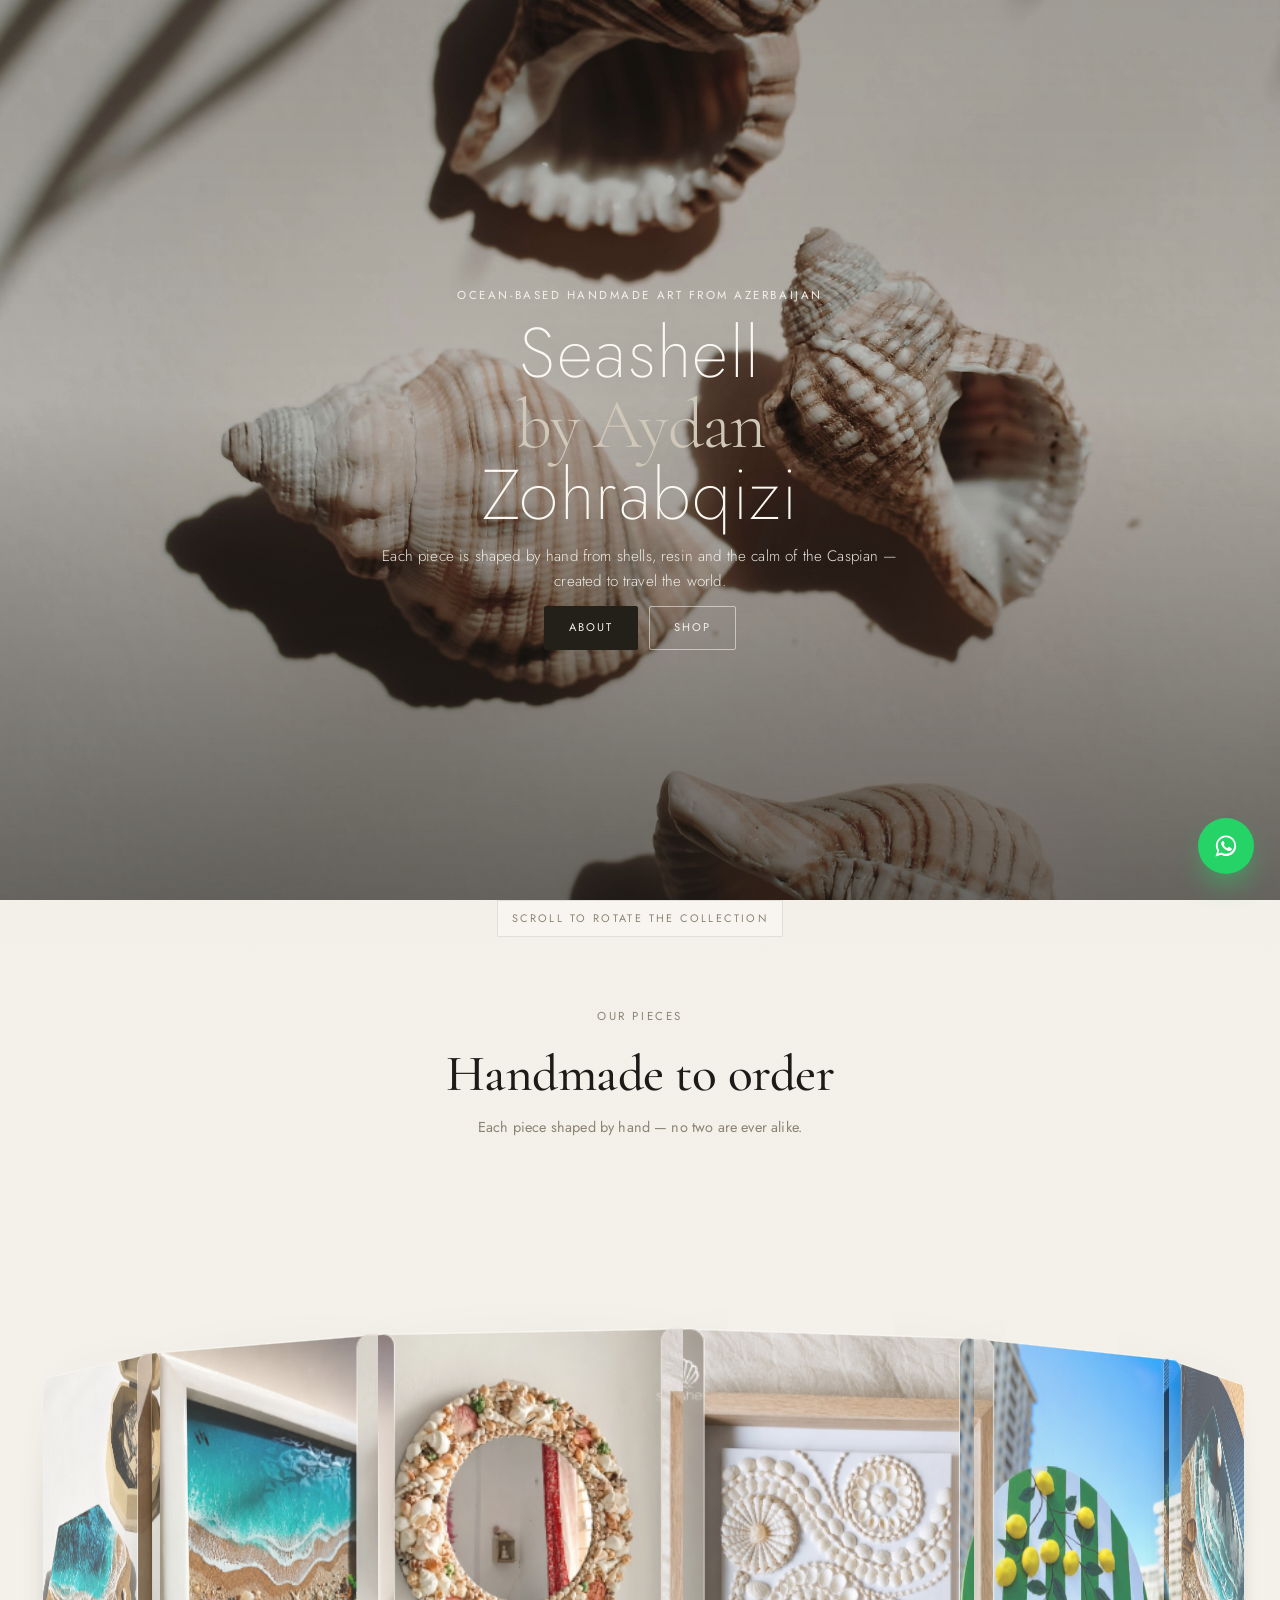
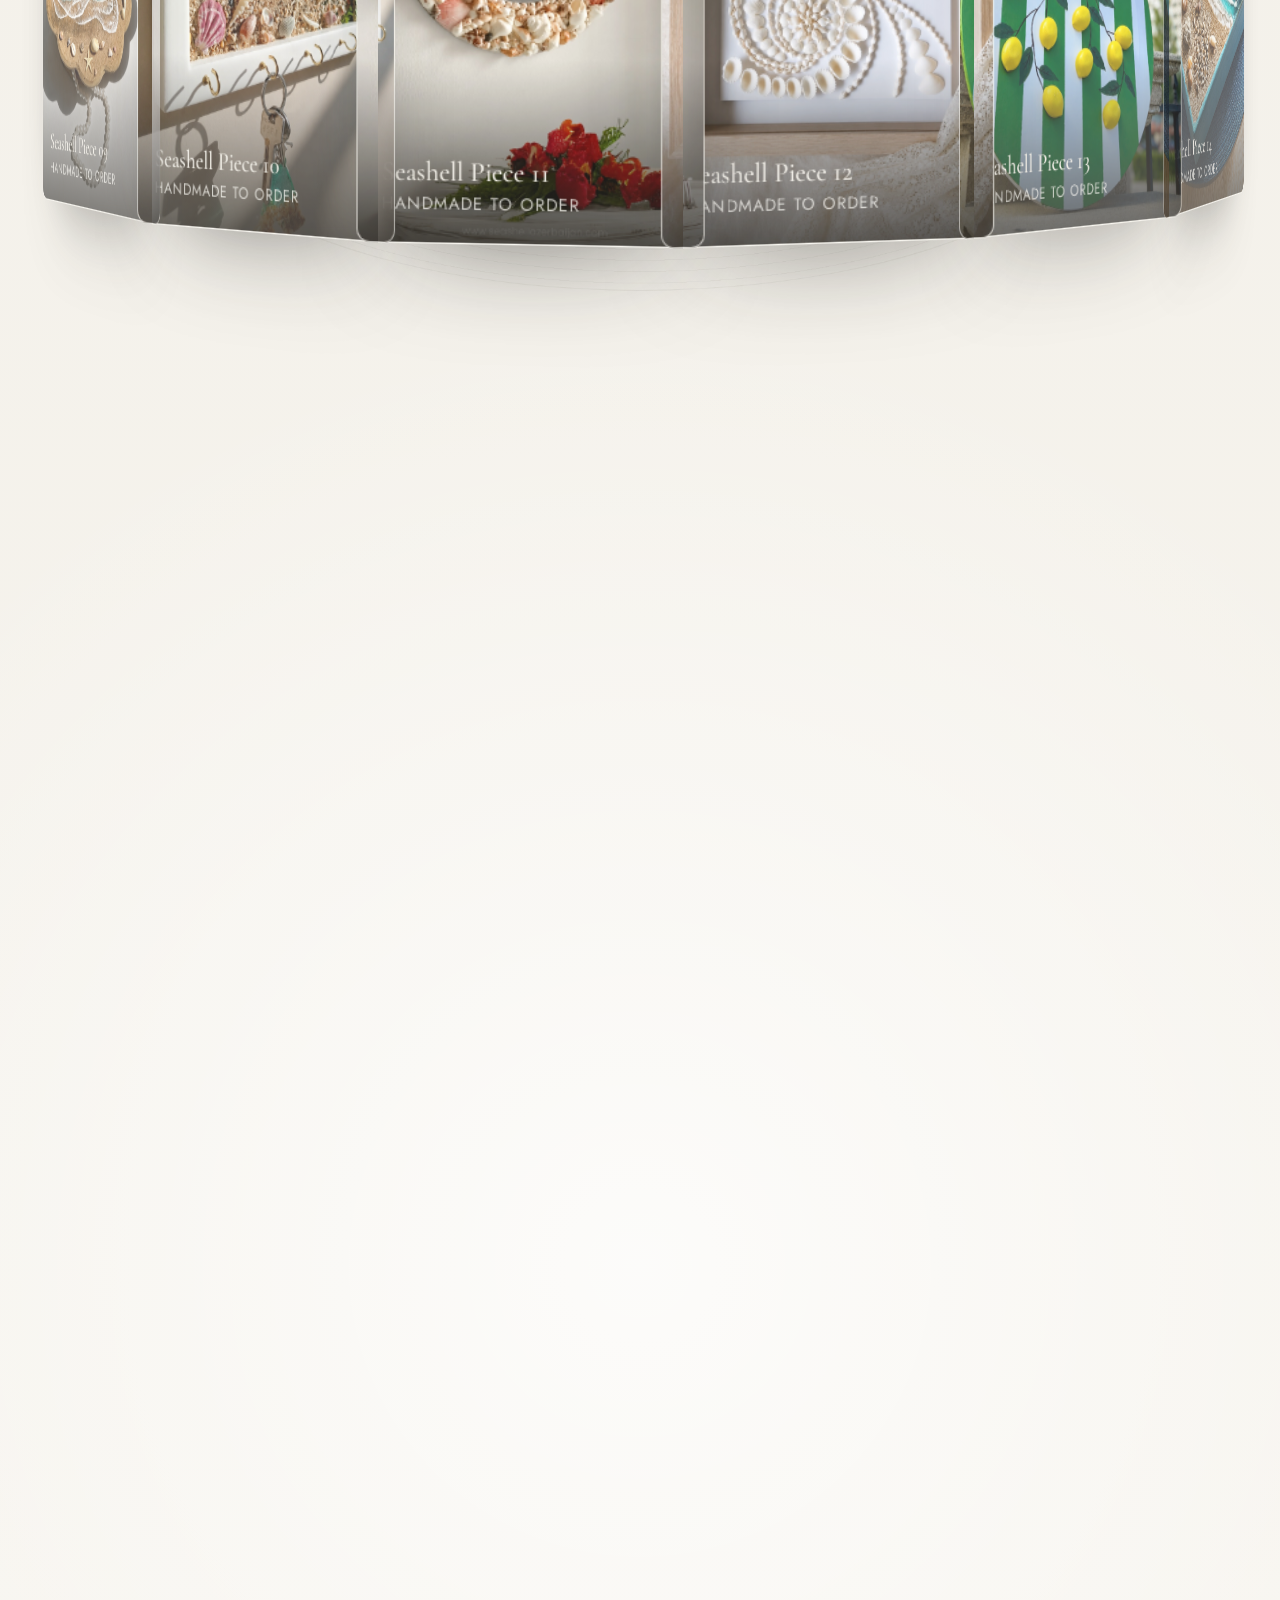
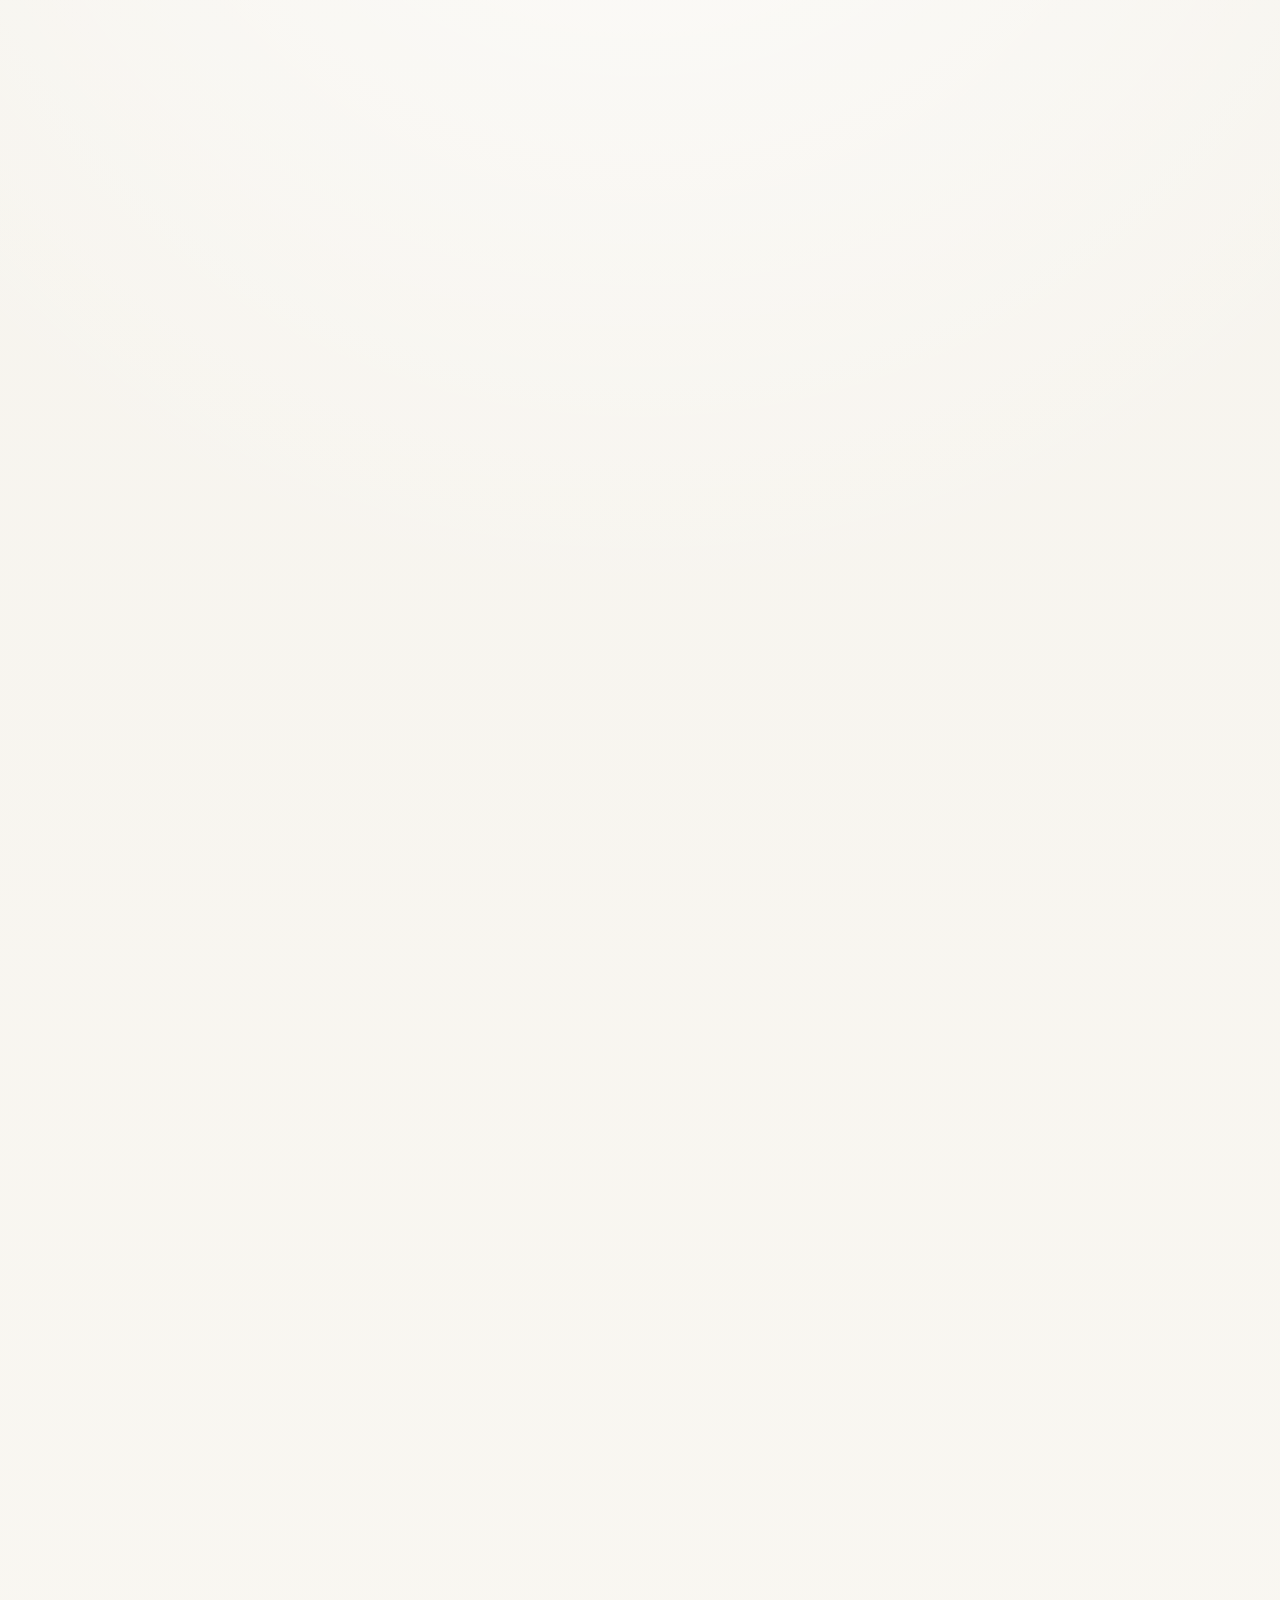
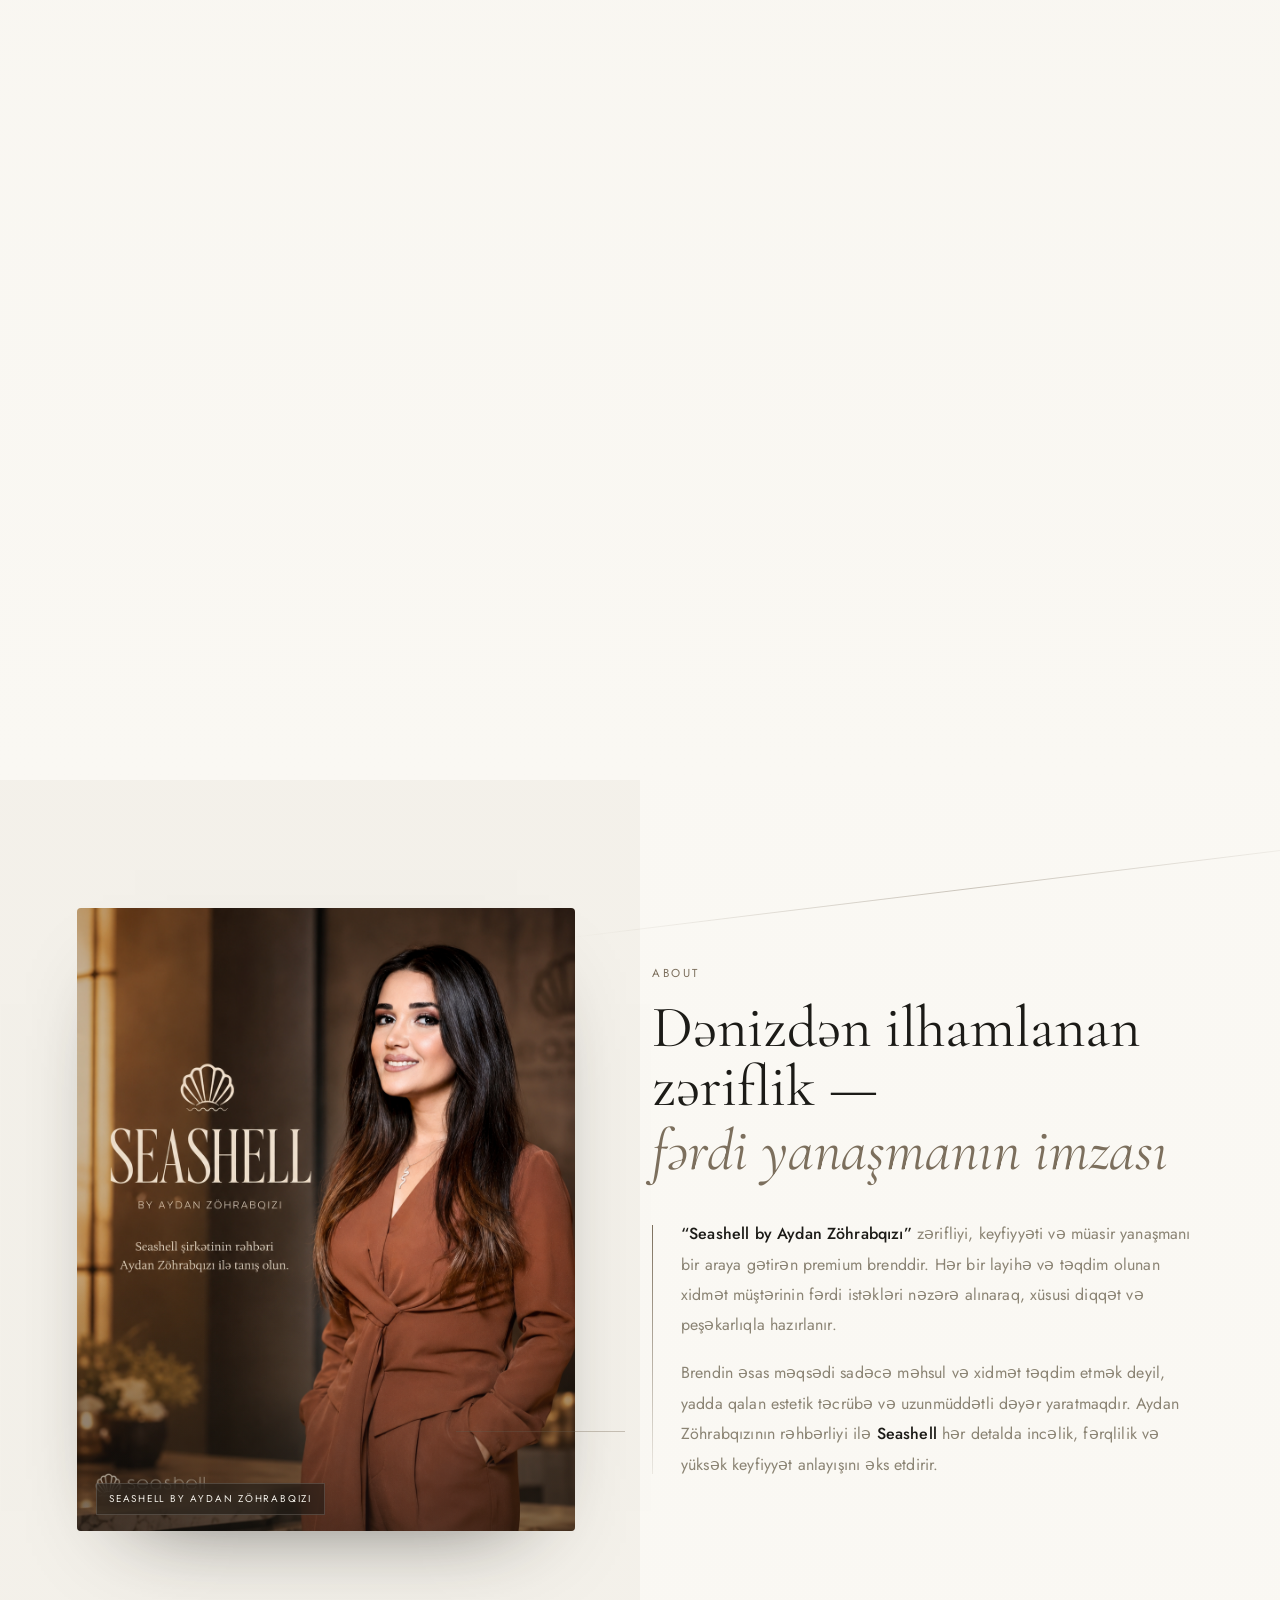
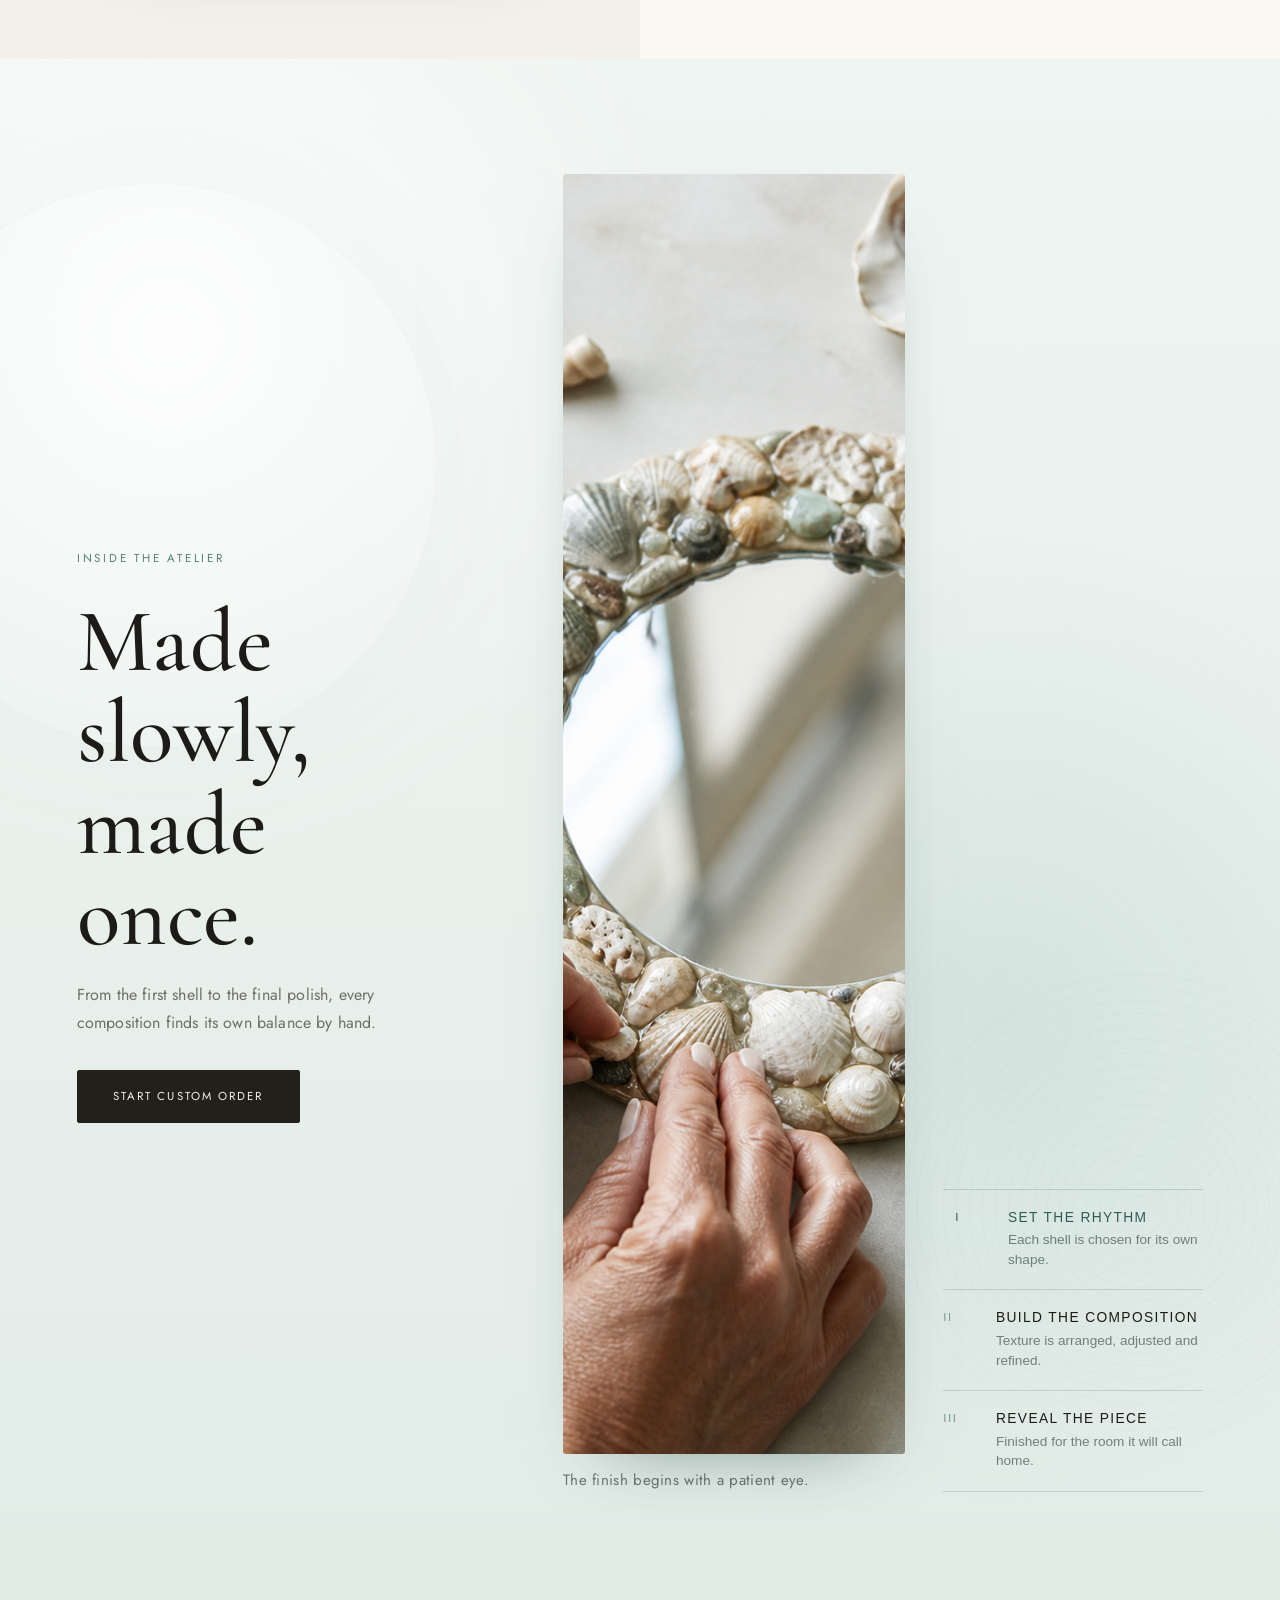
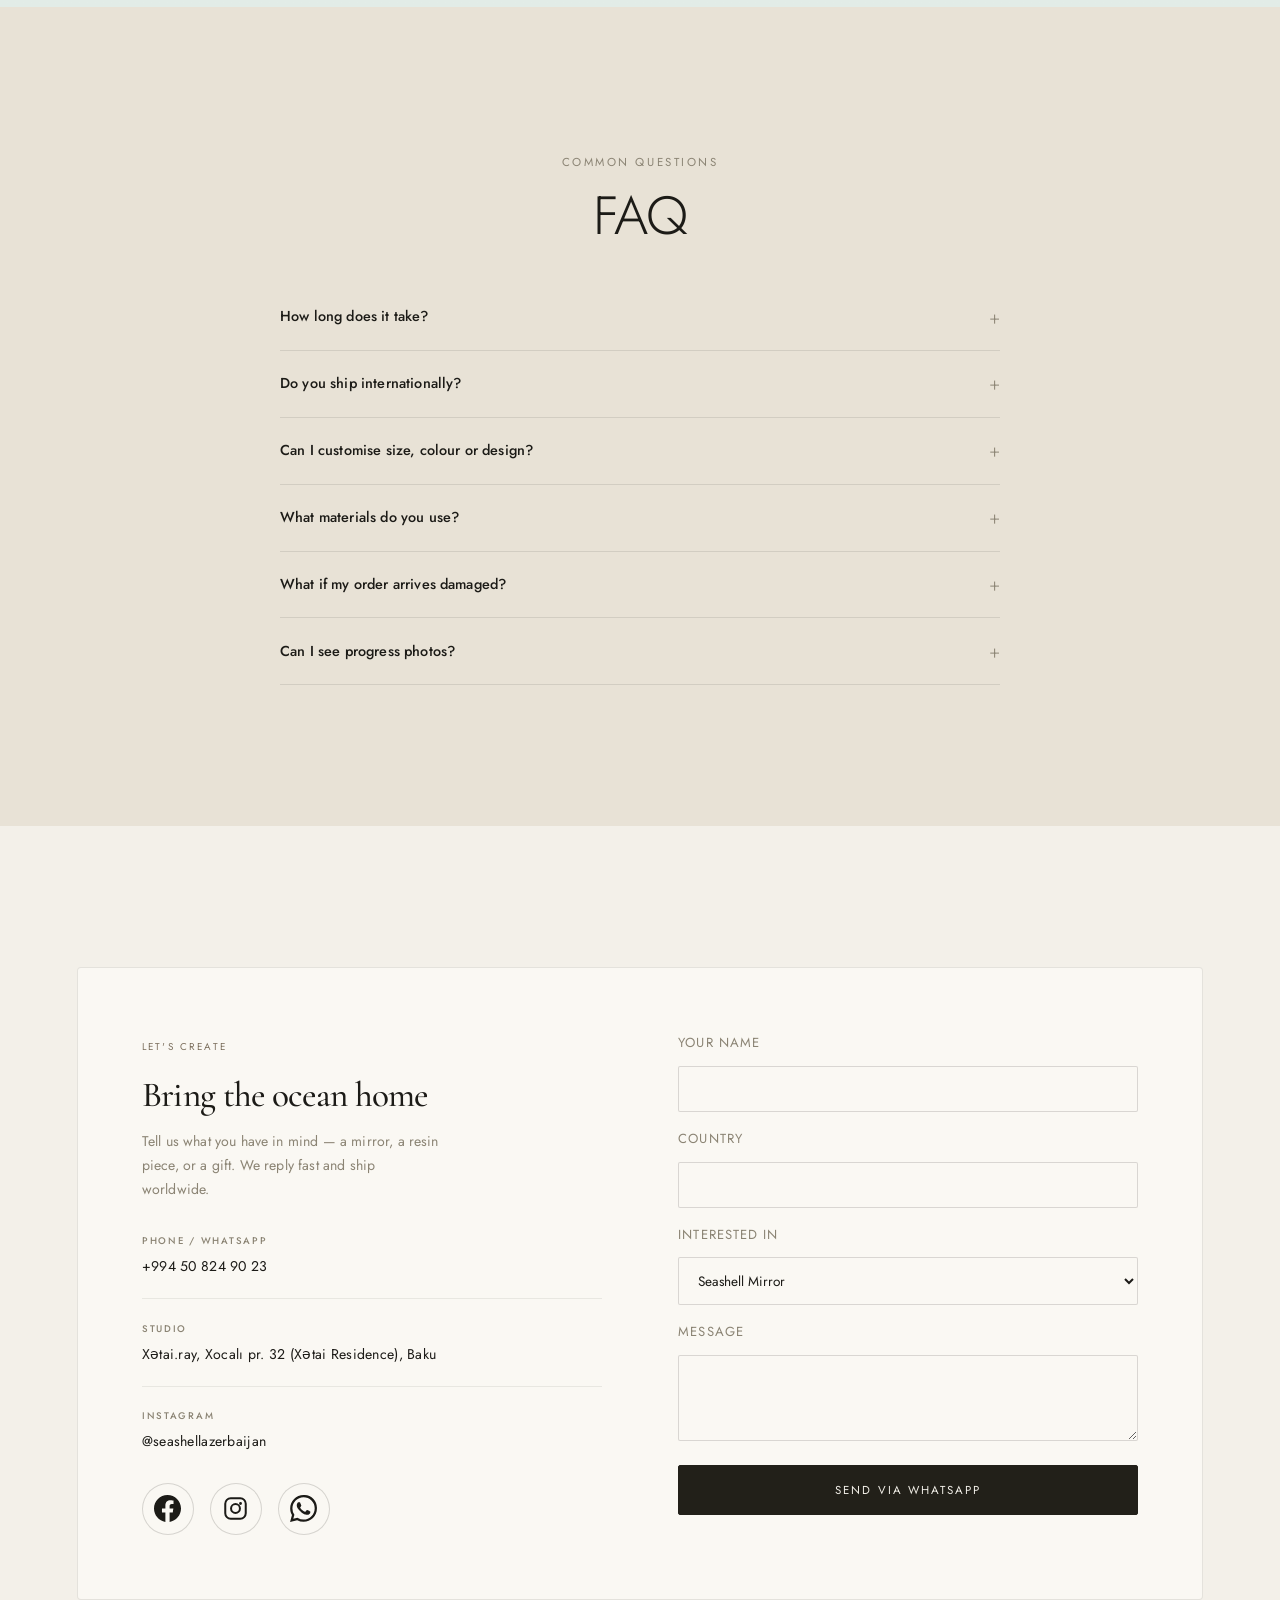
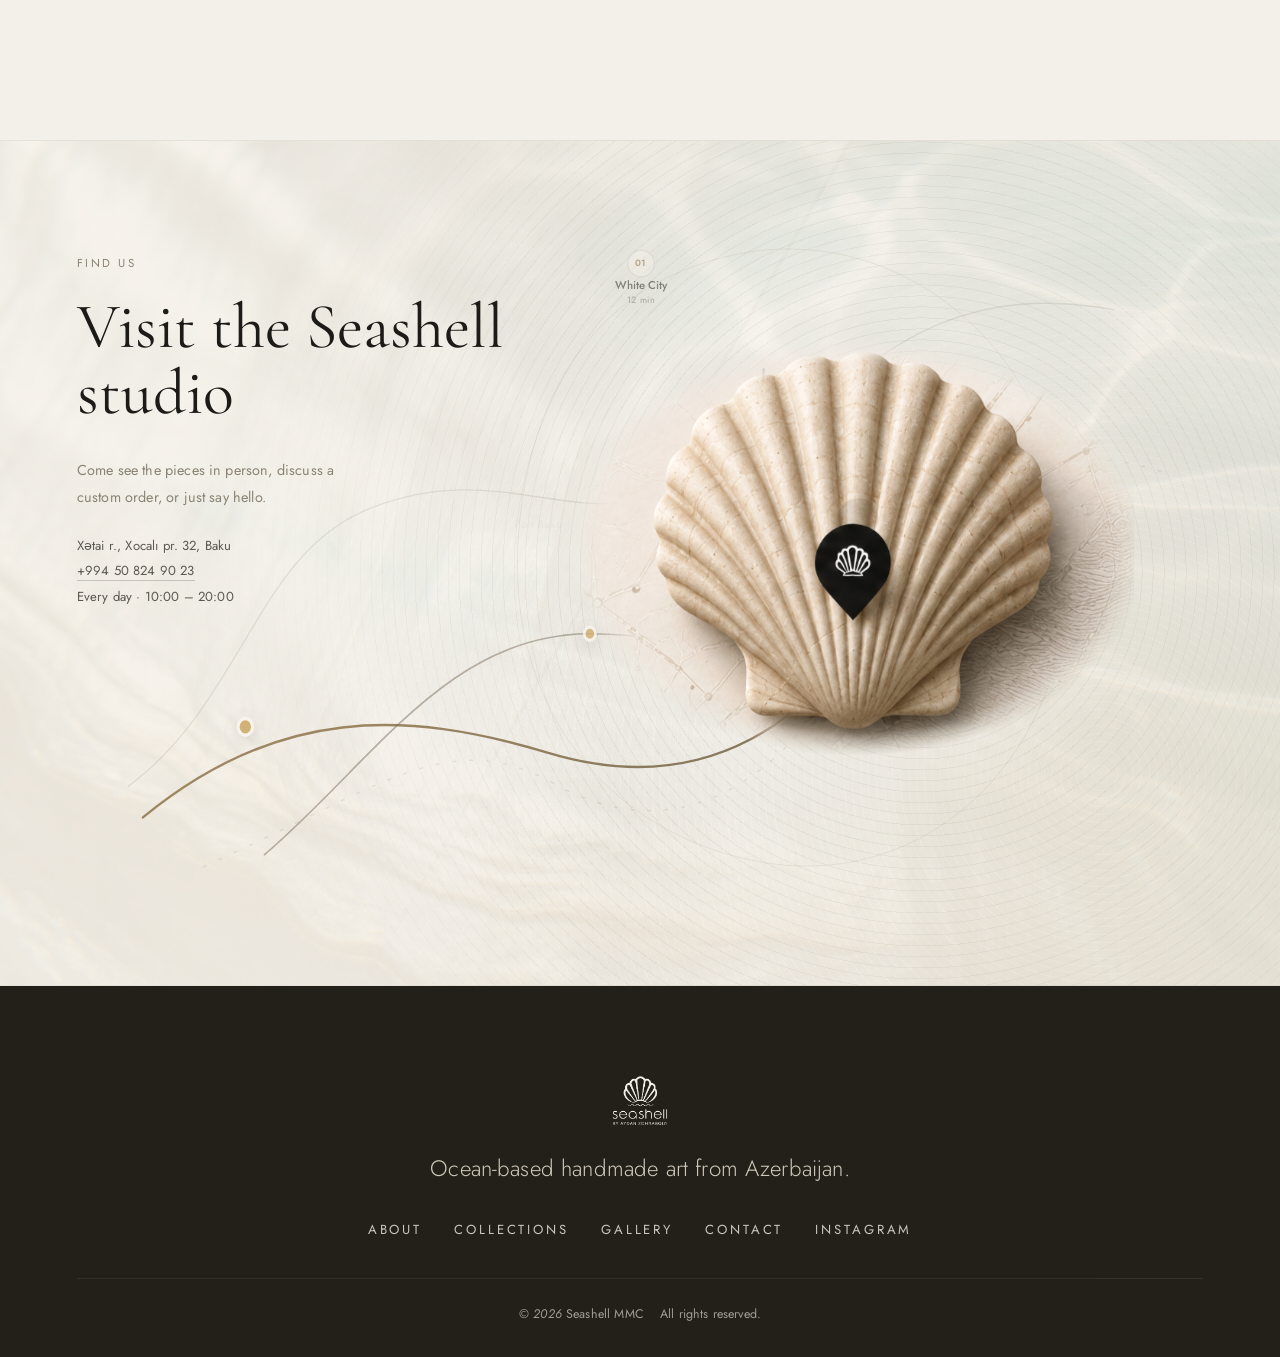
==== index.html @ 09c5eca4 "Add dedicated mobile.css — full phone-specific redesign - About/Founder: full-width cinematic image," ====
﻿<!DOCTYPE html>
<html lang="en" data-lang="en">
<head>
  <meta charset="UTF-8" />
  <meta name="viewport" content="width=device-width, initial-scale=1.0" />
  <title>Seashell — Handmade Mirrors, Resin Art & Gifts from Azerbaijan | From $35</title>
  <meta name="description" content="Premium handmade mirrors, resin ocean art, shell mosaics & gift trays. Every piece made to order in Baku. Worldwide shipping from $35." />
  <link rel="icon" href="assets/logo-main.png" />
  <link rel="preconnect" href="https://fonts.googleapis.com" />
  <link rel="preconnect" href="https://fonts.gstatic.com" crossorigin />
  <link href="https://fonts.googleapis.com/css2?family=Cormorant+Garamond:ital,wght@0,400;0,500;0,600;1,400;1,500&family=Fraunces:ital,opsz,wght@0,9..144,300;0,9..144,400;0,9..144,500;0,9..144,600;1,9..144,400;1,9..144,500&family=Jost:wght@300;400;500;600&display=swap" rel="stylesheet" />
  <link rel="stylesheet" href="css/style.css?v=5" />
  <link rel="stylesheet" href="css/mobile.css?v=1" />
</head>
<body>

  <!-- ===== PRELOADER ===== -->
  <div class="preloader" id="preloader">
    <div class="preloader__inner">
      <svg class="preloader__shell" viewBox="0 0 100 100" aria-hidden="true">
        <path d="M50 8 C30 8 14 22 14 44 C14 66 34 92 50 92 C66 92 86 66 86 44 C86 22 70 8 50 8 Z"
              fill="none" stroke="currentColor" stroke-width="2.5"/>
        <path d="M50 12 L50 90 M38 15 L26 82 M62 15 L74 82 M28 24 L16 70 M72 24 L84 70"
              fill="none" stroke="currentColor" stroke-width="1.5" opacity="0.8"/>
      </svg>
      <span class="preloader__word">seashell</span>
      <span class="preloader__count"><i id="loadCount">0</i>%</span>
    </div>
  </div>

  <!-- ===== CURSOR ===== -->
  <div class="cursor" id="cursor"></div>

  <!-- ===== PROGRESS BAR ===== -->
  <div class="scroll-progress" id="scrollProgress"></div>

  <!-- ===== HEADER ===== -->
  <header class="header" id="header">
    <div class="header__left">
      <a href="#home" class="brand" data-cursor="hover" aria-label="Seashell — by Aydan Zohrabqizi">
        <img src="assets/logo-main.png" alt="Seashell — by Aydan Zohrabqizi" class="brand__logo" />
      </a>
    </div>

    <nav class="nav" id="nav">
      <button class="nav__close" id="navClose" aria-label="Close menu">
        <svg viewBox="0 0 24 24" width="20" height="20"><path d="M18 6L6 18M6 6l12 12" stroke="currentColor" stroke-width="2" fill="none"/></svg>
        <span>Close</span>
      </button>
      <a href="#about" class="nav__link" data-i18n="nav.about">About</a>
      <a href="shop.html" class="nav__link">Shop</a>
      <a href="#location" class="nav__link" data-i18n="nav.location">Location</a>
      <a href="#contact" class="nav__link" data-i18n="nav.contact">Contact</a>
    </nav>

    <div class="header__right">
      <div class="lang" id="lang">
        <button class="lang__current" id="langBtn" data-cursor="hover">
          <span id="langLabel">EN</span>
          <svg viewBox="0 0 24 24" width="14" height="14"><path d="M6 9l6 6 6-6" fill="none" stroke="currentColor" stroke-width="2"/></svg>
        </button>
        <ul class="lang__menu" id="langMenu">
          <li data-lang="en">English</li>
          <li data-lang="az">Azərbaycan</li>
          <li data-lang="ru">Русский</li>
        </ul>
      </div>
      <button class="burger" id="burger" aria-label="Menu"><span></span><span></span><span></span></button>
    </div>
  </header>

  <!-- ===== HERO ===== -->
  <section class="hero" id="home">
    <div class="hero__bg" aria-hidden="true"></div>
    <div class="hero__overlay" aria-hidden="true"></div>
    <div class="hero__bubbles" id="bubbles"></div>

    <div class="hero__content">
      <span class="hero__eyebrow" data-i18n="hero.eyebrow">Handmade · Baku, Azerbaijan · Ships Worldwide</span>
      <h1 class="hero__title">
        <span class="line"><span data-i18n="hero.title1">Seashell</span></span>
        <span class="line"><span class="italic" data-i18n="hero.title2">by Aydan</span></span>
        <span class="line"><span data-i18n="hero.title3">Zohrabqizi</span></span>
      </h1>
      <p class="hero__sub reveal" data-i18n="hero.sub">Each piece is shaped by hand from shells, resin and the calm of the Caspian — created to travel the world.</p>
      <div class="hero__actions reveal">
        <a href="#about" class="btn" data-i18n="hero.cta1" data-cursor="hover">About</a>
        <a href="shop.html" class="btn btn--ghost btn--ghost-light" data-i18n="hero.cta2" data-cursor="hover">Shop</a>
      </div>
    </div>

    <!-- animated waves -->
    <div class="waves" aria-hidden="true">
      <svg class="waves__svg" viewBox="0 24 150 28" preserveAspectRatio="none">
        <defs>
          <path id="wave" d="M-160 44c30 0 58-18 88-18s 58 18 88 18 58-18 88-18 58 18 88 18 v44h-352z" />
        </defs>
        <g>
          <use href="#wave" x="48" y="0" fill="rgba(111,192,208,0.30)"/>
          <use href="#wave" x="48" y="3" fill="rgba(111,192,208,0.45)"/>
          <use href="#wave" x="48" y="5" fill="rgba(61,143,166,0.55)"/>
          <use href="#wave" x="48" y="7" fill="#17324c"/>
        </g>
      </svg>
    </div>
  </section>

  <!-- ===== MARQUEE ===== -->
  <div class="marquee">
    <div class="marquee__track">
      <span data-i18n="marquee.item1">Seashell Mirrors</span><i>✦</i>
      <span data-i18n="marquee.item2">Ocean Resin Art</span><i>✦</i>
      <span data-i18n="marquee.item3">Shell Mosaics</span><i>✦</i>
      <span data-i18n="marquee.item4">Artisan Gift Trays</span><i>✦</i>
      <span data-i18n="marquee.item5">Worldwide Shipping</span><i>✦</i>
      <span data-i18n="marquee.item1">Seashell Mirrors</span><i>✦</i>
      <span data-i18n="marquee.item2">Ocean Resin Art</span><i>✦</i>
      <span data-i18n="marquee.item3">Shell Mosaics</span><i>✦</i>
      <span data-i18n="marquee.item4">Artisan Gift Trays</span><i>✦</i>
      <span data-i18n="marquee.item5">Worldwide Shipping</span><i>✦</i>
    </div>
  </div>

  <!-- ===== COLLECTIONS ===== -->
  <section class="collections" id="collections">
    <div class="section-head">
      <span class="eyebrow reveal" data-i18n="collections.eyebrow">What we create</span>
      <h2 class="reveal" data-i18n="collections.title">Collections</h2>
    </div>
    <div class="coll-grid">
      <article class="coll reveal" data-cursor="view">
        <div class="coll__img"><img src="assets/handmade7.webp" alt="Seashell mirror" /></div>
        <div class="coll__body">
          <span class="coll__no">01</span>
          <h3 data-i18n="coll.1.t">Seashell Mirrors</h3>
          <p data-i18n="coll.1.d">Statement mirrors framed with real shells and coastal rope.</p>
        </div>
      </article>
      <article class="coll reveal" data-cursor="view">
        <div class="coll__img"><img src="assets/handmade6.webp" alt="Ocean resin art" /></div>
        <div class="coll__body">
          <span class="coll__no">02</span>
          <h3 data-i18n="coll.2.t">Ocean Resin Art</h3>
          <p data-i18n="coll.2.d">Epoxy waves on live-edge wood — the sea, frozen in motion.</p>
        </div>
      </article>
      <article class="coll reveal" data-cursor="view">
        <div class="coll__img"><img src="assets/handmade9.webp" alt="Shell mosaic" /></div>
        <div class="coll__body">
          <span class="coll__no">03</span>
          <h3 data-i18n="coll.3.t">Shell Mosaics</h3>
          <p data-i18n="coll.3.d">Framed wall art composed entirely from natural shells.</p>
        </div>
      </article>
      <article class="coll reveal" data-cursor="view">
        <div class="coll__img"><img src="assets/handmade1.webp" alt="Gift trays" /></div>
        <div class="coll__body">
          <span class="coll__no">04</span>
          <h3 data-i18n="coll.4.t">Artisan Gift Trays</h3>
          <p data-i18n="coll.4.d">Decorated trays & boxes for dried fruit, sweets and gifting.</p>
        </div>
      </article>
    </div>
  </section>

  <!-- ===== PRODUCT PREVIEW ===== -->
  <section class="circular-section" id="shop">
    <div class="circular-section__head">
      <span class="eyebrow reveal">Our pieces</span>
      <h2 class="reveal">Handmade to order</h2>
      <p class="reveal">Each piece shaped by hand — no two are ever alike.</p>
    </div>
    <div class="circular-gallery" id="circularGallery" role="region" aria-label="Seashell circular product gallery">
      <div class="circular-gallery__scene" id="circularGalleryScene">
        <article class="circular-card" aria-label="Seashell piece 01">
          <img src="assets/circular-gallery/01.jpg" alt="Seashell handmade piece 01" />
          <div class="circular-card__caption"><h3>Seashell Piece 01</h3><em>Handmade to order</em></div>
        </article>
        <article class="circular-card" aria-label="Seashell piece 02">
          <img src="assets/circular-gallery/02.jpg" alt="Seashell handmade piece 02" loading="lazy" />
          <div class="circular-card__caption"><h3>Seashell Piece 02</h3><em>Handmade to order</em></div>
        </article>
        <article class="circular-card" aria-label="Seashell piece 03">
          <img src="assets/circular-gallery/03.jpg" alt="Seashell handmade piece 03" loading="lazy" />
          <div class="circular-card__caption"><h3>Seashell Piece 03</h3><em>Handmade to order</em></div>
        </article>
        <article class="circular-card" aria-label="Seashell piece 04">
          <img src="assets/circular-gallery/04.jpg" alt="Seashell handmade piece 04" loading="lazy" />
          <div class="circular-card__caption"><h3>Seashell Piece 04</h3><em>Handmade to order</em></div>
        </article>
        <article class="circular-card" aria-label="Seashell piece 05">
          <img src="assets/circular-gallery/05.jpg" alt="Seashell handmade piece 05" loading="lazy" />
          <div class="circular-card__caption"><h3>Seashell Piece 05</h3><em>Handmade to order</em></div>
        </article>
        <article class="circular-card" aria-label="Seashell piece 06">
          <img src="assets/circular-gallery/06.jpg" alt="Seashell handmade piece 06" loading="lazy" />
          <div class="circular-card__caption"><h3>Seashell Piece 06</h3><em>Handmade to order</em></div>
        </article>
        <article class="circular-card" aria-label="Seashell piece 07">
          <img src="assets/circular-gallery/07.jpg" alt="Seashell handmade piece 07" loading="lazy" />
          <div class="circular-card__caption"><h3>Seashell Piece 07</h3><em>Handmade to order</em></div>
        </article>
        <article class="circular-card" aria-label="Seashell piece 08">
          <img src="assets/circular-gallery/08.jpg" alt="Seashell handmade piece 08" loading="lazy" />
          <div class="circular-card__caption"><h3>Seashell Piece 08</h3><em>Handmade to order</em></div>
        </article>
        <article class="circular-card" aria-label="Seashell piece 09">
          <img src="assets/circular-gallery/09.jpg" alt="Seashell handmade piece 09" loading="lazy" />
          <div class="circular-card__caption"><h3>Seashell Piece 09</h3><em>Handmade to order</em></div>
        </article>
        <article class="circular-card" aria-label="Seashell piece 10">
          <img src="assets/circular-gallery/10.jpg" alt="Seashell handmade piece 10" loading="lazy" />
          <div class="circular-card__caption"><h3>Seashell Piece 10</h3><em>Handmade to order</em></div>
        </article>
        <article class="circular-card" aria-label="Seashell piece 11">
          <img src="assets/circular-gallery/11.jpg" alt="Seashell handmade piece 11" loading="lazy" />
          <div class="circular-card__caption"><h3>Seashell Piece 11</h3><em>Handmade to order</em></div>
        </article>
        <article class="circular-card" aria-label="Seashell piece 12">
          <img src="assets/circular-gallery/12.jpg" alt="Seashell handmade piece 12" loading="lazy" />
          <div class="circular-card__caption"><h3>Seashell Piece 12</h3><em>Handmade to order</em></div>
        </article>
        <article class="circular-card" aria-label="Seashell piece 13">
          <img src="assets/circular-gallery/13.jpg" alt="Seashell handmade piece 13" loading="lazy" />
          <div class="circular-card__caption"><h3>Seashell Piece 13</h3><em>Handmade to order</em></div>
        </article>
        <article class="circular-card" aria-label="Seashell piece 14">
          <img src="assets/circular-gallery/14.jpg" alt="Seashell handmade piece 14" loading="lazy" />
          <div class="circular-card__caption"><h3>Seashell Piece 14</h3><em>Handmade to order</em></div>
        </article>
        <article class="circular-card" aria-label="Seashell piece 15">
          <img src="assets/circular-gallery/15.jpg" alt="Seashell handmade piece 15" loading="lazy" />
          <div class="circular-card__caption"><h3>Seashell Piece 15</h3><em>Handmade to order</em></div>
        </article>
        <article class="circular-card" aria-label="Seashell piece 16">
          <img src="assets/circular-gallery/16.jpg" alt="Seashell handmade piece 16" loading="lazy" />
          <div class="circular-card__caption"><h3>Seashell Piece 16</h3><em>Handmade to order</em></div>
        </article>
      </div>
    </div>
    <div class="circular-section__hint reveal">Scroll to rotate the collection</div>
  </section>

  <!-- ===== ABOUT / FOUNDER ===== -->
  <section class="founder-about" id="about" aria-labelledby="aboutTitle">
    <div class="founder-about__media reveal">
      <figure class="founder-about__frame" data-cursor="view">
        <img src="assets/about-aydan.png" alt="Seashell by Aydan Zöhrabqızı təqdimat fotosu" loading="lazy" />
        <figcaption>Seashell by Aydan Zöhrabqızı</figcaption>
      </figure>
    </div>
    <div class="founder-about__copy" lang="az">
      <span class="eyebrow founder-about__eyebrow reveal">About</span>
      <h2 class="founder-about__title reveal" id="aboutTitle">
        <span>Dənizdən ilhamlanan zəriflik —</span>
        <em>fərdi yanaşmanın imzası</em>
      </h2>
      <div class="founder-about__text reveal">
        <p><strong>“Seashell by Aydan Zöhrabqızı”</strong> zərifliyi, keyfiyyəti və müasir yanaşmanı bir araya gətirən premium brenddir. Hər bir layihə və təqdim olunan xidmət müştərinin fərdi istəkləri nəzərə alınaraq, xüsusi diqqət və peşəkarlıqla hazırlanır.</p>
        <p>Brendin əsas məqsədi sadəcə məhsul və xidmət təqdim etmək deyil, yadda qalan estetik təcrübə və uzunmüddətli dəyər yaratmaqdır. Aydan Zöhrabqızının rəhbərliyi ilə <strong>Seashell</strong> hər detalda incəlik, fərqlilik və yüksək keyfiyyət anlayışını əks etdirir.</p>
      </div>
    </div>
  </section>

  <!-- ===== REVIEWS  <!-- ===== GALLERY ===== -->
  <section class="gallery" id="gallery">
    <div class="section-head">
      <span class="eyebrow reveal" data-i18n="gallery.eyebrow">Selected works</span>
      <h2 class="reveal" data-i18n="gallery.title">Gallery</h2>
    </div>

    <div class="filters reveal" id="filters">
      <button class="filter is-active" data-filter="all" data-i18n="gallery.all">All</button>
      <button class="filter" data-filter="mirror" data-i18n="gallery.f1">Mirrors</button>
      <button class="filter" data-filter="resin" data-i18n="gallery.f2">Resin</button>
      <button class="filter" data-filter="mosaic" data-i18n="gallery.f3">Mosaics</button>
      <button class="filter" data-filter="gift" data-i18n="gallery.f4">Gifts</button>
    </div>

    <div class="grid" id="grid">
      <figure class="card" data-cat="mirror"><img src="assets/handmade7.webp" alt="Shell mirror" /></figure>
      <figure class="card" data-cat="resin"><img src="assets/handmade6.webp" alt="Resin art" /></figure>
      <figure class="card" data-cat="gift"><img src="assets/handmade1.webp" alt="Gift tray" /></figure>
      <figure class="card" data-cat="mirror"><img src="assets/handmade14.webp" alt="Shell mirror" /></figure>
      <figure class="card" data-cat="mosaic"><img src="assets/handmade9.webp" alt="Shell mosaic" /></figure>
      <figure class="card" data-cat="gift"><img src="assets/handmade2.webp" alt="Gift box" /></figure>
      <figure class="card" data-cat="mirror"><img src="assets/sculpt-mirror.jpeg" alt="Sculptural mirror" /></figure>
      <figure class="card" data-cat="resin"><img src="assets/handmade4.webp" alt="Framed art" /></figure>
      <figure class="card" data-cat="mosaic"><img src="assets/woven-wall.jpeg" alt="Woven wall art" /></figure>
      <figure class="card" data-cat="gift"><img src="assets/handmade3.webp" alt="Shell ring dish" /></figure>
      <figure class="card" data-cat="resin"><img src="assets/handmade15.webp" alt="Beach frame" /></figure>
      <figure class="card" data-cat="resin"><img src="assets/resin-mirror-round.webp" alt="Round resin ocean mirror" /></figure>
      <figure class="card" data-cat="resin"><img src="assets/resin-mirror-gold.webp" alt="Gold resin ocean mirror" /></figure>
      <figure class="card" data-cat="resin"><img src="assets/resin-clock.webp" alt="Resin ocean clock" /></figure>
      <figure class="card" data-cat="mirror"><img src="assets/mirror-silhouette.webp" alt="Shell silhouette mirror" /></figure>
      <figure class="card" data-cat="gift"><img src="assets/gift-tray-2.webp" alt="Decorated gift tray" /></figure>
    </div>
  </section>

  <!-- ===== ATELIER EXPERIENCE ===== -->
  <section class="reels reels--atelier" id="reels">
    <div class="reels__layout">
      <div class="reels__copy">
        <span class="eyebrow reveal">Inside the atelier</span>
        <h2 class="reveal">Made slowly, made once.</h2>
        <p class="reveal reels__intro">From the first shell to the final polish, every composition finds its own balance by hand.</p>
        <div class="reels__actions reveal">
          <a class="btn" href="https://wa.me/994508249023?text=Salam%2C%20Seashell%20%C3%BC%C3%A7%C3%BCn%20f%C9%99rdi%20sifari%C5%9F%20verm%C9%99k%20ist%C9%99yir%C9%99m." target="_blank" rel="noopener" data-i18n="reels.order" data-cursor="hover">Start custom order</a>
        </div>
      </div>

      <div class="atelier reveal" data-atelier>
        <figure class="atelier__frame">
          <img id="atelierImage" src="assets/atelier-process-v2.png" alt="Hands finishing a seashell mirror by hand" width="1024" height="1280" />
          <figcaption id="atelierCaption" class="atelier__caption">The finish begins with a patient eye.</figcaption>
        </figure>
        <div class="atelier__switches" role="tablist" aria-label="Making stages">
          <button class="atelier__switch is-active" type="button" role="tab" aria-selected="true" data-atelier-image="assets/atelier-process-v2.png" data-atelier-alt="Hands finishing a seashell mirror by hand" data-atelier-caption="The finish begins with a patient eye.">
            <span class="atelier__switch-index">I</span><span><b>Set the rhythm</b><small>Each shell is chosen for its own shape.</small></span>
          </button>
          <button class="atelier__switch" type="button" role="tab" aria-selected="false" data-atelier-image="assets/handmade9.webp" data-atelier-alt="White shell mosaic artwork" data-atelier-caption="A composition grows one gesture at a time.">
            <span class="atelier__switch-index">II</span><span><b>Build the composition</b><small>Texture is arranged, adjusted and refined.</small></span>
          </button>
          <button class="atelier__switch" type="button" role="tab" aria-selected="false" data-atelier-image="assets/sculpt-mirror.jpeg" data-atelier-alt="Finished sculptural seashell mirror" data-atelier-caption="The final piece carries the calm of the coast.">
            <span class="atelier__switch-index">III</span><span><b>Reveal the piece</b><small>Finished for the room it will call home.</small></span>
          </button>
        </div>
      </div>
    </div>
  </section>

  <!-- ===== FAQ ===== -->
  <section class="faq" id="faq">
    <div class="section-head">
      <span class="eyebrow reveal">Common questions</span>
      <h2 class="reveal">FAQ</h2>
    </div>
    <div class="faq__list reveal">
      <details class="faq__item"><summary>How long does it take?</summary><p>Gift trays 3–5 days, mirrors & clocks 7–10 days, resin art 10–14 days, silhouette mirror 14–21 days.</p></details>
      <details class="faq__item"><summary>Do you ship internationally?</summary><p>Yes — we ship to 15+ countries. Shipping cost confirmed on WhatsApp before payment.</p></details>
      <details class="faq__item"><summary>Can I customise size, colour or design?</summary><p>Absolutely — custom orders are our speciality. Tell us your vision on WhatsApp.</p></details>
      <details class="faq__item"><summary>What materials do you use?</summary><p>Real sea shells, high-grade epoxy resin, live-edge natural wood and quartz mechanisms. No artificial fillers.</p></details>
      <details class="faq__item"><summary>What if my order arrives damaged?</summary><p>Send us photos on WhatsApp within 48 hours and we will replace or refund — no questions asked.</p></details>
      <details class="faq__item"><summary>Can I see progress photos?</summary><p>Yes — we send WhatsApp photos at key production stages for custom and larger orders.</p></details>
    </div>
  </section>
  <!-- ===== CTA / CONTACT ===== -->
  <section class="contact" id="contact">
    <div class="contact__grid">
      <div class="contact__info">
        <span class="eyebrow reveal" data-i18n="contact.eyebrow">Let's create</span>
        <h2 class="reveal" data-i18n="contact.title">Bring the ocean home</h2>
        <p class="reveal" data-i18n="contact.sub">Tell us what you have in mind — a mirror, a resin piece, or a gift. We reply fast and ship worldwide.</p>
        <ul class="contact__list reveal">
          <li>
            <span data-i18n="contact.phoneLbl">Phone / WhatsApp</span>
            <a href="tel:+994508249023">+994 50 824 90 23</a>
          </li>
          <li>
            <span data-i18n="contact.addrLbl">Studio</span>
            <a href="https://maps.google.com/?q=Xetai+Residence+Xocali+pr+32+Baku" target="_blank" rel="noopener">Xətai.ray, Xocalı pr. 32 (Xətai Residence), Baku</a>
          </li>
          <li>
            <span data-i18n="contact.socialLbl">Instagram</span>
            <a href="https://www.instagram.com/seashellazerbaijan/" target="_blank" rel="noopener">@seashellazerbaijan</a>
          </li>
        </ul>
        <ul class="social-tooltip reveal" aria-label="Seashell social media links">
          <li class="social-tooltip__item" style="--brand:#1877f2">
            <a class="social-tooltip__link" href="https://www.facebook.com/seashellazerbaijan/" target="_blank" rel="noopener" aria-label="Facebook" data-cursor="hover">
              <span class="social-tooltip__fill"></span>
              <svg class="social-tooltip__icon" viewBox="0 0 24 24" aria-hidden="true" focusable="false">
                <path fill="currentColor" d="M24 12.073C24 5.446 18.627.073 12 .073S0 5.446 0 12.073c0 5.99 4.388 10.954 10.125 11.854v-8.385H7.078v-3.47h3.047V9.43c0-3.007 1.792-4.669 4.533-4.669 1.312 0 2.686.235 2.686.235v2.953H15.83c-1.491 0-1.956.925-1.956 1.874v2.25h3.328l-.532 3.47h-2.796v8.385C19.612 23.027 24 18.063 24 12.073Z" />
              </svg>
            </a>
            <span class="social-tooltip__tip">Facebook</span>
          </li>
          <li class="social-tooltip__item" style="--brand:#e4405f">
            <a class="social-tooltip__link" href="https://www.instagram.com/seashellazerbaijan/" target="_blank" rel="noopener" aria-label="Instagram" data-cursor="hover">
              <span class="social-tooltip__fill"></span>
              <svg class="social-tooltip__icon" viewBox="0 0 24 24" aria-hidden="true" focusable="false">
                <path fill="currentColor" fill-rule="evenodd" clip-rule="evenodd" d="M7.75 2h8.5A5.756 5.756 0 0 1 22 7.75v8.5A5.756 5.756 0 0 1 16.25 22h-8.5A5.756 5.756 0 0 1 2 16.25v-8.5A5.756 5.756 0 0 1 7.75 2Zm0 1.8A3.95 3.95 0 0 0 3.8 7.75v8.5a3.95 3.95 0 0 0 3.95 3.95h8.5a3.95 3.95 0 0 0 3.95-3.95v-8.5a3.95 3.95 0 0 0-3.95-3.95h-8.5Zm8.72 2.45a1.28 1.28 0 1 1 0 2.56 1.28 1.28 0 0 1 0-2.56ZM12 7.15a4.85 4.85 0 1 1 0 9.7 4.85 4.85 0 0 1 0-9.7Zm0 1.8a3.05 3.05 0 1 0 0 6.1 3.05 3.05 0 0 0 0-6.1Z" />
              </svg>
            </a>
            <span class="social-tooltip__tip">Instagram</span>
          </li>
          <li class="social-tooltip__item" style="--brand:#25d366">
            <a class="social-tooltip__link" href="https://wa.me/994508249023" target="_blank" rel="noopener" aria-label="WhatsApp" data-cursor="hover">
              <span class="social-tooltip__fill"></span>
              <svg class="social-tooltip__icon" viewBox="0 0 24 24" aria-hidden="true" focusable="false">
                <path fill="currentColor" d="M20.885 3.488A11.815 11.815 0 0 0 12.05 0C5.495 0 .16 5.335.157 11.892c0 2.096.547 4.142 1.588 5.946L.057 24l6.305-1.654a11.882 11.882 0 0 0 5.683 1.448h.005c6.554 0 11.89-5.335 11.893-11.893a11.821 11.821 0 0 0-3.058-8.413Zm-8.834 18.297h-.004a9.87 9.87 0 0 1-5.031-1.378l-.361-.214-3.741.982.998-3.648-.235-.374a9.86 9.86 0 0 1-1.51-5.26c.001-5.45 4.436-9.884 9.888-9.884 2.64 0 5.122 1.03 6.988 2.898a9.825 9.825 0 0 1 2.893 6.994c-.003 5.45-4.437 9.884-9.885 9.884Zm5.421-7.403c-.297-.149-1.758-.867-2.03-.967-.273-.099-.471-.148-.67.15-.197.297-.767.966-.94 1.164-.173.199-.347.223-.644.075-.297-.15-1.255-.463-2.39-1.475-.883-.788-1.48-1.761-1.653-2.059-.173-.297-.018-.458.13-.606.134-.133.298-.347.446-.52.149-.174.198-.298.298-.497.099-.198.05-.371-.025-.52-.075-.149-.669-1.612-.916-2.207-.242-.579-.487-.5-.669-.51-.173-.008-.371-.01-.57-.01-.198 0-.52.074-.792.372-.272.297-1.04 1.016-1.04 2.479 0 1.462 1.065 2.875 1.213 3.074.149.198 2.095 3.2 5.076 4.487.709.306 1.262.489 1.694.625.712.227 1.36.195 1.872.118.571-.085 1.758-.719 2.006-1.413.248-.694.248-1.289.173-1.413-.074-.124-.272-.198-.57-.347Z" />
              </svg>
            </a>
            <span class="social-tooltip__tip">WhatsApp</span>
          </li>
        </ul>
      </div>

      <form class="contact__form reveal" id="orderForm">
        <label>
          <span data-i18n="form.name">Your name</span>
          <input type="text" name="name" required />
        </label>
        <label>
          <span data-i18n="form.country">Country</span>
          <input type="text" name="country" />
        </label>
        <label>
          <span data-i18n="form.interest">Interested in</span>
          <select name="interest">
            <option data-i18n="form.opt1">Seashell Mirror</option>
            <option data-i18n="form.opt2">Ocean Resin Art</option>
            <option data-i18n="form.opt3">Shell Mosaic</option>
            <option data-i18n="form.opt4">Gift Tray / Box</option>
            <option data-i18n="form.opt5">Custom piece</option>
          </select>
        </label>
        <label>
          <span data-i18n="form.msg">Message</span>
          <textarea name="message" rows="3"></textarea>
        </label>
        <button type="submit" class="btn btn--full" data-i18n="form.send" data-cursor="hover">Send via WhatsApp</button>
      </form>
    </div>
  </section>

  <!-- ===== LOCATION / ÜNVAN ===== -->
  <section class="loc-section" id="location">
    <div class="loc-roadmap" id="locRoadmap" aria-labelledby="locationTitle">
      <div class="loc-copy">
        <span class="eyebrow">Find us</span>
        <h2 id="locationTitle">Visit the Seashell studio</h2>
        <p>Come see the pieces in person, discuss a custom order, or just say hello.</p>
        <ul class="loc-contact-lines">
          <li>Xətai r., Xocalı pr. 32, Baku</li>
          <li><a href="tel:+994508249023">+994 50 824 90 23</a></li>
          <li>Every day · 10:00 – 20:00</li>
        </ul>

      </div>

      <div class="loc-map-field">
        <svg class="loc-map-svg" viewBox="0 0 1200 680" preserveAspectRatio="none" aria-hidden="true">
          <defs>
            <linearGradient id="locRouteGold" x1="0" x2="1" y1="0" y2="1">
              <stop offset="0%" stop-color="#c9a66b"/>
              <stop offset="100%" stop-color="#6f6657"/>
            </linearGradient>
          </defs>
          <path class="loc-contour" d="M120 520 C230 450 240 330 350 295 C485 250 555 335 690 260 C805 197 865 108 1045 136" />
          <path class="loc-contour loc-contour--soft" d="M190 585 C360 520 420 470 520 518 C640 576 745 510 808 400 C880 278 990 232 1100 270" />
          <path class="loc-contour loc-contour--ring" d="M715 88 C858 76 986 173 1001 312 C1019 481 880 606 714 581 C575 560 474 461 486 318 C498 177 587 101 715 88Z" />
          <path class="loc-route loc-route--main" d="M134 545 C260 456 380 458 514 493 C657 530 771 473 832 354 C885 252 958 197 1078 174" />
          <path class="loc-route loc-route--dashed" d="M248 575 C350 500 420 398 551 397 C680 396 759 456 910 418 C1010 392 1050 320 1092 235" />
          <path class="loc-route loc-route--drop" d="M716 184 C710 270 701 345 676 432 C651 520 614 588 594 640" />
          <circle class="loc-node loc-node--one" cx="230" cy="472" r="7" />
          <circle class="loc-node loc-node--two" cx="553" cy="397" r="6" />
          <circle class="loc-node loc-node--three" cx="856" cy="344" r="6" />
          <circle class="loc-node loc-node--four" cx="1054" cy="204" r="6" />
        </svg>

        <div class="loc-shell" aria-hidden="true">
          <div class="loc-shell__inner">
            <img class="loc-shell__art" src="assets/location-shell-center.png" alt="" loading="lazy" />
          </div>
        </div>

        <div class="loc-info-card" aria-label="Studio actions">
          <div class="loc-info-card__btns">
            <a href="https://www.google.com/maps/search/?api=1&query=X%C9%99tai%20Residence%20Xocal%C4%B1%20prospekti%2032%20Baku" target="_blank" rel="noopener" class="btn btn--sm">Get directions</a>
            <a href="https://wa.me/994508249023" target="_blank" rel="noopener" class="btn btn--sm btn--ghost">WhatsApp</a>
          </div>
        </div>

        <div class="loc-pin" aria-hidden="true">
          <span class="loc-pin__pulse"></span>
        </div>

        <div class="loc-map-label loc-map-label--white">
          <span class="loc-map-label__icon">01</span>
          <b>White City</b>
          <small>12 min</small>
        </div>
        <div class="loc-map-label loc-map-label--port">
          <span class="loc-map-label__icon">02</span>
          <b>Port Baku</b>
          <small>8 min</small>
        </div>
        <div class="loc-map-label loc-map-label--seaside">
          <span class="loc-map-label__icon">03</span>
          <b>Seaside Blvd</b>
          <small>5 min</small>
        </div>
        <div class="loc-map-label loc-map-label--heydar">
          <span class="loc-map-label__icon">04</span>
          <b>Heydar Aliyev Center</b>
          <small>15 min</small>
        </div>
        <div class="loc-map-label loc-map-label--sea">
          <span class="loc-map-label__icon">05</span>
          <b>Caspian Sea</b>
          <small>2 min</small>
        </div>
      </div>

    </div>
  </section>
  <!-- ===== FOOTER ===== -->
  <footer class="footer">
    <div class="footer__top">
      <img src="assets/logo-white.png" alt="Seashell — by Aydan Zohrabqizi" class="footer__logo-img" />
      <p class="footer__tag" data-i18n="footer.tag">Handmade · Baku, Azerbaijan · Ships Worldwide.</p>
    </div>
    <div class="footer__links">
      <a href="#about" data-i18n="nav.about">About</a>
      <a href="#collections" data-i18n="nav.collections">Collections</a>
      <a href="#gallery" data-i18n="nav.gallery">Gallery</a>
      <a href="#contact" data-i18n="nav.contact">Contact</a>
      <a href="https://www.instagram.com/seashellazerbaijan/" target="_blank" rel="noopener">Instagram</a>
    </div>
    <div class="footer__bottom">
      <span>© <i id="year"></i> Seashell MMC</span>
      <span data-i18n="footer.rights">All rights reserved.</span>
    </div>
  </footer>

  <!-- ===== LIGHTBOX ===== -->
  <div class="lightbox" id="lightbox">
    <button class="lightbox__close" id="lbClose" aria-label="Close">✕</button>
    <button class="lightbox__nav lightbox__prev" id="lbPrev" aria-label="Prev">‹</button>
    <img id="lbImg" src="" alt="" />
    <button class="lightbox__nav lightbox__next" id="lbNext" aria-label="Next">›</button>
  </div>

  <a class="wa-float" href="https://wa.me/994508249023" target="_blank" rel="noopener" aria-label="WhatsApp" data-cursor="hover">
    <svg viewBox="0 0 32 32" width="26" height="26"><path fill="currentColor" d="M16 3C9 3 3.5 8.5 3.5 15.5c0 2.4.7 4.6 1.8 6.5L3 29l7.2-2.2c1.8 1 3.9 1.6 5.8 1.6 7 0 12.5-5.5 12.5-12.5S23 3 16 3zm0 22.6c-1.8 0-3.5-.5-5-1.4l-.4-.2-4.2 1.3 1.3-4.1-.3-.4a10 10 0 01-1.6-5.3c0-5.6 4.6-10.2 10.2-10.2S26.2 9.9 26.2 15.5 21.6 25.6 16 25.6zm5.7-7.6c-.3-.2-1.8-.9-2.1-1s-.5-.2-.7.2-.8 1-.9 1.2-.3.2-.6.1a8.2 8.2 0 01-2.4-1.5 9 9 0 01-1.7-2.1c-.2-.3 0-.5.1-.6l.5-.6c.2-.2.2-.3.3-.5s0-.4 0-.6l-.9-2.2c-.2-.6-.5-.5-.7-.5h-.6c-.2 0-.5.1-.8.4a3.7 3.7 0 00-1.1 2.7c0 1.6 1.1 3.1 1.3 3.4s2.3 3.5 5.6 4.9c2.7 1.2 3.3 1 3.9.9.6-.1 1.8-.7 2-1.5s.3-1.4.2-1.5-.3-.2-.6-.4z"/></svg>
  </a>

  <script src="https://cdnjs.cloudflare.com/ajax/libs/gsap/3.12.5/gsap.min.js"></script>
  <script src="https://cdnjs.cloudflare.com/ajax/libs/gsap/3.12.5/ScrollTrigger.min.js"></script>
  <script src="js/i18n.js"></script>
  <script src="js/main.js"></script>
</body>
</html>
---- css/style.css ----
/* ===================================================================
   SEASHELL — ocean-based handmade art
   =================================================================== */
:root{
  /* Kochut-inspired minimal artisan palette */
  --navy:#222019;        /* near-black warm — dark text / dark sections / buttons */
  --navy-2:#3a352d;
  --teal:#7c6f5d;        /* muted stone accent (was ocean teal) */
  --aqua:#9c8f7b;
  --aqua-lt:#cfc7b8;
  --sand:#e8e2d6;
  --cream:#f3f0e9;       /* main background — warm bone */
  --foam:#faf8f3;        /* cards */
  --ink:#1c1b17;         /* near-black ink */
  --muted:#8b8474;       /* warm grey */
  --serif:'Cormorant Garamond', serif;
  --sans:'Jost', sans-serif;
  --ease:cubic-bezier(.16,1,.3,1);
  --gutter:clamp(1.4rem,6vw,8rem);
}

*{margin:0;padding:0;box-sizing:border-box}
html{scroll-behavior:smooth}
body{
  font-family:var(--sans);
  background:var(--cream);
  color:var(--ink);
  overflow-x:hidden;
  line-height:1.6;
  -webkit-font-smoothing:antialiased;
}
img{display:block;max-width:100%}
a{color:inherit;text-decoration:none}
h1,h2,h3,h4{font-family:var(--sans);font-weight:300;line-height:1.08;letter-spacing:-.01em}
section{position:relative}
::selection{background:var(--aqua);color:var(--navy)}

/* ---------- buttons ---------- */
.btn{
  --c:var(--navy);
  display:inline-flex;align-items:center;gap:.6rem;
  padding:.95rem 1.9rem;
  font-family:var(--sans);font-size:.82rem;font-weight:500;
  letter-spacing:.14em;text-transform:uppercase;
  background:var(--navy);color:var(--cream);
  border:1px solid var(--navy);border-radius:100px;cursor:pointer;
  position:relative;overflow:hidden;transition:color .5s var(--ease);
}
.btn::before{
  content:"";position:absolute;inset:0;background:var(--teal);
  transform:translateY(101%);transition:transform .55s var(--ease);z-index:-0;
}
.btn span,.btn{z-index:1}
.btn:hover::before{transform:translateY(0)}
.btn:hover{color:var(--foam);border-color:var(--teal)}
.btn--ghost{background:transparent;color:var(--navy)}
.btn--ghost::before{background:var(--navy)}
.btn--ghost:hover{color:var(--cream)}
.btn--ghost-light{color:var(--cream);border-color:rgba(247,242,233,.6)}
.btn--ghost-light::before{background:var(--cream)}
.btn--ghost-light:hover{color:var(--navy);border-color:var(--cream)}
.btn--sm{padding:.6rem 1.2rem;font-size:.72rem}
.btn--full{width:100%;justify-content:center;margin-top:.5rem}
.btn > *{position:relative;z-index:1}

/* ---------- preloader ---------- */
.preloader{
  position:fixed;inset:0;z-index:2000;background:var(--navy);
  display:flex;align-items:center;justify-content:center;color:var(--aqua-lt);
  transition:opacity .6s ease,visibility .6s ease;
}
.preloader.done{opacity:0;visibility:hidden}
.preloader__inner{display:flex;flex-direction:column;align-items:center;gap:1rem}
.preloader__shell{width:74px;height:74px;animation:shellPulse 2s var(--ease) infinite}
.preloader__word{font-family:var(--sans);font-weight:300;font-size:1.7rem;letter-spacing:.5em;text-indent:.5em;color:var(--cream)}
.preloader__count{font-size:.8rem;letter-spacing:.3em;opacity:.7}
@keyframes shellPulse{0%,100%{transform:scale(1);opacity:.6}50%{transform:scale(1.08);opacity:1}}

/* ---------- cursor ---------- */
.cursor{
  position:fixed;top:0;left:0;width:34px;height:34px;border-radius:50%;
  border:1px solid var(--teal);pointer-events:none;z-index:1500;
  transform:translate(-50%,-50%);transition:width .3s var(--ease),height .3s var(--ease),background .3s;
  mix-blend-mode:difference;display:none;
}
.cursor.hover{width:60px;height:60px;background:rgba(111,192,208,.25);border-color:transparent}
.cursor.view{width:74px;height:74px;background:var(--navy);border-color:transparent}
.cursor.view::after{content:"VIEW";color:var(--cream);font-size:.55rem;letter-spacing:.15em;display:grid;place-items:center;height:100%}
@media(hover:hover) and (pointer:fine){.cursor{display:block}}

/* ---------- scroll progress ---------- */
.scroll-progress{position:fixed;top:0;left:0;height:3px;width:0;background:var(--teal);z-index:1200}

/* ---------- header ---------- */
.header{
  position:fixed;top:0;left:0;width:100%;z-index:1000;
  display:flex;align-items:center;justify-content:space-between;
  padding:1rem var(--gutter);
  transition:background .4s ease,padding .4s ease,box-shadow .4s,opacity .5s ease,transform .5s ease;
  opacity:0;transform:translateY(-16px);pointer-events:none;
}
.header.scrolled{
  background:rgba(247,242,233,.88);backdrop-filter:blur(14px);
  padding:.55rem var(--gutter);box-shadow:0 10px 40px -30px rgba(23,50,76,.8);
  opacity:1;transform:translateY(0);pointer-events:all;
}
.brand__logo{height:52px;width:auto;transition:height .4s ease}
.header.scrolled .brand__logo{height:42px}
.nav{display:flex;gap:2.2rem}
.nav__link{position:relative;font-size:.82rem;letter-spacing:.06em;text-transform:uppercase;color:var(--navy);padding:.2rem 0}
.nav__link::after{content:"";position:absolute;left:0;bottom:-2px;width:0;height:1px;background:var(--teal);transition:width .4s var(--ease)}
.nav__link:hover::after,.nav__link.active::after{width:100%}
.header__right{display:flex;align-items:center;gap:1rem}

/* language */
.lang{position:relative}
.lang__current{display:flex;align-items:center;gap:.35rem;background:none;border:1px solid rgba(23,50,76,.25);border-radius:100px;padding:.4rem .8rem;font-family:var(--sans);font-size:.78rem;color:var(--navy);cursor:pointer;transition:.3s}
.lang__current:hover{border-color:var(--teal);color:var(--teal)}
.lang__menu{position:absolute;top:120%;right:0;background:var(--foam);border-radius:14px;box-shadow:0 20px 50px -20px rgba(23,50,76,.4);padding:.4rem;list-style:none;min-width:150px;opacity:0;visibility:hidden;transform:translateY(8px);transition:.35s var(--ease)}
.lang.open .lang__menu{opacity:1;visibility:visible;transform:translateY(0)}
.lang__menu li{padding:.55rem .8rem;font-size:.85rem;border-radius:9px;cursor:pointer;transition:.2s;color:var(--navy)}
.lang__menu li:hover,.lang__menu li.active{background:var(--sand);color:var(--teal)}

.burger{display:none;flex-direction:column;gap:5px;background:none;border:none;cursor:pointer;padding:6px}
.burger span{width:24px;height:2px;background:var(--navy);transition:.3s}
.burger.open span:nth-child(1){transform:translateY(7px) rotate(45deg)}
.burger.open span:nth-child(2){opacity:0}
.burger.open span:nth-child(3){transform:translateY(-7px) rotate(-45deg)}

/* ---------- hero ---------- */
.hero{
  min-height:100vh;display:flex;flex-direction:column;align-items:center;justify-content:center;
  text-align:center;padding:8rem var(--gutter) 0;position:relative;overflow:hidden;
  background:var(--navy);
}
/* fixed handmade background image */
.hero__bg{position:absolute;inset:0;z-index:0;background:url("../assets/hero-bg.jpeg") center 30%/contain no-repeat;background-attachment:fixed;background-color:var(--navy)}
@keyframes heroZoom{to{transform:scale(1.03)}}
.hero__overlay{position:absolute;inset:0;z-index:1;background:linear-gradient(180deg,rgba(23,50,76,.55) 0%,rgba(23,50,76,.35) 40%,rgba(23,50,76,.78) 100%)}
@media(max-width:900px){.hero__bg{background-attachment:scroll}}
.hero__bubbles{position:absolute;inset:0;pointer-events:none;z-index:1}
.bubble{position:absolute;bottom:-40px;border-radius:50%;background:radial-gradient(circle at 30% 30%,rgba(255,255,255,.9),rgba(111,192,208,.25));animation:rise linear infinite}
@keyframes rise{to{transform:translateY(-120vh) translateX(var(--drift,0)) scale(1.1);opacity:0}}
.hero__content{position:relative;z-index:2;max-width:1000px}
.hero__eyebrow{
  display:inline-block;font-size:.82rem;letter-spacing:.3em;
  color:var(--aqua-lt);margin-bottom:1.8rem;text-transform:uppercase;
  opacity:0;transform:translateY(18px);
  transition:opacity 1s var(--ease) 1s,transform 1s var(--ease) 1s;
}
.hero.in .hero__eyebrow{opacity:1;transform:none}
.hero__title{font-size:clamp(2.8rem,8vw,7rem);color:var(--cream);letter-spacing:-1px;text-shadow:0 8px 40px rgba(0,0,0,.35)}
.hero__title .line{display:block;overflow:hidden}
.hero__title .line > span{display:inline-block;transform:translateY(110%);transition:transform 1s var(--ease)}
.hero.in .hero__title .line > span{transform:translateY(0)}
.hero__title .line:nth-child(1) > span{transition-delay:1.4s}
.hero__title .line:nth-child(2) > span{transition-delay:1.6s}
.hero__title .line:nth-child(3) > span{transition-delay:1.8s}
.hero__title .italic{font-style:italic;color:var(--aqua)}
.hero__sub{
  max-width:560px;margin:1.8rem auto 2.4rem;color:rgba(247,242,233,.86);font-size:1.05rem;
  opacity:0;transform:translateY(18px);
  transition:opacity .9s var(--ease) 2.2s,transform .9s var(--ease) 2.2s;
}
.hero.in .hero__sub{opacity:1;transform:none}
.hero__actions{
  display:flex;gap:1rem;justify-content:center;flex-wrap:wrap;
  opacity:0;transform:translateY(18px);
  transition:opacity .9s var(--ease) 2.5s,transform .9s var(--ease) 2.5s;
}
.hero.in .hero__actions{opacity:1;transform:none}
.hero__scroll{position:absolute;bottom:8.5rem;left:50%;transform:translateX(-50%);z-index:2;display:flex;flex-direction:column;align-items:center;gap:.6rem;font-size:.7rem;letter-spacing:.25em;text-transform:uppercase;color:var(--navy)}
.hero__scroll-line{width:1px;height:44px;background:var(--navy);position:relative;overflow:hidden}
.hero__scroll-line::after{content:"";position:absolute;top:-100%;left:0;width:100%;height:100%;background:var(--teal);animation:scrolldown 1.8s var(--ease) infinite}
@keyframes scrolldown{0%{top:-100%}60%,100%{top:100%}}

/* waves */
.waves{position:absolute;bottom:-1px;left:0;width:100%;height:20vh;min-height:110px;z-index:1}
.waves__svg{width:100%;height:100%}
.waves__svg g > use{animation:waveMove 12s cubic-bezier(.55,.5,.45,.5) infinite}
.waves__svg use:nth-child(1){animation-delay:-2s;animation-duration:9s}
.waves__svg use:nth-child(2){animation-delay:-3s;animation-duration:12s}
.waves__svg use:nth-child(3){animation-delay:-4s;animation-duration:8s}
.waves__svg use:nth-child(4){animation-delay:-5s;animation-duration:15s}
@keyframes waveMove{0%{transform:translateX(-90px)}100%{transform:translateX(85px)}}

/* ---------- hero: product-led ocean scene ---------- */
.preloader{display:none}
.hero{
  min-height:max(100svh,700px);align-items:center;justify-content:center;text-align:center;
  padding:8rem var(--gutter) 5rem;
}
.hero__bg{
  /* Photo by Content Pixie on Unsplash: unsplash.com/photos/fux8kqgayp0 */
  background:url("../assets/hero-shells-unsplash.jpg") center/cover no-repeat var(--navy);
  background-attachment:scroll;
}
.hero__overlay{
  background:rgba(0,0,0,.36);
}
.hero__bubbles{display:none}
.hero__content{max-width:900px}
.hero__eyebrow,.hero .reveal,.hero__title .line > span,.hero__sub,.hero__actions{opacity:1;transform:none;transition:none}
.hero__title{font-family:"Cormorant Garamond",serif;font-size:clamp(3.5rem,7.6vw,7.4rem);font-weight:600;letter-spacing:-.045em;line-height:.84}
.hero__title .italic{font-family:"Cormorant Garamond",serif;font-weight:500;letter-spacing:-.025em}
.hero__title .line{overflow:visible}
.hero__sub{max-width:650px;margin-left:auto;margin-right:auto;color:rgba(247,242,233,.94)}
.hero__actions{justify-content:center}

/* The only motion in the hero: a slow, low-contrast sea-surface drift. */
.waves{display:none}
.waves__svg{display:none}
.waves::before,.waves::after{content:"";position:absolute;left:-15%;width:130%;height:72%;border-radius:46% 54% 0 0 / 28% 32% 0 0;background:radial-gradient(ellipse at 50% 100%,rgba(196,235,235,.38),rgba(90,175,191,.2) 38%,transparent 69%);filter:blur(4px);opacity:.72;animation:tide-drift 16s ease-in-out infinite alternate}
.waves::before{bottom:12%;animation-duration:20s}
.waves::after{bottom:-14%;opacity:.9;animation-direction:alternate-reverse}
@keyframes tide-drift{from{transform:translateX(-5%) translateY(0) scaleX(1.05)}to{transform:translateX(5%) translateY(-10px) scaleX(.95)}}

/* One order catalogue replaces the separate collection and gallery showcases. */
.collections,.gallery{display:none}
.shop{padding-top:clamp(5rem,10vw,9rem)}
.shop .section-head{max-width:780px}
@media(max-width:700px){
  .hero{align-items:center;text-align:center;padding:8rem var(--gutter) 4rem}
  .hero__bg{background-position:center;background-size:cover}
  .hero__overlay{background:linear-gradient(180deg,rgba(9,28,45,.56),rgba(9,28,45,.8) 72%,rgba(9,28,45,.92)),linear-gradient(90deg,rgba(9,28,45,.3),rgba(9,28,45,.3))}
  .hero__sub{margin-left:auto;margin-right:auto}
  .hero__actions{justify-content:center}
  .waves{height:24%}
}

/* ---------- marquee ---------- */
.marquee{background:var(--navy);color:var(--cream);padding:1.3rem 0;overflow:hidden;white-space:nowrap}
.marquee__track{display:inline-flex;align-items:center;gap:2rem;animation:marq 28s linear infinite}
.marquee__track span{font-family:var(--serif);font-size:1.7rem;font-style:italic}
.marquee__track i{color:var(--aqua);font-style:normal;font-size:.8rem}
@keyframes marq{to{transform:translateX(-50%)}}

/* ---------- shared section heads ---------- */
.section-head{text-align:center;max-width:700px;margin:0 auto clamp(2.5rem,5vw,4rem)}
.eyebrow{display:inline-block;font-size:.72rem;letter-spacing:.34em;text-transform:uppercase;color:var(--teal);margin-bottom:.9rem}
.section-head h2,.story h2,.process h2,.contact h2{font-size:clamp(2.2rem,5vw,4rem);color:var(--navy)}

/* ---------- story ---------- */
.story{display:grid;grid-template-columns:1fr 1.1fr 1fr;gap:clamp(1.5rem,4vw,4rem);align-items:center;padding:clamp(4rem,10vw,9rem) var(--gutter)}
.story__media{position:relative;border-radius:24px;overflow:hidden;aspect-ratio:4/5}
.story__media img{width:100%;height:100%;object-fit:cover;object-position:center 28%;transition:transform 1.2s var(--ease)}
.story__media:hover img{transform:scale(1.06)}
.story__media--right{aspect-ratio:3/4;transform:translateY(38px)}
.story__media--right img{object-position:center center}
.story__media.reveal{opacity:0;transform:translateY(38px);transition:opacity .9s var(--ease),transform .9s var(--ease)}
.story__media.reveal.in{opacity:1;transform:none}
.story__mia{
  position:absolute;bottom:1rem;left:50%;transform:translateX(-50%);
  font-family:var(--sans);font-size:.62rem;font-weight:500;
  letter-spacing:.28em;text-transform:uppercase;white-space:nowrap;
  color:var(--cream);background:rgba(23,50,76,.52);backdrop-filter:blur(6px);
  padding:.38rem 1rem;border-radius:100px;
  border:1px solid rgba(255,255,255,.18);
}
.story__text h2{margin:.4rem 0 1.4rem}
.story__text p{color:var(--muted);margin-bottom:1rem;max-width:46ch}
.stats{display:flex;gap:2.2rem;margin-top:2.2rem;flex-wrap:wrap}
.stat b{display:block;font-family:var(--serif);font-size:2.6rem;color:var(--teal);line-height:1}
.stat span{font-size:.78rem;letter-spacing:.05em;color:var(--muted);text-transform:uppercase}

/* ---------- collections ---------- */
.collections{padding:clamp(4rem,9vw,8rem) var(--gutter);background:linear-gradient(180deg,transparent,rgba(169,219,228,.25))}
.coll-grid{display:grid;grid-template-columns:repeat(4,1fr);gap:1.3rem}
.coll{background:var(--foam);border-radius:20px;overflow:hidden;box-shadow:0 30px 60px -45px rgba(23,50,76,.6);transition:transform .6s var(--ease),box-shadow .6s}
.coll:hover{transform:translateY(-10px);box-shadow:0 40px 70px -40px rgba(23,50,76,.7)}
.coll__img{aspect-ratio:3/4;overflow:hidden}
.coll__img img{width:100%;height:100%;object-fit:cover;transition:transform 1s var(--ease)}
.coll:hover .coll__img img{transform:scale(1.08)}
.coll__body{padding:1.4rem}
.coll__no{font-family:var(--serif);font-style:italic;color:var(--aqua);font-size:1.1rem}
.coll__body h3{font-size:1.4rem;color:var(--navy);margin:.2rem 0 .5rem}
.coll__body p{font-size:.85rem;color:var(--muted)}

/* ---------- gallery ---------- */
.gallery{padding:clamp(4rem,9vw,8rem) var(--gutter)}
.filters{display:flex;gap:.7rem;justify-content:center;flex-wrap:wrap;margin-bottom:2.4rem}
.filter{background:none;border:1px solid rgba(23,50,76,.2);border-radius:100px;padding:.55rem 1.3rem;font-family:var(--sans);font-size:.78rem;letter-spacing:.08em;text-transform:uppercase;color:var(--navy);cursor:pointer;transition:.3s}
.filter:hover{border-color:var(--teal);color:var(--teal)}
.filter.is-active{background:var(--navy);color:var(--cream);border-color:var(--navy)}
.grid{columns:3;column-gap:1.2rem}
.card{position:relative;break-inside:avoid;margin-bottom:1.2rem;border-radius:16px;overflow:hidden;cursor:pointer;transition:opacity .5s,transform .5s var(--ease)}
.card img{width:100%;transition:transform 1s var(--ease),filter .5s}
.card::after{content:"";position:absolute;inset:0;background:linear-gradient(180deg,transparent 55%,rgba(23,50,76,.55));opacity:0;transition:.5s}
.card:hover img{transform:scale(1.07)}
.card:hover::after{opacity:1}
.card.hide{display:none}

/* ---------- process ---------- */
.process{display:grid;grid-template-columns:1fr 1.1fr;gap:clamp(2rem,6vw,5rem);align-items:center;padding:clamp(4rem,10vw,9rem) var(--gutter);background:var(--navy);color:var(--cream)}
.process__media{border-radius:24px;overflow:hidden;aspect-ratio:4/5}
.process__media img{width:100%;height:100%;object-fit:cover}
.process .eyebrow{color:var(--aqua)}
.process h2{color:var(--cream);margin:.4rem 0 2rem}
.steps{list-style:none;display:flex;flex-direction:column;gap:1.5rem}
.steps li{display:flex;gap:1.3rem;align-items:flex-start;padding-bottom:1.5rem;border-bottom:1px solid rgba(255,255,255,.12)}
.steps li:last-child{border:none}
.steps b{font-family:var(--serif);font-size:1.6rem;font-style:italic;color:var(--aqua);min-width:2.4rem}
.steps h4{font-size:1.3rem;color:var(--cream);margin-bottom:.3rem}
.steps p{color:rgba(247,242,233,.72);font-size:.9rem;max-width:52ch}

/* ---------- features ---------- */
.features{display:grid;grid-template-columns:repeat(4,1fr);gap:1.3rem;padding:clamp(4rem,8vw,7rem) var(--gutter)}
.feat{text-align:center;padding:2.2rem 1.4rem;border-radius:20px;background:var(--foam);box-shadow:0 30px 60px -50px rgba(23,50,76,.6);transition:transform .5s var(--ease)}
.feat:hover{transform:translateY(-8px)}
.feat svg{width:42px;height:42px;color:var(--teal);margin:0 auto 1.1rem}
.feat h4{font-size:1.25rem;color:var(--navy);margin-bottom:.5rem}
.feat p{font-size:.85rem;color:var(--muted)}

/* ---------- contact ---------- */
.contact{padding:clamp(4rem,9vw,8rem) var(--gutter)}
.contact__grid{display:grid;grid-template-columns:1fr 1fr;gap:clamp(2rem,6vw,5rem);background:linear-gradient(160deg,var(--foam),#eaf6f7);border-radius:28px;padding:clamp(2rem,5vw,4rem);box-shadow:0 40px 80px -55px rgba(23,50,76,.6)}
.contact h2{margin:.4rem 0 1rem}
.contact__sub,.contact__info p{color:var(--muted);margin-bottom:2rem}
.contact__list{list-style:none;display:flex;flex-direction:column;gap:1.3rem}
.contact__list li{display:flex;flex-direction:column;gap:.2rem}
.contact__list span{font-size:.7rem;letter-spacing:.2em;text-transform:uppercase;color:var(--teal)}
.contact__list a{font-family:var(--serif);font-size:1.35rem;color:var(--navy);transition:color .3s}
.contact__list a:hover{color:var(--teal)}
.contact__form{display:flex;flex-direction:column;gap:1rem}
.contact__form label{display:flex;flex-direction:column;gap:.4rem;font-size:.72rem;letter-spacing:.14em;text-transform:uppercase;color:var(--muted)}
.contact__form input,.contact__form select,.contact__form textarea{
  font-family:var(--sans);font-size:.95rem;padding:.85rem 1rem;border:1px solid rgba(23,50,76,.18);
  border-radius:12px;background:var(--cream);color:var(--ink);transition:.3s;resize:vertical;
}
.contact__form input:focus,.contact__form select:focus,.contact__form textarea:focus{outline:none;border-color:var(--teal);background:var(--foam)}

/* ---------- footer ---------- */
.footer{background:var(--navy);color:var(--cream);padding:clamp(3rem,6vw,5rem) var(--gutter) 2rem;text-align:center}
.footer__logo{height:66px;margin:0 auto 1rem;filter:brightness(0) invert(1);opacity:.92}
.footer__tag{font-family:var(--serif);font-style:italic;font-size:1.4rem;color:var(--aqua-lt);margin-bottom:2rem}
.footer__links{display:flex;gap:2rem;justify-content:center;flex-wrap:wrap;margin-bottom:2.4rem}
.footer__links a{font-size:.82rem;letter-spacing:.1em;text-transform:uppercase;opacity:.8;transition:.3s}
.footer__links a:hover{opacity:1;color:var(--aqua)}
.footer__bottom{display:flex;gap:1rem;justify-content:center;flex-wrap:wrap;font-size:.78rem;opacity:.6;border-top:1px solid rgba(255,255,255,.12);padding-top:1.6rem}

/* ---------- lightbox ---------- */
.lightbox{position:fixed;inset:0;z-index:1600;background:rgba(18,34,47,.94);display:none;align-items:center;justify-content:center;padding:2rem}
.lightbox.open{display:flex}
.lightbox img{max-width:88vw;max-height:86vh;border-radius:10px;box-shadow:0 30px 80px rgba(0,0,0,.5)}
.lightbox__close{position:absolute;top:1.4rem;right:1.8rem;background:none;border:none;color:var(--cream);font-size:1.6rem;cursor:pointer}
.lightbox__nav{position:absolute;top:50%;transform:translateY(-50%);background:rgba(255,255,255,.08);border:none;color:var(--cream);width:52px;height:52px;border-radius:50%;font-size:2rem;cursor:pointer;transition:.3s}
.lightbox__nav:hover{background:var(--teal)}
.lightbox__prev{left:1.5rem}.lightbox__next{right:1.5rem}

/* ---------- whatsapp float ---------- */
.wa-float{position:fixed;bottom:1.6rem;right:1.6rem;z-index:1100;width:56px;height:56px;border-radius:50%;background:#25d366;color:#fff;display:grid;place-items:center;box-shadow:0 14px 30px -8px rgba(37,211,102,.7);transition:transform .35s var(--ease)}
.wa-float:hover{transform:scale(1.1) rotate(6deg)}

/* ---------- reveal animations ---------- */
.reveal{opacity:0;transform:translateY(38px);transition:opacity .9s var(--ease),transform .9s var(--ease)}
.reveal.in{opacity:1;transform:none}
.reveal-img{clip-path:inset(0 0 100% 0);transition:clip-path 1.1s var(--ease)}
.reveal-img.in{clip-path:inset(0 0 0 0)}

/* ---------- hero title font ---------- */
.hero__title{font-family:var(--sans);font-weight:200;letter-spacing:.02em}
.hero__title .italic{font-style:normal;font-weight:300;color:var(--aqua-lt)}

/* ---------- reels / instagram ---------- */
.reels{padding:clamp(4rem,9vw,8rem) var(--gutter);background:linear-gradient(180deg,var(--cream),#eaf6f7)}
.reels__intro{color:var(--muted);margin-top:.8rem}
.reels__grid{display:grid;grid-template-columns:repeat(auto-fit,minmax(260px,1fr));gap:1.6rem;max-width:1120px;margin:0 auto;align-items:start;justify-items:center}
.reel{width:100%;max-width:360px}
.reel .instagram-media{margin:0 auto!important;min-width:auto!important;width:100%!important;border-radius:16px!important;box-shadow:0 30px 60px -40px rgba(23,50,76,.6)!important}
.reels__cta{text-align:center;margin-top:2.6rem}
@media(max-width:640px){.reels__grid{grid-template-columns:1fr}}

/* ---------- process featured reel ---------- */
.process__media--reel{aspect-ratio:auto;background:none;display:flex;align-items:center;justify-content:center;overflow:visible}
.reel-feature{position:relative;display:flex;align-items:center;justify-content:center;padding:1.5rem}
.reel-feature__ring{position:absolute;width:112%;height:104%;border:1.5px solid var(--aqua);border-radius:30px;opacity:.35;animation:ringPulse 3.4s var(--ease) infinite}
.reel-feature__ring--2{width:122%;height:112%;border-color:var(--teal);opacity:.2;animation-delay:1.2s}
@keyframes ringPulse{0%,100%{transform:scale(.98);opacity:.12}50%{transform:scale(1.02);opacity:.4}}
.reel-feature__frame{position:relative;z-index:1;border-radius:22px;overflow:hidden;box-shadow:0 40px 80px -30px rgba(0,0,0,.55);animation:floatY 5s ease-in-out infinite;background:#fff}
.reel-feature__frame .instagram-media{margin:0!important;min-width:auto!important;width:300px!important;max-width:82vw!important;border:none!important;border-radius:22px!important;box-shadow:none!important}
.reel-feature__frame video{display:block;width:300px;max-width:82vw;aspect-ratio:9/16;object-fit:cover;border-radius:22px}
@keyframes floatY{0%,100%{transform:translateY(-8px)}50%{transform:translateY(8px)}}
.reel-feature__badge{position:absolute;bottom:-.6rem;left:50%;transform:translateX(-50%);z-index:3;background:var(--aqua);color:var(--navy);font-size:.72rem;font-weight:600;letter-spacing:.08em;padding:.5rem 1rem;border-radius:100px;white-space:nowrap;box-shadow:0 10px 24px -8px rgba(0,0,0,.5)}

/* ---------- shop / products ---------- */
.shop{position:relative;padding:clamp(4rem,9vw,8rem) var(--gutter);overflow:hidden}
.shop__waves{position:absolute;inset:0;pointer-events:none;opacity:.5;
  background:
    radial-gradient(60% 40% at 15% 10%,rgba(111,192,208,.18),transparent 60%),
    radial-gradient(50% 40% at 90% 80%,rgba(61,143,166,.15),transparent 60%);}
.shop .section-head,.shop__grid,.shop__note{position:relative;z-index:1}
.shop__grid{display:grid;grid-template-columns:repeat(3,1fr);gap:1.5rem}
.product{background:var(--foam);border-radius:20px;overflow:hidden;box-shadow:0 30px 60px -48px rgba(23,50,76,.7);display:flex;flex-direction:column;transition:transform .55s var(--ease),box-shadow .55s}
.product:hover{transform:translateY(-8px);box-shadow:0 44px 74px -42px rgba(23,50,76,.75)}
.product__img{position:relative;aspect-ratio:1/1;overflow:hidden}
.product__img img{width:100%;height:100%;object-fit:cover;transition:transform 1s var(--ease)}
.product:hover .product__img img{transform:scale(1.07)}
.product__cat{position:absolute;top:.8rem;left:.8rem;background:rgba(23,50,76,.85);color:var(--cream);font-size:.62rem;letter-spacing:.16em;text-transform:uppercase;padding:.32rem .7rem;border-radius:100px;backdrop-filter:blur(4px)}
.product__body{padding:1.2rem 1.3rem 1.4rem;display:flex;flex-direction:column;gap:.4rem;flex:1}
.product__body h3{font-size:1.28rem;color:var(--navy)}
.product__body p{font-size:.82rem;color:var(--muted);flex:1}
.product__foot{display:flex;align-items:center;justify-content:space-between;margin-top:.6rem}
.product__price{font-family:var(--serif);font-size:1.35rem;color:var(--teal)}
.product__price i{font-style:normal;font-size:.7rem;color:var(--muted);letter-spacing:.08em;text-transform:uppercase;margin-right:.2rem}
.add-btn{display:inline-flex;align-items:center;gap:.4rem;background:var(--navy);color:var(--cream);border:none;border-radius:100px;padding:.55rem 1.15rem;font-family:var(--sans);font-size:.75rem;letter-spacing:.1em;text-transform:uppercase;cursor:pointer;transition:.35s var(--ease);position:relative;overflow:hidden}
.add-btn::before{content:"";position:absolute;inset:0;background:var(--teal);transform:translateY(101%);transition:transform .4s var(--ease)}
.add-btn span{position:relative;z-index:1}
.add-btn:hover::before{transform:translateY(0)}
.add-btn.added{background:var(--teal)}
.add-btn.added span::after{content:" ✓"}
.shop__note{text-align:center;margin-top:2rem;font-size:.8rem;color:var(--muted);font-style:italic}
@media(max-width:900px){.shop__grid{grid-template-columns:repeat(2,1fr)}}
@media(max-width:560px){.shop__grid{grid-template-columns:1fr}}

/* fly-to-cart dot */
.fly-dot{position:fixed;z-index:1300;width:16px;height:16px;border-radius:50%;background:var(--teal);pointer-events:none;box-shadow:0 0 0 4px rgba(61,143,166,.25);transition:transform .8s cubic-bezier(.5,-.3,.4,1.3),opacity .8s ease}

/* ---------- cart ---------- */
.cart-fab{position:fixed;bottom:1.6rem;left:1.6rem;z-index:1100;width:56px;height:56px;border-radius:50%;background:var(--navy);color:var(--cream);border:none;display:grid;place-items:center;cursor:pointer;box-shadow:0 14px 30px -10px rgba(23,50,76,.8);transition:transform .35s var(--ease)}
.cart-fab:hover{transform:scale(1.08)}
.cart-fab.bump{animation:bump .5s var(--ease)}
@keyframes bump{0%,100%{transform:scale(1)}40%{transform:scale(1.22)}}
.cart-fab__count{position:absolute;top:-4px;right:-4px;min-width:20px;height:20px;padding:0 5px;border-radius:100px;background:var(--teal);color:#fff;font-size:.7rem;font-weight:600;display:grid;place-items:center;transform:scale(0);transition:transform .3s var(--ease)}
.cart-fab__count.show{transform:scale(1)}
.cart-overlay{position:fixed;inset:0;background:rgba(18,34,47,.5);backdrop-filter:blur(3px);opacity:0;visibility:hidden;transition:.4s;z-index:1190}
.cart-overlay.open{opacity:1;visibility:visible}
.cart-panel{position:fixed;top:0;right:0;height:100%;width:min(92vw,400px);background:var(--cream);z-index:1200;display:flex;flex-direction:column;transform:translateX(100%);transition:transform .5s var(--ease);box-shadow:-20px 0 60px -30px rgba(23,50,76,.6)}
.cart-panel.open{transform:translateX(0)}
.cart-panel__head{display:flex;align-items:center;justify-content:space-between;padding:1.5rem;border-bottom:1px solid rgba(23,50,76,.12)}
.cart-panel__head h3{font-size:1.6rem;color:var(--navy)}
.cart-panel__close{background:none;border:none;font-size:1.3rem;cursor:pointer;color:var(--navy)}
.cart-panel__items{flex:1;overflow-y:auto;padding:1rem 1.5rem;display:flex;flex-direction:column;gap:1rem}
.cart-item{display:flex;gap:.9rem;align-items:center}
.cart-item img{width:60px;height:60px;object-fit:cover;border-radius:10px}
.cart-item__info{flex:1;min-width:0}
.cart-item__info h4{font-family:var(--sans);font-size:.9rem;font-weight:500;color:var(--navy);white-space:nowrap;overflow:hidden;text-overflow:ellipsis}
.cart-item__info span{font-size:.8rem;color:var(--teal)}
.cart-qty{display:flex;align-items:center;gap:.5rem}
.cart-qty button{width:24px;height:24px;border-radius:50%;border:1px solid rgba(23,50,76,.25);background:none;color:var(--navy);cursor:pointer;font-size:.9rem;line-height:1;display:grid;place-items:center}
.cart-qty b{min-width:18px;text-align:center;font-size:.85rem}
.cart-panel__empty{padding:2rem 1.5rem;color:var(--muted);text-align:center;font-size:.9rem}
.cart-panel__foot{padding:1.4rem 1.5rem;border-top:1px solid rgba(23,50,76,.12);display:flex;flex-direction:column;gap:.8rem}
.cart-panel__total{display:flex;justify-content:space-between;align-items:baseline}
.cart-panel__total span{font-size:.8rem;letter-spacing:.1em;text-transform:uppercase;color:var(--muted)}
.cart-panel__total b{font-family:var(--serif);font-size:1.7rem;color:var(--navy)}
.cart-panel__hint{font-size:.72rem;color:var(--muted);text-align:center}

/* ---------- location ---------- */
.location{padding:clamp(4rem,9vw,8rem) var(--gutter) 0}
.location__inner{display:grid;grid-template-columns:1fr 1fr;gap:clamp(2rem,6vw,5rem);align-items:center;max-width:1300px;margin:0 auto}
.location__media{position:relative;border-radius:24px;overflow:hidden;aspect-ratio:4/5}
.location__media img{width:100%;height:100%;object-fit:cover;object-position:center 30%}
.location__tag{position:absolute;top:1rem;left:1rem;background:var(--navy);color:var(--cream);font-size:.68rem;letter-spacing:.16em;text-transform:uppercase;padding:.4rem .9rem;border-radius:100px}
.location__text h2{margin:.4rem 0 1rem}
.location__text > p{color:var(--muted);max-width:46ch;margin-bottom:1.8rem}
.location__list{list-style:none;display:flex;flex-direction:column;gap:1.2rem;margin-bottom:2rem}
.location__list li{display:flex;gap:1rem;align-items:flex-start}
.location__list svg{width:26px;height:26px;color:var(--teal);flex-shrink:0;margin-top:2px}
.location__list span{display:block;font-size:.68rem;letter-spacing:.16em;text-transform:uppercase;color:var(--teal);margin-bottom:.15rem}
.location__list b{font-family:var(--serif);font-size:1.2rem;font-weight:500;color:var(--navy);line-height:1.3}
.location__list b a:hover{color:var(--teal)}
.location__actions{display:flex;gap:.9rem;flex-wrap:wrap}
.location__media--video{aspect-ratio:9/16;max-height:620px}
.location__media--video video{width:100%;height:100%;object-fit:cover;border-radius:24px}
.location__map{margin-top:clamp(2.5rem,6vw,4.5rem);height:min(46vh,420px)}
.location__map iframe{width:100%;height:100%;border:0;filter:grayscale(.2) contrast(1.05)}
@media(max-width:768px){.location__inner{grid-template-columns:1fr}.location__media{order:-1;max-height:60vh}}

/* ---------- media / copy balance ---------- */
.story{max-width:1440px;margin:0 auto;grid-template-columns:minmax(220px,.82fr) minmax(330px,1.12fr) minmax(220px,.82fr);gap:clamp(1.5rem,3.5vw,3.5rem)}
.story__text{align-self:center;padding-block:1.5rem}
.story__media{max-height:590px}
.story__media--right{align-self:end}

.process{grid-template-columns:minmax(260px,.82fr) minmax(360px,1.18fr);max-width:1440px;margin:0 auto}
.process__text{max-width:650px}
.reel-feature{padding:1rem}
.reel-feature__ring{display:none}
.reel-feature__frame{animation:none}
.reel-feature__frame video{width:clamp(240px,24vw,290px)}

.reels__grid{align-items:stretch}
.reel{display:flex;align-items:stretch}
.reel .instagram-media{align-self:stretch}

.location__inner{grid-template-columns:minmax(280px,.82fr) minmax(360px,1.18fr)}
.location__media--video{width:min(100%,420px);justify-self:center;aspect-ratio:4/5;max-height:540px}
.location__text{max-width:620px;padding-block:1.5rem}

@media(max-width:1024px){
  .story{grid-template-columns:minmax(260px,.9fr) minmax(320px,1.1fr)}
  .story__media--right{display:none}
  .process,.location__inner{grid-template-columns:minmax(250px,.9fr) minmax(320px,1.1fr)}
}
@media(max-width:768px){
  .story,.process,.location__inner{grid-template-columns:1fr}
  .story__text,.location__text{padding-block:0}
  .process__text,.location__text{max-width:none}
  .location__media--video{width:min(100%,380px)}
}

/* ---------- responsive ---------- */
@media(max-width:1024px){
  .coll-grid{grid-template-columns:repeat(2,1fr)}
  .features{grid-template-columns:repeat(2,1fr)}
  .grid{columns:2}
  .story{grid-template-columns:1fr 1.2fr}
  .story__media--right{display:none}
}
@media(max-width:768px){
  .nav{position:fixed;inset:0 0 0 auto;width:min(78vw,340px);background:var(--navy);flex-direction:column;justify-content:center;gap:1.8rem;padding:2rem;transform:translateX(100%);transition:transform .5s var(--ease);z-index:999}
  .nav.open{transform:translateX(0)}
  .nav__link{color:var(--cream);font-size:1.1rem}
  .burger{display:flex;z-index:1001}
  .header__cta{display:none}
  .story{grid-template-columns:1fr}
  .story__media--right{display:none}
  .process,.contact__grid{grid-template-columns:1fr}
  .process__media{order:-1}
  .hero__scroll{display:none}
}
@media(max-width:540px){
  .coll-grid,.features{grid-template-columns:1fr}
  .grid{columns:1}
  .stats{gap:1.4rem}
}
@media(prefers-reduced-motion:reduce){
  *{animation-duration:.001ms!important;transition-duration:.001ms!important}
  .reveal,.reveal-img{opacity:1;transform:none;clip-path:none}
}

/* ==================================================================
   KOCHUT-INSPIRED MINIMAL RESTYLE  (loaded last — wins)
   Minimal artisan luxury: quiet palette, huge whitespace,
   clean light sans typography, imagery-first, few decorations.
   ================================================================== */

/* 1 — remove the "busy" decorations */
.marquee{display:none}
.waves{display:none}
.hero__bubbles{display:none}
.cursor{display:none!important}
body{cursor:auto}

/* 2 — quiet base */
body{background:var(--cream);color:var(--ink);letter-spacing:.01em}
::selection{background:var(--navy);color:var(--cream)}

/* 3 — typography: clean, light, editorial */
h1,h2,h3,h4{font-family:var(--sans);font-weight:300}
.section-head h2,.story h2,.process h2,.contact h2,.location h2,.reels h2,.shop h2,.collections h2,.gallery h2{
  font-size:clamp(2rem,4.2vw,3.6rem);font-weight:300;letter-spacing:-.015em;color:var(--ink)
}
.eyebrow,.hero__eyebrow,.contact__list span,.location__list span,.product__cat,.filter,.nav__link,.footer__links a,.lang__current{
  font-weight:400;letter-spacing:.22em
}
.eyebrow{color:var(--muted)}
.section-head{max-width:760px;margin-inline:auto;margin-bottom:clamp(3rem,6vw,5.5rem)}
.reels__intro,.shop__sub{color:var(--muted)}

/* 4 — hero: imagery-forward, quiet text */
.hero__overlay{background:linear-gradient(180deg,rgba(28,26,22,.30) 0%,rgba(28,26,22,.20) 45%,rgba(28,26,22,.60) 100%)}
.hero__eyebrow{color:var(--cream);opacity:.9}
.hero__title{color:var(--foam);text-shadow:0 10px 50px rgba(0,0,0,.30);font-weight:200}
.hero__title .italic{color:var(--aqua-lt)}
.hero__sub{color:rgba(250,248,243,.9);font-weight:300}

/* 5 — buttons: understated */
.btn{
  background:var(--navy);color:var(--cream);border:1px solid var(--navy);
  border-radius:2px;padding:1rem 2.2rem;font-weight:400;letter-spacing:.18em;font-size:.72rem
}
.btn::before{background:var(--ink)}
.btn--ghost,.btn--ghost-light{background:transparent;border-radius:2px}
.btn--ghost{color:var(--ink);border-color:rgba(34,32,25,.35)}
.btn--ghost::before{background:var(--navy)}
.btn--ghost-light{color:var(--cream);border-color:rgba(250,248,243,.55)}

/* 6 — flatten cards: thin, quiet, sharp-ish */
.coll,.feat,.product,.story__media,.story__media--right,.process__media,.location__media,
.card,.reel .instagram-media,.reel-feature__frame,.location__media--video video{
  border-radius:3px
}
.coll,.product,.feat{box-shadow:none;border:1px solid rgba(34,32,25,.10);background:var(--foam)}
.coll:hover,.product:hover,.feat:hover{box-shadow:0 30px 60px -50px rgba(34,32,25,.5);transform:translateY(-6px)}
.coll__no{color:var(--muted)}
.product__cat{background:rgba(28,26,22,.72)}
.product__price{font-family:var(--sans);font-weight:300;color:var(--ink)}
.add-btn{border-radius:2px;background:var(--navy)}
.add-btn::before{background:var(--ink)}

/* collections/features/shop tint away from the aqua wash */
.collections{background:var(--sand)}
.shop__waves{display:none}
.reels{background:var(--foam)}
.process{background:var(--navy)}
.process h2,.process .eyebrow{color:var(--cream)}
.process .eyebrow{color:var(--aqua-lt)}

/* 7 — more air between sections (cinematic chapters) */
.story,.collections,.shop,.gallery,.reels,.process,.features,.contact,.location{
  padding-top:clamp(5rem,11vw,11rem);padding-bottom:clamp(5rem,11vw,11rem)
}

/* 8 — filters & lang: minimal */
.filter{border-radius:2px;border-color:rgba(34,32,25,.2)}
.filter.is-active{background:var(--navy);border-color:var(--navy)}
.lang__current{border-radius:2px}
.lang__menu{border-radius:4px}

/* 9 — contact & footer quiet */
.contact__grid{background:var(--foam);border:1px solid rgba(34,32,25,.1);box-shadow:none;border-radius:4px}
.contact__form input,.contact__form select,.contact__form textarea{border-radius:2px;background:var(--cream)}
.footer{background:var(--navy)}
.footer__tag{font-family:var(--sans);font-style:normal;font-weight:300;color:var(--aqua-lt)}

/* 10 — badges/tags minimal */
.story__mia,.location__tag{border-radius:2px;background:rgba(28,26,22,.6);letter-spacing:.2em;font-weight:400}

/* 11 — floating buttons quieter */
.wa-float{border-radius:3px}
.cart-fab{border-radius:3px;background:var(--navy)}

/* ====================================================
   HOME PAGE ADDITIONS
   ==================================================== */

/* Header left wrapper */
.header__left{display:flex;align-items:center;gap:1.2rem}

/* Hero additions */
.hero__price{font-size:.78rem;letter-spacing:.14em;text-transform:uppercase;color:rgba(250,248,243,.75);margin-bottom:1.2rem}
.hero__price b{color:var(--cream);font-weight:500}
.btn--wa{background:#25D366!important;color:#fff!important;border-color:#25D366!important;display:inline-flex;align-items:center;gap:.5rem}
.btn--wa::before{background:#1ebe5d!important}

/* Hero fit */
.hero{min-height:100svh;padding:clamp(5rem,10vh,7rem) var(--gutter) clamp(3rem,6vh,5rem);justify-content:center;overflow:visible}
.hero__content{display:flex;flex-direction:column;align-items:center;gap:clamp(.6rem,1.5vh,.9rem);max-width:820px}
.hero__eyebrow{margin-bottom:0;font-size:.72rem}
.hero__title{font-size:clamp(2.2rem,5.5vw,5rem)!important;line-height:1!important;margin:0}
.hero__sub{font-size:clamp(.8rem,1.6vw,.95rem);max-width:520px;margin:0 auto}
.hero__actions{margin:0;gap:.7rem}
.hero__actions .btn{padding:.75rem 1.5rem;font-size:.7rem}

/* CIRCULAR 3D GALLERY */
.circular-section{
  min-height:520vh;
  background:
    radial-gradient(circle at 50% 42%,rgba(255,255,255,.72),rgba(255,255,255,0) 34%),
    linear-gradient(180deg,var(--cream),var(--foam));
  position:relative;
}
.circular-section__head{
  position:sticky;
  top:clamp(5.5rem,12vh,7.5rem);
  z-index:4;
  max-width:560px;
  margin:0 auto;
  padding-top:clamp(4rem,8vw,7rem);
  text-align:center;
  pointer-events:none;
}
.circular-section__head h2{
  font-family:'Cormorant Garamond',serif;
  font-size:clamp(2.2rem,4vw,3.8rem);
  font-weight:500;
  color:var(--ink);
  margin:.45rem 0 .75rem;
}
.circular-section__head p{
  font-size:.9rem;
  color:var(--muted);
  line-height:1.7;
}
.circular-gallery{
  position:sticky;
  top:0;
  height:100vh;
  display:flex;
  align-items:center;
  justify-content:center;
  overflow:hidden;
  perspective:2000px;
  transform-style:preserve-3d;
}
.circular-gallery::before{
  content:"";
  position:absolute;
  width:min(72vw,980px);
  aspect-ratio:1;
  border-radius:50%;
  border:1px solid rgba(34,32,25,.07);
  background:
    radial-gradient(circle,rgba(201,166,107,.06),transparent 48%),
    repeating-radial-gradient(circle,rgba(34,32,25,.05) 0 1px,transparent 1px 18px);
  opacity:.72;
  transform:translateY(4rem) rotateX(68deg);
  pointer-events:none;
}
.circular-gallery__scene{
  position:relative;
  width:min(86vw,1120px);
  height:min(72vh,660px);
  transform-style:preserve-3d;
  will-change:transform;
}
.circular-card{
  position:absolute;
  left:50%;
  top:50%;
  width:clamp(170px,20vw,300px);
  height:clamp(245px,29vw,400px);
  margin-left:calc(clamp(170px,20vw,300px) / -2);
  margin-top:calc(clamp(245px,29vw,400px) / -2);
  border-radius:10px;
  overflow:hidden;
  border:1px solid rgba(250,248,243,.42);
  background:rgba(250,248,243,.42);
  box-shadow:0 34px 80px -42px rgba(28,26,22,.72);
  backdrop-filter:blur(10px);
  transform-style:preserve-3d;
  backface-visibility:hidden;
  will-change:transform,opacity;
}
.circular-card img{
  width:100%;
  height:100%;
  object-fit:cover;
  display:block;
}
.circular-card__caption{
  position:absolute;
  left:0;
  right:0;
  bottom:0;
  padding:4.5rem 1.1rem 1.1rem;
  color:var(--cream);
  background:linear-gradient(180deg,transparent,rgba(28,26,22,.78));
}
.circular-card__caption h3{
  font-family:var(--serif);
  font-size:1.25rem;
  font-weight:500;
  letter-spacing:0;
}
.circular-card__caption em{
  display:block;
  margin-top:.15rem;
  color:rgba(250,248,243,.78);
  font-size:.78rem;
  letter-spacing:.08em;
  text-transform:uppercase;
  font-style:normal;
}
.circular-section__hint{
  position:sticky;
  bottom:2rem;
  z-index:4;
  width:max-content;
  margin:0 auto;
  padding:.55rem .9rem;
  border:1px solid rgba(34,32,25,.1);
  background:rgba(250,248,243,.66);
  backdrop-filter:blur(10px);
  color:var(--muted);
  font-size:.68rem;
  letter-spacing:.22em;
  text-transform:uppercase;
}
.fly-dot{position:fixed;z-index:1300;width:12px;height:12px;border-radius:50%;background:var(--navy);pointer-events:none;transition:transform .8s cubic-bezier(.5,-.3,.4,1.3),opacity .8s ease}
@media(max-width:900px){
  .circular-section{min-height:460vh}
  .circular-gallery__scene{width:100vw;height:68vh}
  .circular-card{width:clamp(150px,42vw,230px);height:clamp(220px,58vw,320px);margin-left:calc(clamp(150px,42vw,230px) / -2);margin-top:calc(clamp(220px,58vw,320px) / -2)}
}
@media(max-width:560px){
  .circular-section__head{top:5rem;padding-inline:1rem}
  .circular-section__head h2{font-size:clamp(1.9rem,10vw,2.6rem)}
  .circular-gallery::before{width:118vw}
  .circular-section__hint{font-size:.56rem;letter-spacing:.16em}
}

/* ABOUT / FOUNDER */
.founder-about{
  display:grid;
  grid-template-columns:minmax(280px,.95fr) minmax(340px,1.05fr);
  gap:clamp(2rem,6vw,6rem);
  align-items:center;
  padding:clamp(5rem,10vw,9rem) var(--gutter);
  background:
    linear-gradient(90deg,rgba(243,240,233,.96) 0 50%,rgba(250,248,243,.98) 50% 100%);
  overflow:hidden;
  isolation:isolate;
}
.founder-about::before{
  content:"";
  position:absolute;
  left:44%;
  right:-8%;
  top:18%;
  height:1px;
  background:linear-gradient(90deg,rgba(124,111,93,0),rgba(124,111,93,.38),rgba(124,111,93,0));
  transform:rotate(-7deg);
  transform-origin:left center;
  pointer-events:none;
  z-index:0;
}
.founder-about__media,
.founder-about__copy{position:relative;z-index:1}
.founder-about__media::after{
  content:"";
  position:absolute;
  width:34%;
  height:1px;
  right:-10%;
  bottom:16%;
  background:rgba(124,111,93,.38);
}
.founder-about__frame{
  position:relative;
  aspect-ratio:4/5;
  overflow:hidden;
  border-radius:4px;
  background:var(--sand);
  box-shadow:0 38px 90px -58px rgba(28,26,22,.78);
}
.founder-about__frame::before{
  content:"";
  position:absolute;
  inset:0;
  z-index:2;
  background:linear-gradient(110deg,transparent 18%,rgba(255,255,255,.22) 42%,transparent 64%);
  transform:translateX(-130%) skewX(-10deg);
  animation:founderSheen 7s ease-in-out infinite;
  pointer-events:none;
  mix-blend-mode:screen;
}
.founder-about__frame::after{
  content:"";
  position:absolute;
  inset:0;
  z-index:1;
  background:linear-gradient(180deg,transparent 58%,rgba(28,26,22,.44));
  pointer-events:none;
}
.founder-about__frame img{
  width:100%;
  height:100%;
  object-fit:cover;
  object-position:center top;
  transition:transform 1s var(--ease),filter 1s var(--ease);
}
.founder-about__frame:hover img{
  transform:scale(1.035);
  filter:saturate(1.03) contrast(1.02);
}
.founder-about__frame figcaption{
  position:absolute;
  left:1.2rem;
  bottom:1rem;
  z-index:3;
  color:var(--cream);
  font-size:.62rem;
  letter-spacing:.18em;
  text-transform:uppercase;
  background:rgba(28,26,22,.55);
  backdrop-filter:blur(8px);
  padding:.45rem .75rem;
  border:1px solid rgba(250,248,243,.16);
}
.founder-about__copy{
  max-width:680px;
  padding-block:clamp(1rem,3vw,2.5rem);
}
.founder-about__eyebrow{
  color:var(--teal);
  margin-bottom:1rem;
}
.founder-about__title{
  font-family:var(--serif);
  font-size:clamp(2.05rem,4.6vw,4.8rem);
  font-weight:400;
  line-height:1;
  letter-spacing:0;
  color:var(--ink);
}
.founder-about__title span,
.founder-about__title em{display:block}
.founder-about__title em{
  font-weight:400;
  color:var(--teal);
  margin-top:.35rem;
}
.founder-about__text{
  position:relative;
  display:flex;
  flex-direction:column;
  gap:1.1rem;
  margin-top:clamp(1.6rem,3vw,2.5rem);
  padding-left:clamp(1.1rem,2.5vw,1.8rem);
}
.founder-about__text::before{
  content:"";
  position:absolute;
  left:0;
  top:.35rem;
  bottom:.35rem;
  width:1px;
  background:linear-gradient(180deg,var(--teal),rgba(124,111,93,.12));
}
.founder-about__text p{
  color:var(--muted);
  font-size:clamp(.9rem,1.25vw,1.04rem);
  line-height:1.9;
  max-width:62ch;
}
.founder-about__text strong{
  color:var(--ink);
  font-weight:500;
}
@keyframes founderSheen{
  0%,46%{transform:translateX(-130%) skewX(-10deg)}
  62%,100%{transform:translateX(130%) skewX(-10deg)}
}
@media(max-width:900px){
  .founder-about{
    grid-template-columns:1fr;
    background:var(--foam);
    padding:clamp(4rem,12vw,6rem) var(--gutter);
  }
  .founder-about::before{left:-10%;right:-10%;top:42%}
  .founder-about__media{
    max-width:min(100%,520px);
    margin-inline:auto;
  }
  .founder-about__media::after{display:none}
  .founder-about__copy{
    max-width:720px;
    margin-inline:auto;
    padding-block:0;
  }
}
@media(max-width:560px){
  .founder-about__frame{aspect-ratio:3/4}
  .founder-about__frame figcaption{
    left:.8rem;
    right:.8rem;
    bottom:.8rem;
    text-align:center;
    font-size:.56rem;
  }
  .founder-about__text{
    padding-left:0;
  }
  .founder-about__text::before{
    position:static;
    display:block;
    width:74px;
    height:1px;
    margin-bottom:.1rem;
  }
}

/* REVIEWS */
.reviews{background:var(--foam);padding:clamp(5rem,11vw,10rem) var(--gutter)}
.reviews__grid{display:grid;grid-template-columns:repeat(2,1fr);gap:1.5rem;max-width:900px;margin-inline:auto}
.review{background:var(--cream);border:1px solid rgba(28,26,22,.09);border-radius:3px;padding:1.8rem;display:flex;flex-direction:column;gap:.9rem}
.review__stars{color:#c9a84c;font-size:1rem;letter-spacing:.1em}
.review__text{font-size:.83rem;color:var(--muted);line-height:1.7;font-style:italic;flex:1}
.review__author{display:flex;align-items:center;gap:.75rem}
.review__avatar{width:36px;height:36px;border-radius:100px;background:var(--navy);color:var(--cream);font-size:.8rem;font-weight:500;display:grid;place-items:center;flex-shrink:0}
.review__author b{display:block;font-size:.8rem;font-weight:500;color:var(--ink)}
.review__author span{font-size:.7rem;color:var(--muted)}
@media(max-width:600px){.reviews__grid{grid-template-columns:1fr}}

/* TRUST */
.trust{padding:clamp(4rem,8vw,7rem) var(--gutter);background:var(--cream)}
.trust__grid{display:grid;grid-template-columns:repeat(4,1fr);gap:2rem;max-width:1100px;margin-inline:auto}
.trust__item{text-align:center;display:flex;flex-direction:column;align-items:center;gap:.8rem}
.trust__item svg{color:var(--teal)}
.trust__item h4{font-family:var(--sans);font-size:.88rem;font-weight:500;letter-spacing:.04em;color:var(--ink)}
.trust__item p{font-size:.76rem;color:var(--muted);line-height:1.65;max-width:20ch;margin:0 auto}
@media(max-width:800px){.trust__grid{grid-template-columns:repeat(2,1fr)}}

/* FAQ */
.faq{padding:clamp(5rem,11vw,10rem) var(--gutter);background:var(--sand)}
.faq .section-head{margin-bottom:2.5rem}
.faq__list{max-width:720px;margin-inline:auto}
.faq__item{border-bottom:1px solid rgba(28,26,22,.1)}
.faq__item summary{list-style:none;cursor:pointer;padding:1.1rem 0;font-size:.9rem;font-weight:500;color:var(--ink);display:flex;justify-content:space-between;align-items:center;gap:1rem;transition:color .2s;user-select:none}
.faq__item summary::-webkit-details-marker{display:none}
.faq__item summary::after{content:"+";font-size:1.2rem;font-weight:300;color:var(--muted);flex-shrink:0;transition:transform .3s var(--ease)}
.faq__item[open] summary::after{transform:rotate(45deg)}
.faq__item[open] summary{color:var(--teal)}
.faq__item p{padding-bottom:1.2rem;font-size:.82rem;color:var(--muted);line-height:1.75;max-width:600px}

/* PRODUCT MODAL */
.pmodal{position:fixed;inset:0;z-index:2100;display:flex;align-items:center;justify-content:center;opacity:0;visibility:hidden;transition:opacity .35s,visibility .35s}
.pmodal.open{opacity:1;visibility:visible}
.pmodal__overlay{position:absolute;inset:0;background:rgba(28,26,22,.55);backdrop-filter:blur(6px)}
.pmodal__panel{position:relative;z-index:1;background:var(--cream);display:grid;grid-template-columns:1fr 1fr;max-width:min(96vw,900px);width:100%;max-height:92vh;border-radius:3px;overflow:hidden;transform:translateY(16px) scale(.98);transition:transform .4s var(--ease)}
.pmodal.open .pmodal__panel{transform:none}
.pmodal__close{position:absolute;top:1rem;right:1rem;z-index:10;background:rgba(243,240,233,.9);border:none;border-radius:100px;width:36px;height:36px;display:grid;place-items:center;cursor:pointer;color:var(--ink);transition:background .2s}
.pmodal__close:hover{background:var(--sand)}
.pmodal__img-col{position:relative;background:var(--sand)}
.pmodal__img-wrap{width:100%;height:100%;min-height:300px}
.pmodal__img-wrap img{width:100%;height:100%;object-fit:cover}
.pmodal__info-col{padding:2.2rem;overflow-y:auto;display:flex;flex-direction:column;gap:1rem}
.pmodal__cat{margin-bottom:.2rem}
.pmodal__name{font-family:var(--serif);font-size:clamp(1.3rem,2.5vw,1.7rem);font-weight:500;line-height:1.1;color:var(--ink)}
.pmodal__price{font-size:.78rem;letter-spacing:.1em;text-transform:uppercase;color:var(--muted)}
.pmodal__price b{font-family:var(--serif);font-size:1.3rem;color:var(--ink);font-weight:400;font-style:normal;text-transform:none;letter-spacing:0}
.pmodal__desc{font-size:.82rem;color:var(--muted);line-height:1.7}
.pmodal__meta{display:flex;flex-direction:column;gap:.7rem;padding:.9rem 0;border-top:1px solid rgba(28,26,22,.1);border-bottom:1px solid rgba(28,26,22,.1)}
.pmodal__meta-row{display:flex;gap:.75rem;align-items:baseline}
.pmodal__meta-row span{font-size:.62rem;letter-spacing:.14em;text-transform:uppercase;color:var(--muted);min-width:90px;flex-shrink:0}
.pmodal__meta-row b{font-size:.78rem;color:var(--ink);font-weight:400}
.pmodal__actions{display:flex;flex-direction:column;gap:.6rem;margin-top:auto}
.pmodal__wa{display:flex;align-items:center;justify-content:center;gap:.6rem;padding:.95rem;background:#25D366;color:#fff;border:none;border-radius:2px;font-family:var(--sans);font-size:.75rem;letter-spacing:.12em;text-transform:uppercase;cursor:pointer;transition:background .2s}
.pmodal__wa:hover{background:#1ebe5d}
.pmodal__add{padding:.8rem;background:none;border:1px solid rgba(28,26,22,.22);border-radius:2px;font-family:var(--sans);font-size:.72rem;letter-spacing:.12em;text-transform:uppercase;cursor:pointer;color:var(--ink);transition:background .2s,border-color .2s}
.pmodal__add:hover{background:var(--navy);color:var(--cream);border-color:var(--navy)}
@media(max-width:640px){.pmodal__panel{grid-template-columns:1fr}.pmodal__img-wrap{min-height:220px;max-height:260px}.pmodal__info-col{padding:1.4rem}}

/* STICKY BAR */
.sticky-bar{position:fixed;bottom:0;left:0;right:0;z-index:1050;background:var(--navy);color:var(--cream);display:flex;align-items:center;justify-content:space-between;padding:.9rem var(--gutter);transform:translateY(100%);transition:transform .4s var(--ease)}
.sticky-bar.visible{transform:translateY(0)}
.sticky-bar__left b{display:block;font-size:.78rem;font-weight:500;letter-spacing:.04em}
.sticky-bar__left span{font-size:.65rem;letter-spacing:.1em;opacity:.65;text-transform:uppercase}
.sticky-bar__btn{display:flex;align-items:center;gap:.5rem;background:#25D366;color:#fff;padding:.65rem 1.3rem;border-radius:100px;font-family:var(--sans);font-size:.72rem;font-weight:500;letter-spacing:.1em;text-transform:uppercase;transition:background .2s;white-space:nowrap}
.sticky-bar__btn:hover{background:#1ebe5d}
@media(min-width:768px){.sticky-bar{display:none}}

/* CART */
.cart-fab{position:fixed;bottom:1.8rem;left:1.8rem;z-index:1100;display:inline-flex;align-items:center;gap:.55rem;padding:.7rem 1.2rem .7rem 1rem;background:var(--navy);color:var(--cream);border:none;border-radius:100px;cursor:pointer;box-shadow:0 8px 32px -8px rgba(28,26,22,.5);transition:transform .3s var(--ease),box-shadow .3s;font-family:var(--sans);font-size:.72rem;letter-spacing:.12em;text-transform:uppercase}
.cart-fab:hover{transform:translateY(-2px);box-shadow:0 14px 40px -10px rgba(28,26,22,.6)}
.cart-fab.bump{animation:bump .5s var(--ease)}
@keyframes bump{0%,100%{transform:scale(1)}50%{transform:scale(1.12)}}
.cart-fab__label{display:inline}
.cart-fab__count{min-width:18px;height:18px;padding:0 4px;border-radius:100px;background:var(--teal);color:#fff;font-size:.62rem;font-weight:700;display:grid;place-items:center;transform:scale(0);transition:transform .3s var(--ease)}
.cart-fab__count.show{transform:scale(1)}
.cart-overlay{position:fixed;inset:0;background:rgba(28,26,22,.4);backdrop-filter:blur(4px);opacity:0;visibility:hidden;transition:.35s;z-index:1190}
.cart-overlay.open{opacity:1;visibility:visible}
.cart-panel{position:fixed;top:0;right:0;height:100%;width:min(94vw,460px);background:var(--cream);z-index:1200;display:flex;flex-direction:column;transform:translateX(100%);transition:transform .5s var(--ease);border-left:1px solid rgba(28,26,22,.08)}
.cart-panel.open{transform:translateX(0)}
.cart-panel__head{display:flex;align-items:flex-start;justify-content:space-between;padding:1.8rem 1.6rem 1.4rem;border-bottom:1px solid rgba(28,26,22,.1);flex-shrink:0}
.cart-panel__head h3{font-family:var(--serif);font-size:1.4rem;font-weight:500;color:var(--ink);line-height:1}
.cart-panel__sub{display:block;font-size:.68rem;letter-spacing:.14em;text-transform:uppercase;color:var(--muted);margin-top:.35rem}
.cart-panel__close{background:none;border:1px solid rgba(28,26,22,.15);border-radius:100px;width:34px;height:34px;cursor:pointer;color:var(--ink);display:grid;place-items:center;flex-shrink:0;transition:background .2s}
.cart-panel__close:hover{background:var(--sand)}
.cart-panel__scroll{flex:1;overflow-y:auto;padding:1.2rem 1.6rem}
.cart-panel__items{display:flex;flex-direction:column;gap:.1rem}
.cart-item{display:grid;grid-template-columns:68px 1fr auto;gap:1rem;align-items:center;padding:.9rem 0;border-bottom:1px solid rgba(28,26,22,.07)}
.cart-item:last-child{border-bottom:none}
.cart-item img{width:68px;height:68px;object-fit:cover;border-radius:2px}
.cart-item__info{min-width:0}
.cart-item__name{font-family:var(--serif);font-size:.88rem;font-weight:500;color:var(--ink);line-height:1.3}
.cart-item__price{font-size:.72rem;letter-spacing:.06em;color:var(--muted);margin-top:.2rem}
.cart-item__sub{font-size:.8rem;color:var(--ink);font-weight:500;margin-top:.1rem}
.cart-qty{display:flex;align-items:center;gap:.4rem;flex-shrink:0}
.cart-qty button{width:26px;height:26px;border-radius:100px;border:1px solid rgba(28,26,22,.2);background:none;color:var(--ink);cursor:pointer;font-size:.9rem;display:grid;place-items:center;transition:background .2s}
.cart-qty button:hover{background:var(--navy);color:var(--cream);border-color:var(--navy)}
.cart-qty b{min-width:20px;text-align:center;font-size:.82rem;font-family:var(--sans);font-weight:500}
.cart-panel__empty{padding:2.5rem 0;color:var(--muted);font-size:.84rem;line-height:1.7;text-align:center}
.cart-panel__foot{padding:1.2rem 1.6rem 1.6rem;border-top:1px solid rgba(28,26,22,.1);display:flex;flex-direction:column;gap:.9rem;flex-shrink:0}
.cart-panel__total{display:flex;justify-content:space-between;align-items:baseline;padding-bottom:.6rem}
.cart-panel__total span{font-size:.68rem;letter-spacing:.14em;text-transform:uppercase;color:var(--muted)}
.cart-panel__total b{font-family:var(--serif);font-size:1.5rem;font-weight:400;color:var(--ink)}
.cart-note-wrap{display:flex;flex-direction:column;gap:.35rem}
.cart-note-label{font-size:.65rem;letter-spacing:.14em;text-transform:uppercase;color:var(--muted)}
.cart-note-label span{text-transform:none;letter-spacing:0;font-size:.7rem}
.cart-note{width:100%;resize:none;background:var(--foam);border:1px solid rgba(28,26,22,.12);border-radius:2px;padding:.65rem .75rem;font-family:var(--sans);font-size:.78rem;color:var(--ink);transition:border-color .2s;outline:none}
.cart-note:focus{border-color:rgba(28,26,22,.35)}
.cart-order-btn{display:flex;align-items:center;justify-content:center;gap:.6rem;width:100%;padding:1rem;background:#25D366;color:#fff;border:none;border-radius:2px;font-family:var(--sans);font-size:.78rem;font-weight:500;letter-spacing:.1em;text-transform:uppercase;cursor:pointer;transition:background .25s}
.cart-order-btn:hover{background:#1ebe5d}
.cart-panel__hint{font-size:.68rem;color:var(--muted);text-align:center;line-height:1.55}
.card-qty{display:flex;align-items:center;gap:.4rem}
.card-qty__btn{width:26px;height:26px;border-radius:100px;border:1px solid rgba(28,26,22,.2);background:none;color:var(--ink);cursor:pointer;font-size:.9rem;display:grid;place-items:center;transition:background .2s}
.card-qty__btn:hover{background:var(--navy);color:var(--cream);border-color:var(--navy)}
.card-qty__val{min-width:22px;text-align:center;font-family:var(--sans);font-size:.8rem;font-weight:500;color:var(--ink)}
.wa-float{position:fixed;bottom:1.6rem;right:1.6rem;z-index:1100;width:56px;height:56px;border-radius:50%;background:#25d366;color:#fff;display:grid;place-items:center;box-shadow:0 14px 30px -8px rgba(37,211,102,.7);transition:transform .35s var(--ease)}
.wa-float:hover{transform:scale(1.1) rotate(6deg)}

/* Contact + Location section typography fixes */
.contact__form label span, .contact__list span{font-size:.82rem!important;letter-spacing:.08em!important}
.location__list li div h4, .location__list li div p{font-size:.9rem!important}
.contact__info h2, .location__text h2{font-size:clamp(1.6rem,3vw,2.2rem)!important}
.contact__info p, .location__sub{font-size:.88rem!important;line-height:1.7!important}

/* -- Location animated map pin -- */
.location__map-pin {
  display: inline-flex;
  align-items: center;
  gap: .9rem;
  position: relative;
  margin-bottom: 1.6rem;
  text-decoration: none;
  color: var(--ink);
}
.location__map-pin span {
  font-size: .75rem;
  letter-spacing: .14em;
  text-transform: uppercase;
  color: var(--muted);
  border-bottom: 1px solid rgba(28,26,22,.15);
  padding-bottom: .1rem;
  transition: color .2s, border-color .2s;
}
.location__map-pin:hover span {
  color: var(--ink);
  border-color: var(--ink);
}
.location__pin-dot {
  position: relative;
  z-index: 2;
  width: 42px;
  height: 42px;
  border-radius: 50%;
  background: var(--navy);
  color: var(--cream);
  display: grid;
  place-items: center;
  flex-shrink: 0;
  transition: transform .3s var(--ease);
}
.location__map-pin:hover .location__pin-dot {
  transform: translateY(-4px);
}
.location__pin-ring {
  position: absolute;
  left: 0;
  border-radius: 50%;
  background: rgba(28,26,22,.08);
  width: 42px;
  height: 42px;
  animation: pinPulse 2.4s ease-out infinite;
}
.location__pin-ring--2 {
  animation-delay: .8s;
  background: rgba(28,26,22,.05);
}
@keyframes pinPulse {
  0%   { transform: scale(1);   opacity: .7 }
  70%  { transform: scale(2.2); opacity: 0  }
  100% { transform: scale(2.2); opacity: 0  }
}

/* ===== LOCATION REDESIGN ===== */
.loc-layout {
  display: grid;
  grid-template-columns: 1fr 1fr;
  min-height: 560px;
  max-width: 1300px;
  margin: 0 auto;
}

/* Map */
.loc-map-wrap {
  position: relative;
  overflow: hidden;
}
.loc-map-wrap iframe {
  width: 100%;
  height: 100%;
  min-height: 480px;
  border: none;
  display: block;
  filter: grayscale(20%) contrast(1.05);
}

/* Animated marker */
.loc-marker {
  position: absolute;
  top: 50%;
  left: 50%;
  transform: translate(-50%, -70%);
  display: flex;
  flex-direction: column;
  align-items: center;
  pointer-events: none;
  z-index: 10;
}
.loc-marker__rings {
  position: absolute;
  top: 0; left: 50%;
  transform: translateX(-50%);
}
.loc-marker__ring {
  position: absolute;
  top: 50%; left: 50%;
  transform: translate(-50%,-50%);
  width: 48px; height: 48px;
  border-radius: 50%;
  background: rgba(28,26,22,.12);
  animation: locPulse 2.4s ease-out infinite;
}
.loc-marker__ring--2 {
  animation-delay: .9s;
  background: rgba(28,26,22,.07);
}
@keyframes locPulse {
  0%   { transform: translate(-50%,-50%) scale(1);   opacity:.8 }
  80%  { transform: translate(-50%,-50%) scale(2.8); opacity:0  }
  100% { transform: translate(-50%,-50%) scale(2.8); opacity:0  }
}
.loc-marker__pin {
  position: relative;
  z-index: 2;
  width: 48px; height: 48px;
  border-radius: 50% 50% 50% 0;
  transform: rotate(-45deg);
  background: var(--navy);
  color: var(--cream);
  display: grid;
  place-items: center;
  box-shadow: 0 8px 24px -6px rgba(28,26,22,.5);
  animation: pinBob 3s ease-in-out infinite;
}
.loc-marker__pin svg {
  transform: rotate(45deg);
}
@keyframes pinBob {
  0%,100% { transform: rotate(-45deg) translateY(0)   }
  50%      { transform: rotate(-45deg) translateY(-6px) }
}
.loc-marker__label {
  margin-top: 14px;
  background: var(--cream);
  border-radius: 100px;
  padding: .4rem .9rem .4rem .6rem;
  display: flex;
  align-items: center;
  gap: .5rem;
  box-shadow: 0 8px 28px -8px rgba(28,26,22,.3);
  white-space: nowrap;
}
.loc-marker__label img {
  height: 22px;
  width: auto;
}
.loc-marker__label span {
  font-size: .7rem;
  font-weight: 500;
  letter-spacing: .06em;
  color: var(--ink);
  font-family: var(--sans);
}

/* Info side */
.loc-info {
  padding: clamp(3rem,6vw,5rem) clamp(2rem,4vw,4rem);
  display: flex;
  flex-direction: column;
  justify-content: center;
  gap: 1.2rem;
  background: var(--foam);
}
.loc-info h2 {
  font-family: var(--serif);
  font-size: clamp(1.6rem,3vw,2.4rem);
  font-weight: 500;
  color: var(--ink);
  line-height: 1.15;
  letter-spacing: -.02em;
}
.loc-info p {
  font-size: .85rem;
  color: var(--muted);
  line-height: 1.75;
  max-width: 38ch;
}
.loc-list {
  list-style: none;
  display: flex;
  flex-direction: column;
  gap: 1.1rem;
  padding: 1.2rem 0;
  border-top: 1px solid rgba(28,26,22,.1);
  border-bottom: 1px solid rgba(28,26,22,.1);
}
.loc-list li {
  display: flex;
  align-items: flex-start;
  gap: .9rem;
}
.loc-list__icon {
  width: 36px; height: 36px;
  border-radius: 10px;
  background: rgba(28,26,22,.06);
  display: grid;
  place-items: center;
  flex-shrink: 0;
  color: var(--teal);
}
.loc-list li span {
  display: block;
  font-size: .6rem;
  letter-spacing: .16em;
  text-transform: uppercase;
  color: var(--muted);
  margin-bottom: .2rem;
}
.loc-list li b {
  font-size: .82rem;
  font-weight: 400;
  color: var(--ink);
  line-height: 1.5;
}
.loc-list li b a {
  color: inherit;
  text-decoration: none;
  border-bottom: 1px solid rgba(28,26,22,.15);
}
.loc-list li b a:hover { border-color: var(--ink) }
.loc-actions {
  display: flex;
  gap: .75rem;
  flex-wrap: wrap;
}

/* Responsive */
@media(max-width: 860px) {
  .loc-layout { grid-template-columns: 1fr }
  .loc-map-wrap iframe { min-height: 320px }
  .loc-info { padding: 2.5rem 1.5rem }
}

/* loc-map-wrap: image version */
.loc-map-img-wrap {
  position: relative;
  width: 100%;
  height: 100%;
  min-height: 480px;
  background: #f5ede0;
  display: flex;
  align-items: center;
  justify-content: center;
  overflow: hidden;
}
.loc-map-img {
  width: 90%;
  max-width: 520px;
  height: auto;
  object-fit: contain;
  filter: drop-shadow(0 24px 48px rgba(44,32,16,.25));
  animation: mapFloat 5s ease-in-out infinite;
}
@keyframes mapFloat {
  0%,100% { transform: translateY(0) rotate(-1deg)  }
  50%      { transform: translateY(-12px) rotate(1deg) }
}
/* Override iframe styles - not needed anymore */
.loc-map-wrap iframe { display: none }

/* ===== LOCATION ROADMAP STYLE ===== */
.loc-section {
  padding: clamp(4rem,8vw,7rem) var(--gutter);
  background: var(--cream);
}
.loc-section__head {
  text-align: center;
  max-width: 560px;
  margin: 0 auto 3rem;
}
.loc-section__head h2 {
  font-family: var(--serif);
  font-size: clamp(1.6rem,3vw,2.4rem);
  font-weight: 500;
  color: var(--ink);
  margin: .5rem 0 .8rem;
  letter-spacing: -.02em;
}
.loc-section__head p {
  font-size: .84rem;
  color: var(--muted);
  line-height: 1.7;
}

/* Roadmap container */
.loc-roadmap {
  position: relative;
  max-width: 900px;
  margin: 0 auto;
  min-height: 420px;
}

/* 3D map image */
.loc-roadmap__bg {
  position: relative;
  z-index: 1;
  display: flex;
  align-items: center;
  justify-content: center;
}
.loc-roadmap__bg img {
  width: 100%;
  max-width: 680px;
  height: auto;
  object-fit: contain;
  filter: drop-shadow(0 30px 60px rgba(44,32,16,.2));
  animation: mapFloat 5s ease-in-out infinite;
  display: block;
  margin: 0 auto;
}
@keyframes mapFloat {
  0%,100% { transform: translateY(0) rotate(-1deg) }
  50%      { transform: translateY(-10px) rotate(.8deg) }
}

/* SVG path overlay */
.loc-roadmap__svg {
  position: absolute;
  inset: 0;
  width: 100%;
  height: 100%;
  z-index: 2;
  pointer-events: none;
}
#locPath {
  stroke-dashoffset: 1000;
  animation: drawPath 2s ease-out forwards;
  animation-play-state: paused;
}
.loc-roadmap.in-view #locPath {
  animation-play-state: running;
}
@keyframes drawPath {
  to { stroke-dashoffset: 0 }
}

/* Milestone marker */
.loc-milestone {
  position: absolute;
  z-index: 3;
  display: flex;
  flex-direction: column;
  align-items: center;
  gap: 8px;
  animation: milestoneIn .5s ease-out both;
  animation-delay: 1.2s;
  animation-play-state: paused;
}
.loc-roadmap.in-view .loc-milestone {
  animation-play-state: running;
}
@keyframes milestoneIn {
  from { opacity: 0; transform: scale(.4) }
  to   { opacity: 1; transform: scale(1)  }
}
.loc-milestone__dot {
  position: relative;
  width: 40px;
  height: 40px;
  display: flex;
  align-items: center;
  justify-content: center;
}
.loc-milestone__ring {
  position: absolute;
  inset: 0;
  border-radius: 50%;
  background: rgba(28,26,22,.1);
  animation: locPulse2 2.4s ease-out infinite;
}
.loc-milestone__ring--2 {
  animation-delay: .9s;
  background: rgba(28,26,22,.06);
}
@keyframes locPulse2 {
  0%  { transform: scale(1);   opacity: .8 }
  80% { transform: scale(2.6); opacity: 0  }
  100%{ transform: scale(2.6); opacity: 0  }
}
.loc-milestone__core {
  position: relative;
  z-index: 2;
  width: 36px; height: 36px;
  border-radius: 50% 50% 50% 0;
  transform: rotate(-45deg);
  background: var(--navy);
  color: var(--cream);
  display: grid;
  place-items: center;
  box-shadow: 0 8px 20px -4px rgba(28,26,22,.45);
  animation: pinBob2 3s ease-in-out infinite;
}
.loc-milestone__core svg { transform: rotate(45deg) }
@keyframes pinBob2 {
  0%,100% { transform: rotate(-45deg) translateY(0)   }
  50%     { transform: rotate(-45deg) translateY(-5px) }
}
.loc-milestone__card {
  background: rgba(243,240,233,.95);
  backdrop-filter: blur(8px);
  border-radius: 100px;
  padding: .35rem .85rem .35rem .5rem;
  display: flex;
  align-items: center;
  gap: .45rem;
  box-shadow: 0 6px 20px -6px rgba(28,26,22,.25);
  white-space: nowrap;
}
.loc-milestone__card img { height: 18px; width: auto }
.loc-milestone__card span {
  font-size: .68rem;
  font-weight: 500;
  letter-spacing: .06em;
  color: var(--ink);
  font-family: var(--sans);
}

/* Info card */
.loc-info-card {
  position: absolute;
  bottom: 0;
  left: 0;
  z-index: 4;
  background: rgba(243,240,233,.96);
  backdrop-filter: blur(12px);
  border: 1px solid rgba(28,26,22,.1);
  border-radius: 14px;
  padding: 1.2rem 1.4rem;
  min-width: 240px;
  box-shadow: 0 16px 40px -12px rgba(28,26,22,.2);
  animation: cardIn .6s ease-out both;
  animation-delay: 1.5s;
  animation-play-state: paused;
}
.loc-roadmap.in-view .loc-info-card {
  animation-play-state: running;
}
@keyframes cardIn {
  from { opacity: 0; transform: translateY(16px) }
  to   { opacity: 1; transform: translateY(0) }
}
.loc-info-card__list {
  list-style: none;
  display: flex;
  flex-direction: column;
  gap: .65rem;
  margin-bottom: 1rem;
}
.loc-info-card__list li {
  display: flex;
  align-items: center;
  gap: .55rem;
  font-size: .75rem;
  color: var(--ink);
}
.loc-info-card__list li svg { color: var(--teal); flex-shrink: 0 }
.loc-info-card__list li a { color: inherit; text-decoration: none; border-bottom: 1px solid rgba(28,26,22,.15) }
.loc-info-card__btns {
  display: flex;
  gap: .5rem;
  flex-wrap: wrap;
}

@media(max-width: 640px) {
  .loc-roadmap { min-height: 320px }
  .loc-info-card { position: static; margin-top: 1.5rem }
  .loc-milestone { top: 18% !important; left: 68% !important }
}

/* ===== ANIMATED ROADMAP (Process Section) ===== */
.anim-roadmap {
  padding: clamp(5rem,10vw,9rem) var(--gutter);
  background: #fbf7f1;
  overflow: hidden;
}
.anim-roadmap__head {
  text-align: center;
  max-width: 520px;
  margin: 0 auto 3.5rem;
}
.anim-roadmap__head h2 {
  font-family: var(--serif);
  font-size: clamp(1.7rem,3.5vw,2.6rem);
  font-weight: 500;
  color: var(--ink);
  letter-spacing: -.025em;
  line-height: 1.15;
  margin-top: .5rem;
}

/* Stage */
.anim-roadmap__stage {
  position: relative;
  max-width: 860px;
  margin: 0 auto;
  min-height: 420px;
}

/* Map image */
.anim-roadmap__bg {
  position: relative;
  z-index: 1;
  text-align: center;
}
.anim-roadmap__map {
  width: 100%;
  max-width: 640px;
  height: auto;
  object-fit: contain;
  filter: drop-shadow(0 28px 56px rgba(44,36,16,.18));
  animation: roadmapFloat 6s ease-in-out infinite;
}
@keyframes roadmapFloat {
  0%,100% { transform: translateY(0)     rotate(-.8deg) }
  50%      { transform: translateY(-9px) rotate(.6deg)  }
}

/* SVG path */
.anim-roadmap__svg {
  position: absolute;
  inset: 0;
  width: 100%;
  height: 100%;
  z-index: 2;
  pointer-events: none;
}
.anim-roadmap__path {
  stroke-dashoffset: 1200;
  transition: stroke-dashoffset 0s;
}
.anim-roadmap__path.animated {
  transition: stroke-dashoffset 1.8s cubic-bezier(.4,0,.2,1);
  stroke-dashoffset: 0;
}

/* Milestone */
.anim-milestone {
  position: absolute;
  z-index: 3;
  display: flex;
  flex-direction: column;
  align-items: center;
  gap: 7px;
  opacity: 0;
  transform: scale(.5);
  transition: opacity .5s ease, transform .5s cubic-bezier(.34,1.56,.64,1);
}
.anim-milestone.visible {
  opacity: 1;
  transform: scale(1);
}

/* Dot */
.anim-milestone__dot {
  position: relative;
  width: 16px;
  height: 16px;
  border-radius: 50%;
  display: flex;
  align-items: center;
  justify-content: center;
}
.anim-milestone__dot--complete { background: #7d8960; border: 2px solid #5e6847 }
.anim-milestone__dot--active   { background: #ef8c4b; border: 2px solid #c96e31 }
.anim-milestone__dot--pending  { background: #d8dcc1; border: 2px solid #b5baa0 }

.anim-milestone__pulse {
  position: absolute;
  inset: -4px;
  border-radius: 50%;
  background: currentColor;
  opacity: .2;
}
.anim-milestone__dot--active .anim-milestone__pulse {
  background: #ef8c4b;
  animation: milePulse 2s ease-out infinite;
}
@keyframes milePulse {
  0%   { transform: scale(1);   opacity: .3 }
  70%  { transform: scale(2.4); opacity: 0  }
  100% { transform: scale(2.4); opacity: 0  }
}

/* Label */
.anim-milestone__label {
  display: flex;
  flex-direction: column;
  align-items: center;
  gap: 1px;
  background: rgba(251,247,241,.9);
  backdrop-filter: blur(6px);
  border-radius: 100px;
  padding: .28rem .7rem;
  box-shadow: 0 4px 16px -4px rgba(44,36,16,.15);
  white-space: nowrap;
}
.anim-milestone__num {
  font-size: .52rem;
  letter-spacing: .18em;
  color: #89916b;
  font-family: var(--sans);
  font-weight: 500;
}
.anim-milestone__name {
  font-size: .68rem;
  font-weight: 500;
  letter-spacing: .05em;
  color: var(--ink);
  font-family: var(--sans);
}

@media(max-width: 600px) {
  .anim-roadmap__stage { min-height: 280px }
  .anim-milestone__label { padding: .22rem .5rem }
  .anim-milestone__name  { font-size: .58rem }
}

/* Header layout — desktop only (mobile keeps burger drawer) */
.header{display:flex;align-items:center;justify-content:space-between}
.header__left{flex-shrink:0}
.header__right{flex-shrink:0;display:flex;align-items:center;gap:1rem}
@media(min-width:769px){
  .header .nav{position:static;transform:none;flex-direction:row;background:none;padding:0;width:auto;gap:2rem;margin:0 auto}
}

/* Contact section typography */
.contact__info h2{font-family:"Cormorant Garamond",serif;font-size:clamp(2rem,4vw,3rem);font-weight:500;letter-spacing:-.02em;line-height:1.1;color:var(--ink)}
.contact__info .eyebrow{font-size:.62rem;letter-spacing:.22em;color:var(--teal)}
.contact__info p{font-size:.88rem;line-height:1.75;color:var(--muted);max-width:38ch}
.contact__list li span{font-size:.6rem;letter-spacing:.18em;text-transform:uppercase;color:var(--muted);display:block;margin-bottom:.2rem}
.contact__list li a,.contact__list li b{font-size:.9rem;font-weight:400;color:var(--ink)}
.contact__form label span{font-size:.62rem;letter-spacing:.16em;text-transform:uppercase;color:var(--muted);display:block;margin-bottom:.4rem}
.contact__form input,.contact__form select,.contact__form textarea{font-size:.85rem;font-family:"Jost",sans-serif;color:var(--ink);padding:.75rem .9rem;border:1px solid rgba(28,26,22,.15);background:var(--foam);border-radius:2px;width:100%;outline:none;transition:border-color .2s}
.contact__form input:focus,.contact__form select:focus,.contact__form textarea:focus{border-color:rgba(28,26,22,.4)}
.contact .section-head h2{font-family:"Cormorant Garamond",serif;font-size:clamp(1.6rem,3vw,2.4rem);font-weight:500;letter-spacing:-.02em}

/* Logo � remove background, show text only */
.brand__logo{mix-blend-mode:multiply;background:transparent}
.header.scrolled .brand__logo{mix-blend-mode:multiply}

/* Contact list � professional typography */
.contact__list{list-style:none;display:flex;flex-direction:column;gap:1.4rem}
.contact__list li{display:flex;flex-direction:column;gap:.3rem;padding-bottom:1.4rem;border-bottom:1px solid rgba(28,26,22,.08)}
.contact__list li:last-child{border-bottom:none;padding-bottom:0}
.contact__list li span{font-family:"Jost",sans-serif;font-size:.58rem;letter-spacing:.22em;text-transform:uppercase;color:#89916b;font-weight:500}
.contact__list li a, .contact__list li b{font-family:"Cormorant Garamond",serif;font-size:1.15rem;font-weight:400;color:var(--ink);letter-spacing:-.01em;text-decoration:none;line-height:1.3;transition:color .2s}
.contact__list li a:hover{color:var(--teal)}

/* Logo � transparent background (PNG already processed) */
.brand__logo{mix-blend-mode:normal!important}

/* Contact list � unified font */
.contact__list li span,
.contact__list li a,
.contact__list li b{
  font-family:"Jost",sans-serif!important;
  font-size:.88rem!important;
  letter-spacing:.02em!important;
  text-transform:none!important;
  font-weight:400!important;
}
.contact__list li span{
  font-size:.6rem!important;
  letter-spacing:.18em!important;
  text-transform:uppercase!important;
  color:var(--muted)!important;
  font-weight:500!important;
}

/* Social tooltip buttons */
.social-tooltip{
  display:flex;
  align-items:center;
  justify-content:flex-start;
  flex-wrap:wrap;
  gap:1rem;
  list-style:none;
  margin:2rem 0 0;
  padding:0;
}
.social-tooltip__item{
  position:relative;
  display:grid;
  place-items:center;
}
.social-tooltip__link{
  position:relative;
  display:grid;
  place-items:center;
  width:52px;
  height:52px;
  overflow:hidden;
  border-radius:50%;
  border:1px solid rgba(28,26,22,.16);
  background:rgba(250,248,243,.78);
  color:var(--ink);
  box-shadow:0 16px 36px -26px rgba(28,26,22,.55);
  transition:border-color .3s var(--ease), box-shadow .3s var(--ease), transform .3s var(--ease), color .3s var(--ease);
}
.social-tooltip__fill{
  position:absolute;
  inset:auto 0 0;
  height:0;
  background:var(--brand);
  transition:height .32s var(--ease);
}
.social-tooltip__icon{
  position:relative;
  z-index:1;
  display:block;
  width:27px;
  height:27px;
  color:currentColor;
  flex:0 0 auto;
  transition:color .3s var(--ease), transform .3s var(--ease);
}
.social-tooltip__link:hover,
.social-tooltip__link:focus-visible{
  color:#fff;
  border-color:transparent;
  transform:translateY(-4px);
  box-shadow:0 18px 38px -20px color-mix(in srgb, var(--brand) 62%, transparent);
}
.social-tooltip__link:hover .social-tooltip__fill,
.social-tooltip__link:focus-visible .social-tooltip__fill{
  height:100%;
}
.social-tooltip__link:hover .social-tooltip__icon,
.social-tooltip__link:focus-visible .social-tooltip__icon{
  transform:scale(1.04);
}
.social-tooltip__link:focus-visible{
  outline:2px solid color-mix(in srgb, var(--brand) 58%, #fff);
  outline-offset:4px;
}
.social-tooltip__tip{
  position:absolute;
  top:calc(100% + .7rem);
  left:50%;
  z-index:4;
  padding:.45rem .7rem;
  border-radius:8px;
  background:var(--brand);
  color:#fff;
  font-family:"Jost",sans-serif;
  font-size:.72rem;
  line-height:1;
  letter-spacing:.08em;
  text-transform:uppercase;
  white-space:nowrap;
  opacity:0;
  visibility:hidden;
  transform:translate(-50%,-6px);
  box-shadow:0 16px 30px -18px rgba(28,26,22,.7);
  transition:opacity .28s var(--ease), visibility .28s var(--ease), transform .28s var(--ease);
}
.social-tooltip__tip::before{
  content:"";
  position:absolute;
  left:50%;
  bottom:100%;
  width:9px;
  height:9px;
  background:inherit;
  transform:translate(-50%,55%) rotate(45deg);
}
.social-tooltip__item:hover .social-tooltip__tip,
.social-tooltip__item:focus-within .social-tooltip__tip{
  opacity:1;
  visibility:visible;
  transform:translate(-50%,0);
}
@media(max-width:560px){
  .social-tooltip{
    gap:.75rem;
    margin-top:1.55rem;
  }
  .social-tooltip__link{
    width:48px;
    height:48px;
  }
  .social-tooltip__icon{
    width:24px;
    height:24px;
  }
  .social-tooltip__tip{
    top:calc(100% + .55rem);
    font-size:.64rem;
    letter-spacing:.06em;
    padding:.38rem .55rem;
  }
}

/* ===== LOCATION ANIMATION FIX ===== */
/* Start hidden */
.loc-milestone,
.loc-info-card {
  opacity: 0;
  transform: translateY(20px) scale(.95);
  transition: opacity .6s ease, transform .6s cubic-bezier(.16,1,.3,1);
}
/* Triggered when in-view class added by JS */
.loc-roadmap.in-view .loc-milestone {
  opacity: 1;
  transform: translateY(0) scale(1);
  transition-delay: .8s;
}
.loc-roadmap.in-view .loc-info-card {
  opacity: 1;
  transform: translateY(0) scale(1);
  transition-delay: 1.2s;
}
/* Keep pulse ring animation on active dot */
.loc-milestone__ring {
  animation: locPulse2 2.4s ease-out infinite !important;
}
.loc-milestone__ring--2 {
  animation-delay: .9s !important;
}

/* ===== MOBILE HEADER + FONT FIXES ===== */
@media(max-width:768px){
  /* Header always visible on mobile so burger is reachable at top.
     NOTE: no backdrop-filter/transform here — they would make .header a
     containing block and break the position:fixed nav drawer. */
  .header{opacity:1;transform:none;pointer-events:auto;background:#f6f2ea;padding:.6rem var(--gutter)}
  .header__right{gap:.6rem}
  .brand__logo{height:40px}
  /* Hero — smaller, tighter on phones */
  .hero__title{font-size:clamp(2rem,10vw,2.8rem)!important;line-height:1.02!important}
  .hero__eyebrow{font-size:.6rem}
  .hero__sub{font-size:.82rem}
  .hero__price{font-size:.66rem}
  /* Section headings scale down */
  .circular-section__head h2,.loc-section__head h2,.reviews .section-head h2,.faq .section-head h2,.contact__info h2{font-size:clamp(1.5rem,6.5vw,2rem)!important}
}
@media(max-width:420px){
  .hero__title{font-size:2rem!important}
  .hero__actions{flex-direction:column;width:100%;gap:.5rem}
  .hero__actions .btn{width:100%;justify-content:center}
}

/* ===== TEXT WORDMARK LOGO (crisp at all sizes) ===== */
.brand--text{display:inline-flex;align-items:center;gap:.6rem;text-decoration:none}
.brand__icon{width:34px;height:34px;color:var(--navy);flex-shrink:0;transition:width .35s ease,height .35s ease}
.brand__wordmark{display:flex;flex-direction:column;line-height:1}
.brand__name{font-family:'Cormorant Garamond',serif;font-size:1.5rem;font-weight:600;letter-spacing:.02em;color:var(--navy);line-height:1}
.brand__tag{font-family:'Jost',sans-serif;font-size:.5rem;letter-spacing:.28em;text-transform:uppercase;color:var(--muted);margin-top:2px}
.header.scrolled .brand__icon{width:30px;height:30px}
.header.scrolled .brand__name{font-size:1.35rem}

/* ===== SCROLL PROGRESS — thin, on-brand ===== */
.scroll-progress{height:2px;background:var(--teal);opacity:.55}

/* ===== MOBILE HEADER — solid & clear ===== */
@media(max-width:768px){
  .header,.header.scrolled{background:#f6f2ea;box-shadow:0 1px 0 rgba(28,26,22,.08);opacity:1;transform:none;pointer-events:auto}
  .brand__name{font-size:1.3rem}
  .brand__tag{font-size:.46rem;letter-spacing:.22em}
  .brand__icon{width:30px;height:30px}
  /* Prominent burger */
  .burger{display:flex;padding:8px;border:1px solid rgba(28,26,22,.15);border-radius:8px}
  .burger span{width:22px;height:2px;background:var(--navy)}
  .scroll-progress{height:2px}
}
@media(max-width:400px){
  .brand__tag{display:block;font-size:.42rem;letter-spacing:.18em}
  .brand__name{font-size:1.15rem}
  .brand__icon{width:26px;height:26px}
}

/* ===== FOOTER TEXT WORDMARK (white on navy) ===== */
.footer__brand{display:inline-flex;align-items:center;gap:.6rem;justify-content:center}
.footer__brand-icon{width:34px;height:34px;color:var(--cream)}
.footer__brand-name{font-family:'Cormorant Garamond',serif;font-size:1.6rem;font-weight:600;letter-spacing:.02em;color:var(--cream)}

/* ===== REAL LOGO IMAGE (stacked shell + wordmark) ===== */
.brand__logo{height:60px;width:auto;transition:height .35s ease;display:block}
.header.scrolled .brand__logo{height:50px}
@media(max-width:768px){
  .brand__logo{height:48px}
}
@media(max-width:400px){
  .brand__logo{height:42px}
}

/* ===== LOGO SIZE BUMP (header bigger) ===== */
.brand__logo{height:74px}
.header.scrolled .brand__logo{height:60px}
@media(max-width:768px){ .brand__logo{height:56px} }
@media(max-width:400px){ .brand__logo{height:50px} }

/* ===== FOOTER real logo (white version) ===== */
.footer__brand{display:none}
.footer__logo-img{height:88px;width:auto;display:block;margin:0 auto}

/* ===== PREMIUM LOCATION EXPERIENCE ===== */
.loc-section{
  padding:0;
  background:
    radial-gradient(circle at 61% 45%,rgba(255,255,255,.94),rgba(255,255,255,0) 38%),
    radial-gradient(circle at 84% 74%,rgba(201,166,107,.12),rgba(201,166,107,0) 34%),
    linear-gradient(180deg,#f7f2ea 0%,#eee8dd 100%);
  overflow:hidden;
}
.loc-roadmap{
  position:relative;
  min-height:min(900px,94vh);
  width:100%;
  max-width:none;
  margin:0 auto;
  border-block:1px solid rgba(34,32,25,.08);
  border-radius:0;
  background:
    linear-gradient(90deg,rgba(247,242,234,.98) 0 28%,rgba(247,242,234,.62) 42%,rgba(247,242,234,.2) 100%),
    radial-gradient(circle at 67% 50%,rgba(255,255,255,.82),rgba(244,238,228,.34) 28%,rgba(214,202,184,.18) 57%,rgba(255,255,255,0) 74%);
  box-shadow:none;
  overflow:hidden;
  isolation:isolate;
}
.loc-roadmap::before{
  content:"";
  position:absolute;
  inset:0;
  opacity:.42;
  background:
    repeating-radial-gradient(circle at 72% 51%,rgba(34,32,25,.15) 0 1px,transparent 1px 11px),
    repeating-radial-gradient(circle at 86% 75%,rgba(255,255,255,.62) 0 1px,transparent 1px 8px),
    linear-gradient(120deg,transparent 0 48%,rgba(124,111,93,.11) 48% 48.25%,transparent 48.25% 100%);
  mask-image:radial-gradient(circle at 69% 52%,#000 0 51%,transparent 76%);
  pointer-events:none;
  z-index:0;
}
.loc-roadmap::after{
  content:"";
  position:absolute;
  inset:0;
  border-radius:0;
  background:
    linear-gradient(90deg,rgba(247,242,234,.94),rgba(247,242,234,.4) 29%,rgba(247,242,234,0) 49%),
    radial-gradient(circle at 58% 51%,rgba(255,255,255,0),rgba(238,232,221,.45) 76%);
  pointer-events:none;
  z-index:1;
}
.loc-copy{
  position:absolute;
  z-index:5;
  top:clamp(4.8rem,12vh,7rem);
  left:var(--gutter);
  width:min(39vw,560px);
}
.loc-copy .eyebrow{
  margin-bottom:1.35rem;
  color:var(--muted);
}
.loc-copy h2{
  font-family:var(--serif);
  font-size:clamp(3rem,5vw,5.8rem);
  font-weight:400;
  line-height:1.02;
  letter-spacing:0;
  color:var(--ink);
  margin-bottom:2rem;
}
.loc-copy p{
  max-width:32ch;
  color:var(--muted);
  font-size:clamp(.9rem,1vw,1.05rem);
  line-height:1.9;
}
.loc-map-field{
  position:absolute;
  inset:0;
  z-index:2;
}
.loc-map-svg{
  position:absolute;
  inset:0;
  width:100%;
  height:100%;
  pointer-events:none;
}
.loc-contour,
.loc-route{
  fill:none;
  vector-effect:non-scaling-stroke;
}
.loc-contour{
  stroke:rgba(34,32,25,.09);
  stroke-width:1.35;
}
.loc-contour--soft{
  stroke:rgba(124,111,93,.14);
  stroke-dasharray:4 13;
}
.loc-contour--ring{
  stroke:rgba(124,111,93,.1);
  stroke-width:1;
}
.loc-route{
  stroke:var(--navy);
  stroke-width:2.2;
  stroke-linecap:round;
  stroke-linejoin:round;
}
.loc-route--main{
  stroke:url(#locRouteGold);
  stroke-width:2.4;
}
.loc-route--dashed{
  stroke:rgba(124,111,93,.5);
  stroke-width:1.7;
  stroke-dasharray:7 12;
}
.loc-route--drop{
  stroke:rgba(34,32,25,.58);
  stroke-width:2;
}
.loc-node{
  fill:#d0ae70;
  stroke:#f7f2ea;
  stroke-width:3;
  filter:drop-shadow(0 4px 8px rgba(34,32,25,.18));
}
.loc-shell{
  position:absolute;
  z-index:4;
  left:67%;
  top:49%;
  width:clamp(420px,43vw,760px);
  aspect-ratio:1448/1086;
  transform:translate(-50%,-50%);
  perspective:800px;
}
.loc-shell::before{
  content:"";
  position:absolute;
  left:15%;
  right:15%;
  bottom:5%;
  height:20%;
  border-radius:50%;
  background:radial-gradient(ellipse,rgba(34,32,25,.24),rgba(34,32,25,0) 72%);
  filter:blur(12px);
  transform:rotateX(62deg);
  z-index:0;
}
.loc-shell__inner{
  position:relative;
  z-index:1;
  width:100%;
  height:100%;
  display:grid;
  place-items:center;
  transform-style:preserve-3d;
  animation:locShellFloat 5.8s ease-in-out infinite;
}
.loc-shell__art{
  width:100%;
  height:auto;
  display:block;
  mix-blend-mode:normal;
  filter:contrast(1.06) saturate(1.03) drop-shadow(0 26px 26px rgba(34,32,25,.17));
  mask-image:radial-gradient(ellipse 54% 52% at 50% 49%,#000 0 79%,rgba(0,0,0,.88) 86%,transparent 97%);
}
@keyframes locShellFloat{
  0%,100%{transform:translateY(0) rotateX(4deg) rotateY(-5deg)}
  50%{transform:translateY(-12px) rotateX(7deg) rotateY(5deg)}
}
.loc-pin{
  position:absolute;
  z-index:6;
  left:67%;
  top:48.5%;
  width:62px;
  height:74px;
  transform:translate(-50%,-96%);
  display:grid;
  place-items:center;
  pointer-events:none;
}
.loc-pin__pulse{
  position:absolute;
  left:50%;
  bottom:6px;
  width:48px;
  height:48px;
  border-radius:50%;
  background:rgba(34,32,25,.12);
  transform:translateX(-50%);
  animation:locPinPulse 2.6s ease-out infinite;
}
@keyframes locPinPulse{
  0%{transform:translateX(-50%) scale(.55);opacity:.72}
  75%,100%{transform:translateX(-50%) scale(1.8);opacity:0}
}
.loc-map-label{
  position:absolute;
  z-index:5;
  display:flex;
  flex-direction:column;
  align-items:center;
  gap:.12rem;
  min-width:104px;
  padding:0;
  border:0;
  border-radius:0;
  background:transparent;
  backdrop-filter:none;
  box-shadow:none;
  color:var(--ink);
  text-align:center;
}
.loc-map-label__icon{
  width:28px;
  height:28px;
  border-radius:50%;
  display:grid;
  place-items:center;
  background:rgba(247,242,234,.55);
  border:1px solid rgba(34,32,25,.12);
  color:#9a8460;
  font-size:.58rem;
  letter-spacing:.06em;
  font-weight:600;
  box-shadow:0 8px 20px -16px rgba(34,32,25,.5);
}
.loc-map-label b{
  font-family:var(--sans);
  font-size:.72rem;
  font-weight:500;
  line-height:1.1;
  color:rgba(34,32,25,.78);
}
.loc-map-label small{
  color:var(--muted);
  font-size:.58rem;
  letter-spacing:.06em;
}
.loc-map-label--white{top:12%;left:46%}
.loc-map-label--port{top:39%;left:38%}
.loc-map-label--seaside{top:43%;right:4%}
.loc-map-label--heydar{top:12%;right:11%}
.loc-map-label--sea{right:14%;bottom:12%}
.loc-info-card{
  position:relative;
  z-index:7;
  left:auto;
  bottom:auto;
  width:min(100%,560px);
  min-width:0;
  margin-top:clamp(1.9rem,3.6vw,3rem);
  padding:1.9rem 2.15rem 2.05rem;
  border-radius:18px;
  border:1px solid rgba(167,151,124,.24);
  background:linear-gradient(135deg,rgba(250,248,243,.82),rgba(250,248,243,.54));
  backdrop-filter:blur(22px) saturate(1.15);
  box-shadow:0 28px 74px -48px rgba(34,32,25,.72);
}
.loc-info-card__list{
  gap:1.05rem;
  margin-bottom:1.75rem;
}
.loc-info-card__list li{
  gap:1.15rem;
  font-size:1rem;
  line-height:1.35;
}
.loc-info-card__list li svg{
  color:rgba(34,32,25,.82);
  width:18px;
  height:18px;
  margin-top:1px;
}
.loc-info-card__list li a,
.loc-info-card__list li span{
  color:var(--ink);
  font-size:1rem;
  letter-spacing:.01em;
}
.loc-info-card__btns{
  display:grid;
  grid-template-columns:1fr 1fr;
  gap:.85rem;
}
.loc-info-card__btns .btn{
  justify-content:center;
  white-space:nowrap;
  min-height:68px;
  padding:1rem 1.3rem;
  font-size:.82rem;
  letter-spacing:.22em;
}
.loc-info-card__btns .btn--ghost{
  background:rgba(250,248,243,.3);
  border-color:rgba(34,32,25,.28);
}
.loc-info-card__btns .btn--ghost:hover{
  color:var(--cream);
}
.loc-roadmap.in-view .loc-route{
  transition:stroke-dashoffset 1.7s cubic-bezier(.16,1,.3,1);
}
@media(max-width:980px){
  .loc-roadmap{
    min-height:auto;
    padding:2rem;
  }
  .loc-roadmap::after{
    background:linear-gradient(180deg,rgba(247,242,234,.84),rgba(247,242,234,0) 48%);
  }
  .loc-copy{
    position:relative;
    top:auto;
    left:auto;
    width:auto;
    max-width:520px;
    margin-bottom:1.5rem;
  }
  .loc-copy h2{
    font-size:clamp(2rem,7vw,3.2rem);
  }
  .loc-map-field{
    position:relative;
    height:clamp(390px,68vw,560px);
    margin-inline:-1rem;
  }
  .loc-shell,
  .loc-pin{
    left:53%;
  }
  .loc-info-card{
    position:relative;
    left:auto;
    bottom:auto;
    width:100%;
    max-width:520px;
    margin-top:2.4rem;
  }
}
@media(max-width:680px){
  .loc-section{
    padding:clamp(4rem,12vw,5.5rem) var(--gutter);
  }
  .loc-roadmap{
    padding:1.3rem;
    border-radius:6px;
  }
  .loc-map-field{
    height:430px;
    margin-inline:-.7rem;
  }
  .loc-shell{
    width:clamp(310px,92vw,520px);
    top:47%;
  }
  .loc-pin{
    top:50%;
    transform:translate(-50%,-98%) scale(.86);
  }
  .loc-map-label{
    min-width:0;
    padding:.48rem .6rem;
    column-gap:.48rem;
    transform:scale(.84);
    transform-origin:center;
  }
  .loc-map-label__icon{
    width:24px;
    height:24px;
    font-size:.54rem;
  }
  .loc-map-label b{font-size:.8rem}
  .loc-map-label small{font-size:.55rem}
  .loc-map-label--white{top:7%;left:5%}
  .loc-map-label--port{top:31%;left:3%}
  .loc-map-label--seaside{top:39%;right:1%}
  .loc-map-label--heydar{top:8%;right:0}
  .loc-map-label--sea{right:3%;bottom:8%}
  .loc-info-card{
    padding:1.35rem;
  }
  .loc-info-card__btns{
    grid-template-columns:1fr;
  }
  .loc-info-card__btns .btn{
    width:100%;
  }
}
@media(max-width:420px){
  .loc-map-field{
    height:390px;
  }
  .loc-map-label--port,
  .loc-map-label--sea{
    display:none;
  }
}
@media(prefers-reduced-motion:reduce){
  .loc-shell__inner,
  .loc-pin__pulse{
    animation:none!important;
  }
}

/* Location details sit on the shell after the map pin reaches the studio. */
.loc-map-field::before{
  content:"";
  position:absolute;
  inset:0;
  z-index:0;
  pointer-events:none;
  background:url("../assets/location-nacre-water.png") center/cover no-repeat;
  opacity:.16;
  mix-blend-mode:soft-light;
}
.loc-map-svg{z-index:1}
.loc-contact-lines{
  display:grid;
  gap:.42rem;
  margin-top:1.5rem;
  color:rgba(34,32,25,.72);
  font-size:.82rem;
  line-height:1.45;
  list-style:none;
}
.loc-contact-lines a{color:inherit;text-decoration:none;border-bottom:1px solid rgba(34,32,25,.2)}
.loc-contact-lines a:hover{color:#315b55;border-color:#315b55}
.loc-info-card{
  position:absolute;
  z-index:7;
  left:67%;
  top:63%;
  width:min(31vw,358px);
  min-width:0;
  margin:0;
  padding:.58rem;
  border:1px solid rgba(62,101,94,.24);
  border-radius:999px;
  overflow:hidden;
  background:linear-gradient(145deg,rgba(239,248,244,.92),rgba(212,232,225,.8));
  box-shadow:inset 0 1px 0 rgba(255,255,255,.8),0 24px 46px -28px rgba(24,54,51,.7);
  backdrop-filter:blur(18px) saturate(1.08);
  -webkit-backdrop-filter:blur(18px) saturate(1.08);
  transform:translate(-50%,-50%);
  animation:none;
  transition:none;
}
.loc-info-card::before{
  content:"";
  position:absolute;
  inset:-75% 28% auto -28%;
  aspect-ratio:1;
  border-radius:50%;
  background:radial-gradient(circle,rgba(255,255,255,.88),rgba(255,255,255,0) 68%);
  pointer-events:none;
}
.loc-info-card__btns{position:relative;z-index:1;display:flex;grid-template-columns:none;gap:.48rem}
.loc-info-card__btns .btn{flex:1;width:auto;min-height:52px;padding:.62rem .85rem;font-size:.65rem;letter-spacing:.12em}
.loc-info-card__btns .btn--ghost{background:rgba(255,255,255,.5)}
.loc-info-card__btns .btn:hover{transform:translateY(-2px)}
@media(max-width:980px){
  .loc-info-card{left:53%;top:63%;width:min(58vw,358px)}
}
@media(max-width:680px){
  .loc-contact-lines{margin-top:1.15rem;font-size:.77rem}
  .loc-info-card{left:53%;top:63%;width:min(78vw,330px);min-width:0;padding:.5rem}
  .loc-info-card__btns{display:flex;grid-template-columns:none;gap:.4rem}
  .loc-info-card__btns .btn{width:auto;min-height:48px;padding:.54rem .68rem;font-size:.61rem;letter-spacing:.09em}
}
@media(prefers-reduced-motion:reduce){
  .loc-map-field::before{opacity:.11}
}

/* ===== ATELIER REELS SECTION ===== */
.reels--atelier{
  position:relative;
  overflow:hidden;
  padding:clamp(5rem,9vw,8.5rem) var(--gutter);
  background:
    radial-gradient(circle at 18% 18%,rgba(255,255,255,.82),rgba(255,255,255,0) 33%),
    radial-gradient(circle at 78% 62%,rgba(209,177,123,.16),rgba(209,177,123,0) 34%),
    linear-gradient(180deg,#faf7f0 0%,#f2eee5 100%);
}
.reels--atelier::before,
.reels--atelier::after{
  content:"";
  position:absolute;
  pointer-events:none;
  opacity:.34;
}
.reels--atelier::before{
  inset:8% auto auto -10%;
  width:44vw;
  max-width:660px;
  aspect-ratio:1;
  border:1px solid rgba(34,32,25,.09);
  border-radius:50%;
  box-shadow:
    0 0 0 26px rgba(34,32,25,.018),
    0 0 0 54px rgba(34,32,25,.014),
    0 0 0 86px rgba(34,32,25,.01);
}
.reels--atelier::after{
  right:-8%;
  bottom:10%;
  width:38vw;
  max-width:560px;
  aspect-ratio:1;
  border-radius:50%;
  background:repeating-radial-gradient(circle,rgba(34,32,25,.06) 0 1px,transparent 1px 13px);
}
.reels__layout{
  position:relative;
  z-index:1;
  display:grid;
  grid-template-columns:minmax(270px,.78fr) minmax(0,1.22fr);
  gap:clamp(2rem,6vw,6rem);
  align-items:center;
  max-width:1320px;
  margin:0 auto;
}
.reels__copy{
  max-width:470px;
}
.reels__copy .eyebrow{
  color:#9b8868;
  letter-spacing:.24em;
}
.reels__copy h2{
  margin:.9rem 0 1.2rem;
  font-family:"Cormorant Garamond",serif;
  font-size:clamp(3.2rem,7vw,6.8rem);
  font-weight:500;
  line-height:.9;
  letter-spacing:0;
  color:var(--ink);
}
.reels__intro{
  max-width:36ch;
  color:rgba(34,32,25,.62);
  font-size:1rem;
  line-height:1.8;
}
.reels__actions{
  display:flex;
  align-items:center;
  flex-wrap:wrap;
  gap:.85rem;
  margin-top:2rem;
}
.reels__studio{
  display:grid;
  grid-template-columns:minmax(280px,.88fr) minmax(230px,.64fr);
  gap:1.1rem;
  align-items:end;
}
.reels__minis{
  display:grid;
  gap:1.1rem;
}
.reels--atelier .reel{
  position:relative;
  display:block;
  width:100%;
  max-width:none;
  padding:.78rem;
  border:1px solid rgba(34,32,25,.1);
  border-radius:16px;
  background:linear-gradient(145deg,rgba(255,252,247,.78),rgba(255,252,247,.44));
  box-shadow:0 32px 74px -50px rgba(34,32,25,.74);
  backdrop-filter:blur(18px);
  transform:translateZ(0);
}
.reels--atelier .reel--feature{
  align-self:center;
}
.reel__meta{
  display:flex;
  align-items:center;
  justify-content:space-between;
  gap:1rem;
  padding:.1rem .2rem .72rem;
  color:rgba(34,32,25,.72);
  font-family:"Jost",sans-serif;
}
.reel__meta span{
  display:grid;
  place-items:center;
  width:32px;
  height:32px;
  border-radius:50%;
  border:1px solid rgba(155,136,104,.32);
  color:#9b8868;
  font-size:.68rem;
  letter-spacing:.08em;
}
.reel__meta b{
  font-size:.72rem;
  font-weight:500;
  letter-spacing:.16em;
  text-transform:uppercase;
}
.reel__embed{
  position:relative;
  overflow:hidden;
  display:grid;
  place-items:center;
  width:100%;
  min-height:460px;
  border-radius:12px;
  background:
    linear-gradient(135deg,rgba(34,32,25,.05),rgba(255,255,255,.5)),
    #f7f2ea;
}
.reel__embed::before{
  content:"";
  position:absolute;
  inset:0;
  background:
    radial-gradient(circle at 50% 34%,rgba(255,255,255,.9),rgba(255,255,255,0) 42%),
    repeating-radial-gradient(circle at 50% 44%,rgba(155,136,104,.13) 0 1px,transparent 1px 14px);
  opacity:.42;
}
.reel--feature .reel__embed{
  min-height:620px;
}
.reel--mini .reel__embed{
  min-height:290px;
}
.reel__iframe{
  position:absolute;
  inset:0;
  z-index:2;
  height:100%!important;
  width:100%!important;
  min-width:0!important;
  max-width:100%!important;
  margin:0!important;
  border:0!important;
  border-radius:12px!important;
  box-shadow:none!important;
  background:#fff;
}
.reel__fallback{
  position:absolute;
  right:1rem;
  bottom:1rem;
  z-index:3;
  display:inline-flex;
  align-items:center;
  justify-content:center;
  min-height:48px;
  padding:.8rem 1.1rem;
  border:1px solid rgba(34,32,25,.18);
  border-radius:100px;
  color:var(--ink);
  background:rgba(250,248,243,.72);
  font-family:"Jost",sans-serif;
  font-size:.68rem;
  letter-spacing:.16em;
  text-transform:uppercase;
  box-shadow:0 18px 34px -28px rgba(34,32,25,.64);
}
.reels__steps{
  position:relative;
  z-index:1;
  display:grid;
  grid-template-columns:repeat(3,1fr);
  gap:1rem;
  max-width:1120px;
  margin:clamp(3rem,6vw,5rem) auto 0;
  padding-top:1.2rem;
  border-top:1px solid rgba(34,32,25,.14);
}
.reels__steps span{
  position:relative;
  display:flex;
  align-items:center;
  gap:.7rem;
  min-width:0;
  color:rgba(34,32,25,.72);
}
.reels__steps span:not(:last-child)::after{
  content:"";
  position:absolute;
  top:50%;
  right:.8rem;
  width:22%;
  height:1px;
  background:linear-gradient(90deg,rgba(155,136,104,.45),rgba(155,136,104,0));
}
.reels__steps i{
  font-family:"Cormorant Garamond",serif;
  font-size:clamp(1.6rem,3vw,2.3rem);
  font-style:normal;
  color:var(--ink);
}
.reels__steps b{
  font-family:"Jost",sans-serif;
  font-size:.72rem;
  font-weight:500;
  letter-spacing:.14em;
  text-transform:uppercase;
  line-height:1.35;
}
@media(max-width:1040px){
  .reels__layout{
    grid-template-columns:1fr;
  }
  .reels__copy{
    max-width:680px;
  }
  .reels__copy h2{
    max-width:9ch;
  }
}
@media(max-width:780px){
  .reels--atelier{
    padding:clamp(4.5rem,13vw,6rem) var(--gutter);
  }
  .reels__studio{
    display:block;
  }
  .reels__minis{
    display:flex;
    gap:.9rem;
    margin-top:.9rem;
    overflow-x:auto;
    scroll-snap-type:x mandatory;
    padding-bottom:.3rem;
  }
  .reels__minis .reel{
    flex:0 0 min(82vw,330px);
    scroll-snap-align:start;
  }
  .reel__embed,
  .reel--feature .reel__embed{
    min-height:560px;
  }
  .reel--mini .reel__embed{
    min-height:430px;
  }
  .reels__steps{
    grid-template-columns:1fr;
    gap:.8rem;
    margin-top:2.5rem;
  }
  .reels__steps span:not(:last-child)::after{
    display:none;
  }
}
@media(max-width:520px){
  .reels__copy h2{
    font-size:clamp(2.8rem,15vw,4rem);
  }
  .reels__actions .btn{
    width:100%;
    justify-content:center;
  }
  .reels--atelier .reel{
    padding:.62rem;
    border-radius:12px;
  }
  .reel__meta{
    gap:.7rem;
  }
  .reel__meta b{
    font-size:.66rem;
    letter-spacing:.11em;
  }
  .reel__embed,
  .reel--feature .reel__embed{
    min-height:520px;
  }
}

/* ===== ATELIER INTERACTIVE EXPERIENCE ===== */
.reels--atelier{
  background:
    radial-gradient(circle at 13% 18%,rgba(255,255,255,.9),rgba(255,255,255,0) 31%),
    radial-gradient(circle at 78% 62%,rgba(116,163,157,.17),rgba(116,163,157,0) 35%),
    linear-gradient(180deg,#eff5f2 0%,#e2ece7 100%);
}
.reels--atelier::before{border-color:rgba(47,84,79,.1);box-shadow:0 0 0 26px rgba(47,84,79,.025),0 0 0 54px rgba(47,84,79,.018),0 0 0 86px rgba(47,84,79,.012)}
.reels--atelier::after{background:repeating-radial-gradient(circle,rgba(47,84,79,.08) 0 1px,transparent 1px 13px)}
.reels__copy .eyebrow{color:#587f78}
.reels__copy h2{max-width:8ch;font-family:"Cormorant Garamond",serif;line-height:1.02}
.atelier{
  position:relative;
  z-index:1;
  display:grid;
  grid-template-columns:minmax(0,1.1fr) minmax(260px,.8fr);
  align-items:end;
  gap:clamp(1.25rem,3vw,2.5rem);
}
.atelier__frame{margin:0;min-width:0}
.atelier__frame img{
  display:block;
  width:100%;
  aspect-ratio:4/5;
  object-fit:cover;
  border-radius:3px;
  box-shadow:0 32px 70px -46px rgba(24,54,51,.58);
  transition:opacity .32s var(--ease),transform .58s var(--ease);
}
.atelier__frame.is-switching img{opacity:.24;transform:scale(1.025)}
.atelier__caption{
  margin-top:.9rem;
  color:rgba(34,50,47,.64);
  font-size:.94rem;
  letter-spacing:.02em;
  line-height:1.55;
}
.atelier__switches{display:grid;border-top:1px solid rgba(47,84,79,.2)}
.atelier__switch{
  display:grid;
  grid-template-columns:2.5rem minmax(0,1fr);
  gap:.8rem;
  width:100%;
  padding:1.25rem 0;
  border:0;
  border-bottom:1px solid rgba(47,84,79,.18);
  background:transparent;
  color:var(--ink);
  text-align:left;
  cursor:pointer;
  transition:padding .32s var(--ease),color .32s var(--ease),background-color .32s var(--ease);
}
.atelier__switch-index{padding-top:.06rem;color:#779991;font-size:.72rem;letter-spacing:.14em}
.atelier__switch b{display:block;font-size:.86rem;font-weight:500;letter-spacing:.1em;text-transform:uppercase}
.atelier__switch small{display:block;margin-top:.34rem;color:rgba(34,50,47,.58);font-size:.85rem;line-height:1.45}
.atelier__switch:hover,.atelier__switch:focus-visible,.atelier__switch.is-active{padding-left:.75rem;color:#315b55}
.atelier__switch:focus-visible{outline:2px solid #5f8f86;outline-offset:3px}
.atelier__switch:active{transform:translateY(1px)}
.atelier__switch.is-active .atelier__switch-index{color:#315b55}
@media(max-width:780px){
  .atelier{grid-template-columns:1fr;gap:1.4rem}
  .atelier__frame img{aspect-ratio:4/5;max-height:620px}
  .atelier__switches{grid-template-columns:1fr}
}
@media(prefers-reduced-motion:reduce){
  .atelier__frame img,.atelier__switch{transition:none}
}

/* ============================================================
   PREMIUM MOBILE MENU (shared by index + shop)
   ============================================================ */
@media(max-width:768px){
  /* Drawer panel */
  .nav{
    position:fixed;inset:0 0 0 auto;
    width:min(84vw,360px);
    background:var(--navy);
    flex-direction:column;
    justify-content:center;
    align-items:flex-start;
    gap:0;
    padding:5.5rem 2.2rem 2.5rem;
    transform:translateX(100%);
    transition:transform .55s cubic-bezier(.16,1,.3,1);
    z-index:999;
    /* full-screen dim backdrop behind the panel */
    box-shadow:0 0 0 100vmax rgba(18,16,12,0);
    transition:transform .55s cubic-bezier(.16,1,.3,1), box-shadow .55s ease;
  }
  .nav.open{transform:translateX(0);box-shadow:0 0 0 100vmax rgba(18,16,12,.55)}

  /* Links — elegant serif, full-width rows with dividers */
  .nav__link{
    color:var(--cream)!important;
    font-family:'Cormorant Garamond',serif;
    font-size:1.7rem;
    font-weight:500;
    letter-spacing:.01em;
    width:100%;
    padding:1rem 0;
    border-bottom:1px solid rgba(243,240,233,.12);
    text-transform:none;
    opacity:0;
    transform:translateX(18px);
    transition:opacity .5s ease,transform .5s ease,color .25s;
  }
  .nav.open .nav__link{opacity:1;transform:none}
  .nav.open .nav__link:nth-child(1){transition-delay:.14s}
  .nav.open .nav__link:nth-child(2){transition-delay:.20s}
  .nav.open .nav__link:nth-child(3){transition-delay:.26s}
  .nav.open .nav__link:nth-child(4){transition-delay:.32s}
  .nav.open .nav__link:nth-child(5){transition-delay:.38s}
  .nav.open .nav__link:nth-child(6){transition-delay:.44s}
  .nav__link::after{display:none}
  .nav__link:active{color:var(--aqua-lt)!important}

  /* Small "menu" label at top of drawer */
  .nav::before{
    content:"Menu";
    position:absolute;top:1.6rem;left:2.2rem;
    font-family:'Jost',sans-serif;font-size:.6rem;
    letter-spacing:.3em;text-transform:uppercase;
    color:rgba(243,240,233,.45);
  }

  /* Burger → clean X, always above drawer */
  .burger{
    display:flex;flex-direction:column;justify-content:center;gap:5px;
    width:44px;height:44px;padding:0;align-items:center;
    border:1px solid rgba(28,26,22,.14);border-radius:10px;
    background:rgba(243,240,233,.6);z-index:1001;position:relative;
  }
  .burger span{width:20px;height:2px;background:var(--navy);border-radius:2px;transition:transform .35s var(--ease),opacity .25s}
  .burger.open{background:transparent;border-color:rgba(243,240,233,.4)}
  .burger.open span{background:var(--cream)}
  .burger.open span:nth-child(1){transform:translateY(7px) rotate(45deg)}
  .burger.open span:nth-child(2){opacity:0}
  .burger.open span:nth-child(3){transform:translateY(-7px) rotate(-45deg)}

  /* Keep language selector reachable & above drawer when open */
  .header__right{z-index:1001;position:relative}
}

/* ============================================================
   COMPACT MOBILE MENU (overrides earlier oversized version)
   ============================================================ */
.nav__close{display:none}
@media(max-width:768px){
  .nav{
    width:min(74vw,300px);
    padding:1rem 1.6rem 2rem;
    justify-content:flex-start;
    gap:0;
  }
  .nav::before{display:none}
  /* Close button row at top of drawer */
  .nav__close{
    display:flex;align-items:center;gap:.5rem;
    align-self:flex-end;
    background:none;border:none;cursor:pointer;
    color:rgba(243,240,233,.7);
    font-family:'Jost',sans-serif;font-size:.62rem;
    letter-spacing:.2em;text-transform:uppercase;
    padding:.5rem 0 1.2rem;margin-bottom:.4rem;
  }
  .nav__close svg{color:var(--cream)}
  .nav__close:active{color:var(--cream)}
  /* Compact links */
  .nav__link{
    font-size:1.15rem;
    padding:.85rem 0;
    letter-spacing:.02em;
  }
}

/* ============================================================
   MOBILE PROFESSIONAL POLISH
   Last block — overrides everything above for small screens
   ============================================================ */

/* 1. Floating buttons: lift above sticky bar when visible ---- */
@media(max-width:767px){
  body:has(.sticky-bar.visible) .wa-float{
    bottom:calc(1.6rem + 58px);
    transition:bottom .4s var(--ease),transform .35s var(--ease);
  }
  body:has(.sticky-bar.visible) .cart-fab{
    bottom:calc(1.8rem + 58px);
    transition:bottom .4s var(--ease),transform .3s var(--ease);
  }
}

/* 2. Hero: tighter content on small phones ---------------- */
@media(max-width:480px){
  .hero__content{gap:.45rem}
  .hero__title{font-size:clamp(1.85rem,9.2vw,2.5rem)!important;line-height:1.02!important}
  .hero__sub{font-size:.8rem;max-width:100%}
  .hero__price{font-size:.62rem}
}
@media(max-width:380px){
  .hero{padding-top:clamp(4.2rem,16vw,5.5rem)}
  .hero__title{font-size:1.85rem!important}
}

/* 3. Circular gallery: shorter scroll on phones ----------- */
@media(max-width:540px){
  .circular-section{min-height:360vh}
  .circular-section__hint{
    font-size:.58rem;
    letter-spacing:.14em;
    padding:.45rem .7rem;
  }
  .circular-section__hint::before{content:"↕ "}
}

/* 4. Atelier: cap image height + readable switches -------- */
@media(max-width:540px){
  .atelier__frame img{max-height:420px}
  .atelier__switch{padding:.9rem 0}
  .atelier__switch b{font-size:.82rem;letter-spacing:.08em}
  .atelier__switch small{font-size:.79rem;line-height:1.4}
}
@media(max-width:380px){
  .atelier__frame img{max-height:360px}
}

/* 5. Contact: compact padding on phones ------------------ */
@media(max-width:480px){
  .contact__grid{
    padding:1.4rem 1.1rem;
    border-radius:14px;
  }
}

/* 6. Footer: responsive logo ----------------------------- */
@media(max-width:768px){.footer__logo-img{height:68px}}
@media(max-width:420px){.footer__logo-img{height:54px;margin-bottom:.3rem}}

/* 7. Product modal: small phone improvements ------------- */
@media(max-width:480px){
  .pmodal__panel{max-height:96vh}
  .pmodal__img-wrap{min-height:175px;max-height:205px}
  .pmodal__info-col{padding:1rem 1rem 1.2rem;gap:.55rem}
  .pmodal__name{font-size:1.1rem}
  .pmodal__actions{gap:.5rem;margin-top:.6rem}
  .pmodal__wa,.pmodal__add{padding:.8rem;font-size:.72rem}
}

/* 8. Lightbox: touch-friendly nav & sizing --------------- */
@media(max-width:768px){
  .lightbox{padding:.75rem}
  .lightbox img{
    max-width:96vw;
    max-height:78vh;
    border-radius:6px;
  }
  .lightbox__close{
    top:.75rem;right:.75rem;
    width:44px;height:44px;
    display:grid;place-items:center;
    background:rgba(255,255,255,.12);
    border-radius:50%;
  }
  .lightbox__nav{
    width:48px;height:48px;
    font-size:1.6rem;
    border-radius:50%;
  }
  .lightbox__prev{left:.35rem}
  .lightbox__next{right:.35rem}
}

/* 9. Social tooltips: hide on touch devices -------------- */
@media(hover:none){
  .social-tooltip__tip{display:none!important}
}

/* 10. Cart FAB: hide label text on very small screens ---- */
@media(max-width:380px){
  .cart-fab__label{display:none}
  .cart-fab{padding:.7rem .9rem;gap:0}
}

/* 11. FAQ tap targets: easy to hit ----------------------- */
@media(max-width:768px){
  .faq__item summary{
    min-height:52px;
    padding:.85rem 0;
  }
}

/* 12. Shop product grid: tighter on phones --------------- */
@media(max-width:480px){
  .shop__grid{gap:.85rem}
  .product__body{padding:.9rem}
  .product__body h3{font-size:1.1rem}
  .product__foot{margin-top:.4rem}
}

/* 13. Section vertical rhythm on phones ----------------- */
@media(max-width:480px){
  .founder-about{
    padding-top:clamp(3.5rem,10vw,5rem);
    padding-bottom:clamp(3.5rem,10vw,5rem);
  }
  .faq{
    padding-top:clamp(3.5rem,9vw,5rem);
    padding-bottom:clamp(3.5rem,9vw,5rem);
  }
  .contact{
    padding-top:clamp(3.5rem,9vw,5rem);
    padding-bottom:clamp(3.5rem,9vw,5rem);
  }
  .reels--atelier{
    padding-top:clamp(3.5rem,9vw,5rem);
    padding-bottom:clamp(3.5rem,9vw,5rem);
  }
  .loc-section{
    padding-top:clamp(3rem,8vw,4.5rem);
  }
}

/* 14. Lang selector: compact on very small screens ------- */
@media(max-width:360px){
  .lang__current{padding:.3rem .55rem;font-size:.7rem}
  .header__right{gap:.35rem}
  .brand__logo{height:44px!important}
}

/* 15. Reels atelier steps: single column readable on phones */
@media(max-width:480px){
  .reels__steps{gap:.65rem;margin-top:2rem}
  .reels__steps i{font-size:1.5rem}
  .reels__steps b{font-size:.68rem;letter-spacing:.1em}
}

/* 16. Scroll progress bar: always visible thin accent ------ */
@media(max-width:768px){
  .scroll-progress{opacity:.9;height:2px}
}

/* 17. Founder about: text line length on phones ----------- */
@media(max-width:480px){
  .founder-about__text p{font-size:.88rem;line-height:1.8;max-width:100%}
  .founder-about__title{font-size:clamp(1.7rem,7.5vw,2.8rem)}
}

/* ============================================================
   HERO — PROFESSIONAL MOBILE REDESIGN
   (last wins — overrides all earlier hero mobile blocks)
   ============================================================ */

/* Cinematic overlay: enough contrast top + bottom */
@media(max-width:768px){
  .hero__overlay{
    background:linear-gradient(
      180deg,
      rgba(12,9,6,.44) 0%,
      rgba(12,9,6,.24) 28%,
      rgba(12,9,6,.56) 65%,
      rgba(12,9,6,.92) 100%
    )!important;
  }
}

/* Hero layout: centered, roomy */
@media(max-width:768px){
  .hero{
    align-items:center!important;
    text-align:center!important;
    padding:clamp(5.5rem,20vh,8rem) var(--gutter) clamp(3.5rem,8vh,5rem)!important;
  }

  /* Content: proper vertical breathing */
  .hero__content{
    display:flex;
    flex-direction:column;
    align-items:center;
    gap:clamp(1rem,2.8vh,1.5rem)!important;
    width:100%;
  }

  /* Eyebrow: frosted glass pill badge */
  .hero__eyebrow{
    display:inline-flex!important;
    align-items:center;
    gap:.3rem;
    background:rgba(255,255,255,.1);
    border:1px solid rgba(255,255,255,.22);
    border-radius:100px;
    padding:.42rem 1.05rem;
    backdrop-filter:blur(10px);
    -webkit-backdrop-filter:blur(10px);
    font-size:.58rem!important;
    letter-spacing:.2em;
    text-transform:uppercase;
    color:rgba(250,248,243,.95)!important;
    margin-bottom:0;
    white-space:nowrap;
  }

  /* Title: editorial, bold, 3-line composition */
  .hero__title{
    font-size:clamp(2.7rem,12.5vw,3.6rem)!important;
    line-height:.96!important;
    letter-spacing:-.03em;
    margin:0;
    text-shadow:0 12px 40px rgba(0,0,0,.45);
  }
  .hero__title .italic{color:rgba(220,205,185,1)}

  /* Subtitle: easy to read */
  .hero__sub{
    font-size:.9rem!important;
    line-height:1.62!important;
    max-width:33ch;
    margin:0 auto;
    color:rgba(250,248,243,.84)!important;
  }

  /* Buttons: full-width, airy gap from content above */
  .hero__actions{
    flex-direction:column!important;
    align-items:stretch!important;
    width:100%!important;
    max-width:min(100%,300px)!important;
    margin:2.8rem auto 0!important;
    gap:.75rem!important;
  }
  .hero__actions .btn{
    width:100%!important;
    justify-content:center;
    min-height:56px;
    padding:1rem 1.8rem;
    font-size:.72rem;
    letter-spacing:.18em;
  }
  /* Primary CTA: cream-on-dark for max contrast on photo bg */
  .hero__actions .btn:first-child:not(.btn--ghost):not(.btn--ghost-light){
    background:rgba(250,248,243,.96);
    color:var(--navy);
    border-color:transparent;
  }
  .hero__actions .btn:first-child:not(.btn--ghost):not(.btn--ghost-light):hover{
    background:var(--cream);
    color:var(--navy);
  }
  /* Ghost light CTA: keep cream outline */
  .hero__actions .btn--ghost-light{
    border-color:rgba(250,248,243,.45);
    color:rgba(250,248,243,.9);
  }
}

/* Very small phones (≤ 400px — includes iPhone SE 375px, iPhone 14 393px) */
@media(max-width:400px){
  .hero__title{font-size:clamp(2.3rem,11vw,3rem)!important}
  .hero__sub{max-width:28ch;font-size:.86rem!important}
  .hero__actions{max-width:100%!important}
  /* Allow eyebrow to wrap on very narrow screens */
  .hero__eyebrow{
    white-space:normal;
    text-align:center;
    padding:.38rem .85rem;
    font-size:.56rem!important;
    letter-spacing:.16em;
  }
}

/* ============================================================
   CIRCULAR GALLERY — FASTER SCROLL ON MOBILE
   ============================================================ */
/* Reduce section height so 720° rotation completes with less scrolling.
   At 210vh on a 844px phone: only ~928px of travel needed (vs 2194px before) */
@media(max-width:768px){
  .circular-section{min-height:210vh!important}
}
@media(max-width:480px){
  .circular-section{min-height:185vh!important}
}

/* ============================================================
   CIRCULAR GALLERY — MOBILE HEAD POLISH
   ============================================================ */
@media(max-width:768px){
  .circular-section__head{
    padding-inline:var(--gutter);
    padding-top:clamp(3.5rem,7vw,5rem);
    text-align:center;
  }
  .circular-section__head .eyebrow{
    font-size:.58rem;
    letter-spacing:.26em;
  }
  .circular-section__head h2{
    font-size:clamp(1.9rem,8.5vw,2.6rem);
    line-height:1.06;
    margin:.45rem 0 .65rem;
  }
  .circular-section__head p{
    font-size:.82rem;
    color:var(--muted);
    max-width:28ch;
    margin:0 auto;
    line-height:1.6;
  }
}

/* ============================================================
   FOUNDER / ABOUT — MOBILE FLOW
   ============================================================ */
@media(max-width:768px){
  .founder-about__copy{
    padding-inline:0;
  }
  .founder-about__eyebrow{
    font-size:.58rem;
    letter-spacing:.26em;
  }
  .founder-about__title{
    font-size:clamp(1.8rem,7.5vw,2.8rem);
    line-height:1.05;
  }
  .founder-about__text{
    padding-left:1rem;
  }
  .founder-about__frame figcaption{
    font-size:.54rem;
    letter-spacing:.16em;
  }
  /* Stats row: better spacing on mobile */
  .stats{
    gap:1.6rem;
    justify-content:center;
    padding-top:.5rem;
  }
  .stat b{font-size:2.2rem}
  .stat span{font-size:.72rem}
}
---- css/mobile.css ----
/* ================================================================
   SEASHELL — MOBILE-FIRST DESIGN
   Applies only on screens ≤ 768px
   ================================================================ */

@media(max-width:768px){

  /* ── BASE ── */
  :root{
    --m-gutter: 1.25rem;
    --m-section-py: clamp(3.5rem,11vw,5rem);
    --m-radius: 18px;
  }

  /* ── HEADER ── */
  .header{
    padding:.75rem var(--m-gutter)!important;
    background:rgba(246,242,234,.97)!important;
    backdrop-filter:blur(14px);
    box-shadow:0 1px 0 rgba(28,26,22,.08)!important;
  }
  .brand__logo{height:50px!important}

  /* ── CIRCULAR GALLERY HEAD ── */
  .circular-section__head{
    padding:clamp(3rem,8vw,4.5rem) var(--m-gutter) 0;
  }

  /* ═══════════════════════════════════════════════
     ABOUT / FOUNDER
  ═══════════════════════════════════════════════ */
  .founder-about{
    display:flex!important;
    flex-direction:column!important;
    padding:0!important;
    background:var(--foam)!important;
    gap:0!important;
    overflow:hidden;
  }

  /* Image: full-width, cinematic */
  .founder-about__media{
    width:100%!important;
    max-width:none!important;
    margin:0!important;
  }
  .founder-about__frame{
    border-radius:0!important;
    aspect-ratio:4/5!important;
    max-height:72vw!important;
  }
  .founder-about__frame img{
    object-position:center 18%!important;
  }
  .founder-about__frame figcaption{
    font-size:.52rem;
    letter-spacing:.18em;
  }

  /* Copy: padded block below image */
  .founder-about__copy{
    padding:clamp(2rem,7vw,3rem) var(--m-gutter) clamp(2.5rem,8vw,3.5rem)!important;
    max-width:none!important;
    margin:0!important;
  }
  .founder-about__eyebrow{
    font-size:.58rem;
    letter-spacing:.28em;
    margin-bottom:.9rem;
  }
  .founder-about__title{
    font-size:clamp(1.75rem,7vw,2.4rem)!important;
    line-height:1.12!important;
    margin-bottom:0;
  }
  .founder-about__text{
    margin-top:1.4rem;
    padding-left:.9rem;
    gap:.9rem;
  }
  .founder-about__text p{
    font-size:.88rem;
    line-height:1.82;
    color:var(--muted);
  }
  /* Stats: inline row */
  .stats{
    display:flex;
    gap:0;
    margin-top:1.8rem;
    border-top:1px solid rgba(28,26,22,.08);
    padding-top:1.4rem;
    justify-content:space-around;
    flex-wrap:nowrap;
  }
  .stat{
    text-align:center;
    flex:1;
    padding:0 .5rem;
    border-right:1px solid rgba(28,26,22,.08);
  }
  .stat:last-child{border-right:none}
  .stat b{
    font-size:2rem;
    display:block;
    line-height:1;
    color:var(--teal);
    font-family:'Cormorant Garamond',serif;
  }
  .stat span{
    font-size:.62rem;
    letter-spacing:.08em;
    text-transform:uppercase;
    color:var(--muted);
    margin-top:.25rem;
    display:block;
  }

  /* ═══════════════════════════════════════════════
     ATELIER — "Made slowly, made once"
  ═══════════════════════════════════════════════ */
  .reels--atelier{
    padding:var(--m-section-py) var(--m-gutter)!important;
    background:#eff5f2!important;
  }
  .reels__layout{
    display:flex!important;
    flex-direction:column!important;
    gap:2rem!important;
  }

  /* Copy block */
  .reels__copy{
    max-width:none;
    text-align:center;
  }
  .reels__copy .eyebrow{
    font-size:.58rem;
    letter-spacing:.26em;
  }
  .reels__copy h2{
    font-size:clamp(2rem,9vw,2.8rem)!important;
    line-height:1.04!important;
    max-width:none!important;
    margin:.6rem 0 .9rem!important;
  }
  .reels__intro{
    font-size:.88rem!important;
    line-height:1.72!important;
    max-width:34ch;
    margin:0 auto;
  }
  .reels__actions{
    justify-content:center;
    margin-top:1.5rem!important;
  }
  .reels__actions .btn{
    min-height:52px;
    padding:.9rem 2rem;
    font-size:.72rem;
  }

  /* Atelier interactive: image full-width, switches below */
  .atelier{
    display:flex!important;
    flex-direction:column!important;
    gap:0!important;
    background:rgba(255,255,255,.55);
    border-radius:var(--m-radius);
    overflow:hidden;
    border:1px solid rgba(47,84,79,.1);
  }
  .atelier__frame{
    margin:0!important;
  }
  .atelier__frame img{
    aspect-ratio:4/3!important;
    max-height:none!important;
    border-radius:0!important;
    width:100%;
    height:auto;
    object-fit:cover;
  }
  .atelier__caption{
    font-size:.82rem!important;
    padding:.7rem 1.1rem .5rem;
    color:rgba(34,50,47,.65)!important;
    border-bottom:1px solid rgba(47,84,79,.12);
    text-align:center;
  }
  .atelier__switches{
    border-top:none!important;
  }
  .atelier__switch{
    padding:1rem 1.1rem!important;
    display:flex!important;
    gap:.8rem!important;
    align-items:center!important;
    grid-template-columns:none!important;
  }
  .atelier__switch-index{
    font-family:'Cormorant Garamond',serif;
    font-size:1.1rem;
    font-style:italic;
    color:#779991;
    min-width:1.4rem;
    flex-shrink:0;
  }
  .atelier__switch b{
    font-size:.82rem!important;
    letter-spacing:.06em!important;
    display:block;
  }
  .atelier__switch small{
    font-size:.75rem!important;
    line-height:1.45!important;
    color:rgba(34,50,47,.55)!important;
    display:block;
    margin-top:.18rem;
  }
  .atelier__switch.is-active{
    background:rgba(47,84,79,.06);
    padding-left:1.1rem!important;
    color:#315b55;
  }

  /* ═══════════════════════════════════════════════
     FAQ
  ═══════════════════════════════════════════════ */
  .faq{
    padding:var(--m-section-py) var(--m-gutter)!important;
    background:var(--sand)!important;
  }
  .faq .section-head{
    text-align:left;
    margin-bottom:1.8rem;
  }
  .faq .section-head .eyebrow{font-size:.58rem;letter-spacing:.26em}
  .faq .section-head h2{
    font-size:clamp(1.8rem,8vw,2.6rem)!important;
    margin-top:.4rem;
  }
  .faq__list{max-width:none}
  .faq__item{
    border-bottom:1px solid rgba(28,26,22,.1)!important;
  }
  .faq__item summary{
    font-size:.9rem!important;
    font-weight:500;
    letter-spacing:.01em;
    min-height:56px!important;
    padding:1rem 0!important;
    gap:1rem;
  }
  .faq__item summary::after{
    font-size:1.3rem;
    font-weight:300;
    color:var(--muted);
    flex-shrink:0;
  }
  .faq__item p{
    font-size:.84rem!important;
    line-height:1.75!important;
    padding-bottom:1.1rem!important;
    color:var(--muted);
  }

  /* ═══════════════════════════════════════════════
     CONTACT
  ═══════════════════════════════════════════════ */
  .contact{
    padding:var(--m-section-py) var(--m-gutter)!important;
  }
  .contact__grid{
    display:flex!important;
    flex-direction:column!important;
    gap:0!important;
    padding:0!important;
    background:none!important;
    border:none!important;
    box-shadow:none!important;
    border-radius:0!important;
  }

  /* Info block */
  .contact__info{
    background:var(--navy);
    border-radius:var(--m-radius) var(--m-radius) 0 0;
    padding:clamp(1.8rem,6vw,2.5rem) var(--m-gutter);
    color:var(--cream);
  }
  .contact__info .eyebrow{
    color:rgba(250,248,243,.55)!important;
    font-size:.56rem!important;
    letter-spacing:.28em!important;
  }
  .contact__info h2{
    color:var(--cream)!important;
    font-size:clamp(1.6rem,7vw,2.2rem)!important;
    margin:.5rem 0 .8rem!important;
    line-height:1.12;
  }
  .contact__info > p{
    font-size:.85rem!important;
    color:rgba(250,248,243,.72)!important;
    line-height:1.7!important;
    margin-bottom:1.5rem!important;
  }

  /* Contact list items */
  .contact__list{
    gap:0!important;
    border-top:1px solid rgba(255,255,255,.1);
  }
  .contact__list li{
    padding:1rem 0!important;
    border-bottom:1px solid rgba(255,255,255,.08)!important;
    gap:.3rem!important;
  }
  .contact__list li span{
    color:rgba(250,248,243,.45)!important;
    font-size:.56rem!important;
    letter-spacing:.2em!important;
  }
  .contact__list li a,
  .contact__list li b{
    color:rgba(250,248,243,.9)!important;
    font-size:.88rem!important;
    letter-spacing:.01em!important;
  }

  /* Social icons on dark bg */
  .social-tooltip{margin-top:1.4rem!important}
  .social-tooltip__link{
    background:rgba(255,255,255,.1)!important;
    border-color:rgba(255,255,255,.15)!important;
    color:rgba(250,248,243,.8)!important;
  }

  /* Form block */
  .contact__form{
    background:var(--foam);
    border-radius:0 0 var(--m-radius) var(--m-radius);
    padding:clamp(1.8rem,6vw,2.5rem) var(--m-gutter);
    border:1px solid rgba(28,26,22,.08);
    border-top:none;
    display:flex!important;
    flex-direction:column;
    gap:.9rem!important;
  }
  .contact__form label{
    font-size:.58rem!important;
    letter-spacing:.18em!important;
    color:var(--muted)!important;
    gap:.4rem!important;
  }
  .contact__form input,
  .contact__form select,
  .contact__form textarea{
    font-size:.92rem!important;
    padding:.85rem 1rem!important;
    border-radius:10px!important;
    background:var(--cream)!important;
    min-height:50px;
    border:1px solid rgba(28,26,22,.14)!important;
  }
  .contact__form textarea{min-height:100px}
  .contact__form .btn--full{
    min-height:56px;
    font-size:.72rem;
    letter-spacing:.18em;
    border-radius:10px;
    margin-top:.4rem;
  }

  /* ═══════════════════════════════════════════════
     LOCATION
  ═══════════════════════════════════════════════ */
  .loc-section{
    padding:var(--m-section-py) var(--m-gutter)!important;
    background:var(--cream)!important;
  }
  .loc-roadmap{
    display:flex!important;
    flex-direction:column!important;
    min-height:auto!important;
    padding:0!important;
    background:none!important;
    border:none!important;
    overflow:visible!important;
  }
  .loc-roadmap::before,
  .loc-roadmap::after{display:none!important}

  /* Copy block */
  .loc-copy{
    position:static!important;
    width:auto!important;
    margin-bottom:1.5rem;
  }
  .loc-copy .eyebrow{
    font-size:.58rem;
    letter-spacing:.26em;
    color:var(--muted);
  }
  .loc-copy h2{
    font-size:clamp(1.9rem,8vw,2.6rem)!important;
    line-height:1.08!important;
    margin:.5rem 0 .8rem!important;
  }
  .loc-copy p{
    font-size:.86rem!important;
    line-height:1.72!important;
    color:var(--muted);
    max-width:none!important;
  }
  .loc-contact-lines{
    font-size:.84rem!important;
    gap:.6rem!important;
    margin-top:1.1rem!important;
    padding:.9rem 1.1rem;
    background:var(--foam);
    border-radius:12px;
    border:1px solid rgba(28,26,22,.08);
  }

  /* Map field */
  .loc-map-field{
    position:relative!important;
    height:320px!important;
    border-radius:var(--m-radius);
    overflow:hidden;
    background:var(--sand);
  }
  .loc-shell{
    width:clamp(280px,86vw,440px)!important;
    left:50%!important;
    top:48%!important;
  }
  .loc-pin{left:50%!important;top:48%!important}
  .loc-map-svg{opacity:.5}

  /* Info card: below map */
  .loc-info-card{
    position:static!important;
    left:auto!important;top:auto!important;
    transform:none!important;
    width:100%!important;
    margin-top:1.2rem!important;
    padding:1.2rem!important;
    border-radius:var(--m-radius)!important;
    background:var(--foam)!important;
    border:1px solid rgba(28,26,22,.1)!important;
    backdrop-filter:none!important;
    box-shadow:0 8px 24px -8px rgba(28,26,22,.12)!important;
  }
  .loc-info-card__btns{
    display:grid!important;
    grid-template-columns:1fr 1fr!important;
    gap:.75rem!important;
  }
  .loc-info-card__btns .btn{
    justify-content:center;
    min-height:52px!important;
    font-size:.7rem!important;
    letter-spacing:.14em!important;
    border-radius:10px!important;
  }

  /* Map labels: hide on mobile (too cluttered) */
  .loc-map-label{display:none!important}

  /* ═══════════════════════════════════════════════
     FOOTER
  ═══════════════════════════════════════════════ */
  .footer{
    padding:clamp(2.5rem,8vw,4rem) var(--m-gutter) 2rem!important;
    text-align:center;
  }
  .footer__logo-img{
    height:62px!important;
    margin-bottom:.9rem;
  }
  .footer__tag{
    font-size:.85rem!important;
    color:rgba(250,248,243,.6)!important;
    margin-bottom:1.8rem!important;
    line-height:1.5;
  }
  .footer__links{
    display:flex!important;
    flex-wrap:wrap!important;
    justify-content:center!important;
    gap:.6rem 1.4rem!important;
    margin-bottom:1.8rem!important;
  }
  .footer__links a{
    font-size:.72rem!important;
    letter-spacing:.12em!important;
    opacity:.65;
  }
  .footer__bottom{
    font-size:.7rem!important;
    flex-direction:column!important;
    gap:.3rem!important;
    opacity:.45;
  }

  /* ═══════════════════════════════════════════════
     FLOATING WA BUTTON
  ═══════════════════════════════════════════════ */
  .wa-float{
    width:52px!important;
    height:52px!important;
    bottom:1.4rem!important;
    right:1.4rem!important;
    border-radius:14px!important;
    box-shadow:0 8px 24px -6px rgba(37,211,102,.65)!important;
  }

} /* end @media(max-width:768px) */


/* ── Very small phones (≤ 400px) ── */
@media(max-width:400px){
  .contact__info,
  .contact__form{
    padding:1.5rem var(--m-gutter)!important;
  }
  .loc-map-field{height:280px!important}
  .founder-about__frame{max-height:62vw!important}
}
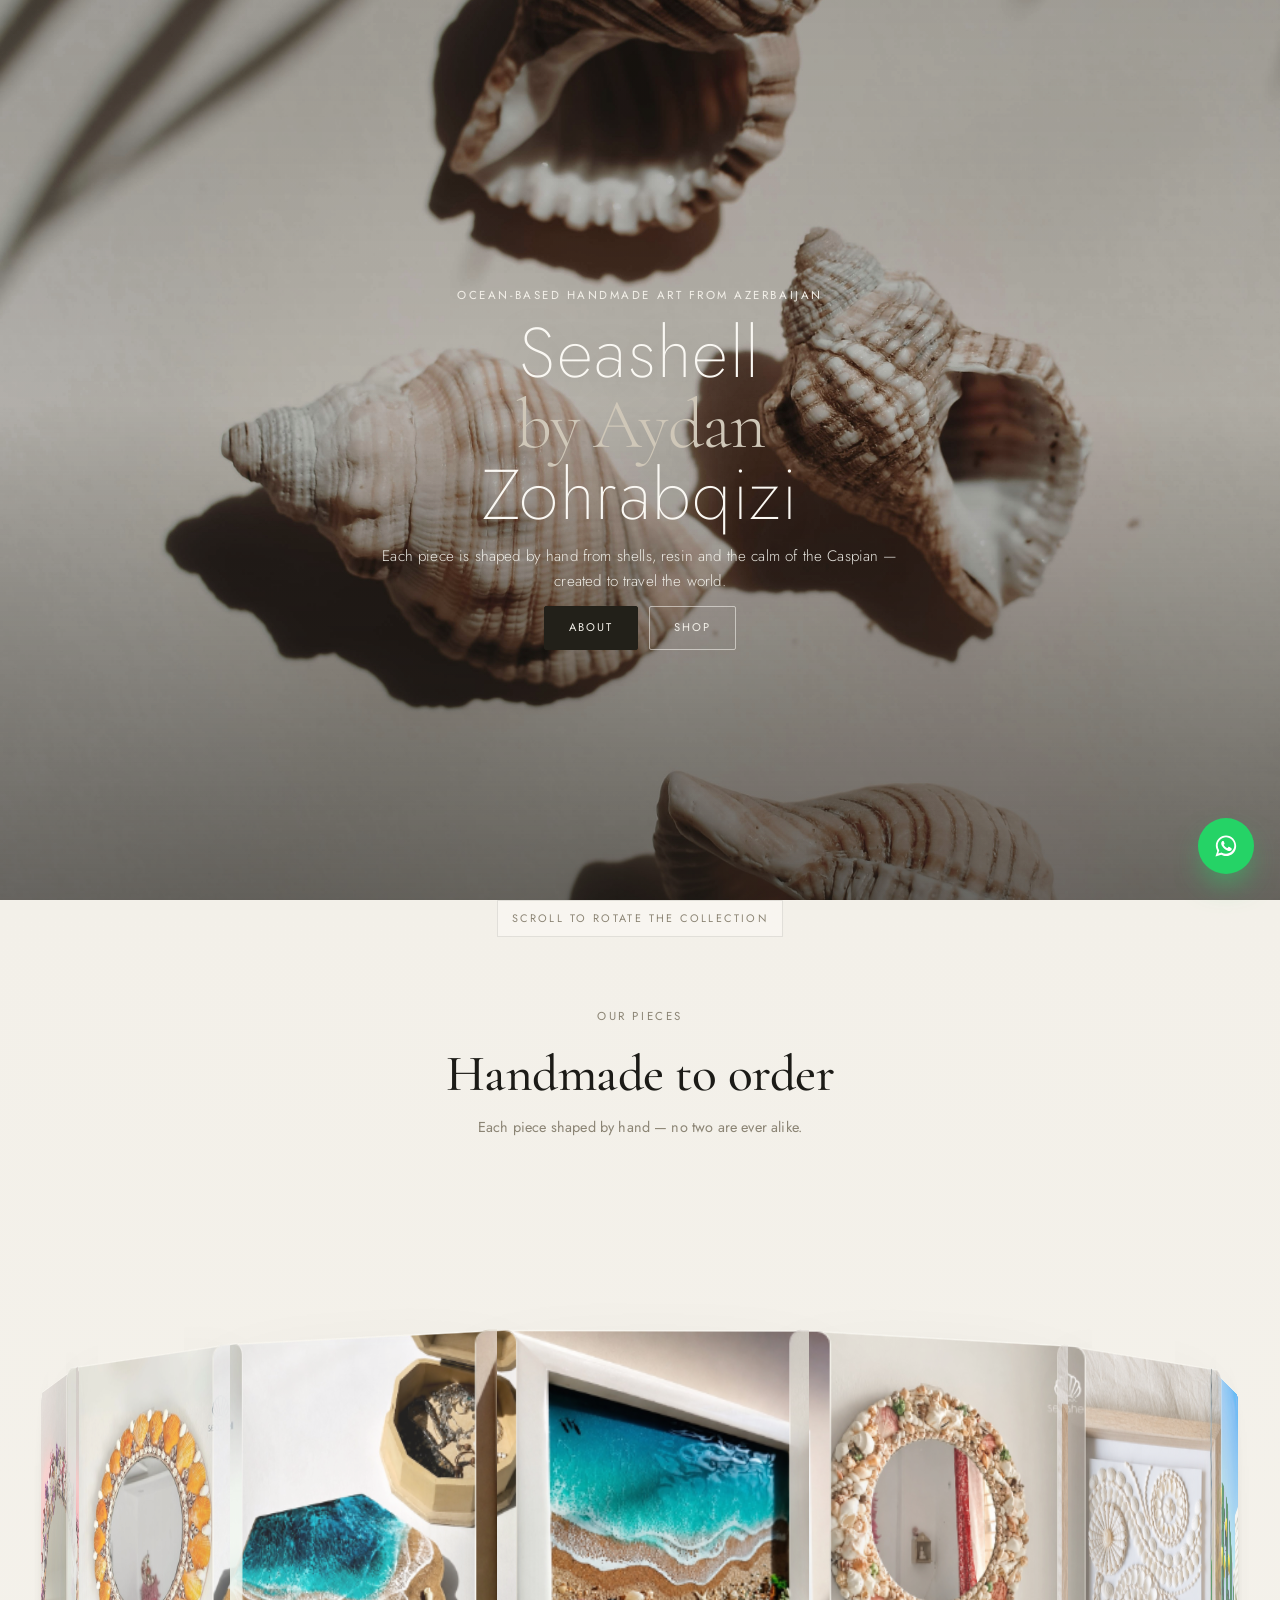
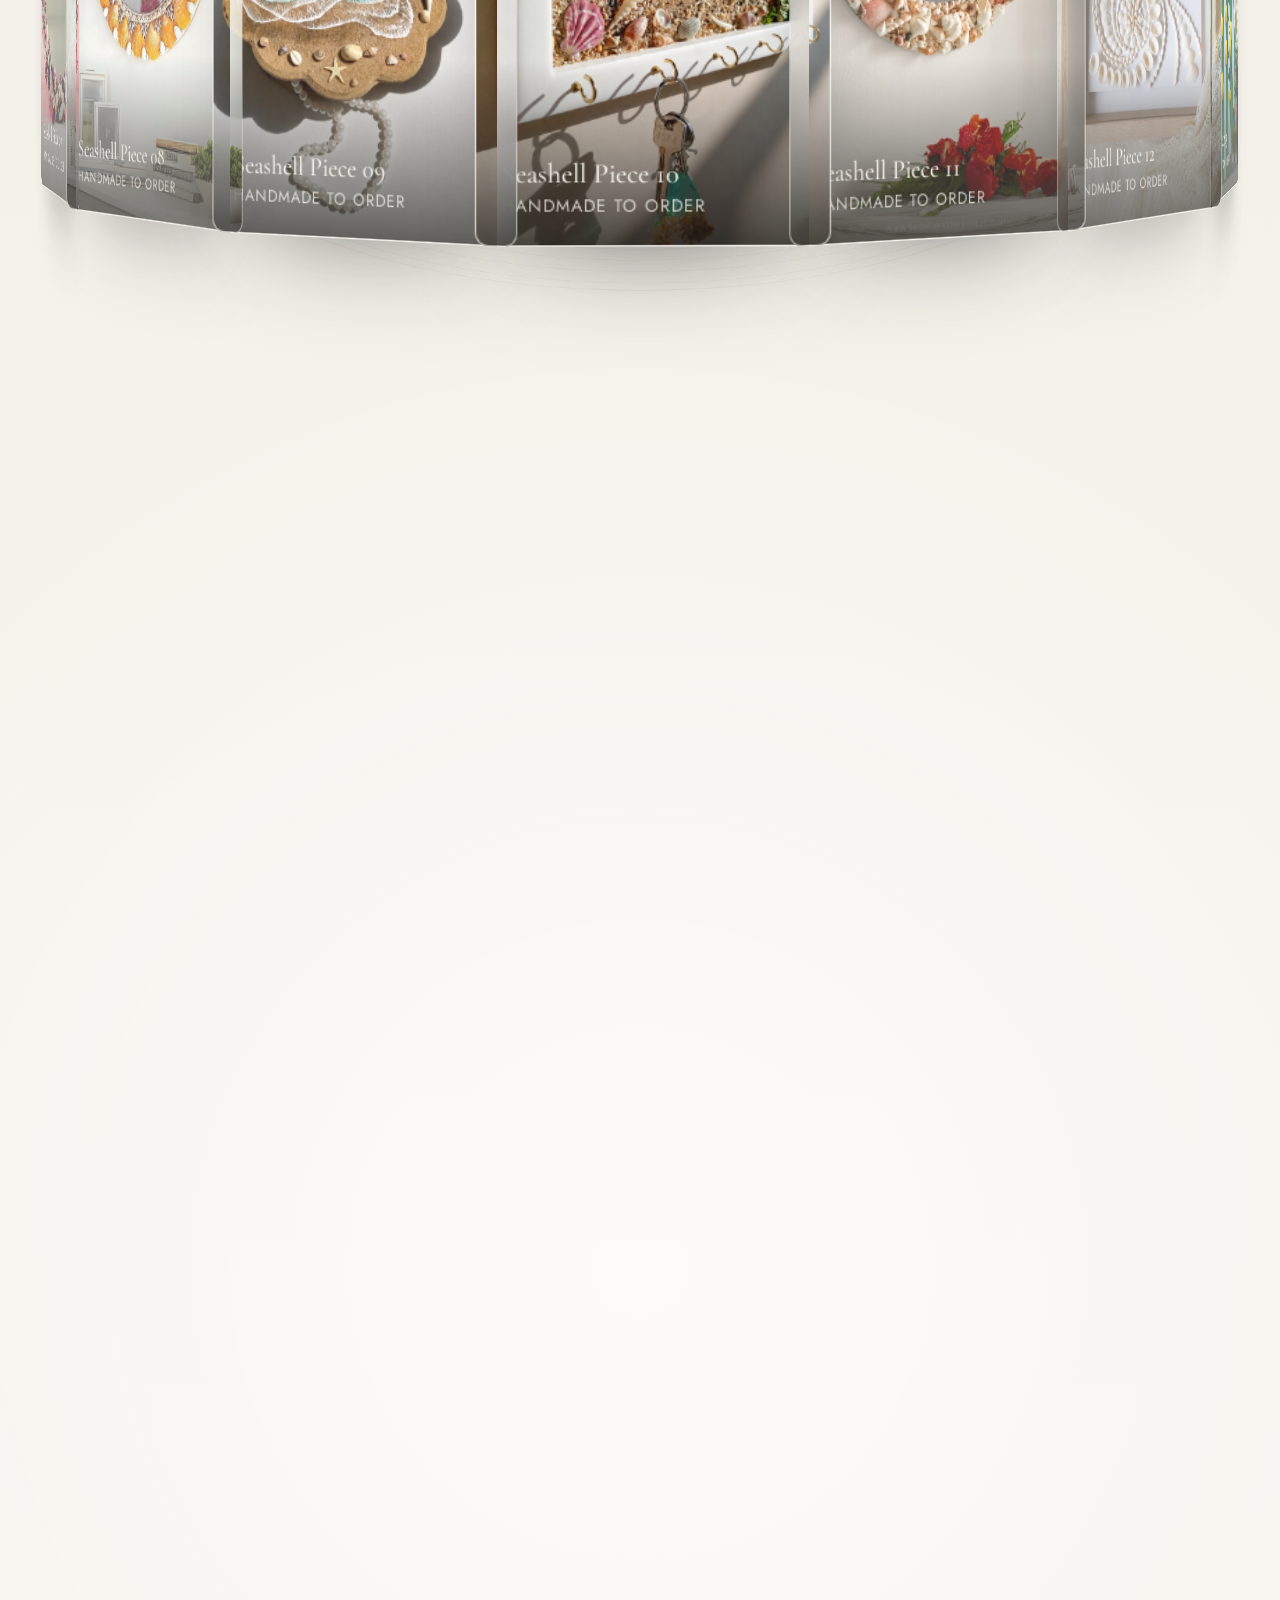
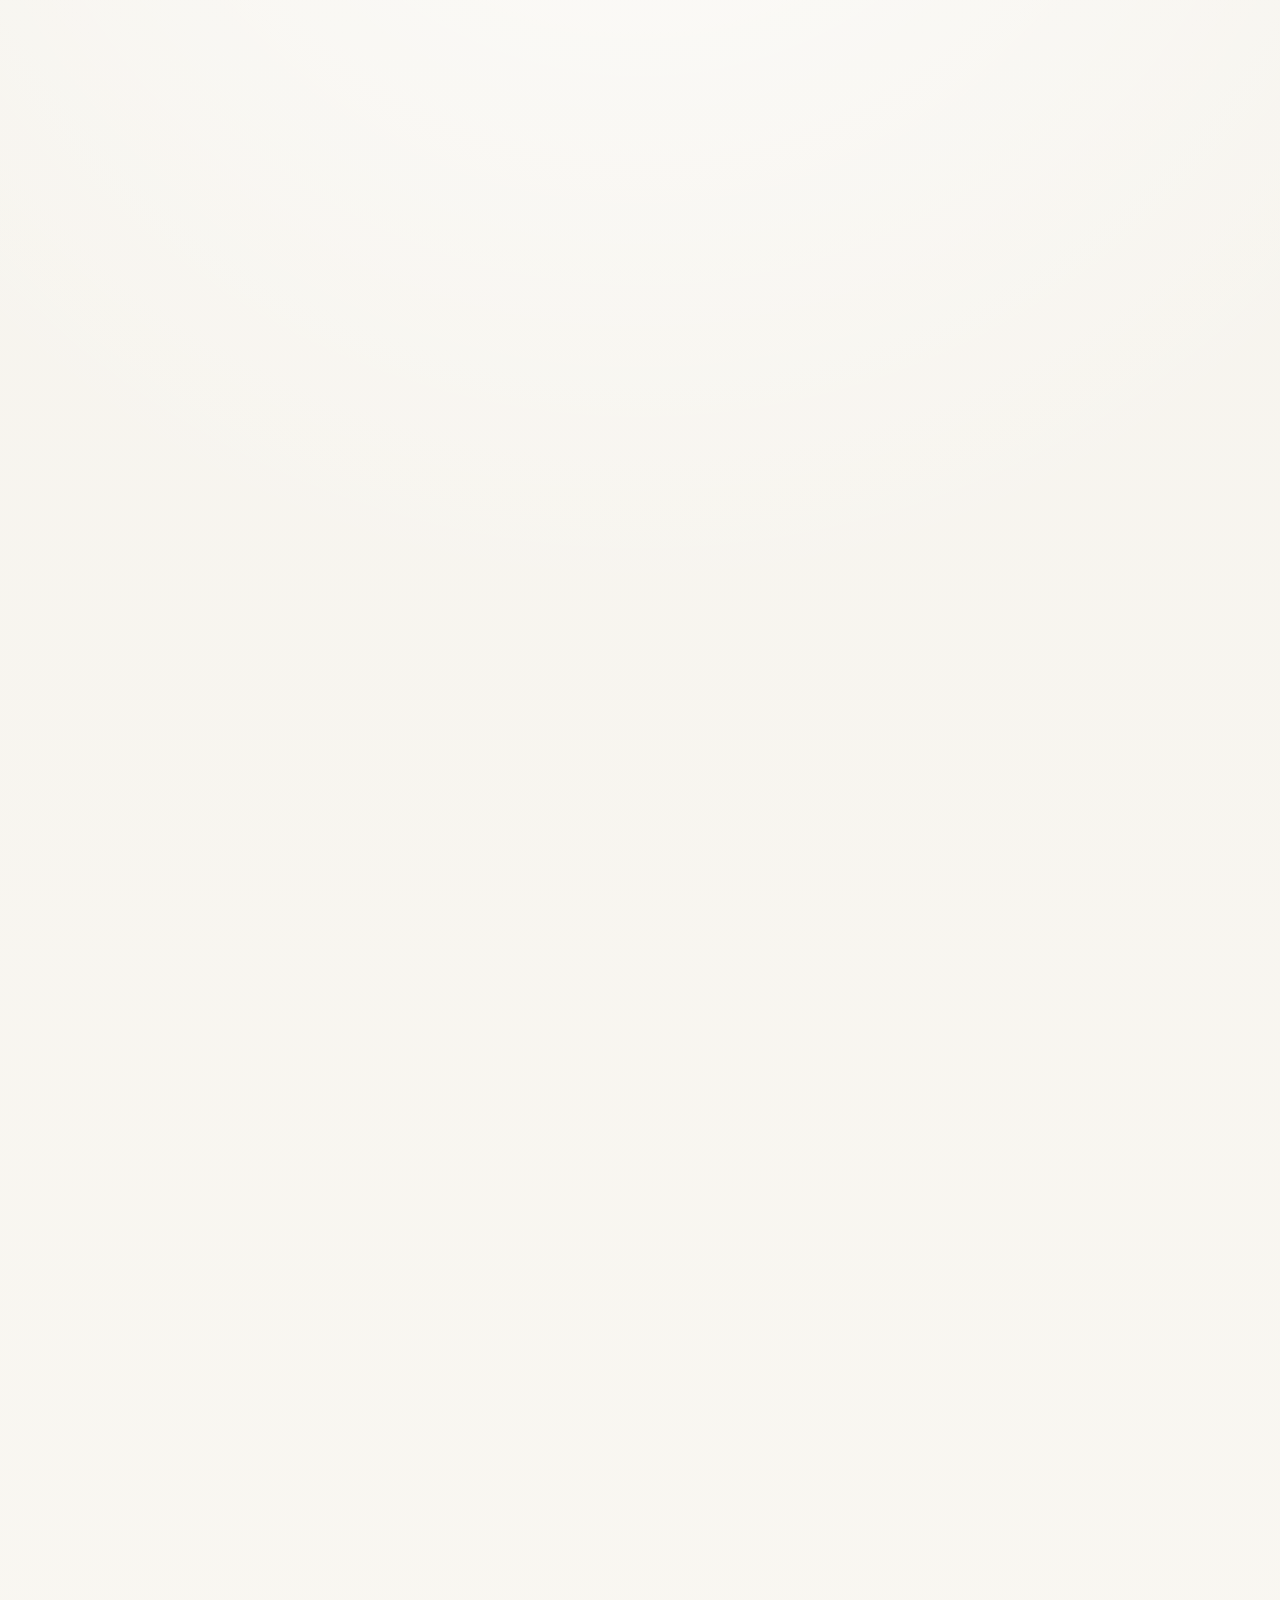
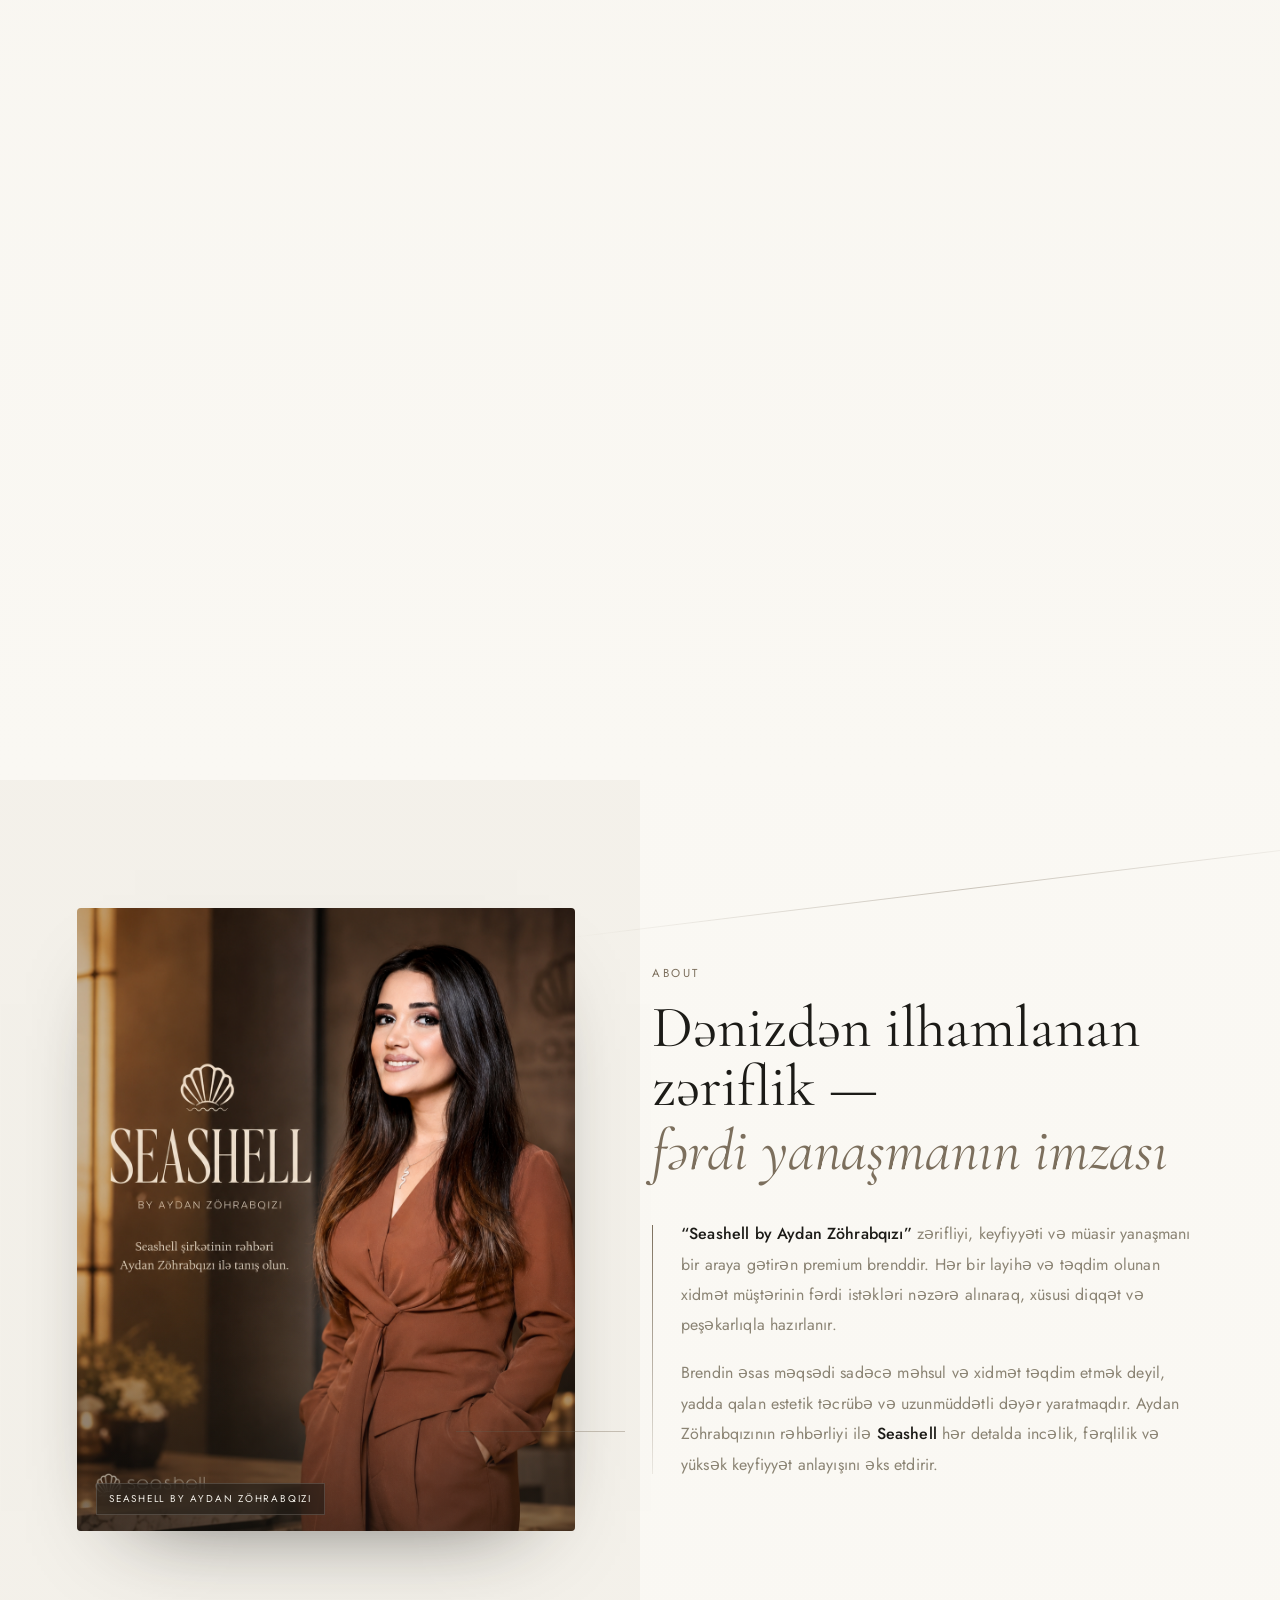
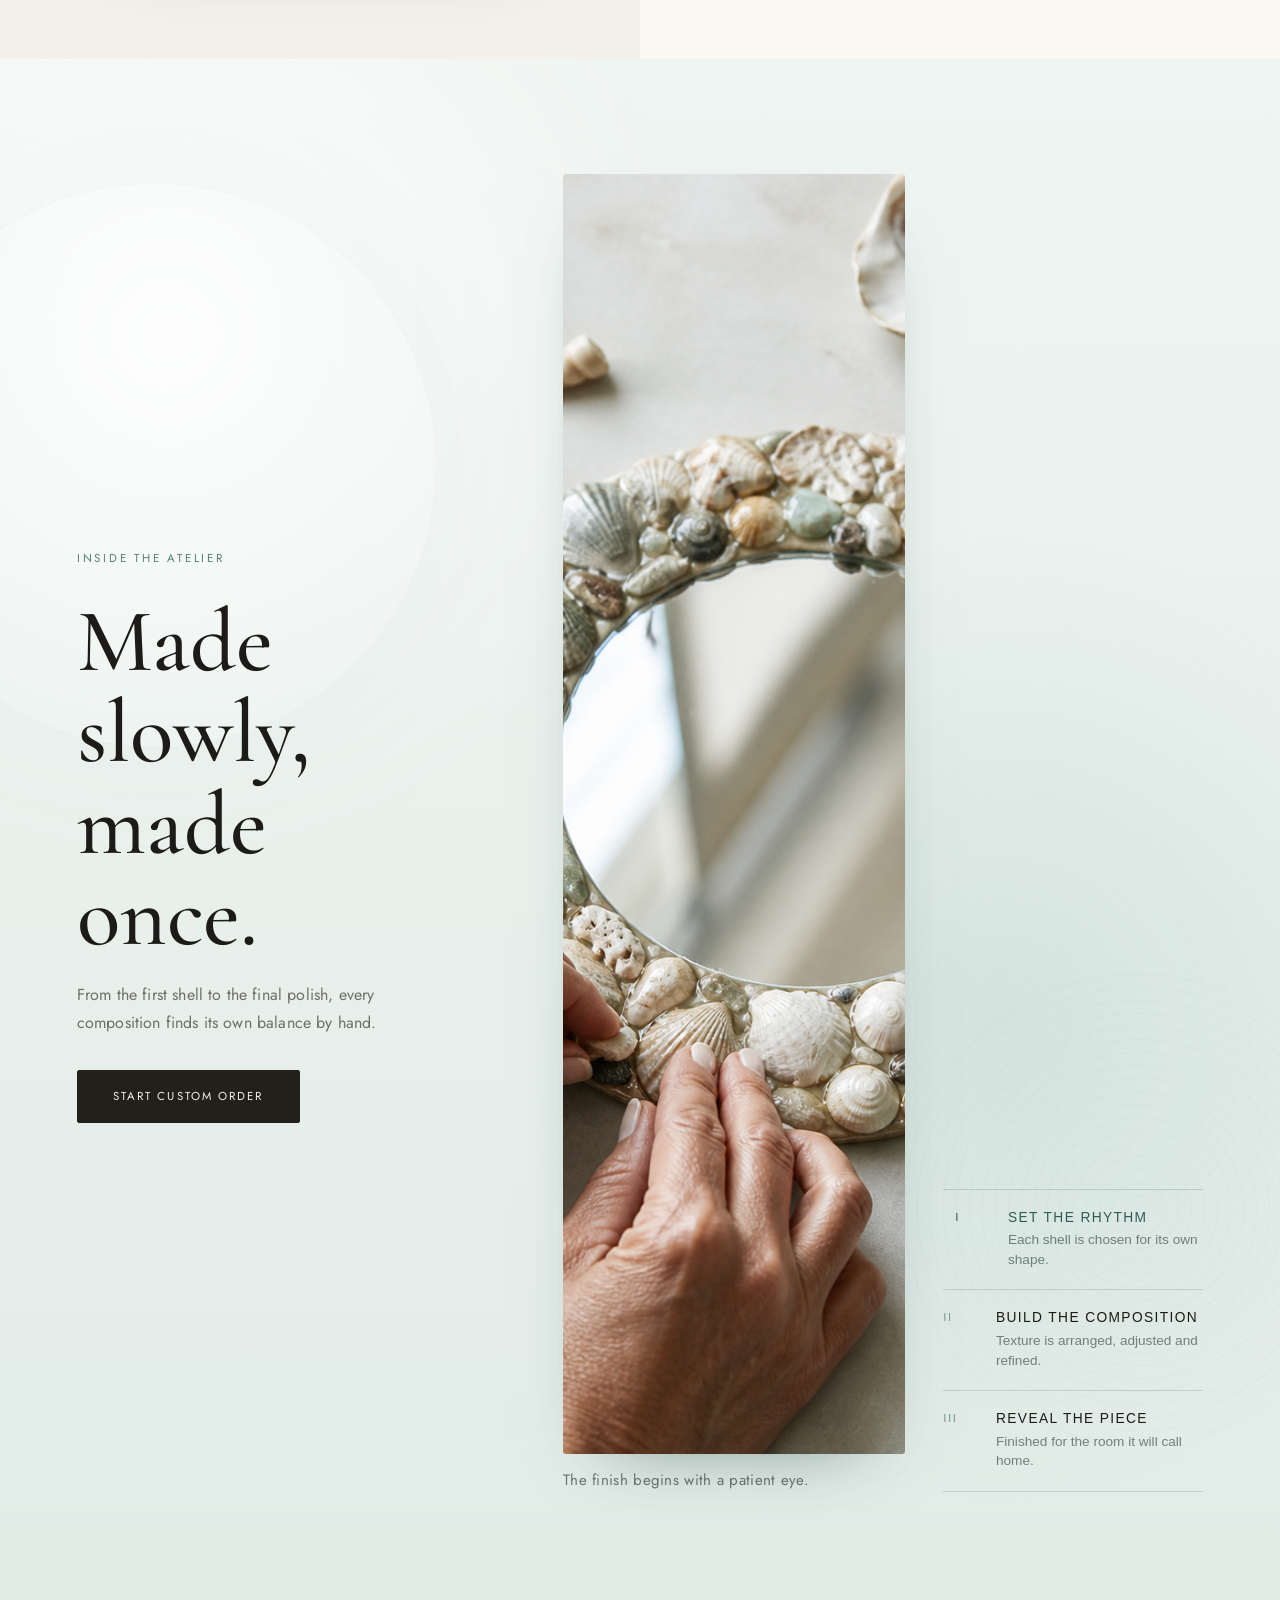
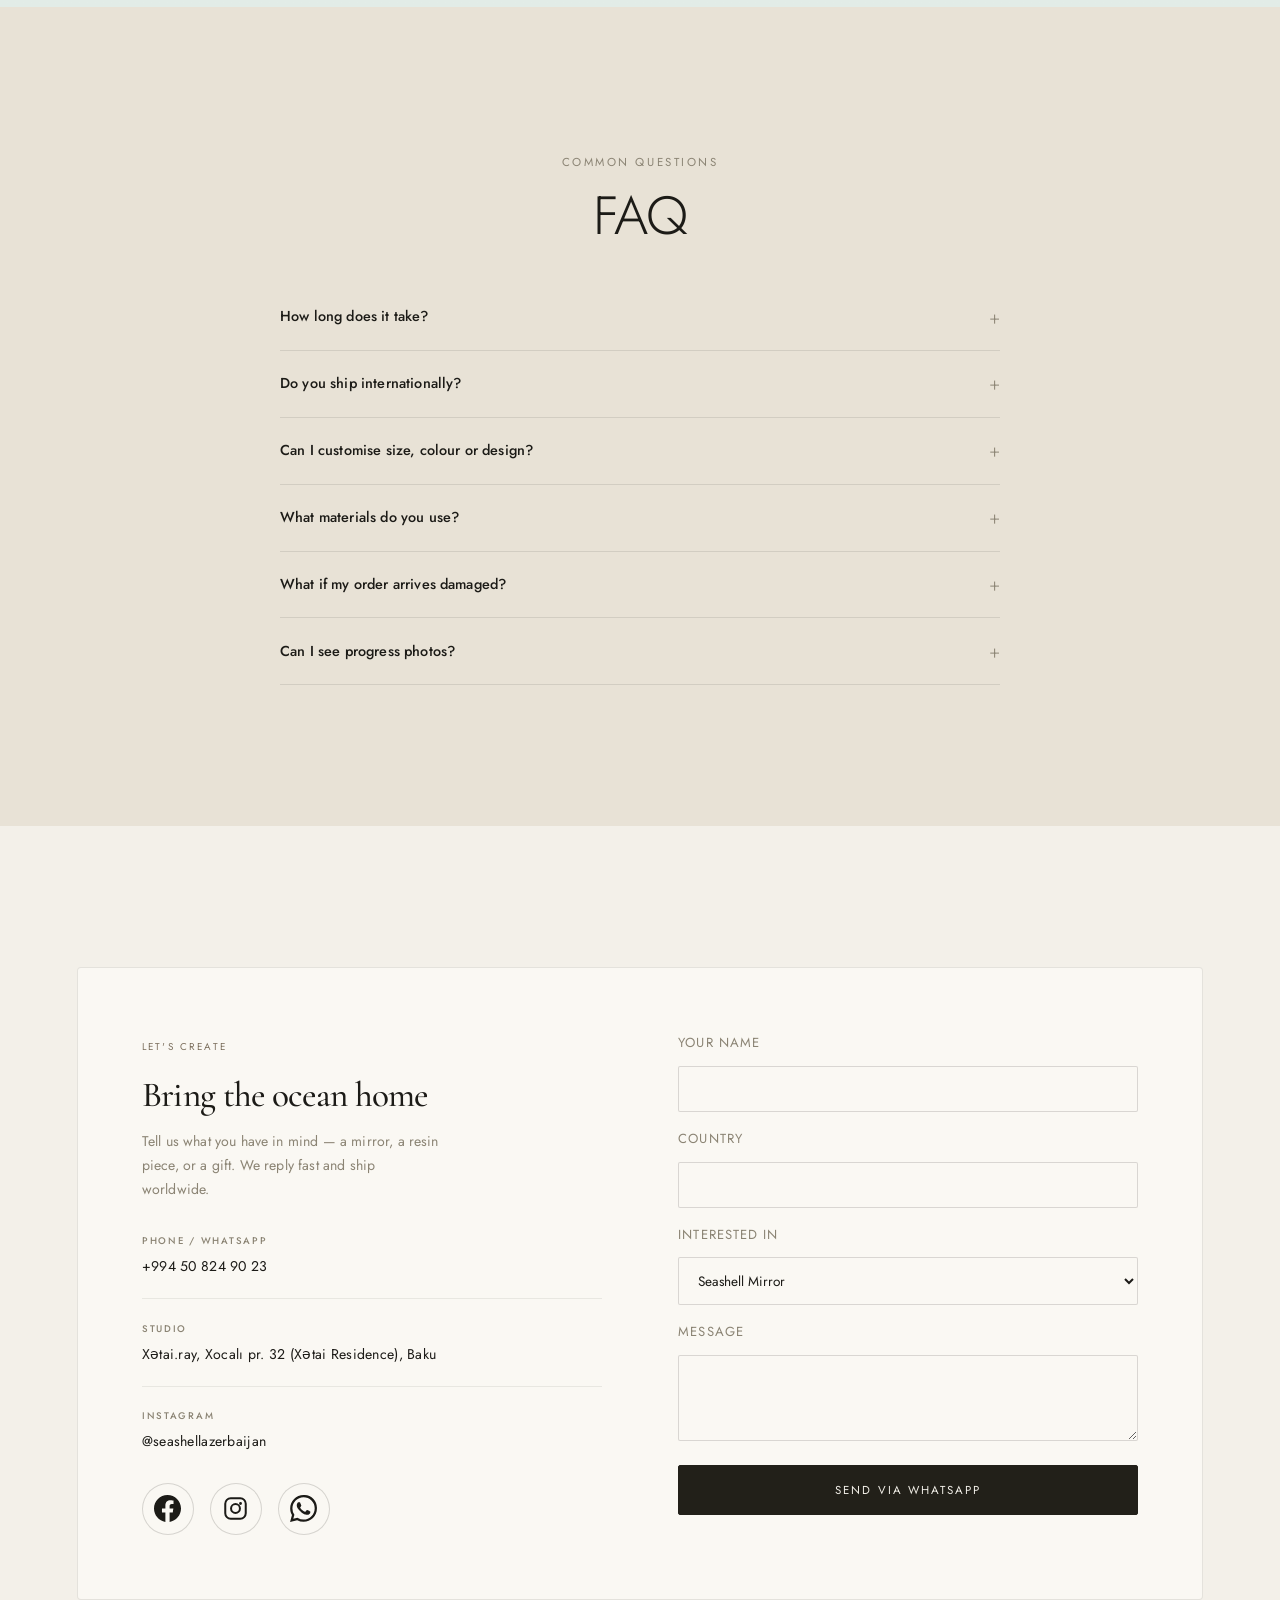
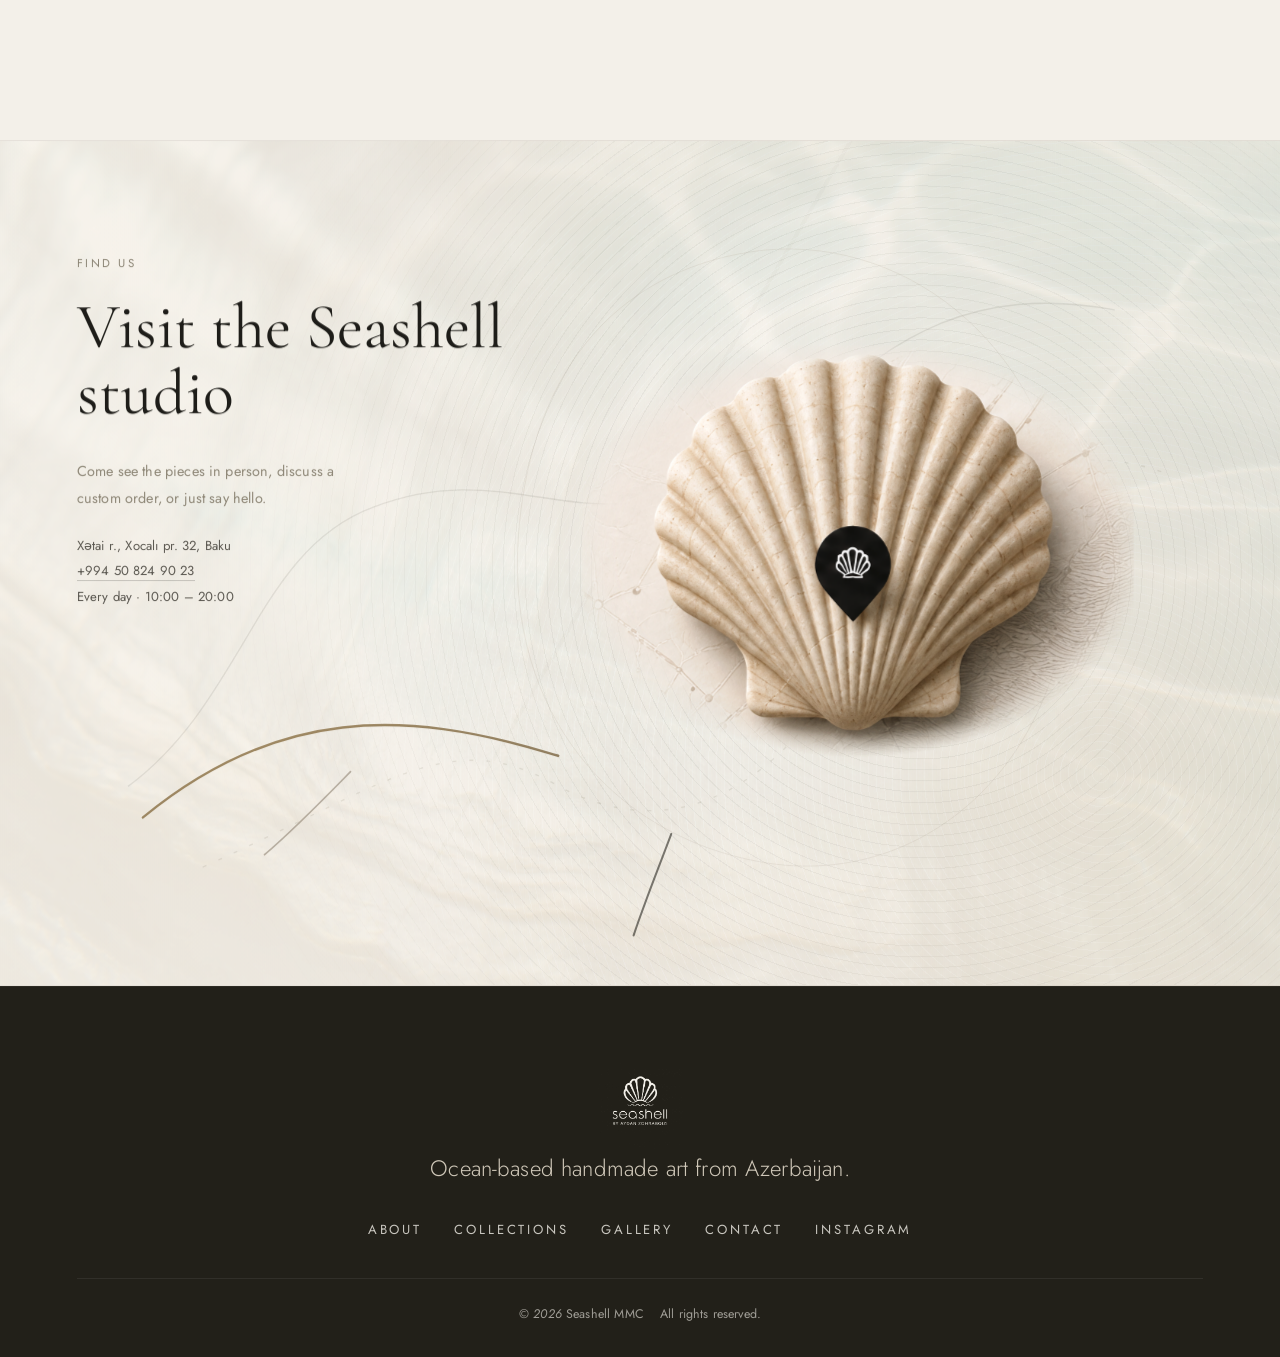
==== commit a27038ff: "Redesign location section for mobile — buttons now always visible" ====
--- a/index.html
+++ b/index.html
@@ -10,7 +10,7 @@
   <link rel="preconnect" href="https://fonts.gstatic.com" crossorigin />
   <link href="https://fonts.googleapis.com/css2?family=Cormorant+Garamond:ital,wght@0,400;0,500;0,600;1,400;1,500&family=Fraunces:ital,opsz,wght@0,9..144,300;0,9..144,400;0,9..144,500;0,9..144,600;1,9..144,400;1,9..144,500&family=Jost:wght@300;400;500;600&display=swap" rel="stylesheet" />
   <link rel="stylesheet" href="css/style.css?v=5" />
-  <link rel="stylesheet" href="css/mobile.css?v=1" />
+  <link rel="stylesheet" href="css/mobile.css?v=2" />
 </head>
 <body>
 
--- a/css/mobile.css
+++ b/css/mobile.css
@@ -374,12 +374,14 @@
   }
 
   /* ═══════════════════════════════════════════════
-     LOCATION
+     LOCATION — tam mobil yenidənqurma
   ═══════════════════════════════════════════════ */
   .loc-section{
     padding:var(--m-section-py) var(--m-gutter)!important;
     background:var(--cream)!important;
   }
+
+  /* Outer roadmap: plain flex column */
   .loc-roadmap{
     display:flex!important;
     flex-direction:column!important;
@@ -388,87 +390,134 @@
     background:none!important;
     border:none!important;
     overflow:visible!important;
+    gap:1.4rem!important;
+    isolation:auto!important;
   }
   .loc-roadmap::before,
   .loc-roadmap::after{display:none!important}
 
-  /* Copy block */
+  /* ── Text block ── */
   .loc-copy{
     position:static!important;
     width:auto!important;
-    margin-bottom:1.5rem;
+    top:auto!important;
+    left:auto!important;
   }
   .loc-copy .eyebrow{
     font-size:.58rem;
     letter-spacing:.26em;
     color:var(--muted);
+    display:block;
+    margin-bottom:.7rem;
   }
   .loc-copy h2{
-    font-size:clamp(1.9rem,8vw,2.6rem)!important;
-    line-height:1.08!important;
-    margin:.5rem 0 .8rem!important;
-  }
-  .loc-copy p{
+    font-size:clamp(1.85rem,7.5vw,2.5rem)!important;
+    line-height:1.1!important;
+    color:var(--ink)!important;
+    margin:0 0 .7rem!important;
+  }
+  .loc-copy > p{
     font-size:.86rem!important;
     line-height:1.72!important;
-    color:var(--muted);
+    color:var(--muted)!important;
     max-width:none!important;
-  }
+    margin:0!important;
+  }
+
+  /* ── Contact info card ── */
   .loc-contact-lines{
-    font-size:.84rem!important;
-    gap:.6rem!important;
-    margin-top:1.1rem!important;
-    padding:.9rem 1.1rem;
+    list-style:none!important;
+    padding:0!important;
+    margin:0!important;
     background:var(--foam);
-    border-radius:12px;
-    border:1px solid rgba(28,26,22,.08);
-  }
-
-  /* Map field */
+    border:1px solid rgba(28,26,22,.09);
+    border-radius:14px;
+    overflow:hidden;
+  }
+  .loc-contact-lines li{
+    display:flex!important;
+    align-items:center!important;
+    gap:.75rem!important;
+    padding:.95rem 1.1rem!important;
+    font-size:.86rem!important;
+    color:var(--ink)!important;
+    border-bottom:1px solid rgba(28,26,22,.07)!important;
+    line-height:1.4!important;
+  }
+  .loc-contact-lines li:last-child{border-bottom:none!important}
+  .loc-contact-lines a{
+    color:var(--ink)!important;
+    text-decoration:none!important;
+    font-size:.86rem!important;
+  }
+  /* Icon before each line via data or first-child trick */
+  .loc-contact-lines li:nth-child(1)::before{content:"📍";font-size:1rem}
+  .loc-contact-lines li:nth-child(2)::before{content:"📞";font-size:1rem}
+  .loc-contact-lines li:nth-child(3)::before{content:"🕐";font-size:1rem}
+
+  /* ── Map field: hide decorative elements, keep only info card ── */
   .loc-map-field{
-    position:relative!important;
-    height:320px!important;
-    border-radius:var(--m-radius);
-    overflow:hidden;
-    background:var(--sand);
-  }
-  .loc-shell{
-    width:clamp(280px,86vw,440px)!important;
-    left:50%!important;
-    top:48%!important;
-  }
-  .loc-pin{left:50%!important;top:48%!important}
-  .loc-map-svg{opacity:.5}
-
-  /* Info card: below map */
+    position:static!important;
+    height:auto!important;
+    background:none!important;
+    border-radius:0!important;
+    overflow:visible!important;
+    margin:0!important;
+  }
+  /* Hide all decorative SVG/shell/pin/labels on mobile */
+  .loc-map-svg,
+  .loc-shell,
+  .loc-pin,
+  .loc-map-label,
+  .loc-map-field::before{
+    display:none!important;
+  }
+
+  /* ── Action buttons card ── */
   .loc-info-card{
     position:static!important;
-    left:auto!important;top:auto!important;
+    left:auto!important;
+    top:auto!important;
     transform:none!important;
     width:100%!important;
-    margin-top:1.2rem!important;
-    padding:1.2rem!important;
-    border-radius:var(--m-radius)!important;
-    background:var(--foam)!important;
-    border:1px solid rgba(28,26,22,.1)!important;
+    min-width:0!important;
+    margin:0!important;
+    padding:0!important;
+    background:none!important;
+    border:none!important;
+    box-shadow:none!important;
     backdrop-filter:none!important;
-    box-shadow:0 8px 24px -8px rgba(28,26,22,.12)!important;
-  }
+    -webkit-backdrop-filter:none!important;
+    border-radius:0!important;
+    overflow:visible!important;
+  }
+  .loc-info-card::before{display:none!important}
   .loc-info-card__btns{
     display:grid!important;
     grid-template-columns:1fr 1fr!important;
     gap:.75rem!important;
   }
   .loc-info-card__btns .btn{
-    justify-content:center;
-    min-height:52px!important;
-    font-size:.7rem!important;
+    display:flex!important;
+    justify-content:center!important;
+    align-items:center!important;
+    min-height:54px!important;
+    padding:.9rem 1rem!important;
+    font-size:.72rem!important;
     letter-spacing:.14em!important;
-    border-radius:10px!important;
-  }
-
-  /* Map labels: hide on mobile (too cluttered) */
-  .loc-map-label{display:none!important}
+    border-radius:12px!important;
+    text-align:center!important;
+  }
+  .loc-info-card__btns .btn:first-child{
+    background:var(--navy)!important;
+    color:var(--cream)!important;
+    border-color:var(--navy)!important;
+  }
+  .loc-info-card__btns .btn--ghost{
+    background:transparent!important;
+    color:var(--navy)!important;
+    border:1.5px solid rgba(28,26,22,.22)!important;
+  }
 
   /* ═══════════════════════════════════════════════
      FOOTER
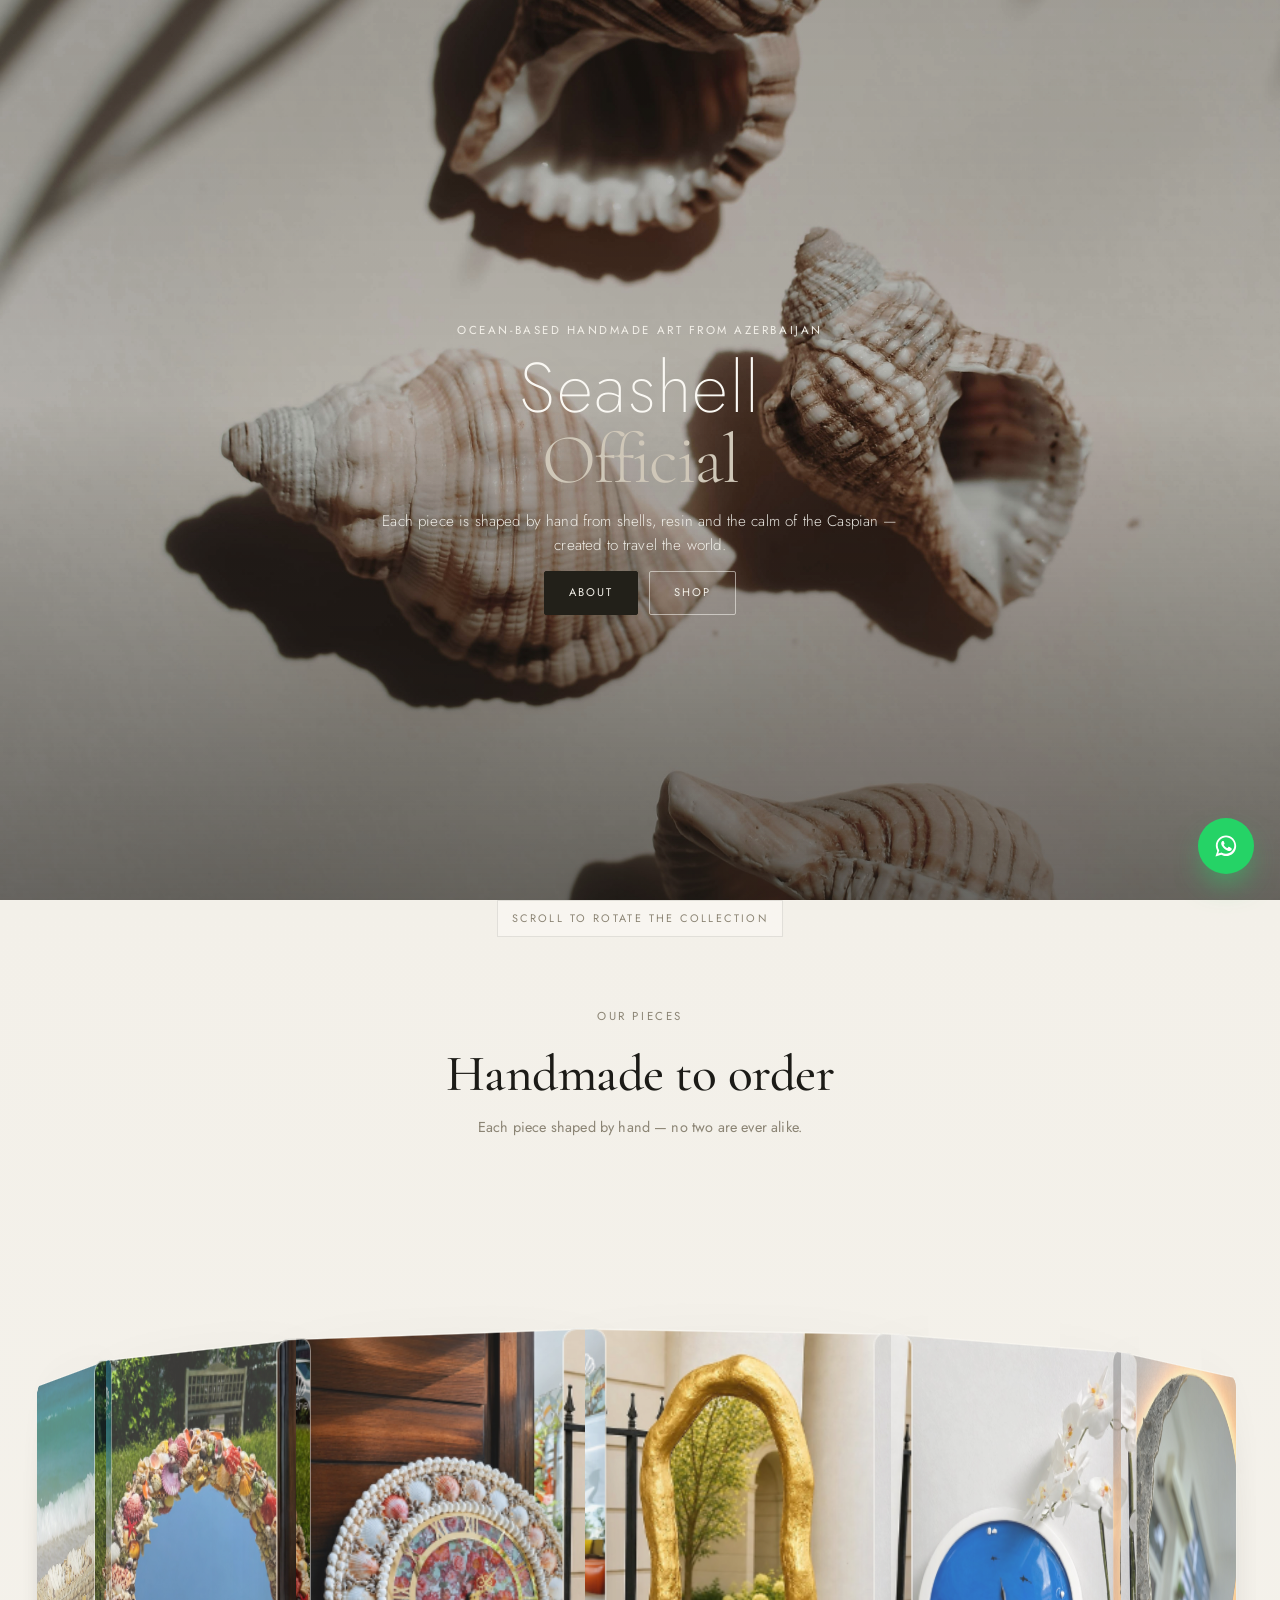
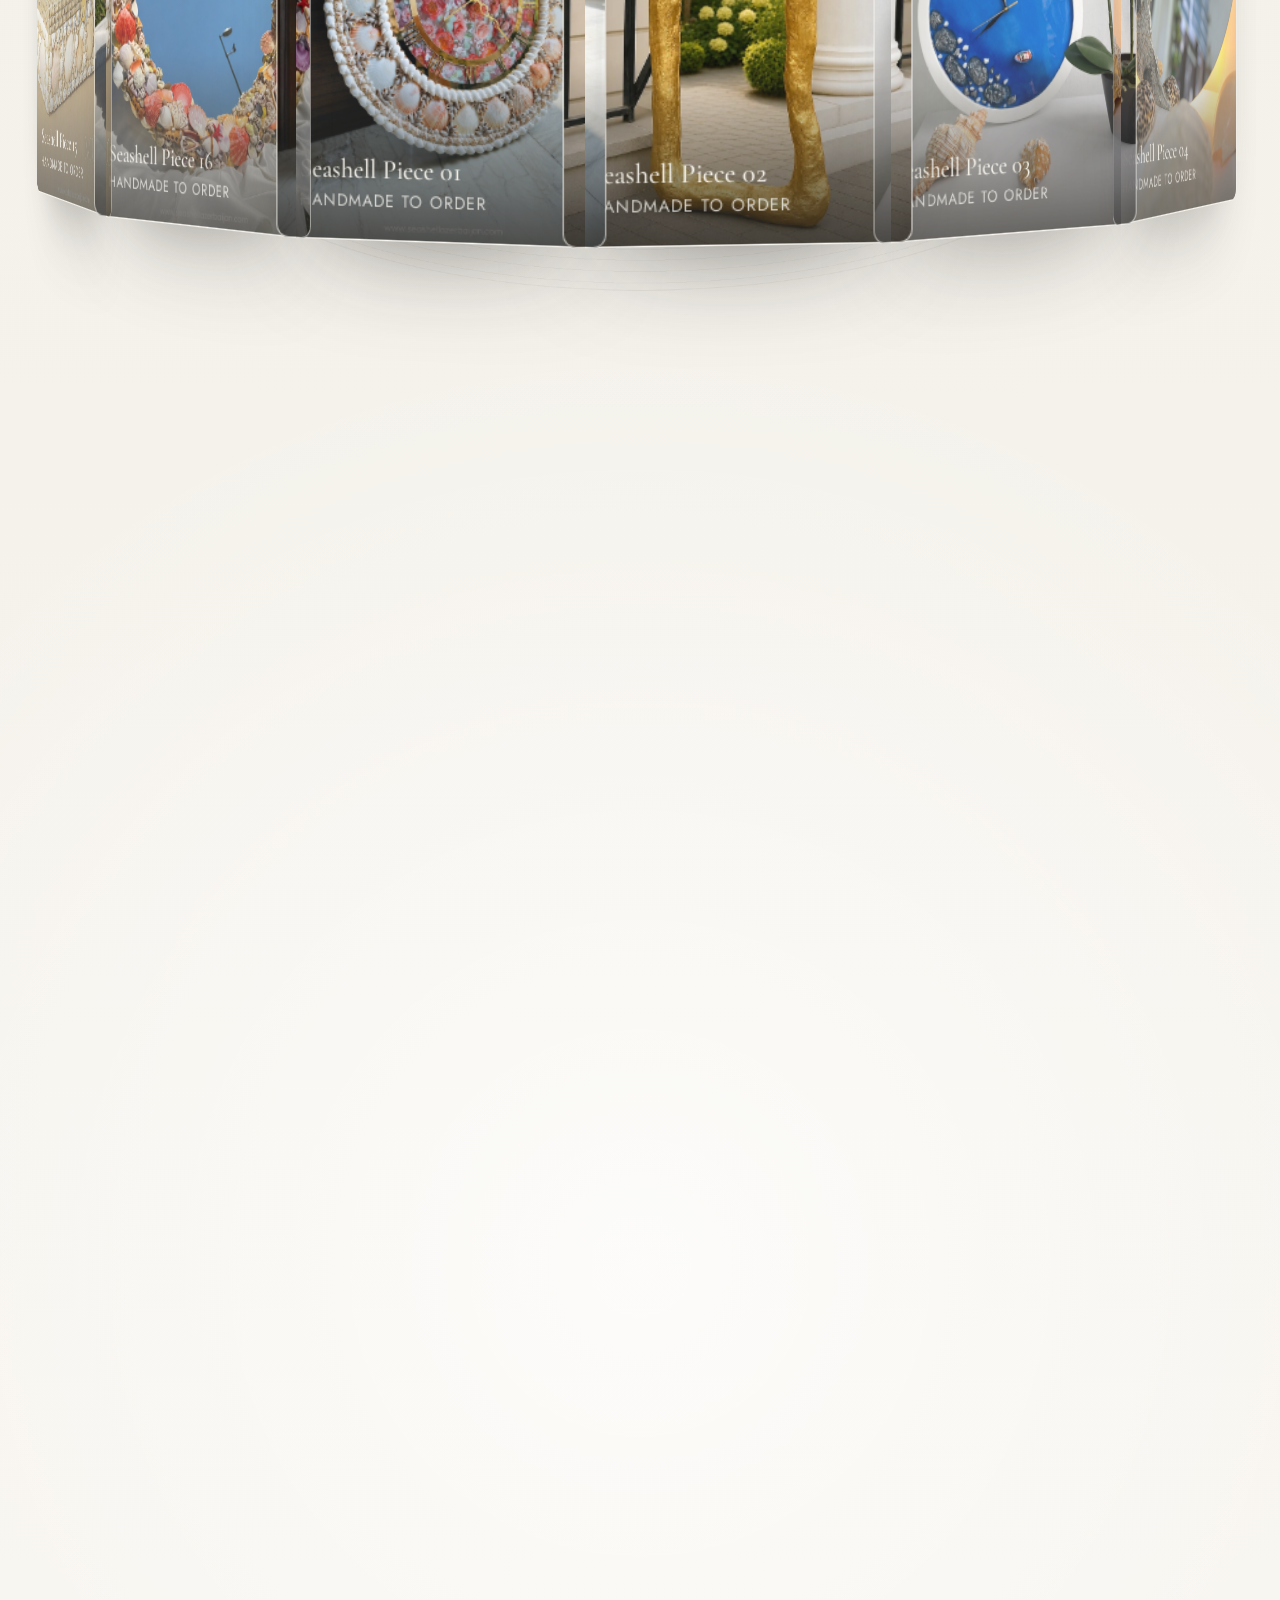
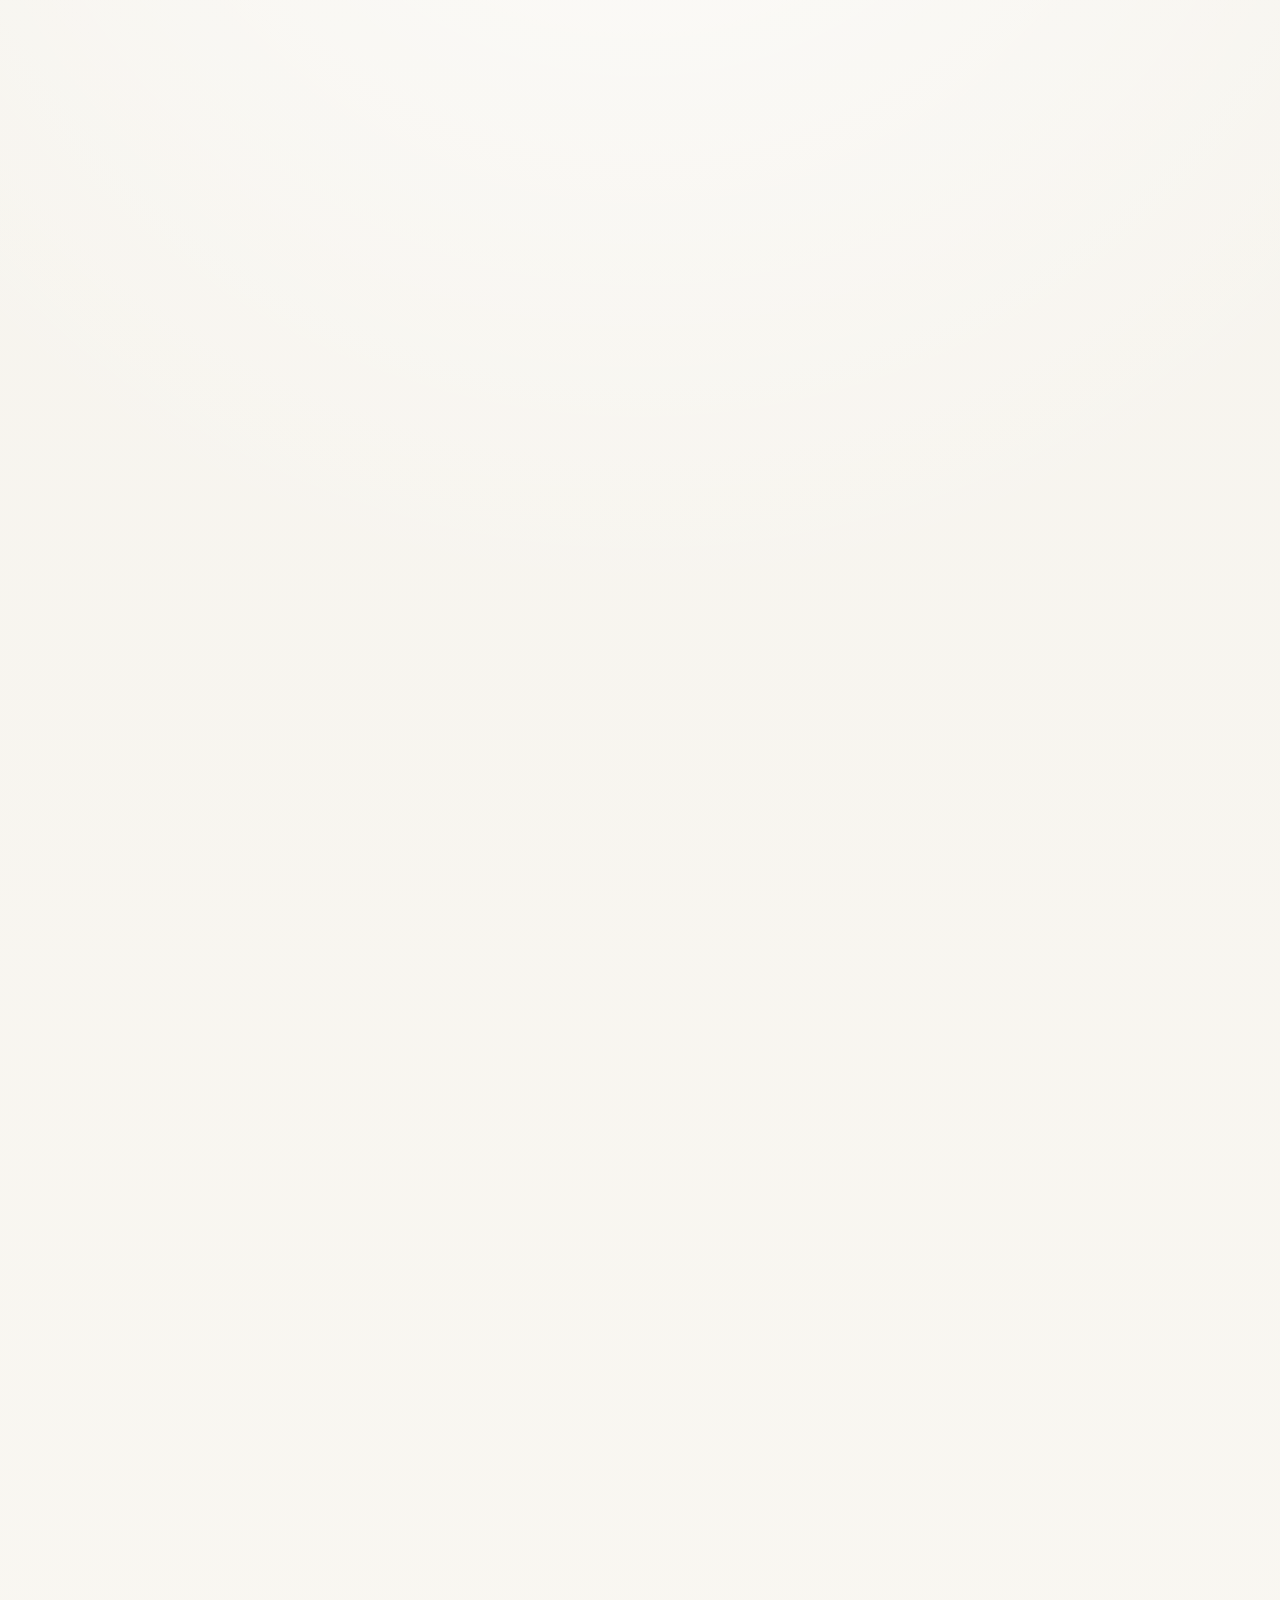
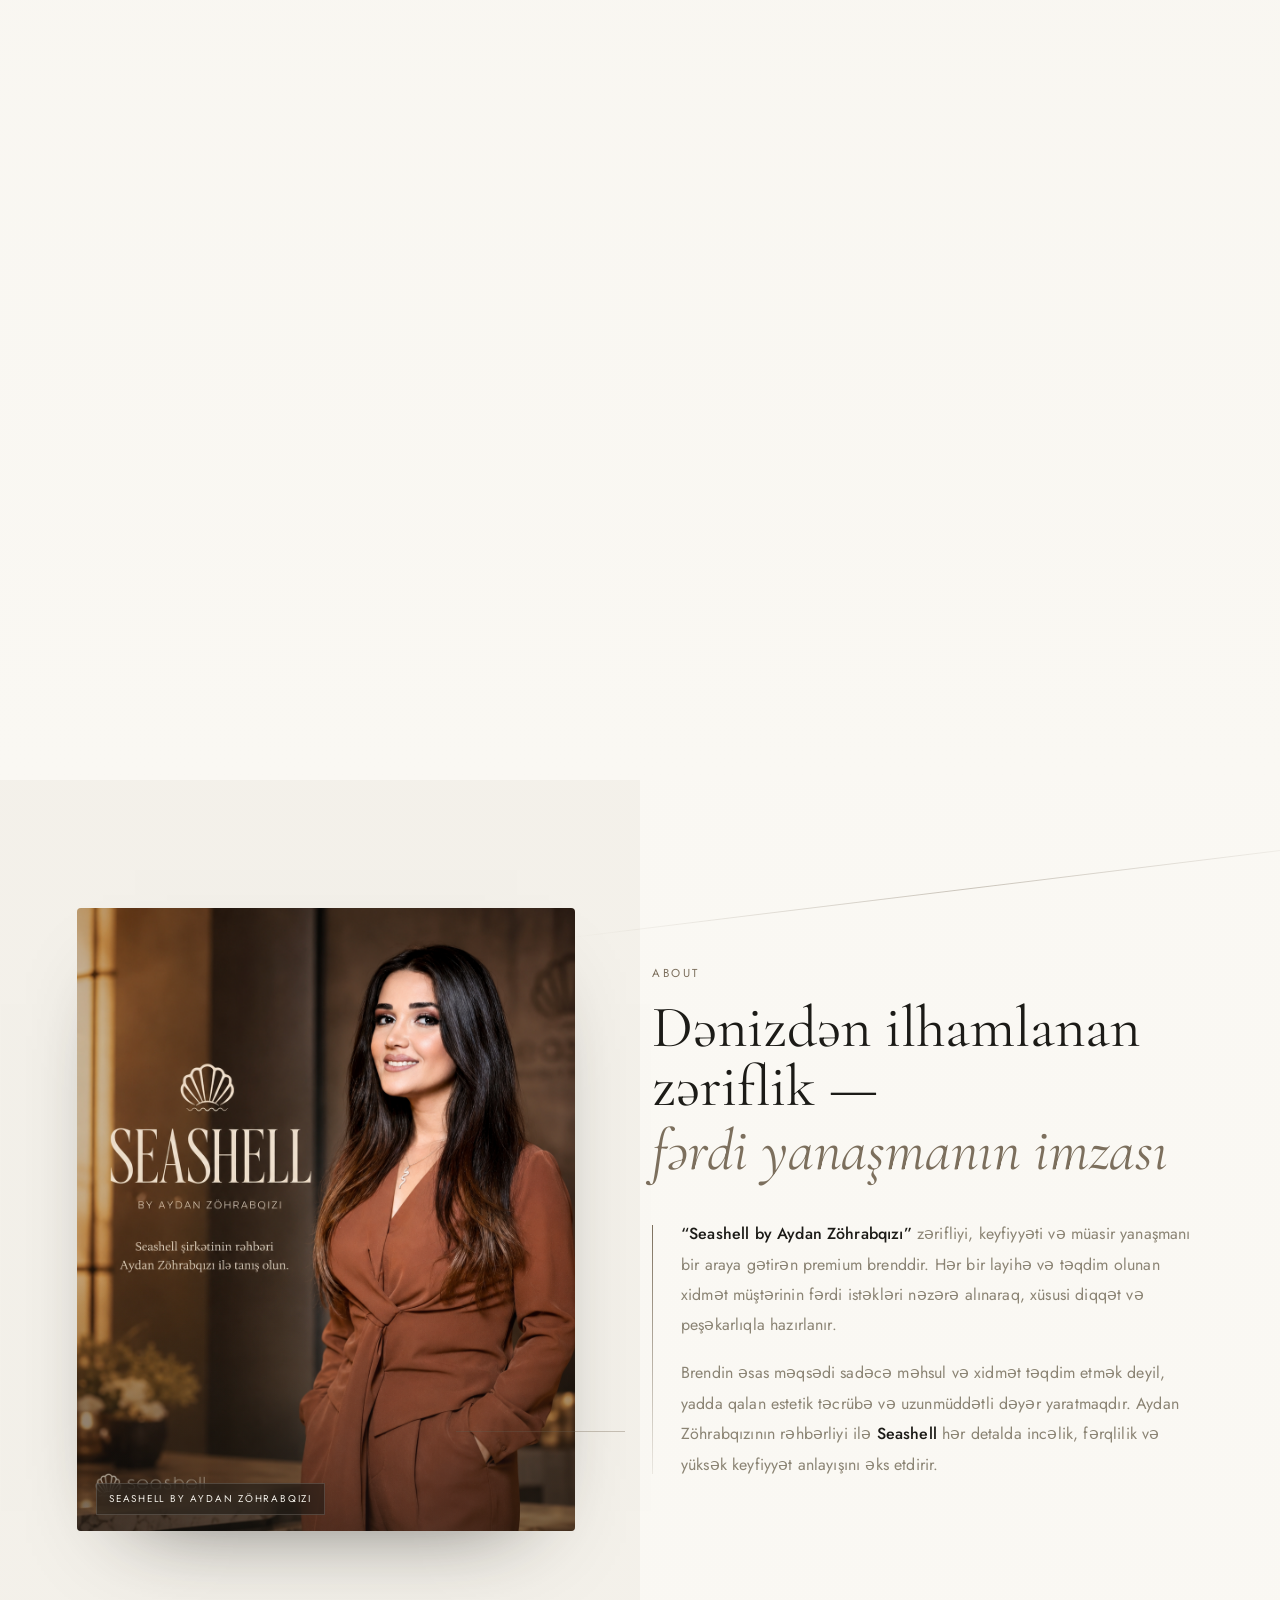
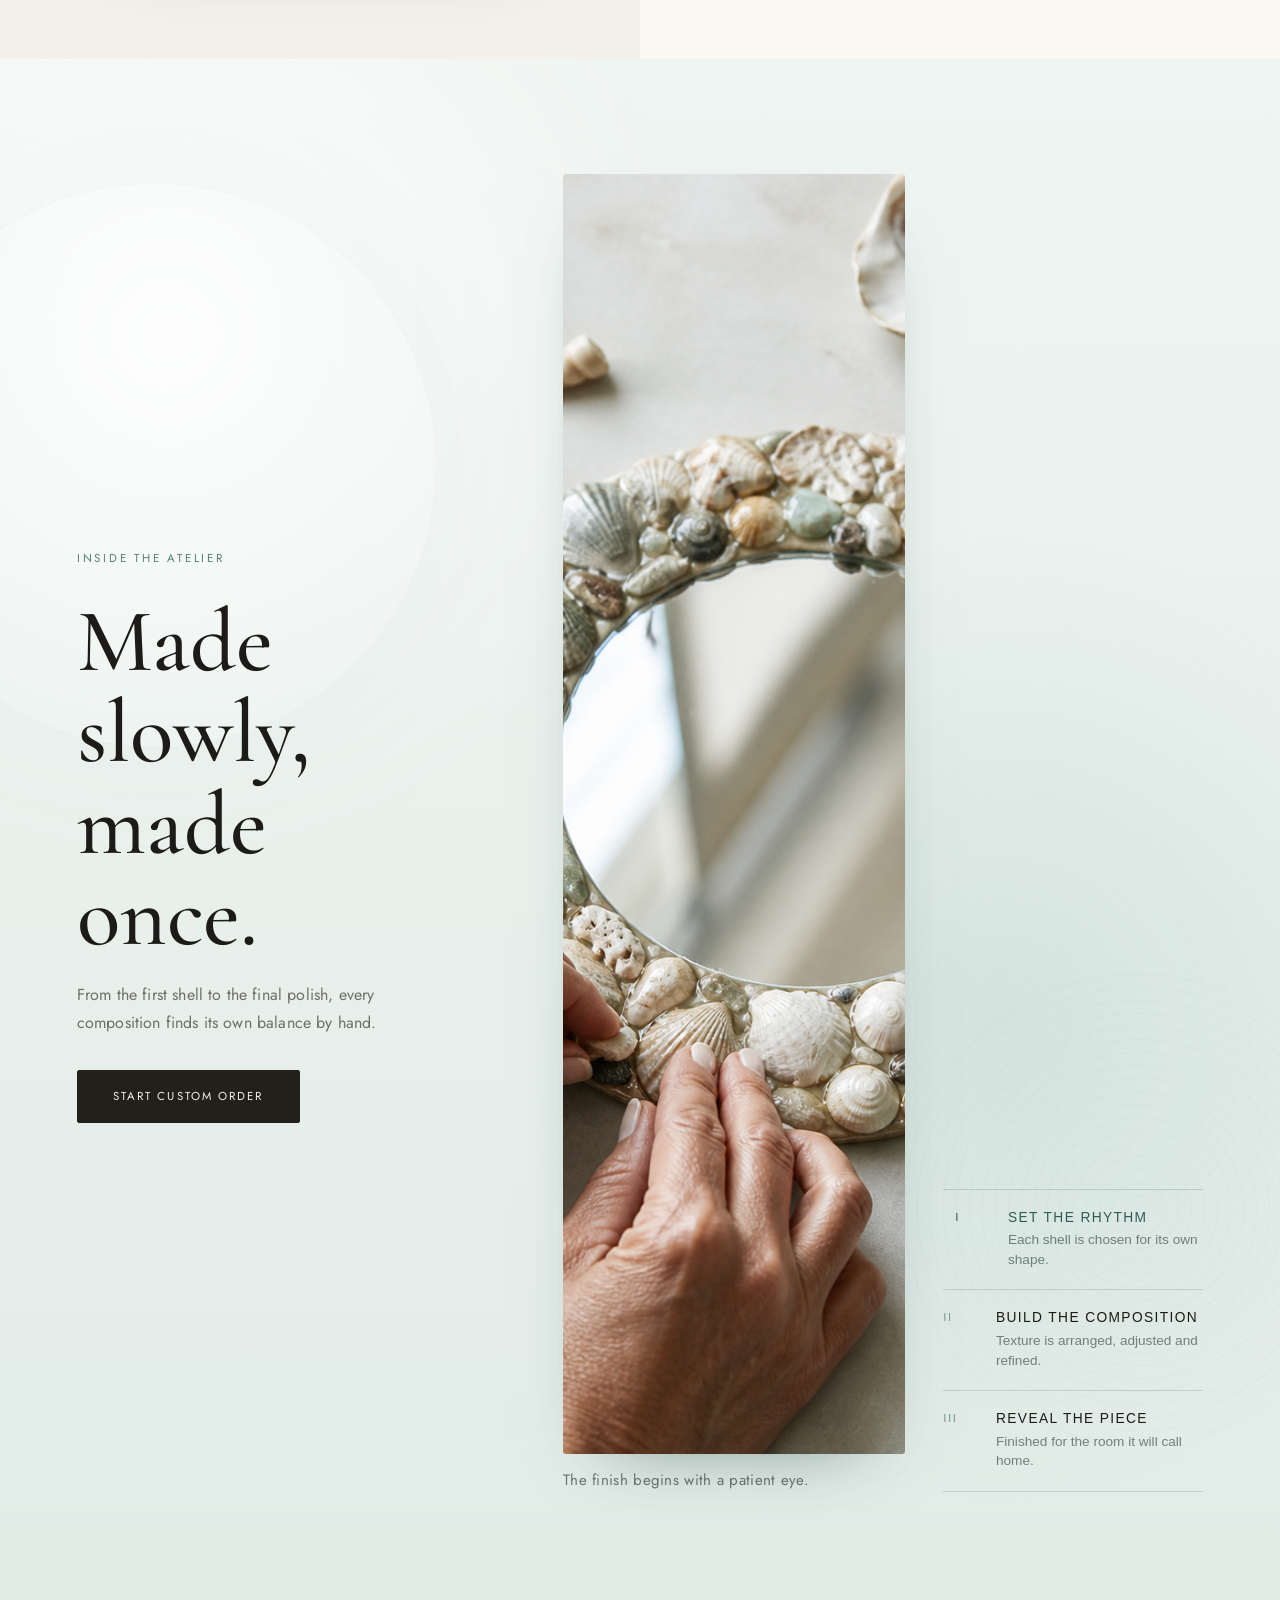
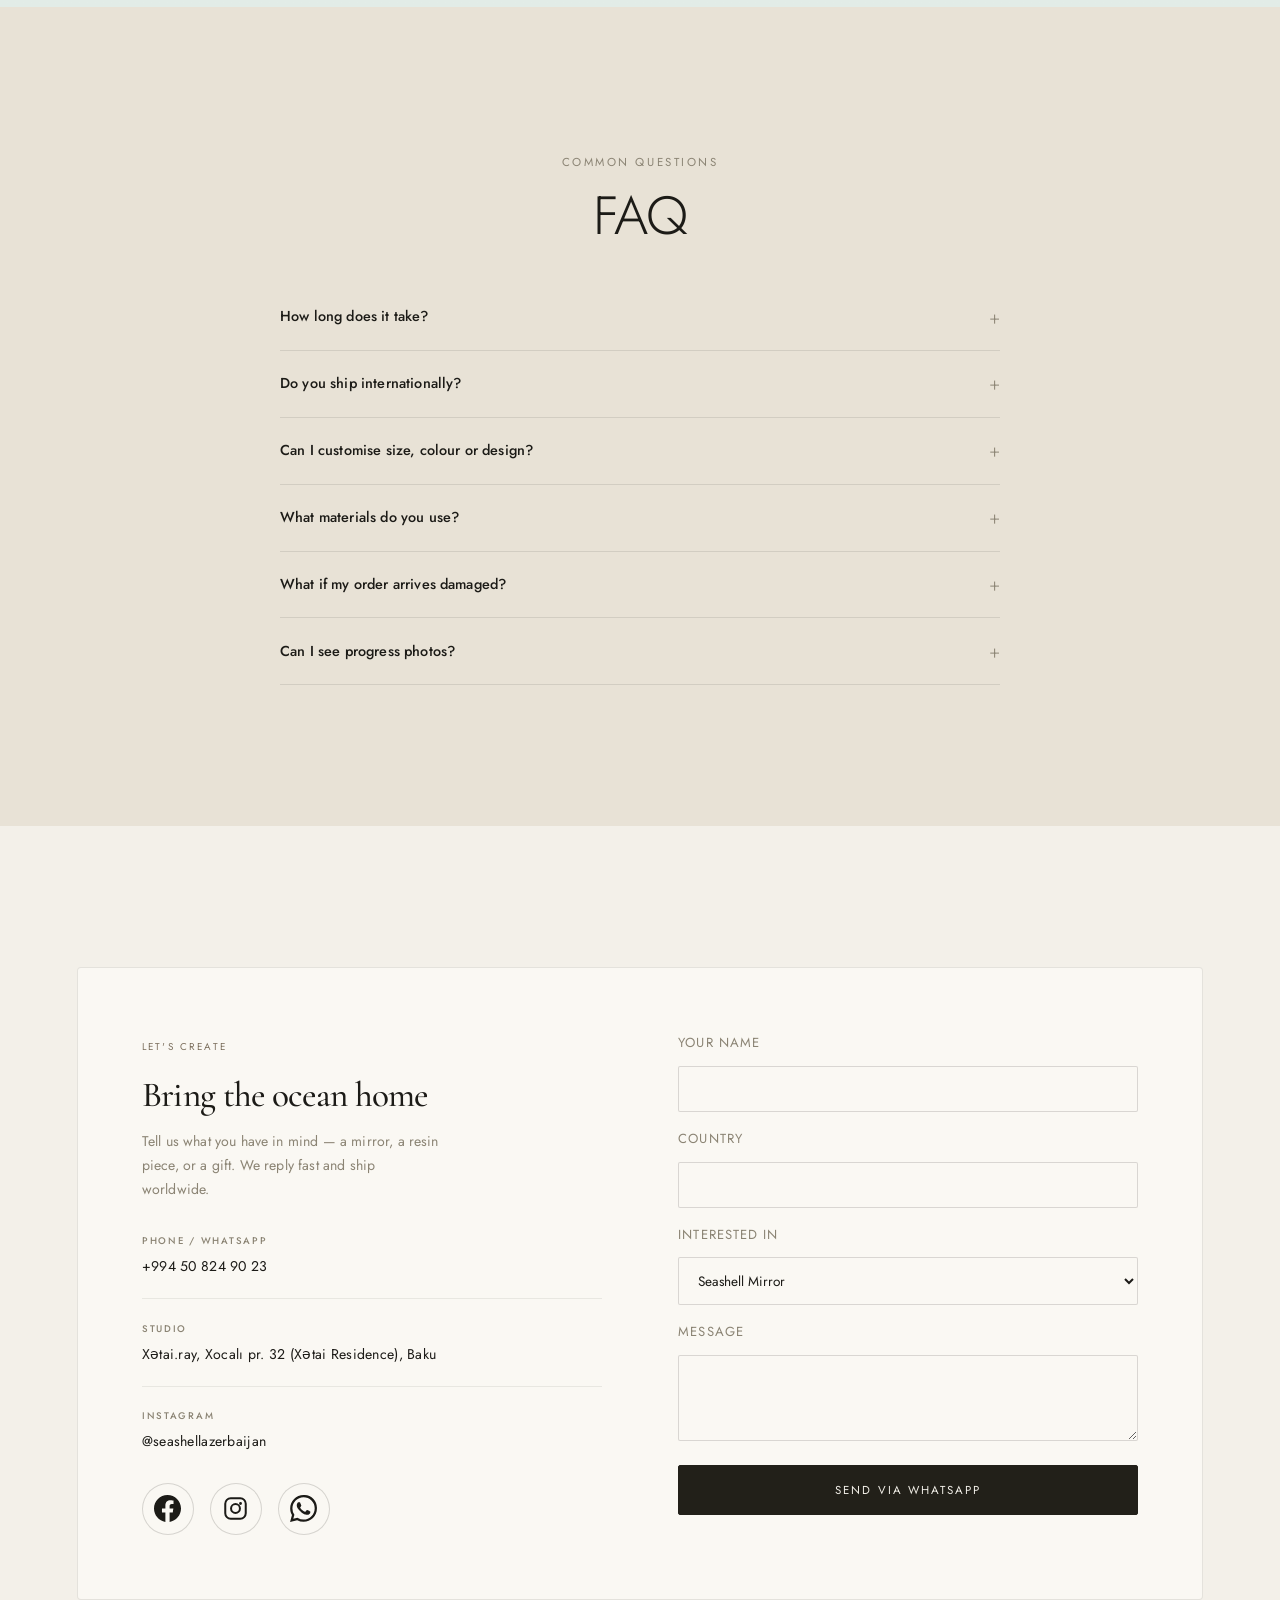
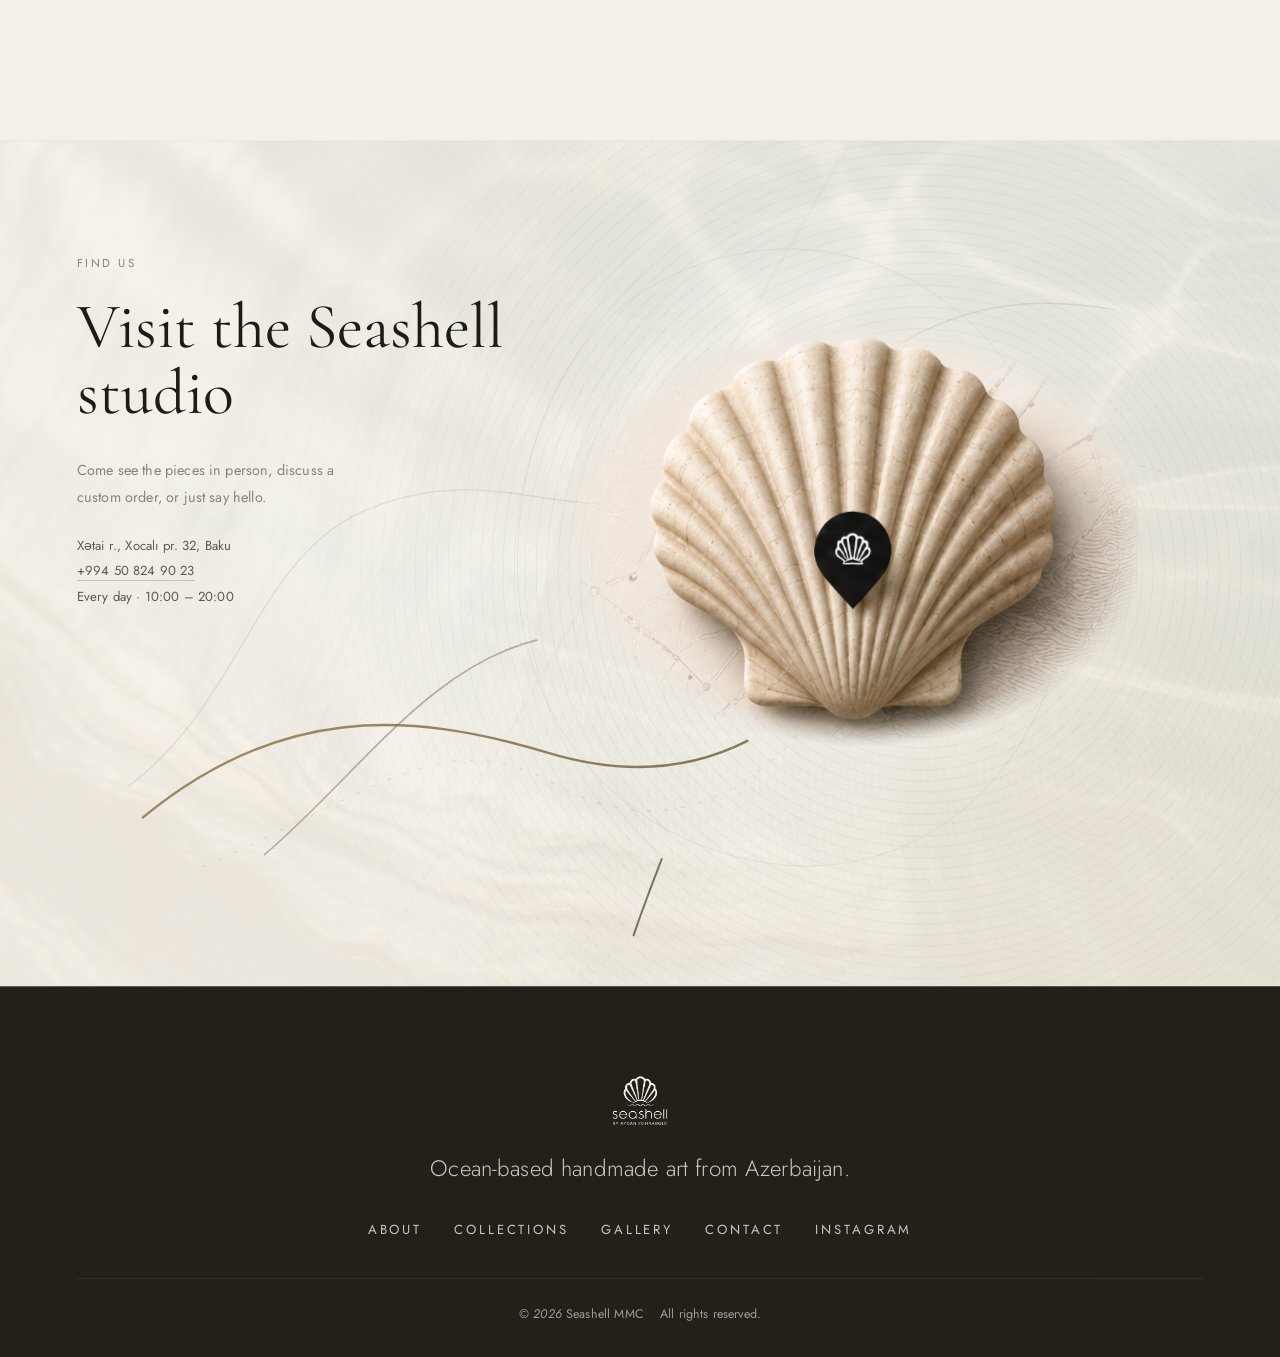
==== commit bdafdebf: "Update SEO: title, meta description, canonical URL, h1 heading" ====
--- a/index.html
+++ b/index.html
@@ -3,8 +3,9 @@
 <head>
   <meta charset="UTF-8" />
   <meta name="viewport" content="width=device-width, initial-scale=1.0" />
-  <title>Seashell — Handmade Mirrors, Resin Art & Gifts from Azerbaijan | From $35</title>
-  <meta name="description" content="Premium handmade mirrors, resin ocean art, shell mosaics & gift trays. Every piece made to order in Baku. Worldwide shipping from $35." />
+  <title>Seashell Official | SeashellOfficial.com</title>
+  <meta name="description" content="Seashell Official — official website. Discover more at seashellofficial.com." />
+  <link rel="canonical" href="https://seashellofficial.com/" />
   <link rel="icon" href="assets/logo-main.png" />
   <link rel="preconnect" href="https://fonts.googleapis.com" />
   <link rel="preconnect" href="https://fonts.gstatic.com" crossorigin />
@@ -78,9 +79,8 @@
     <div class="hero__content">
       <span class="hero__eyebrow" data-i18n="hero.eyebrow">Handmade · Baku, Azerbaijan · Ships Worldwide</span>
       <h1 class="hero__title">
-        <span class="line"><span data-i18n="hero.title1">Seashell</span></span>
-        <span class="line"><span class="italic" data-i18n="hero.title2">by Aydan</span></span>
-        <span class="line"><span data-i18n="hero.title3">Zohrabqizi</span></span>
+        <span class="line"><span>Seashell</span></span>
+        <span class="line"><span class="italic">Official</span></span>
       </h1>
       <p class="hero__sub reveal" data-i18n="hero.sub">Each piece is shaped by hand from shells, resin and the calm of the Caspian — created to travel the world.</p>
       <div class="hero__actions reveal">
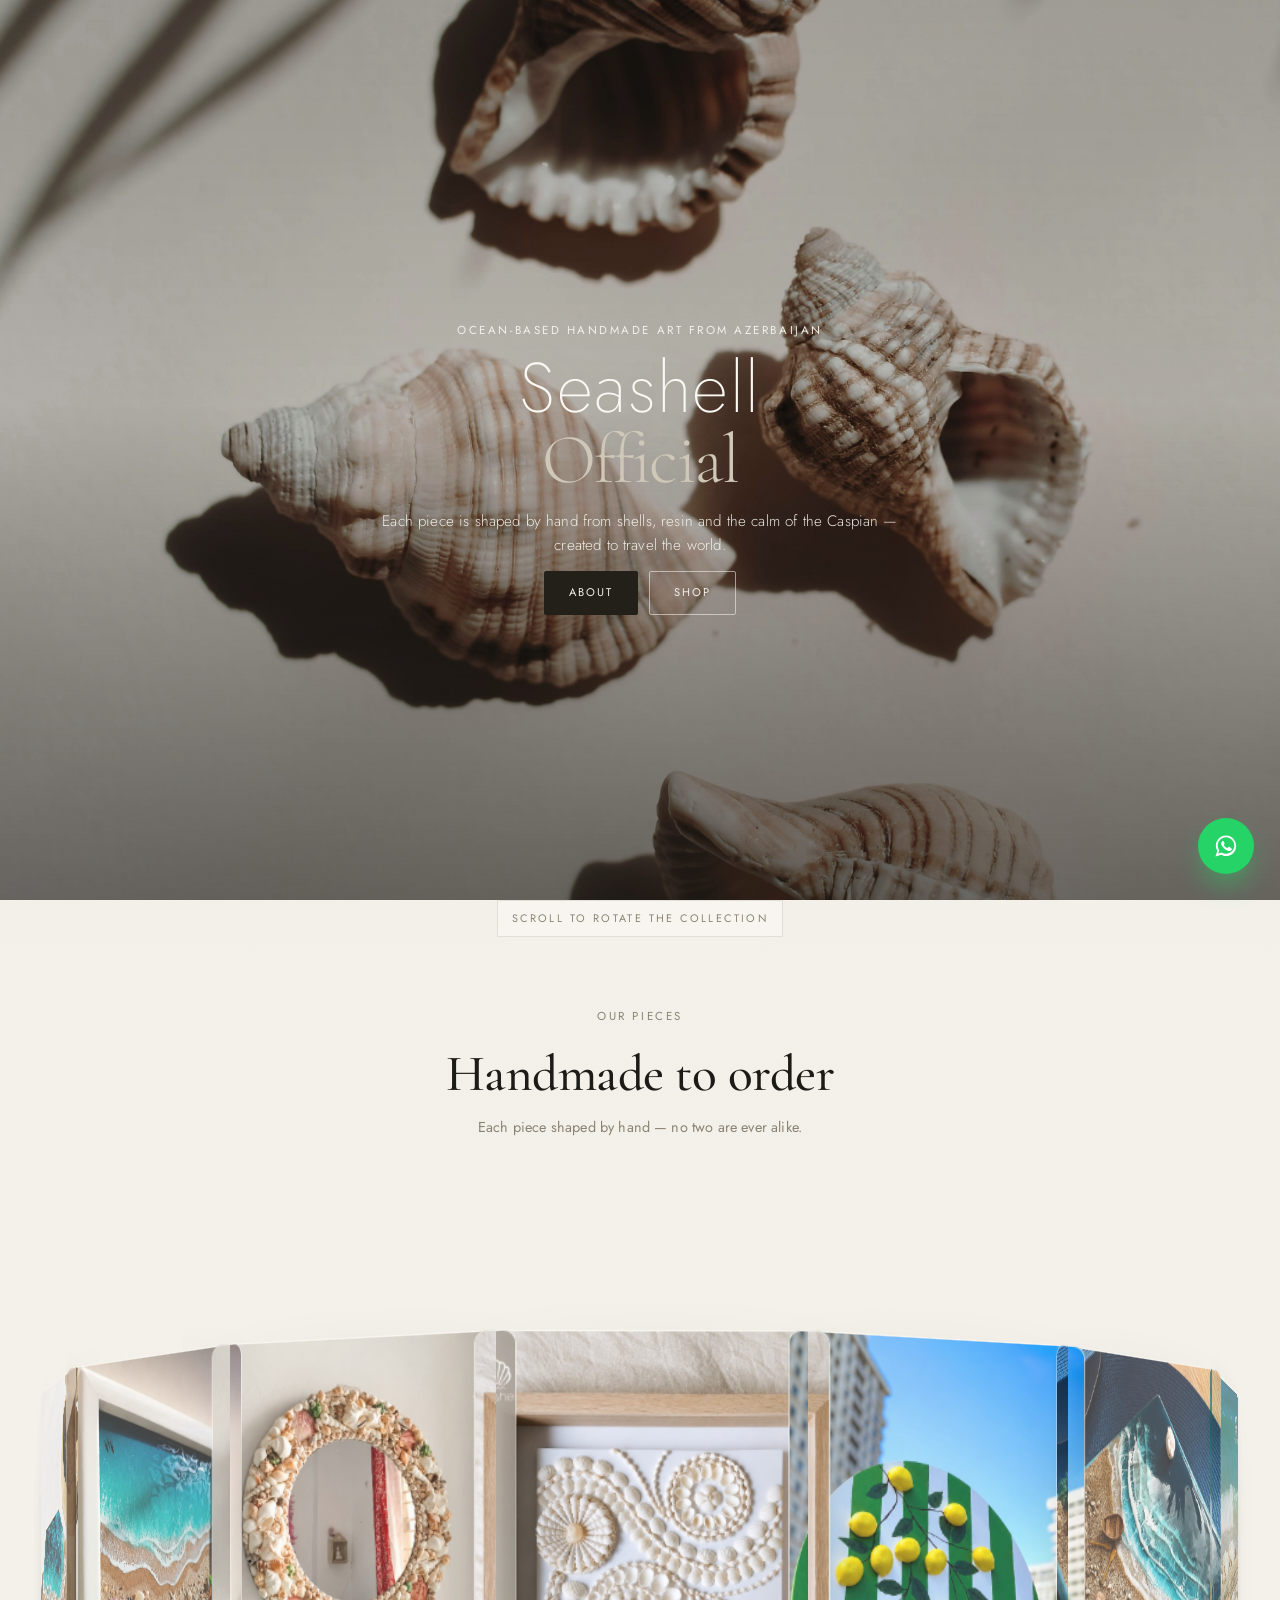
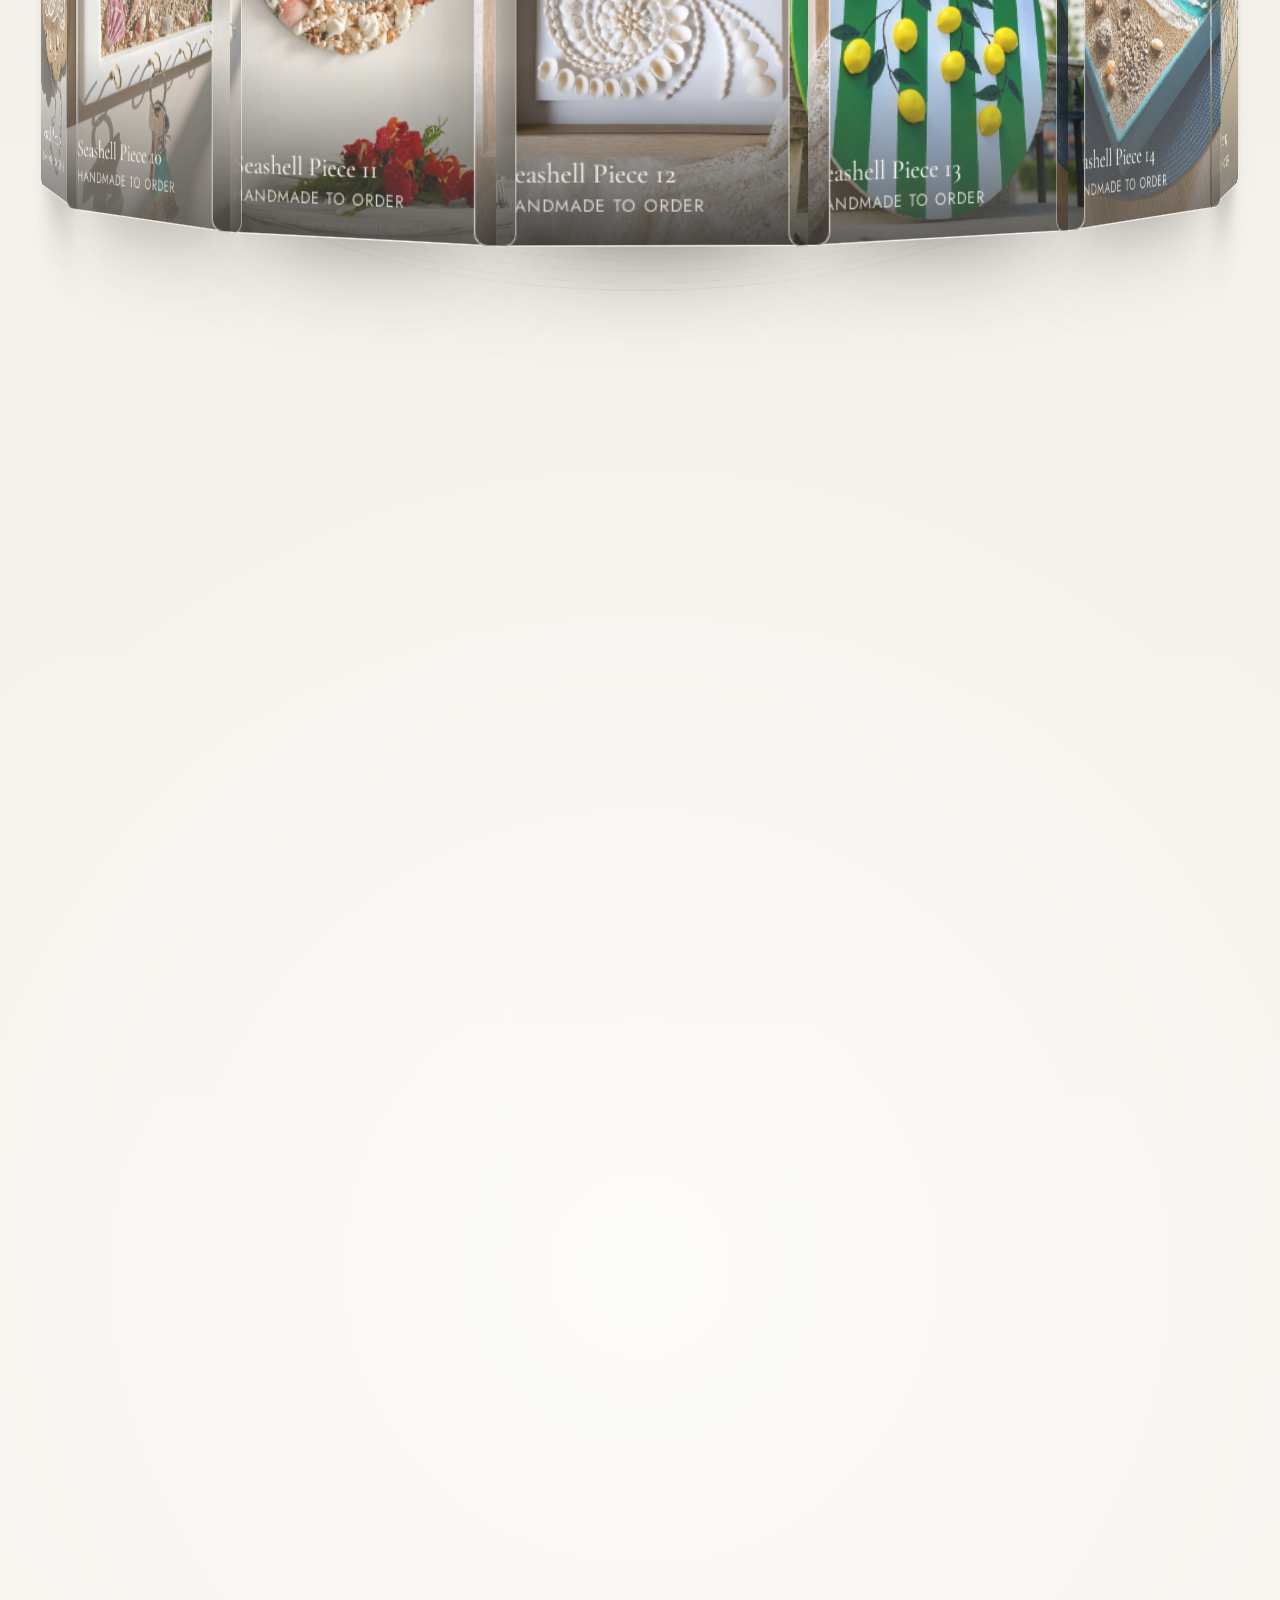
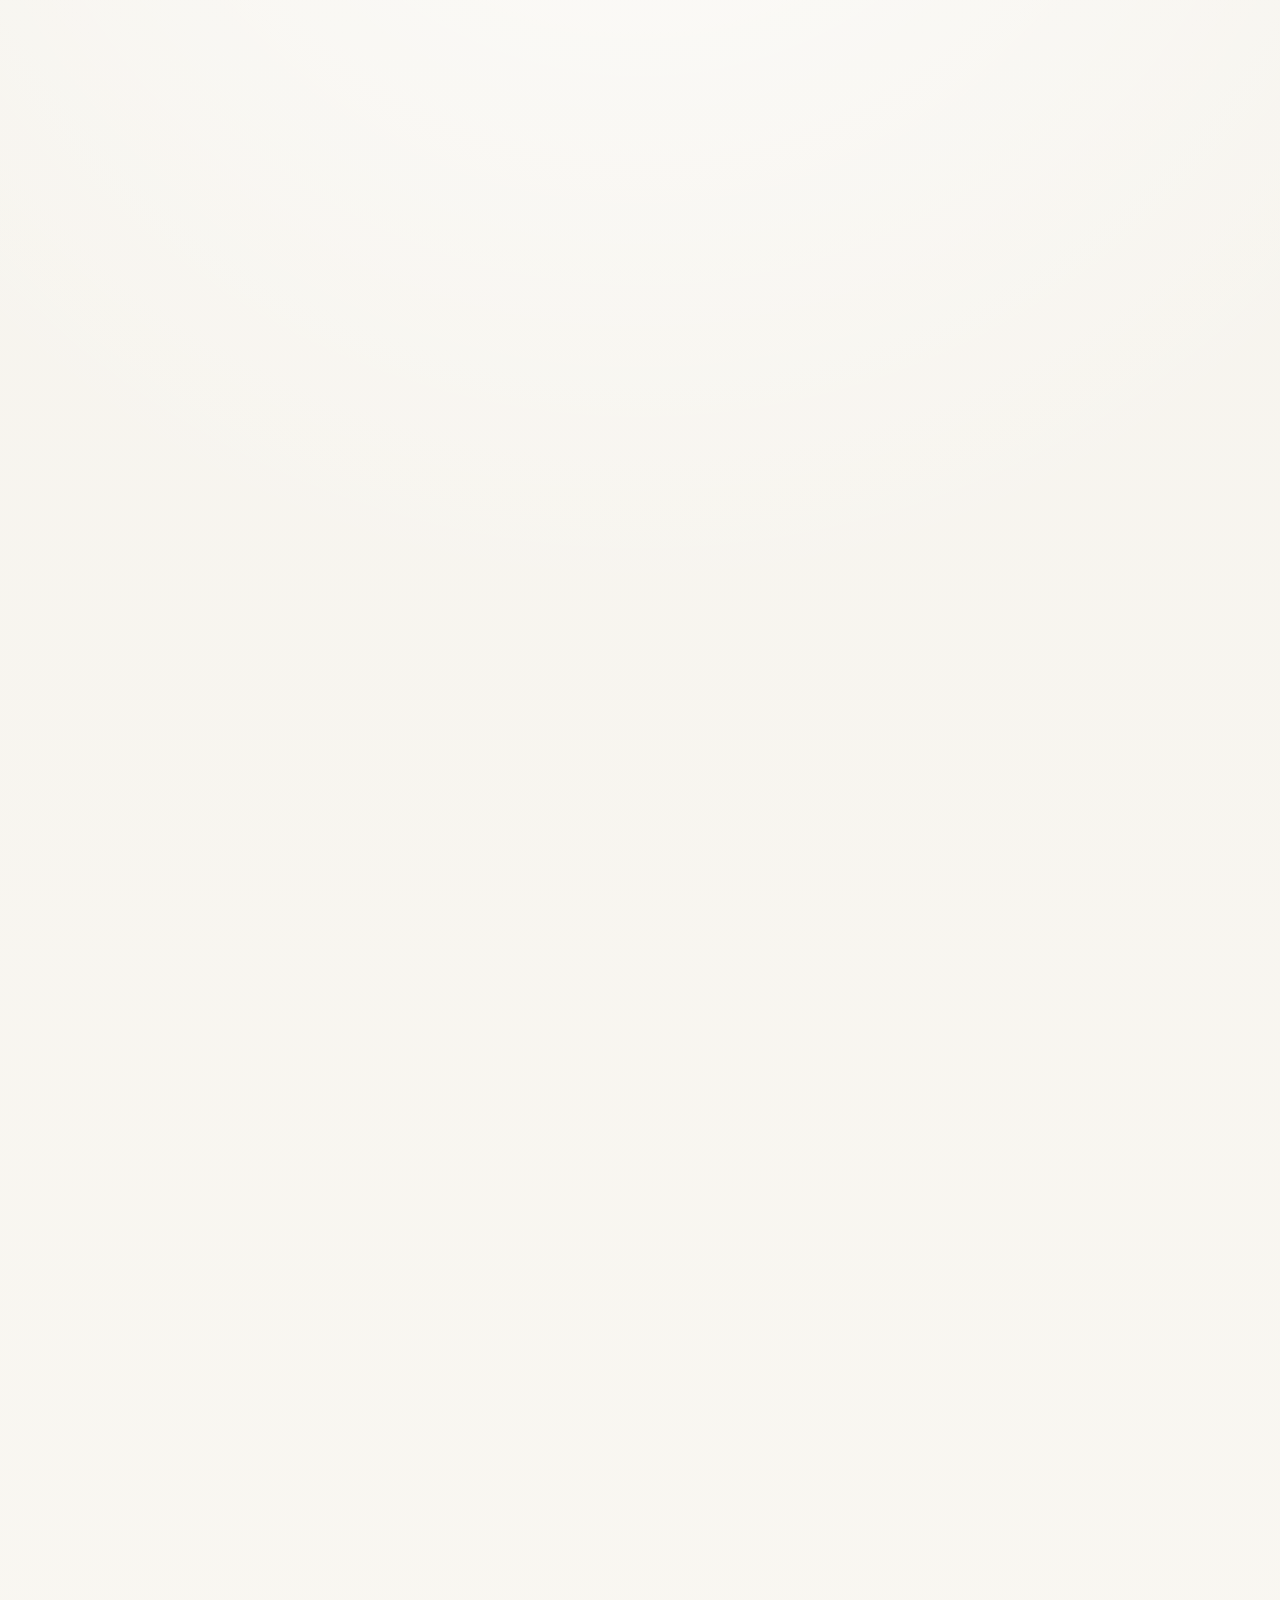
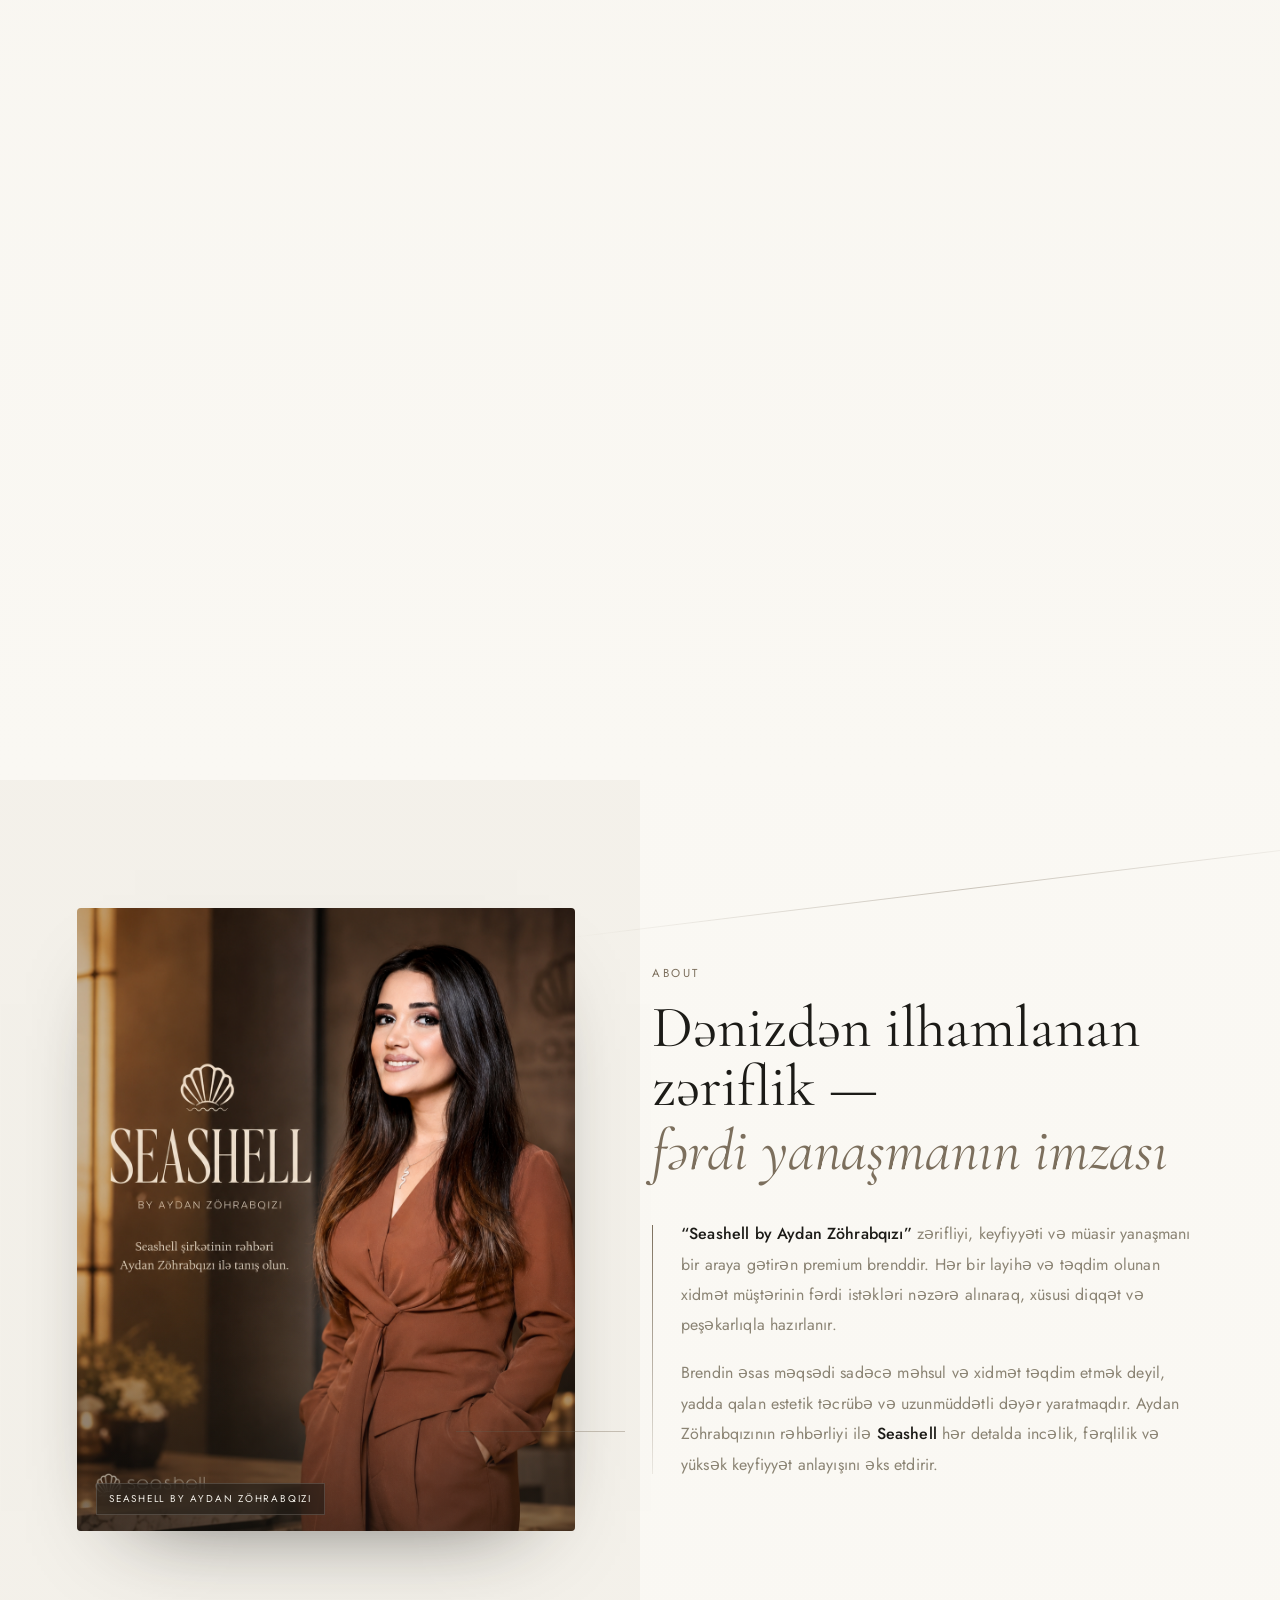
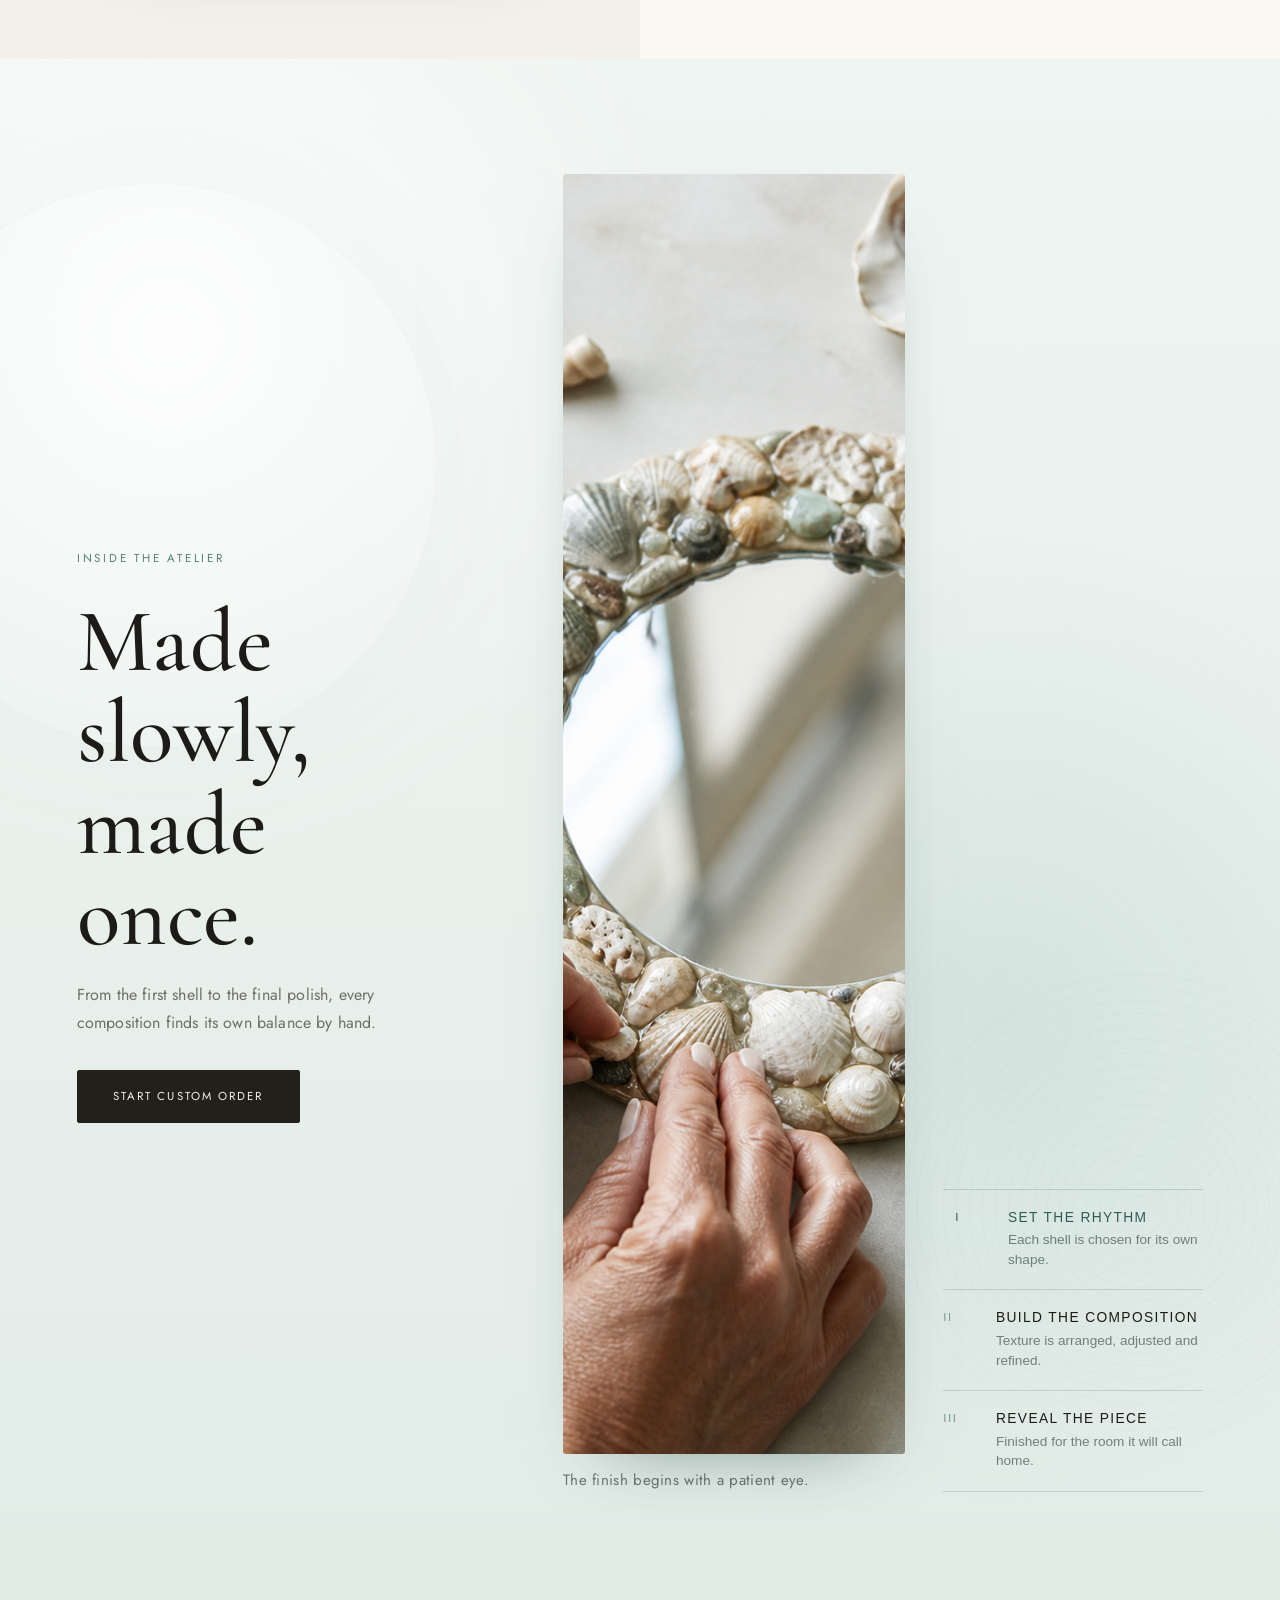
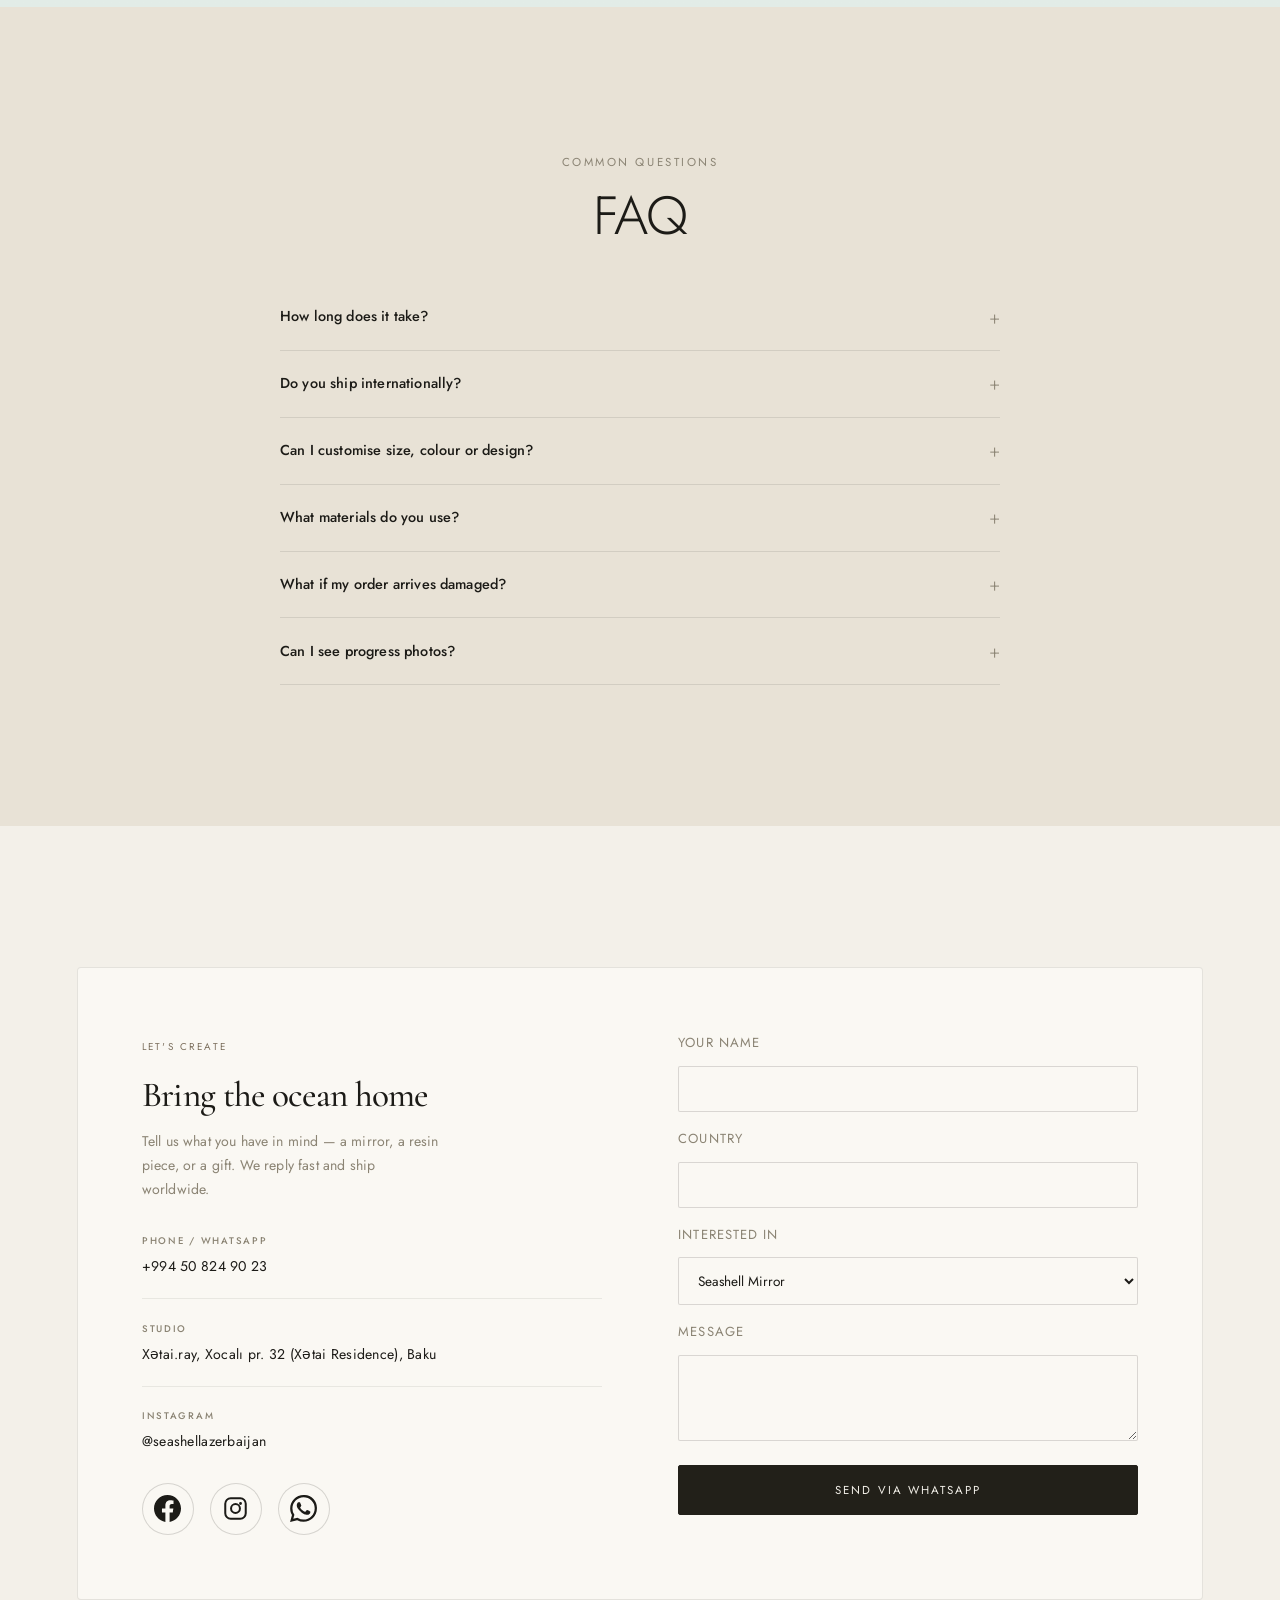
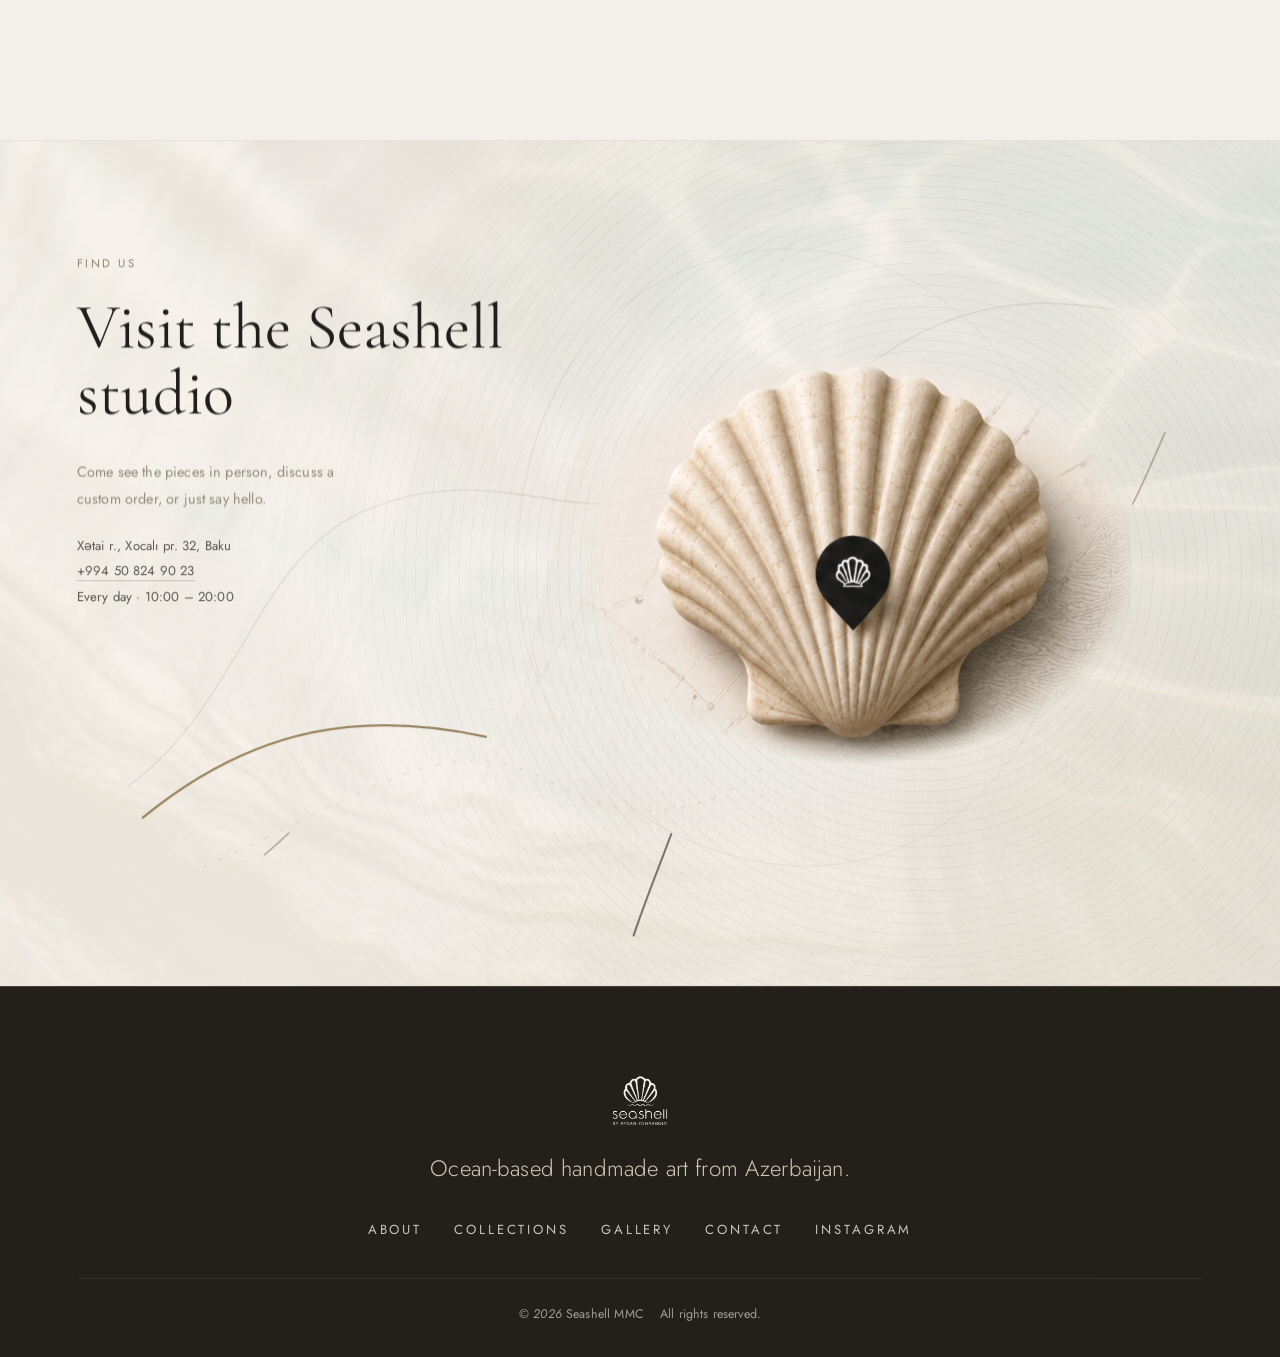
==== commit 8d65b45d: "SEO: add Open Graph, JSON-LD schema, robots.txt, improve sitemap" ====
--- a/index.html
+++ b/index.html
@@ -6,6 +6,55 @@
   <title>Seashell Official | SeashellOfficial.com</title>
   <meta name="description" content="Seashell Official — official website. Discover more at seashellofficial.com." />
   <link rel="canonical" href="https://seashellofficial.com/" />
+
+  <!-- Open Graph -->
+  <meta property="og:type"        content="website" />
+  <meta property="og:url"         content="https://seashellofficial.com/" />
+  <meta property="og:title"       content="Seashell Official | SeashellOfficial.com" />
+  <meta property="og:description" content="Seashell Official — official website. Discover more at seashellofficial.com." />
+  <meta property="og:image"       content="https://seashellofficial.com/assets/hero-shells-unsplash.jpg" />
+  <meta property="og:site_name"   content="Seashell Official" />
+
+  <!-- Twitter Card -->
+  <meta name="twitter:card"        content="summary_large_image" />
+  <meta name="twitter:title"       content="Seashell Official | SeashellOfficial.com" />
+  <meta name="twitter:description" content="Seashell Official — official website. Discover more at seashellofficial.com." />
+  <meta name="twitter:image"       content="https://seashellofficial.com/assets/hero-shells-unsplash.jpg" />
+
+  <!-- Extra SEO signals -->
+  <meta name="robots"  content="index, follow" />
+  <meta name="author"  content="Seashell Official" />
+  <meta name="keywords" content="Seashell Official, seashellofficial, seashellofficial.com, seashell azerbaijan, handmade mirrors, resin art baku" />
+
+  <!-- JSON-LD Structured Data -->
+  <script type="application/ld+json">
+  {
+    "@context": "https://schema.org",
+    "@type": "Organization",
+    "name": "Seashell Official",
+    "alternateName": "SeashellOfficial",
+    "url": "https://seashellofficial.com/",
+    "logo": "https://seashellofficial.com/assets/logo-main.png",
+    "description": "Seashell Official — official website. Discover more at seashellofficial.com.",
+    "sameAs": [
+      "https://www.instagram.com/seashellazerbaijan/",
+      "https://www.facebook.com/seashellazerbaijan/"
+    ],
+    "contactPoint": {
+      "@type": "ContactPoint",
+      "telephone": "+994508249023",
+      "contactType": "customer service",
+      "availableLanguage": ["English", "Azerbaijani", "Russian"]
+    },
+    "address": {
+      "@type": "PostalAddress",
+      "streetAddress": "Xocalı pr. 32",
+      "addressLocality": "Baku",
+      "addressCountry": "AZ"
+    }
+  }
+  </script>
+
   <link rel="icon" href="assets/logo-main.png" />
   <link rel="preconnect" href="https://fonts.googleapis.com" />
   <link rel="preconnect" href="https://fonts.gstatic.com" crossorigin />
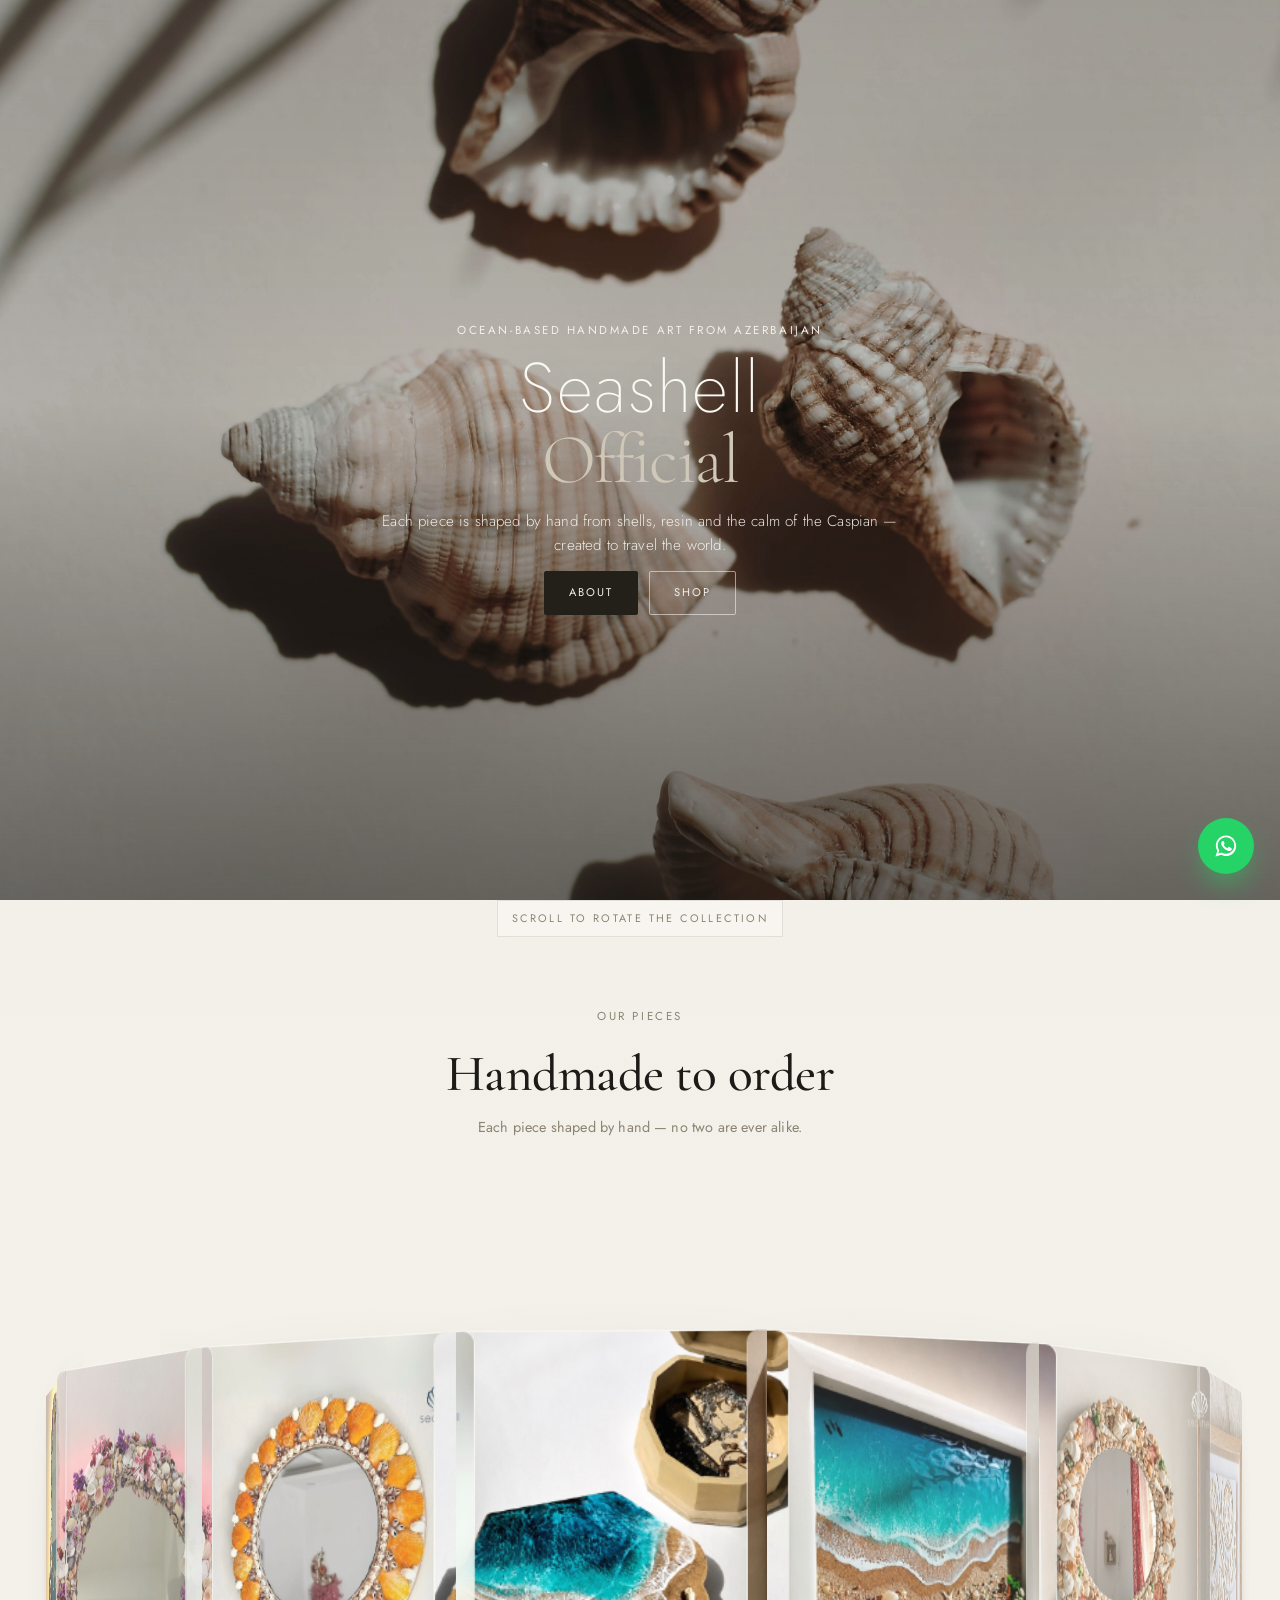
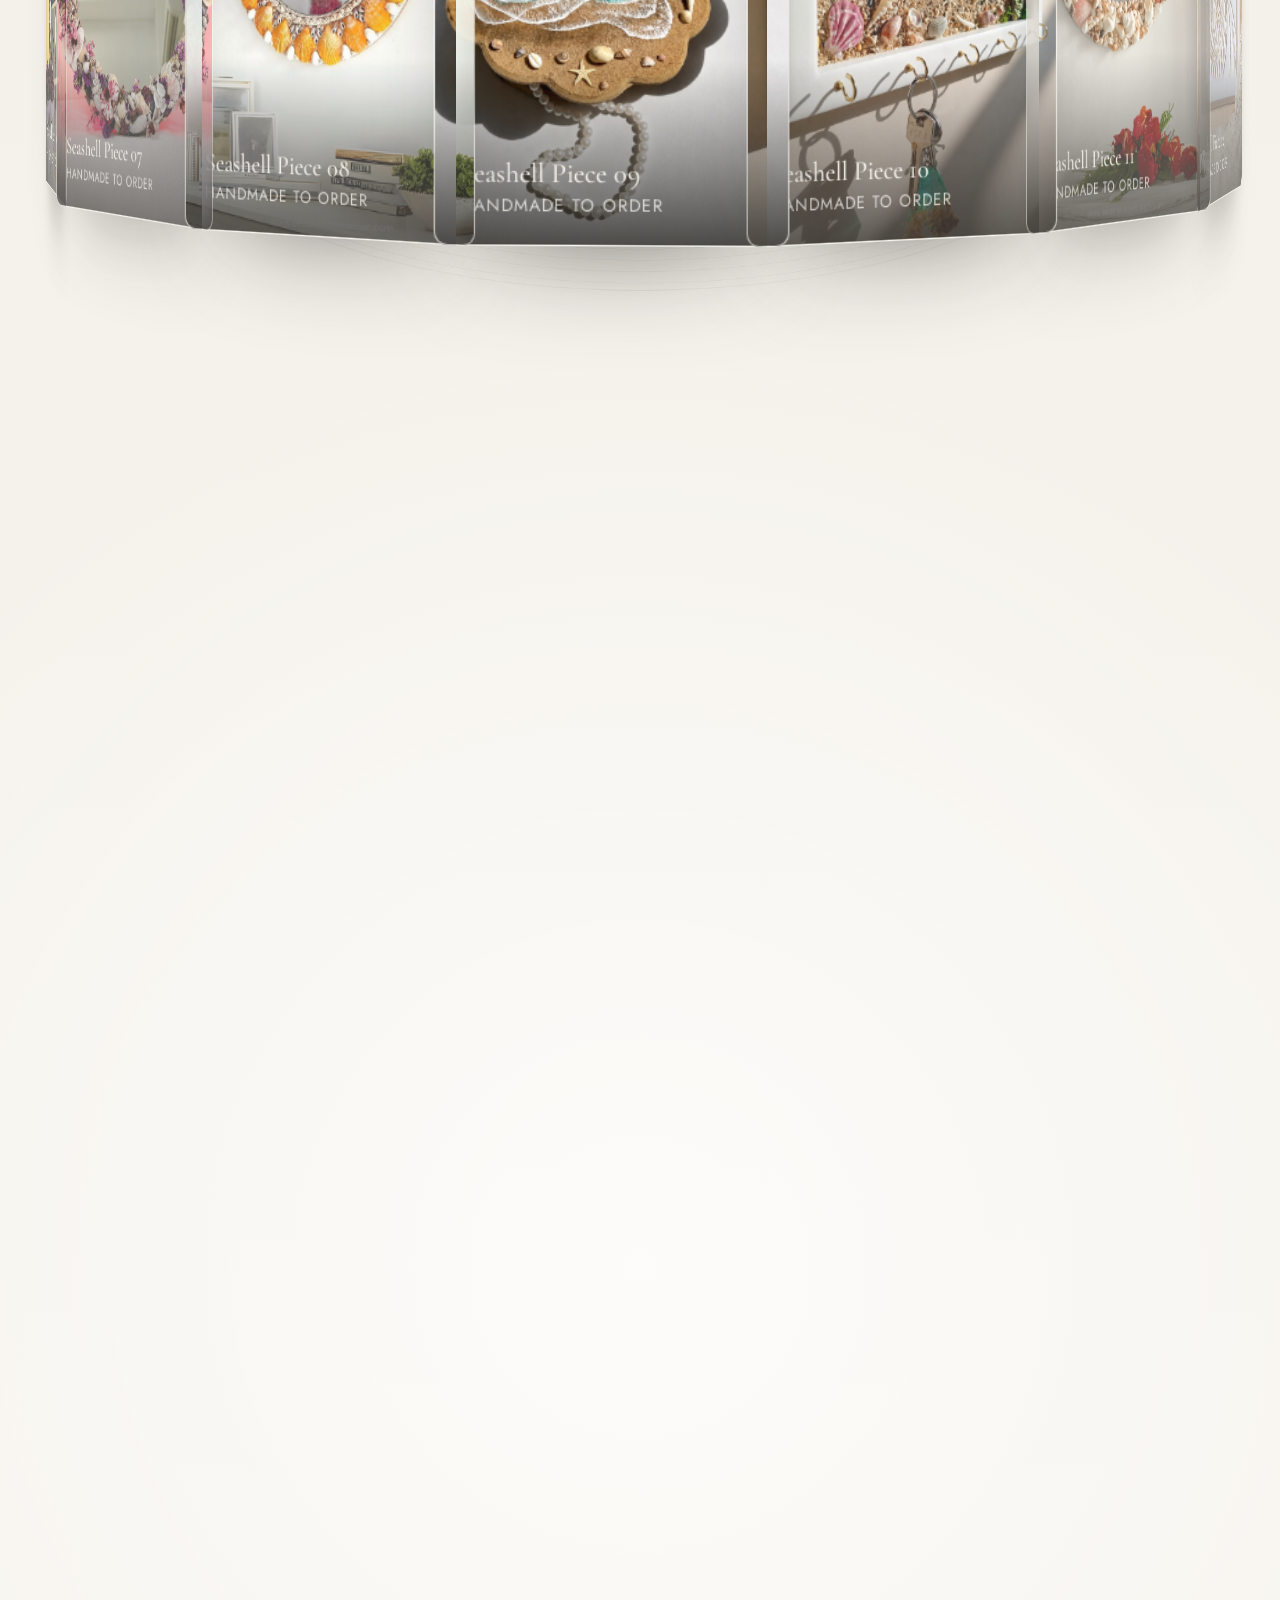
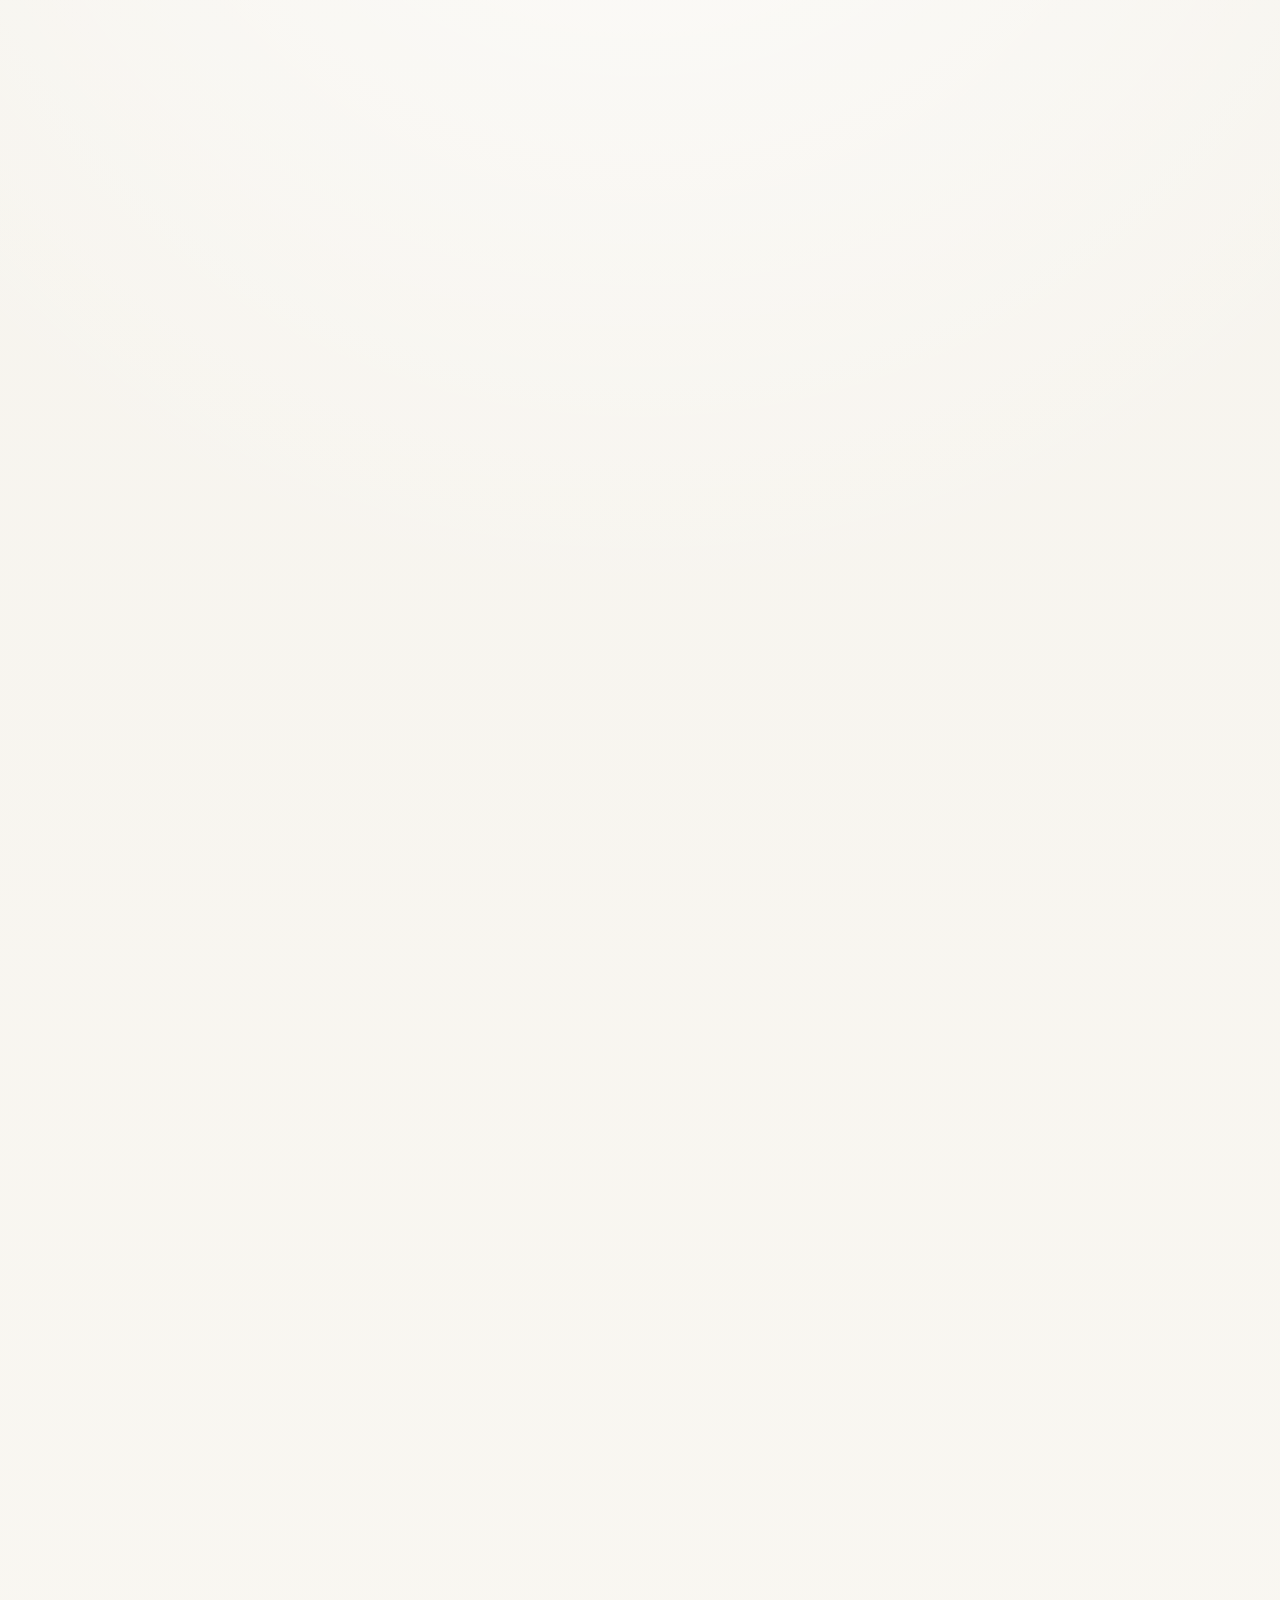
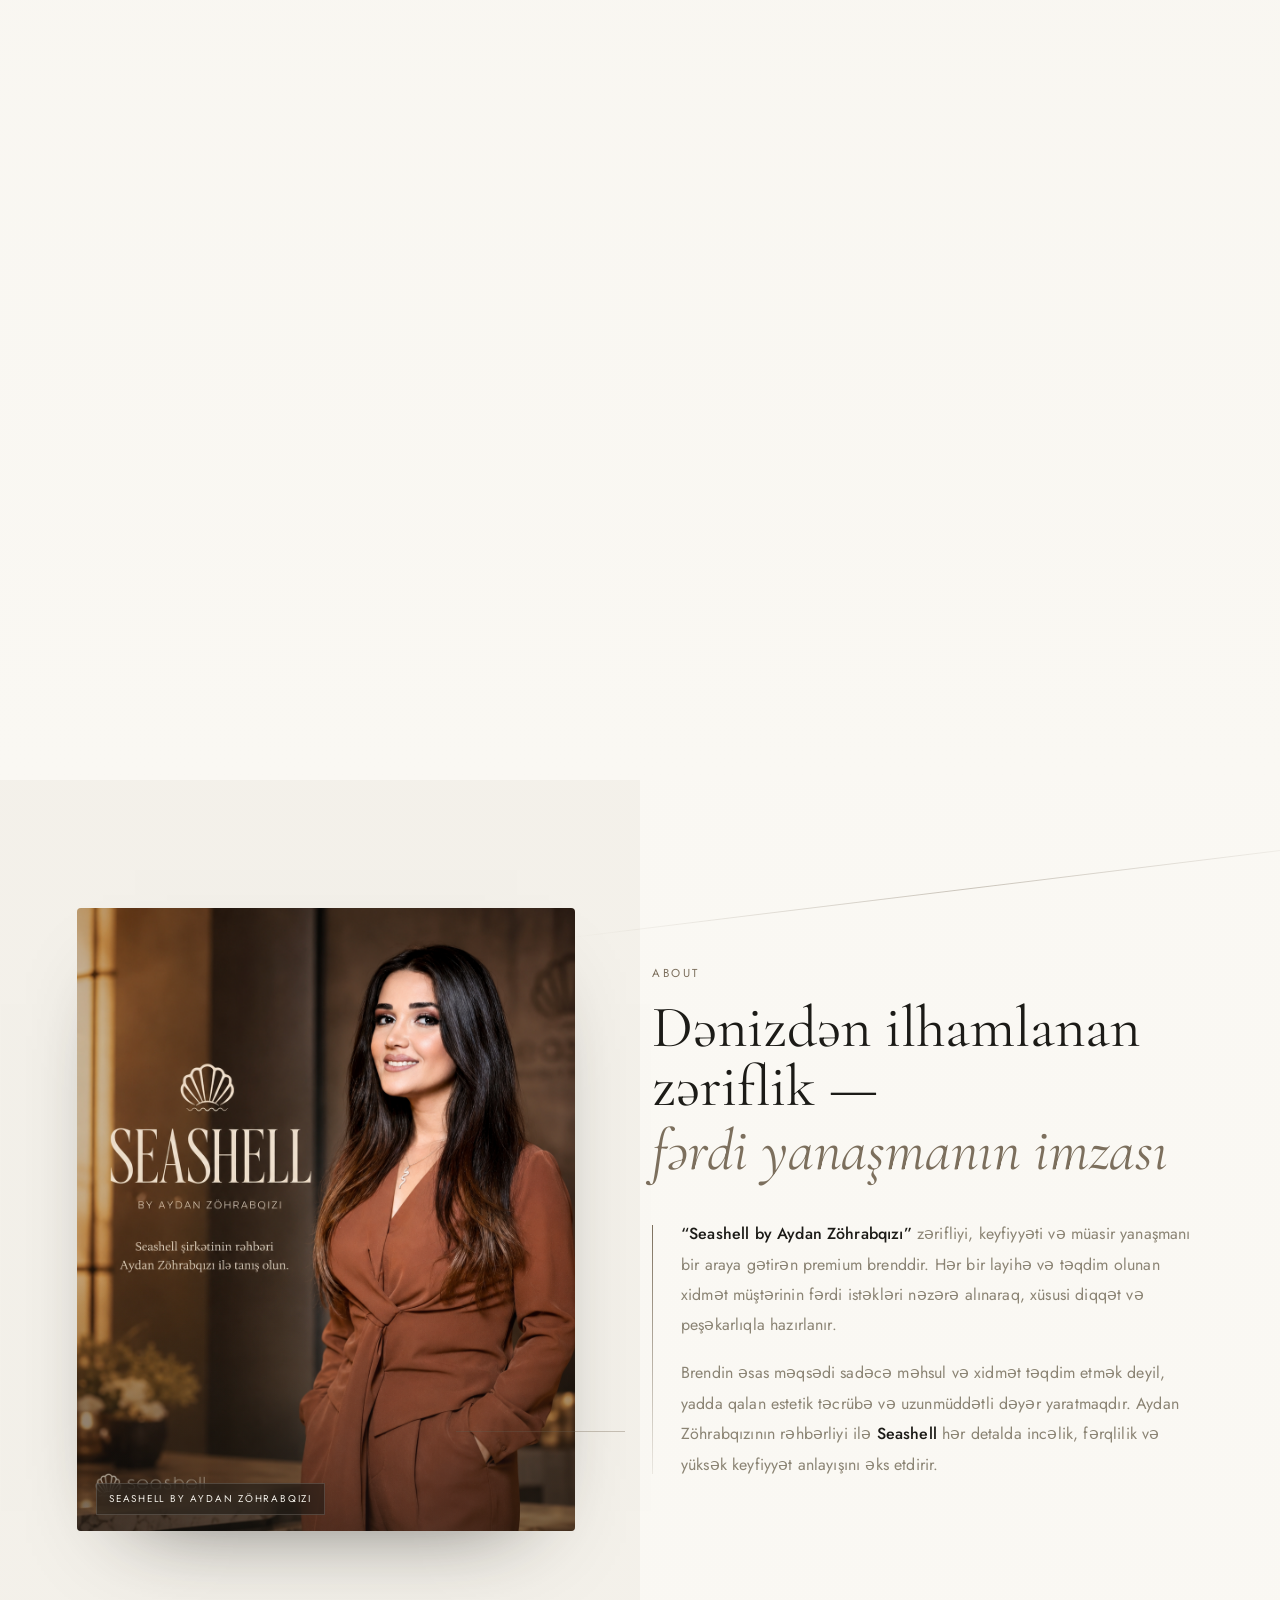
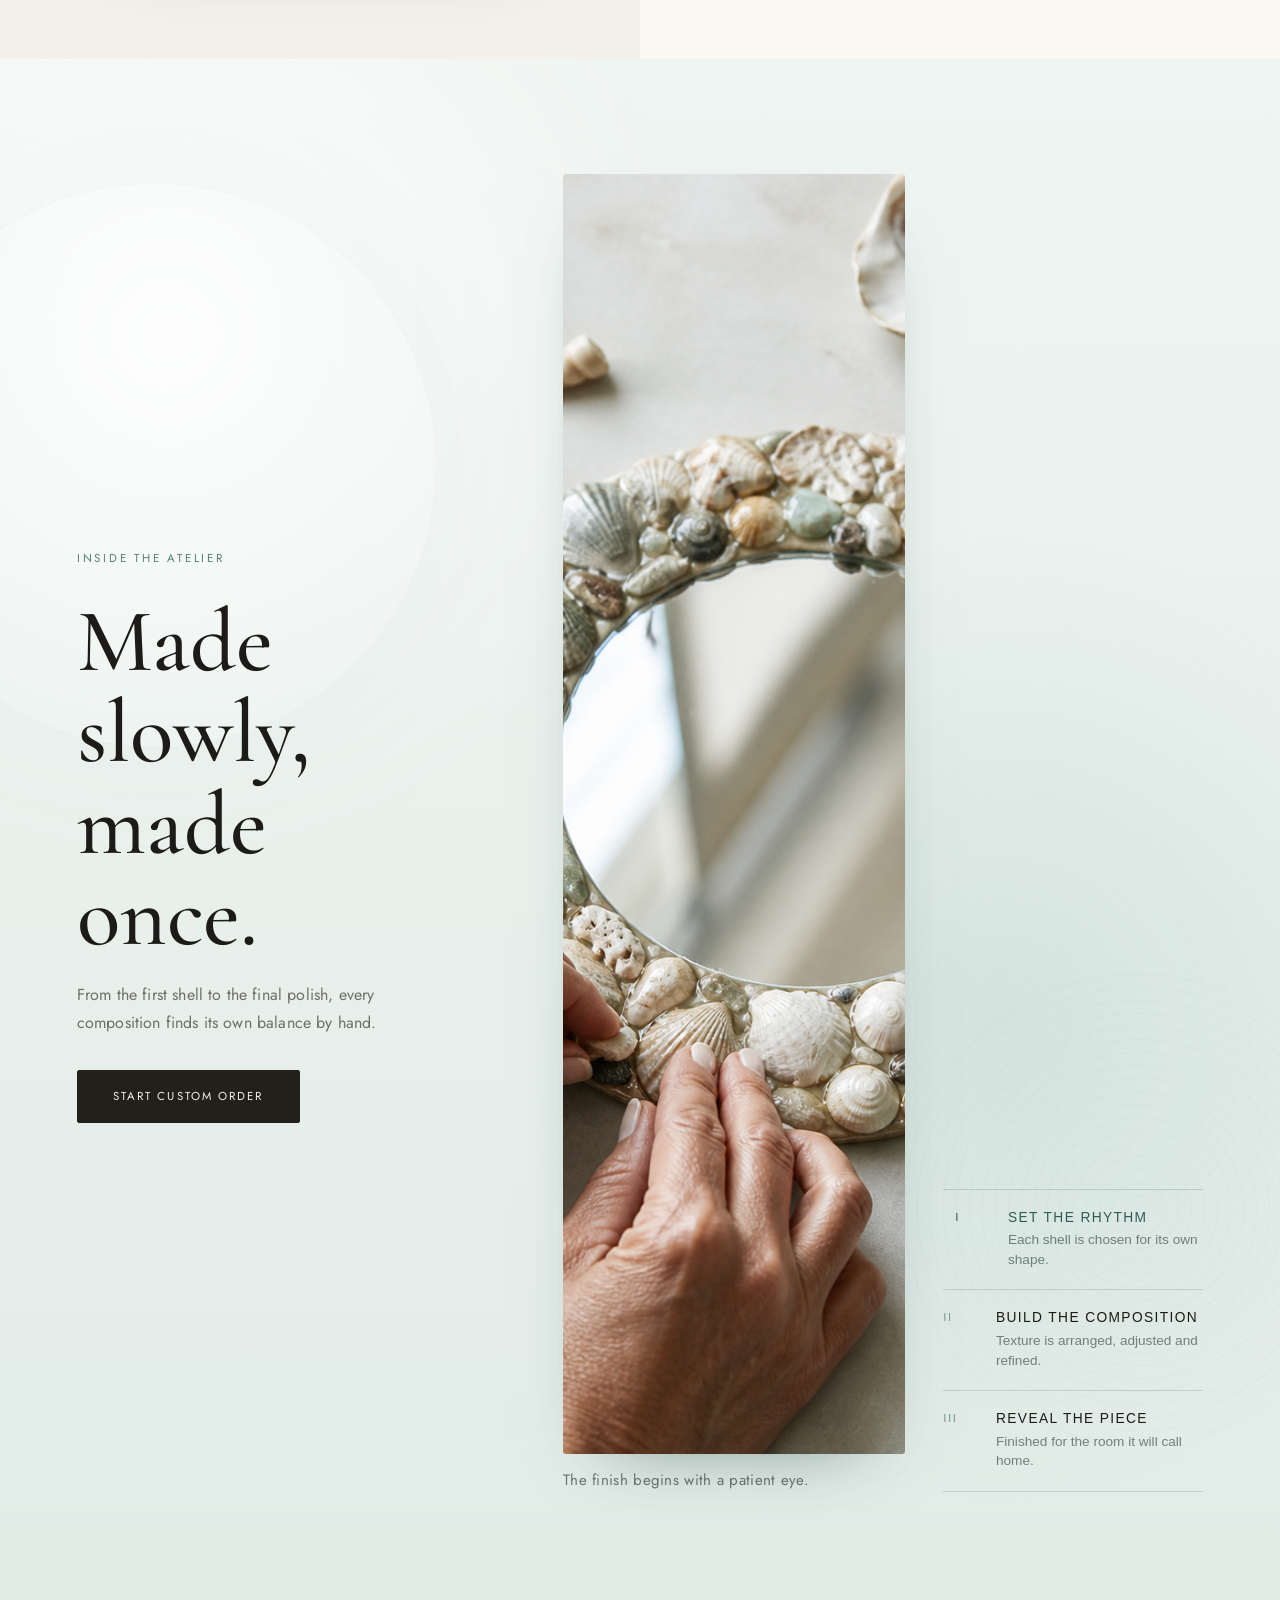
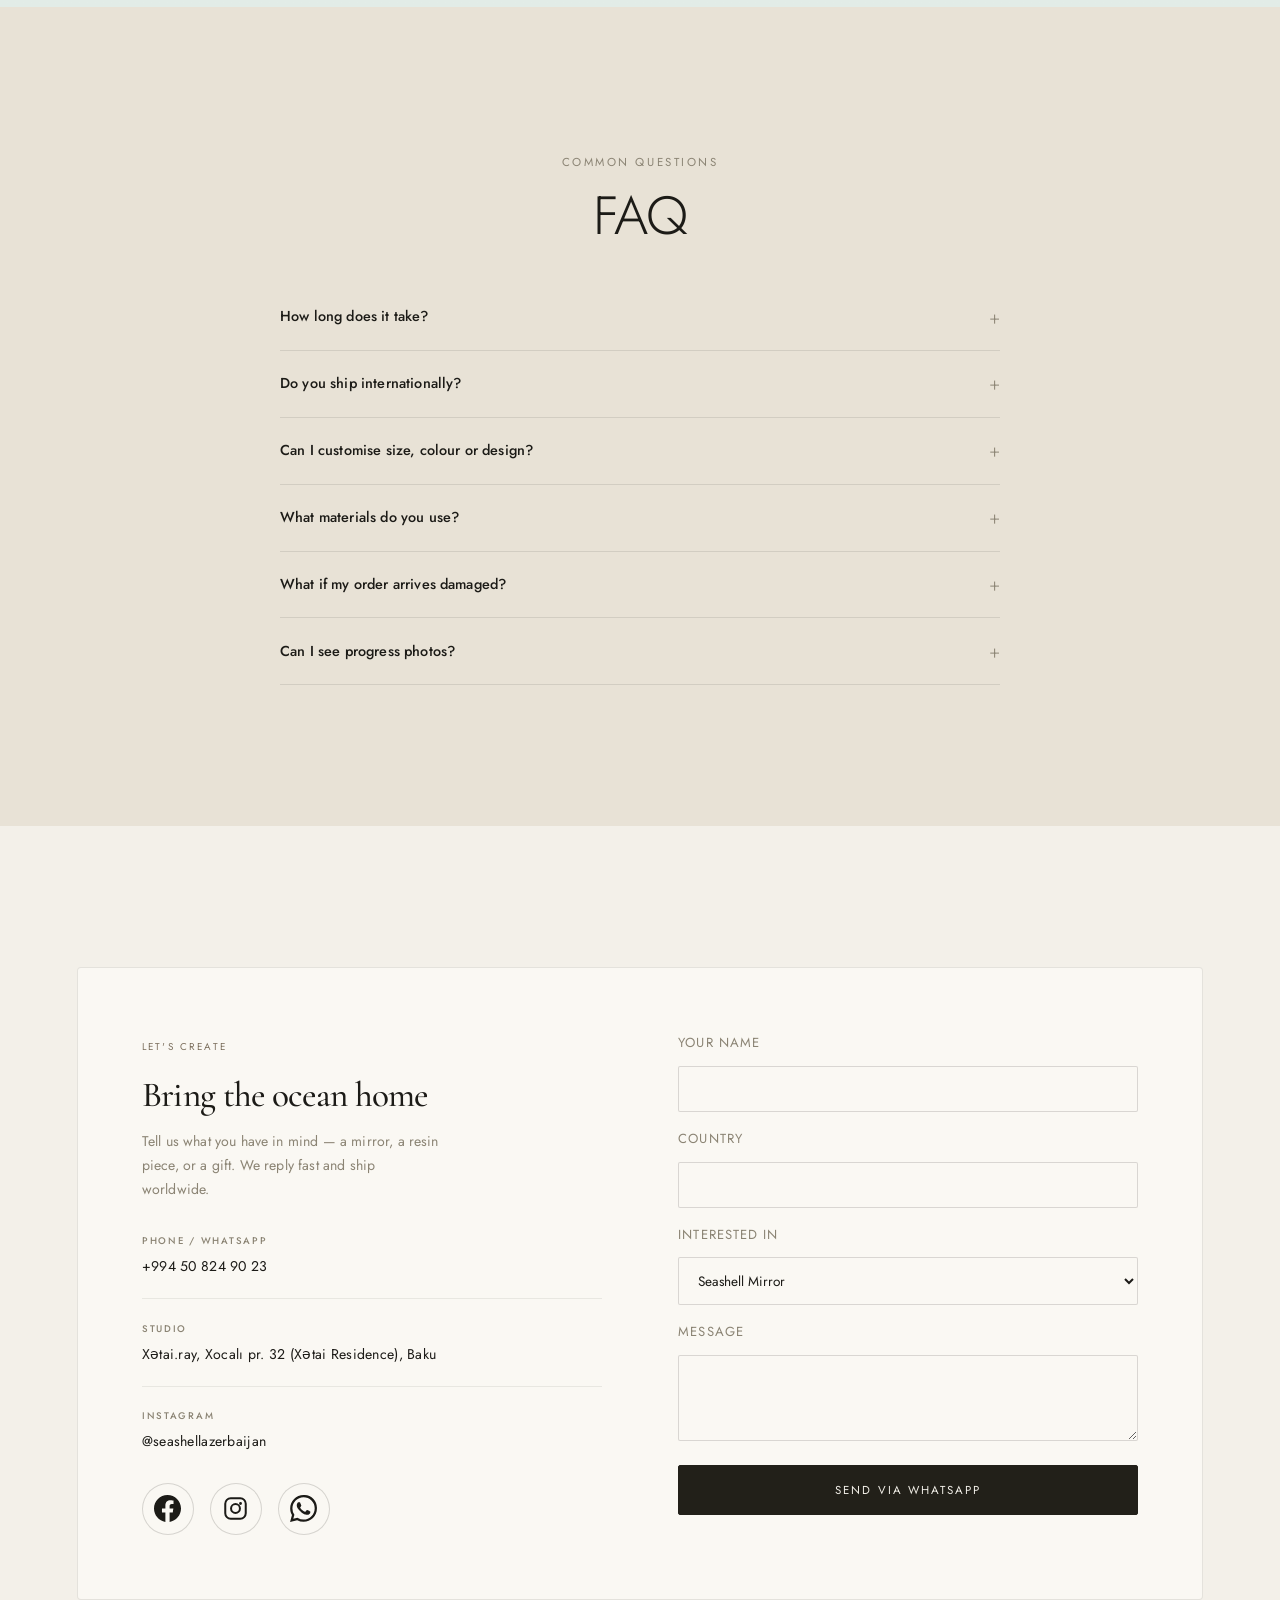
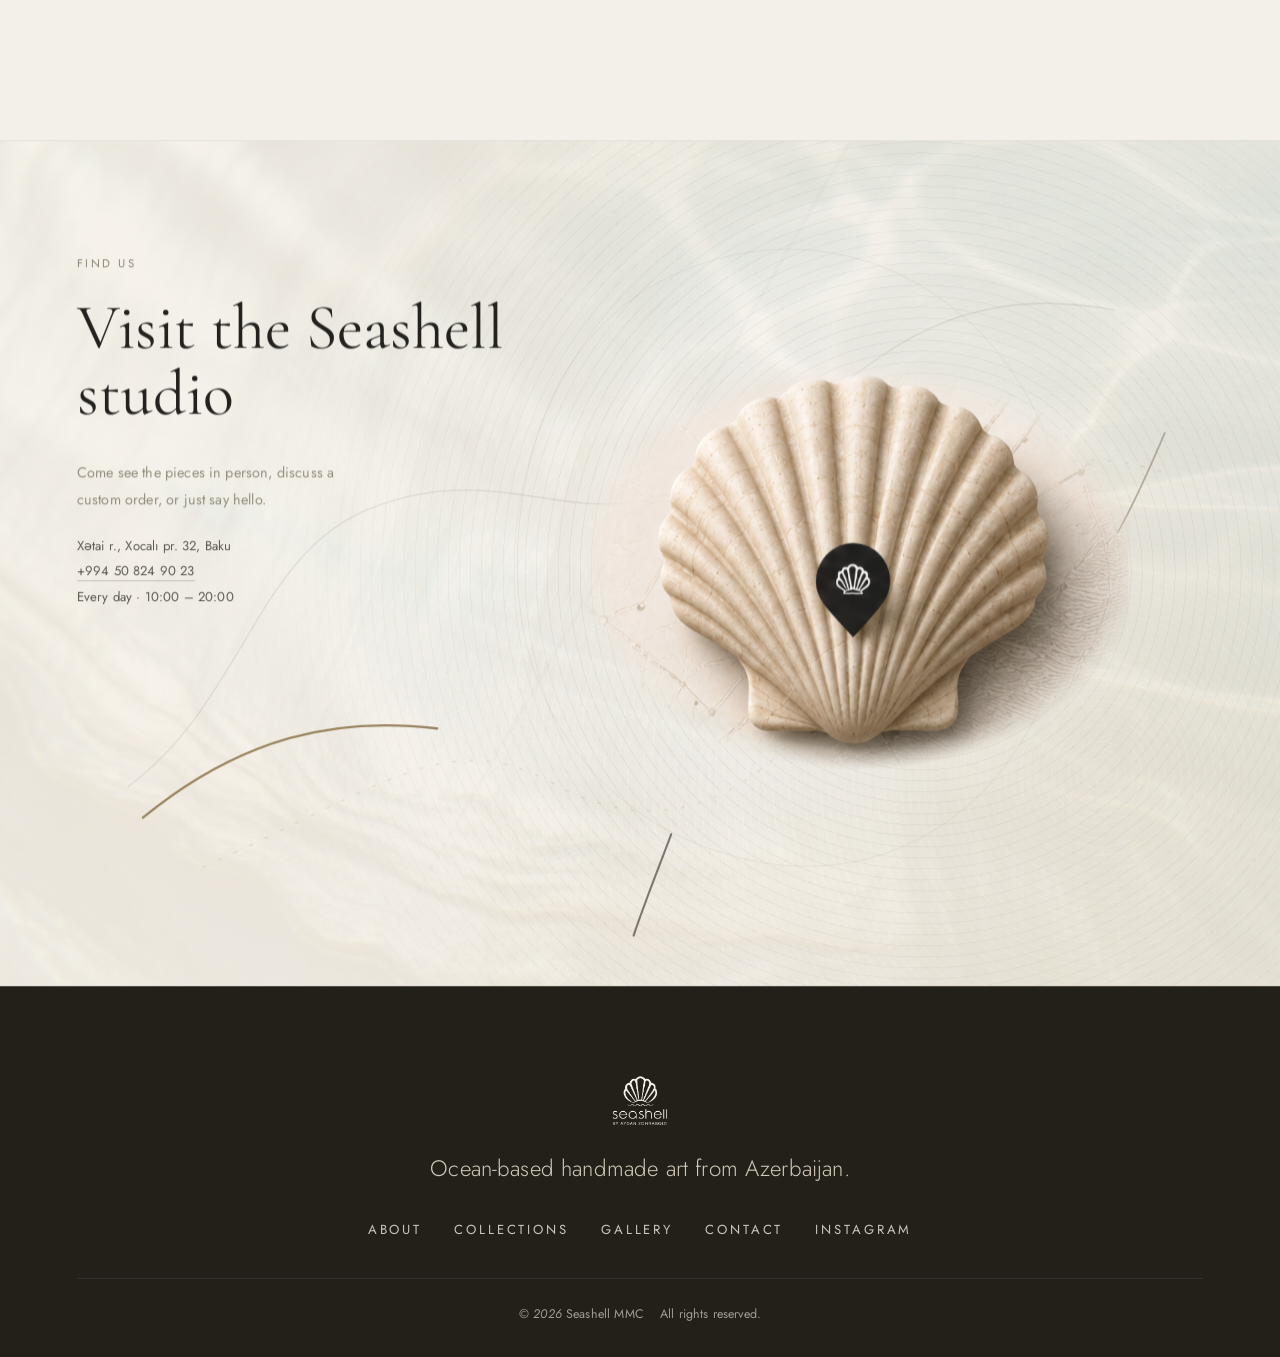
==== commit 9fc20162: "SEO: WebSite+LocalBusiness schema, shop.html full SEO, preload hints" ====
--- a/index.html
+++ b/index.html
@@ -26,13 +26,29 @@
   <meta name="author"  content="Seashell Official" />
   <meta name="keywords" content="Seashell Official, seashellofficial, seashellofficial.com, seashell azerbaijan, handmade mirrors, resin art baku" />
 
-  <!-- JSON-LD Structured Data -->
+  <!-- JSON-LD: WebSite (enables Google Sitelinks search) -->
+  <script type="application/ld+json">
+  {
+    "@context": "https://schema.org",
+    "@type": "WebSite",
+    "name": "Seashell Official",
+    "alternateName": "SeashellOfficial",
+    "url": "https://seashellofficial.com/",
+    "potentialAction": {
+      "@type": "SearchAction",
+      "target": "https://seashellofficial.com/shop.html?q={search_term_string}",
+      "query-input": "required name=search_term_string"
+    }
+  }
+  </script>
+
+  <!-- JSON-LD: Organization -->
   <script type="application/ld+json">
   {
     "@context": "https://schema.org",
     "@type": "Organization",
     "name": "Seashell Official",
-    "alternateName": "SeashellOfficial",
+    "alternateName": ["SeashellOfficial", "seashellofficial.com"],
     "url": "https://seashellofficial.com/",
     "logo": "https://seashellofficial.com/assets/logo-main.png",
     "description": "Seashell Official — official website. Discover more at seashellofficial.com.",
@@ -55,7 +71,38 @@
   }
   </script>
 
+  <!-- JSON-LD: LocalBusiness -->
+  <script type="application/ld+json">
+  {
+    "@context": "https://schema.org",
+    "@type": "LocalBusiness",
+    "name": "Seashell Official",
+    "image": "https://seashellofficial.com/assets/hero-shells-unsplash.jpg",
+    "url": "https://seashellofficial.com/",
+    "telephone": "+994508249023",
+    "address": {
+      "@type": "PostalAddress",
+      "streetAddress": "Xocalı pr. 32 (Xətai Residence)",
+      "addressLocality": "Baku",
+      "addressCountry": "AZ"
+    },
+    "openingHoursSpecification": {
+      "@type": "OpeningHoursSpecification",
+      "dayOfWeek": ["Monday","Tuesday","Wednesday","Thursday","Friday","Saturday","Sunday"],
+      "opens": "10:00",
+      "closes": "20:00"
+    },
+    "sameAs": [
+      "https://www.instagram.com/seashellazerbaijan/",
+      "https://www.facebook.com/seashellazerbaijan/"
+    ]
+  }
+  </script>
+
   <link rel="icon" href="assets/logo-main.png" />
+  <!-- Performance: preload critical assets -->
+  <link rel="preload" href="assets/hero-shells-unsplash.jpg" as="image" />
+  <link rel="preload" href="assets/logo-main.png" as="image" />
   <link rel="preconnect" href="https://fonts.googleapis.com" />
   <link rel="preconnect" href="https://fonts.gstatic.com" crossorigin />
   <link href="https://fonts.googleapis.com/css2?family=Cormorant+Garamond:ital,wght@0,400;0,500;0,600;1,400;1,500&family=Fraunces:ital,opsz,wght@0,9..144,300;0,9..144,400;0,9..144,500;0,9..144,600;1,9..144,400;1,9..144,500&family=Jost:wght@300;400;500;600&display=swap" rel="stylesheet" />
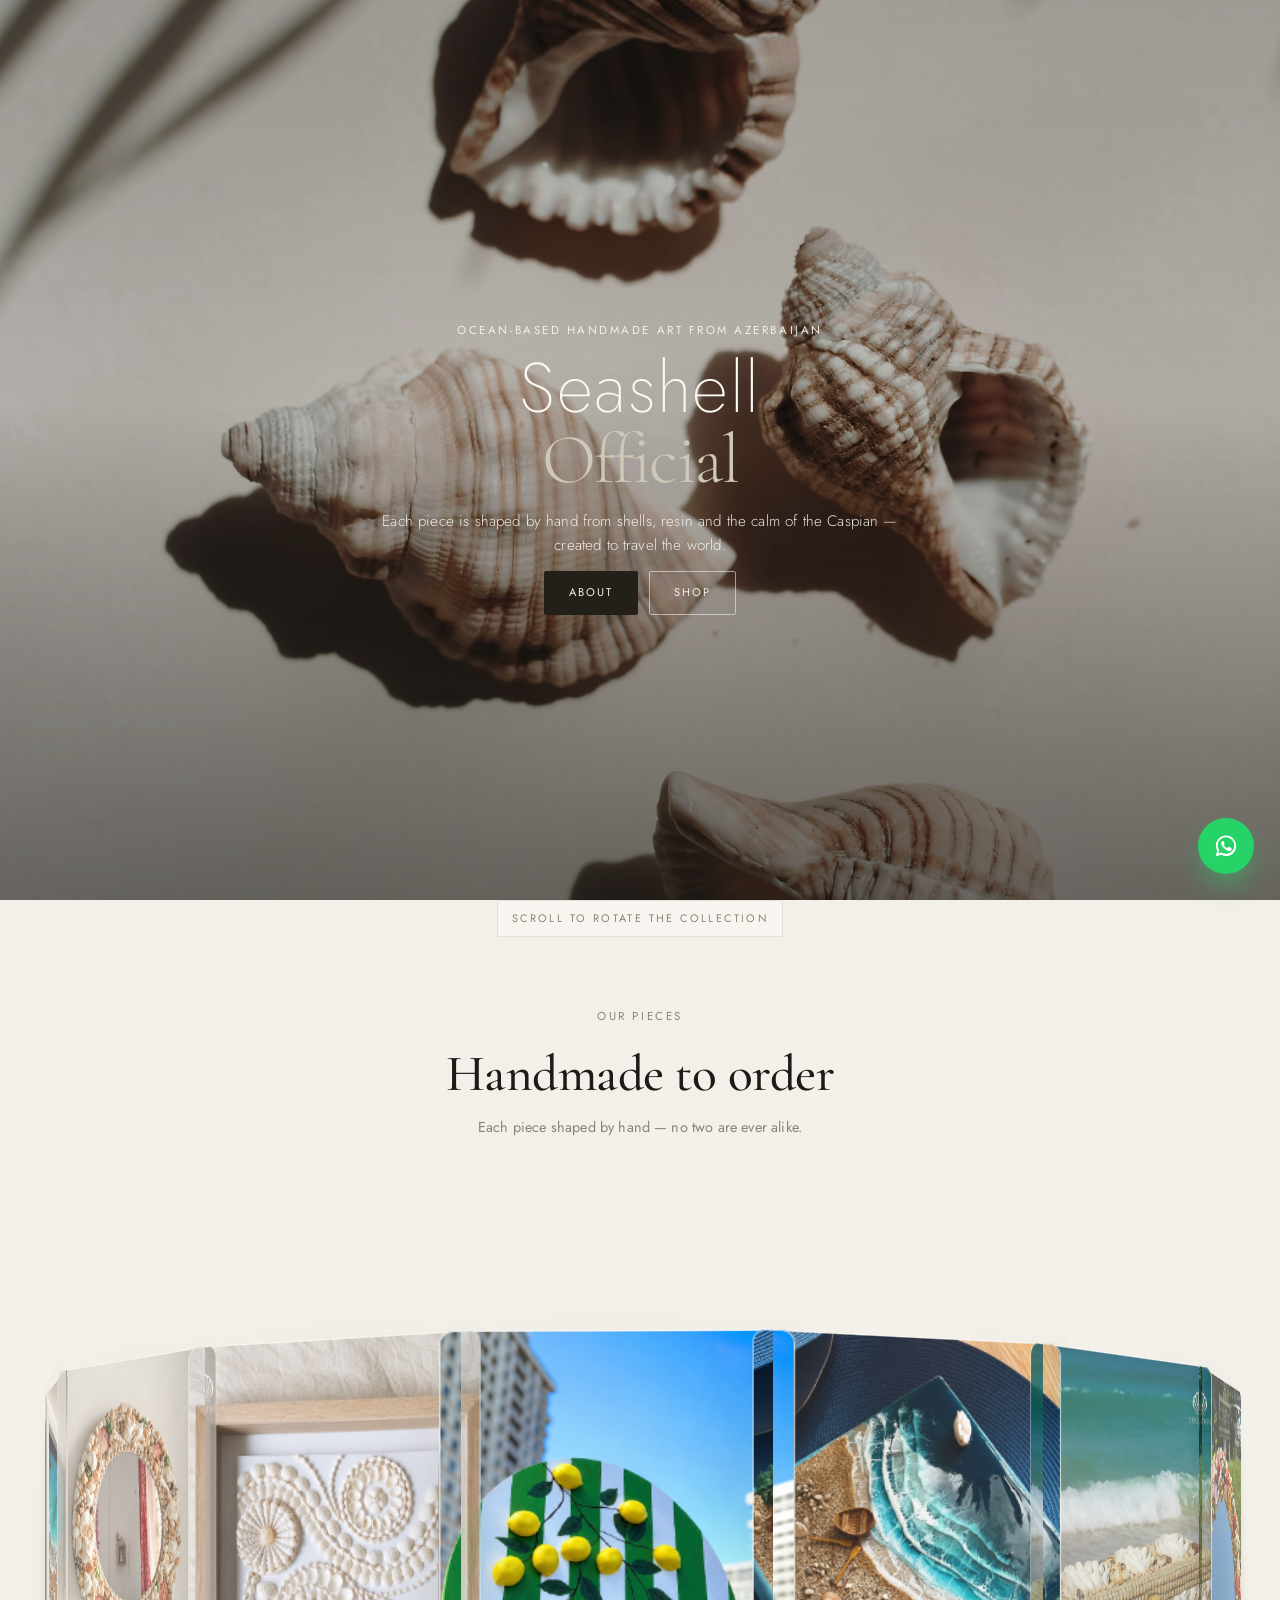
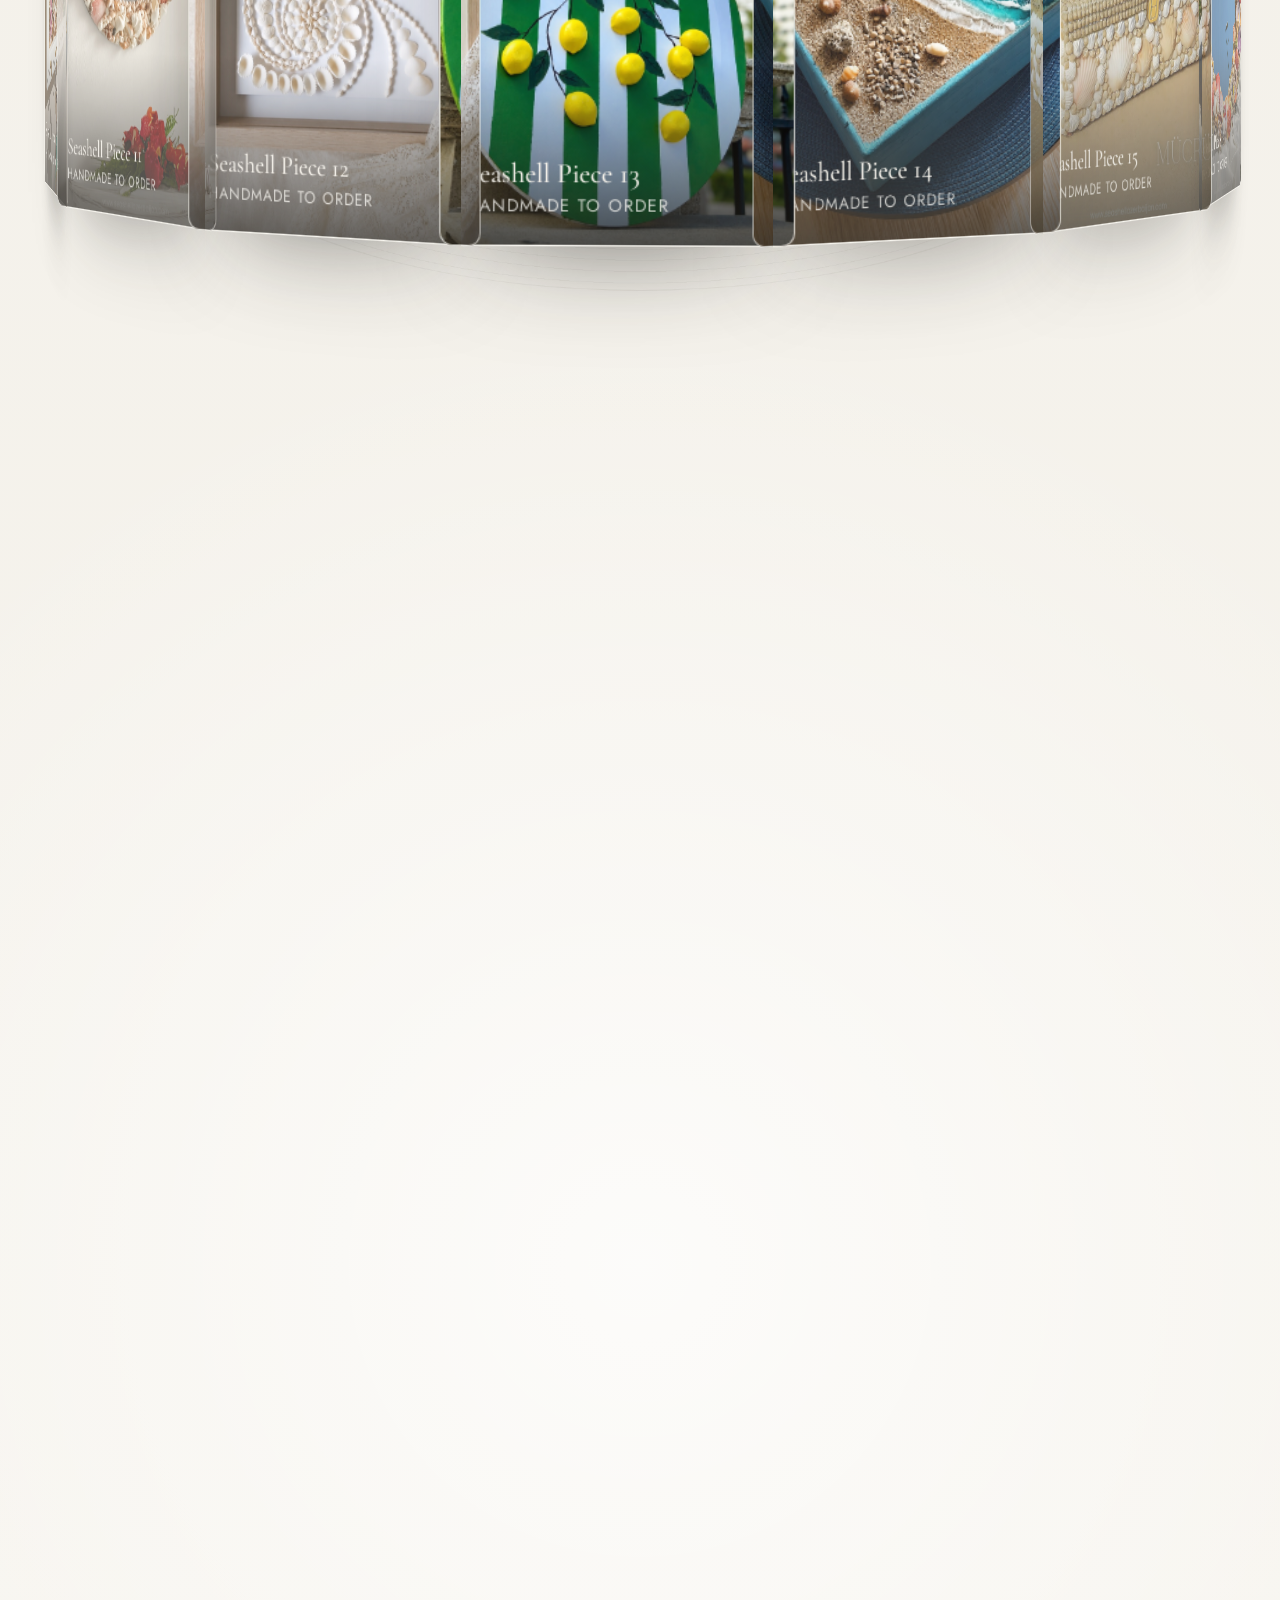
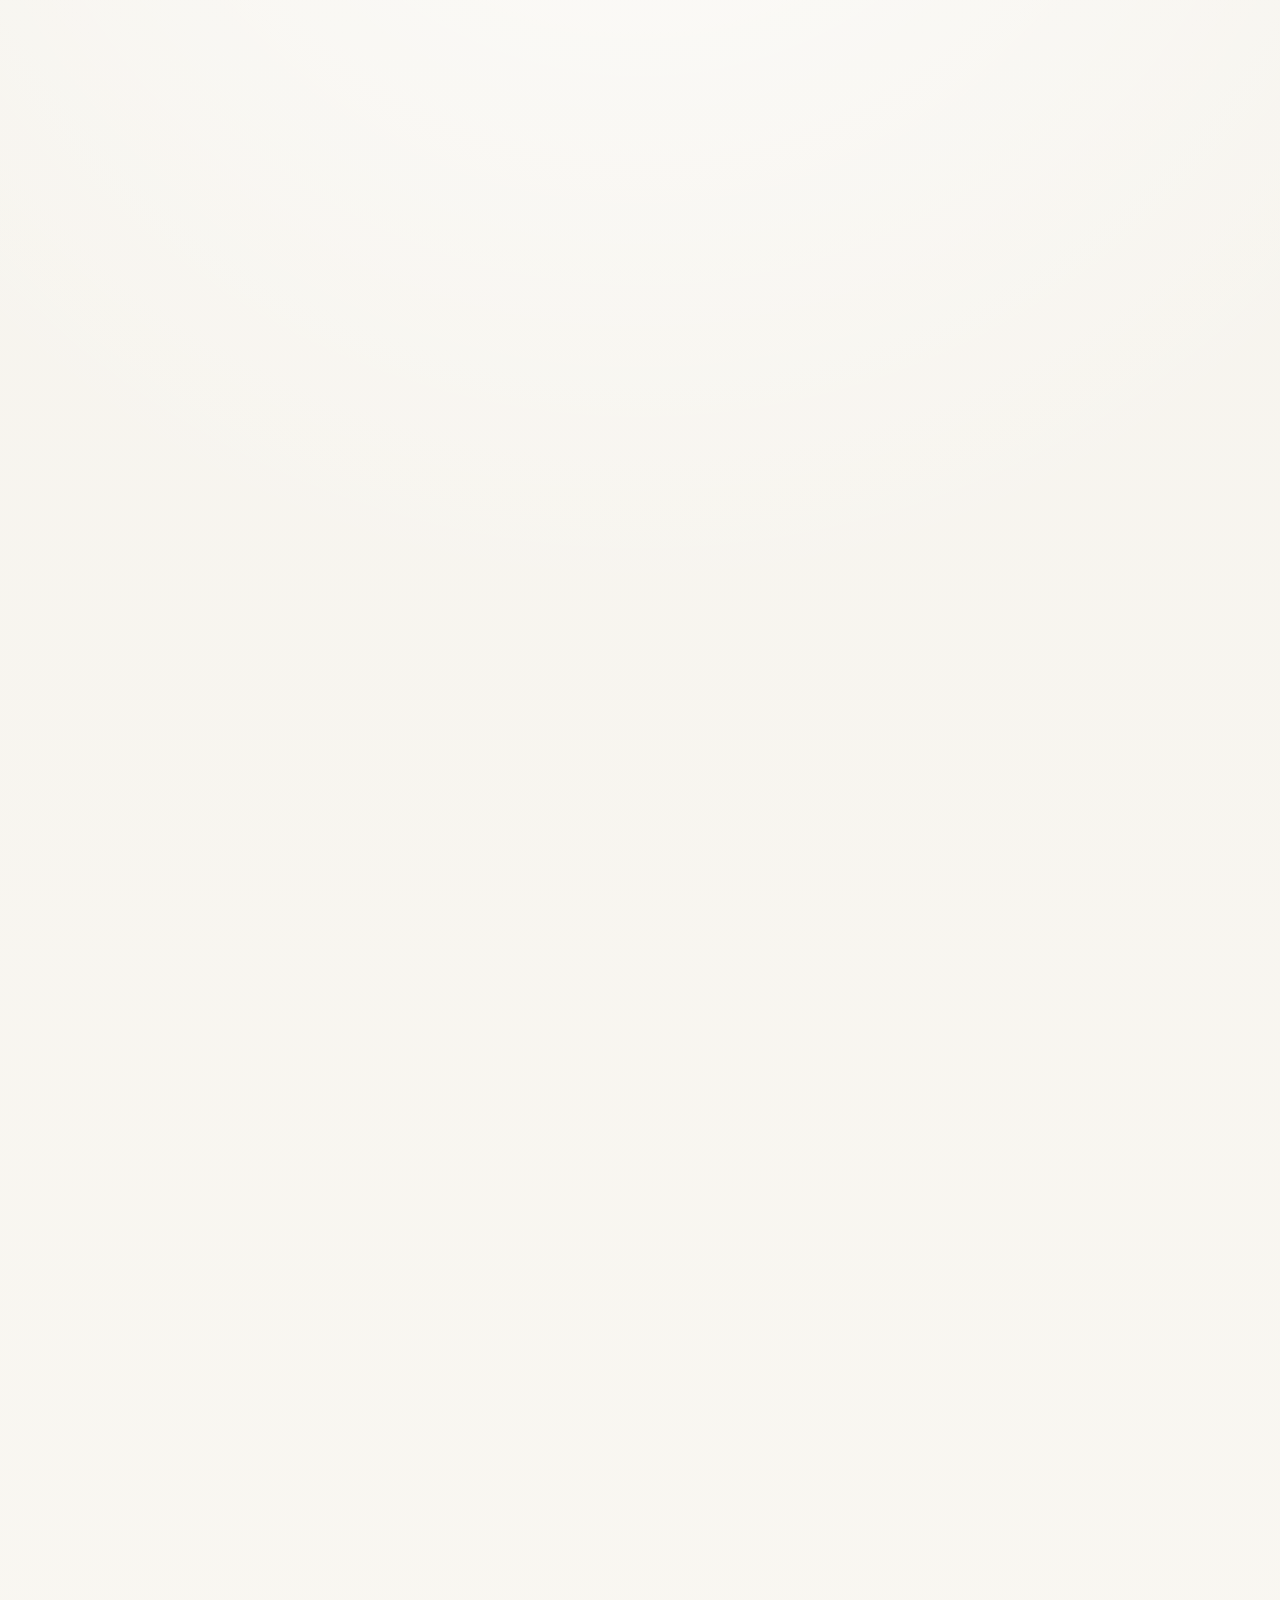
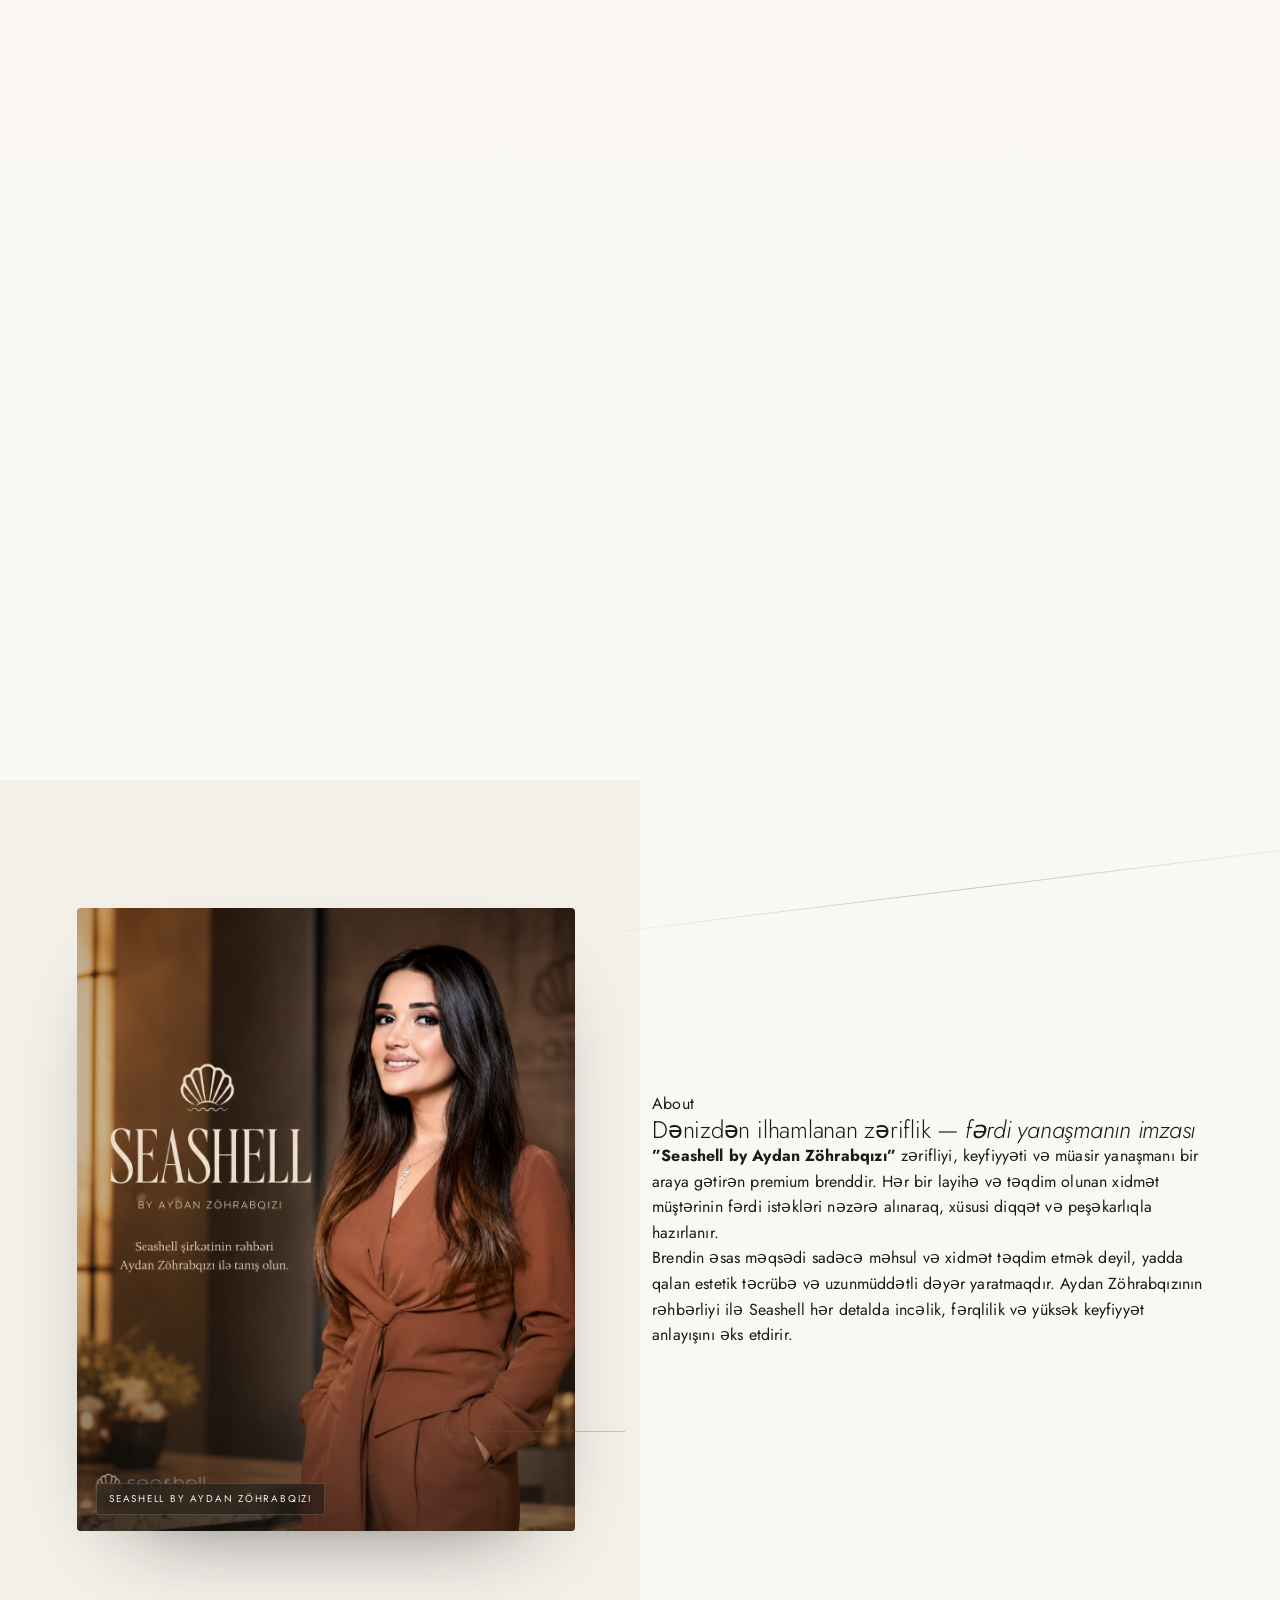
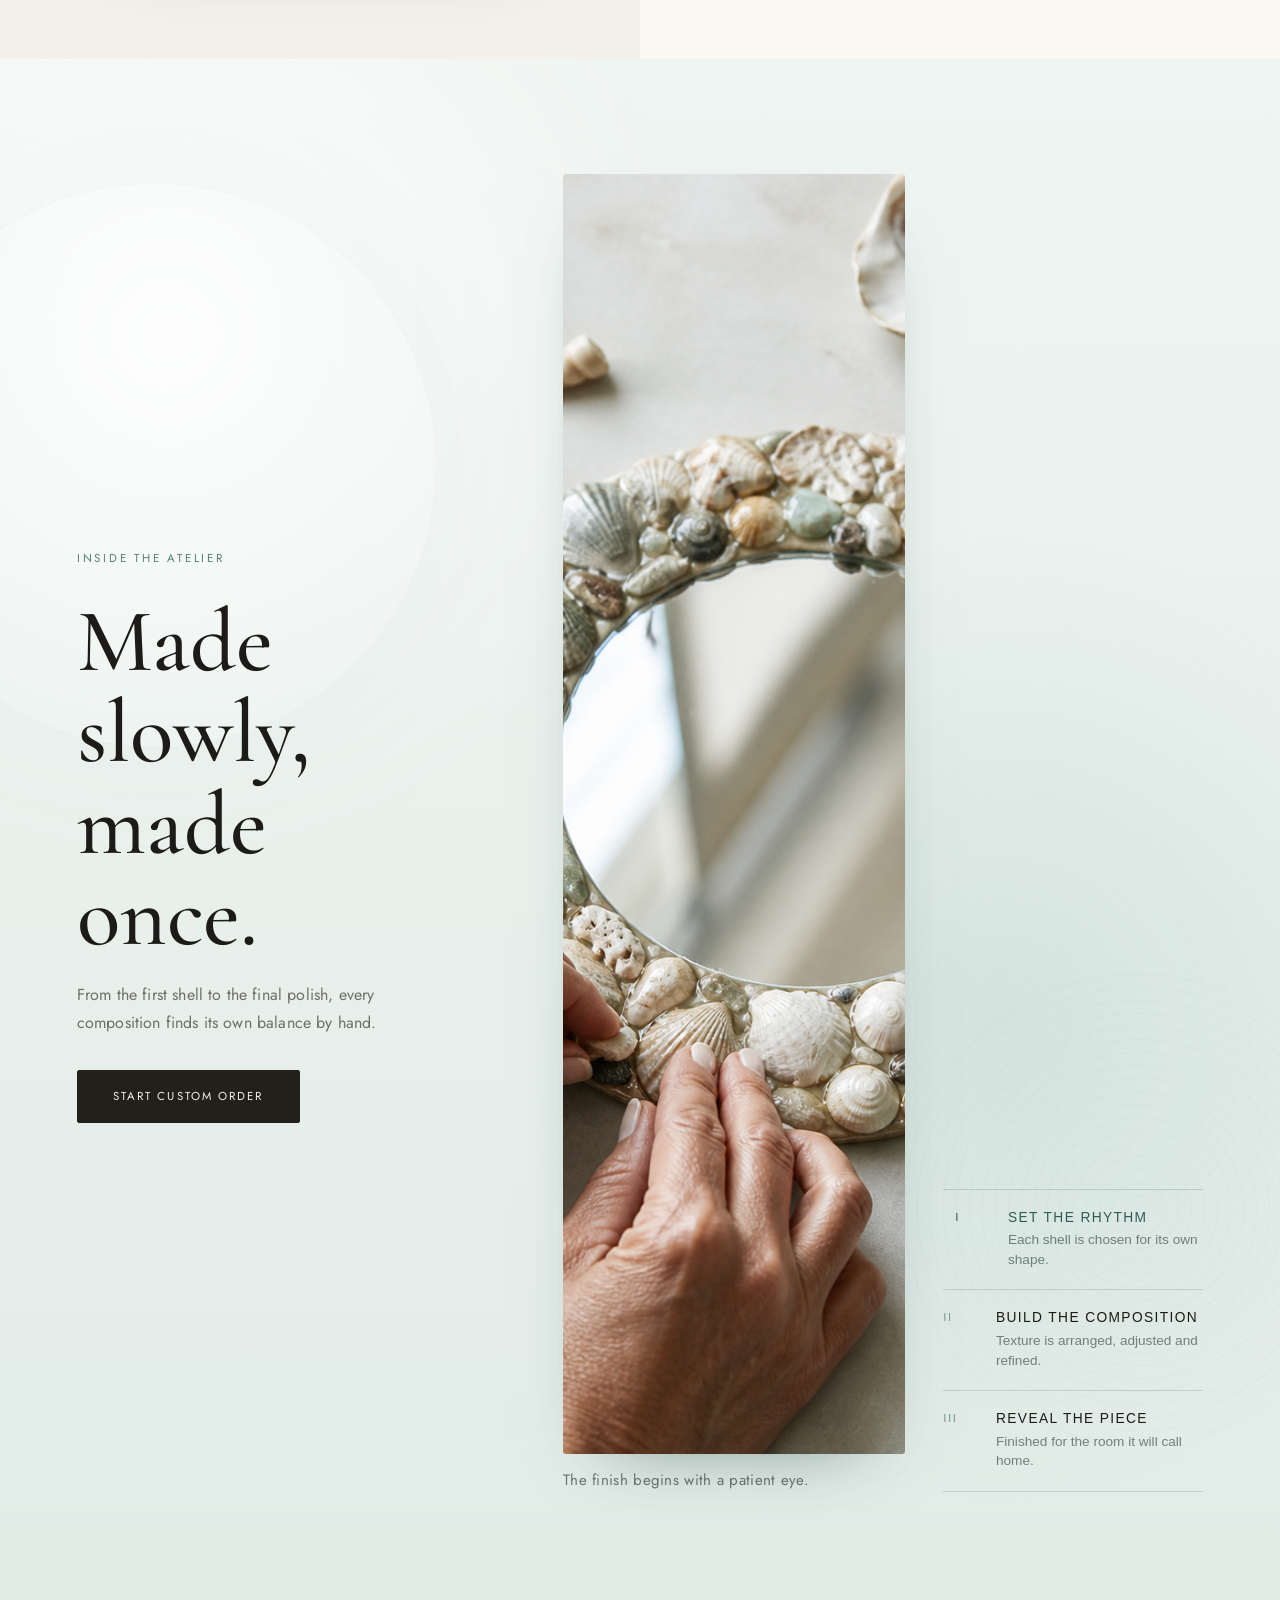
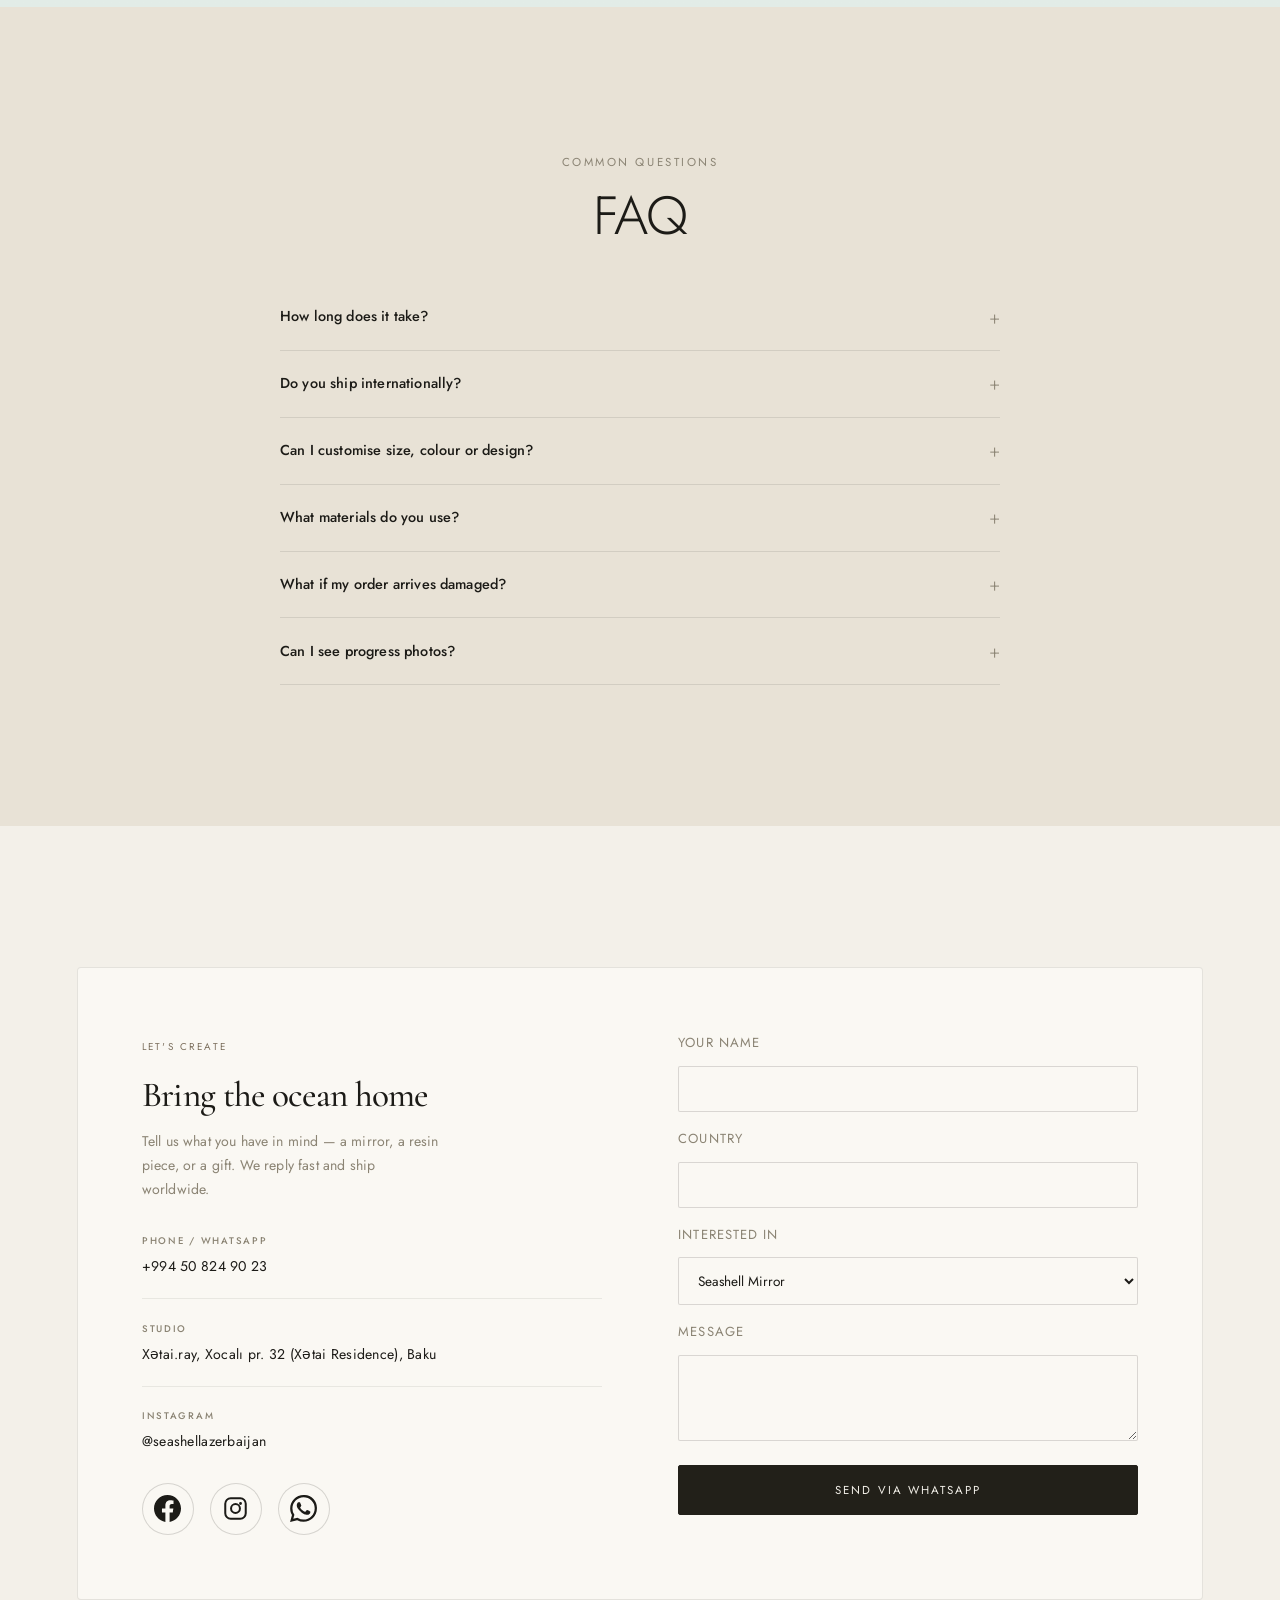
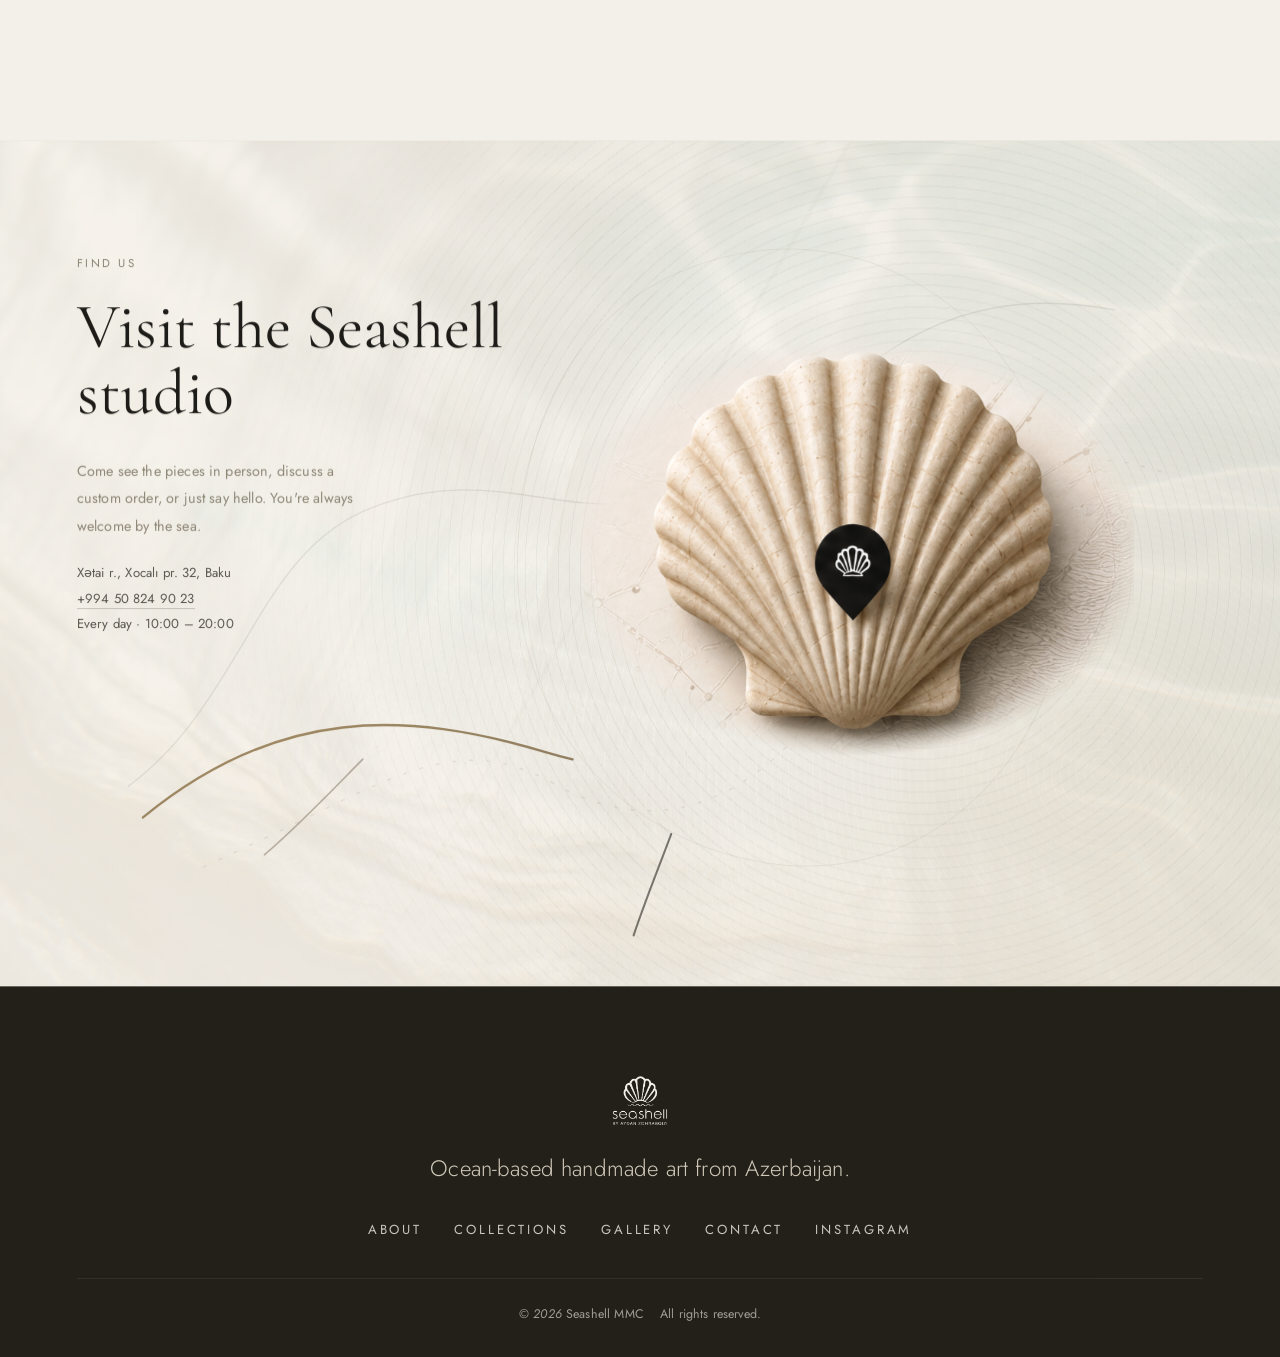
==== commit 747b6db6: "Full i18n: translate all sections in EN/AZ/RU - main.js: extend applyLang with data-i18n-html and da" ====
--- a/index.html
+++ b/index.html
@@ -262,9 +262,9 @@
   <!-- ===== PRODUCT PREVIEW ===== -->
   <section class="circular-section" id="shop">
     <div class="circular-section__head">
-      <span class="eyebrow reveal">Our pieces</span>
-      <h2 class="reveal">Handmade to order</h2>
-      <p class="reveal">Each piece shaped by hand — no two are ever alike.</p>
+      <span class="eyebrow reveal" data-i18n="circ.eyebrow">Our pieces</span>
+      <h2 class="reveal" data-i18n="circ.title">Handmade to order</h2>
+      <p class="reveal" data-i18n="circ.sub">Each piece shaped by hand — no two are ever alike.</p>
     </div>
     <div class="circular-gallery" id="circularGallery" role="region" aria-label="Seashell circular product gallery">
       <div class="circular-gallery__scene" id="circularGalleryScene">
@@ -334,7 +334,7 @@
         </article>
       </div>
     </div>
-    <div class="circular-section__hint reveal">Scroll to rotate the collection</div>
+    <div class="circular-section__hint reveal" data-i18n="circ.hint">Scroll to rotate the collection</div>
   </section>
 
   <!-- ===== ABOUT / FOUNDER ===== -->
@@ -345,15 +345,15 @@
         <figcaption>Seashell by Aydan Zöhrabqızı</figcaption>
       </figure>
     </div>
-    <div class="founder-about__copy" lang="az">
-      <span class="eyebrow founder-about__eyebrow reveal">About</span>
-      <h2 class="founder-about__title reveal" id="aboutTitle">
-        <span>Dənizdən ilhamlanan zəriflik —</span>
-        <em>fərdi yanaşmanın imzası</em>
+    <div class=”founder-about__copy”>
+      <span class=”eyebrow founder-about__eyebrow reveal” data-i18n=”about.eyebrow”>About</span>
+      <h2 class=”founder-about__title reveal” id=”aboutTitle”>
+        <span data-i18n=”about.title1”>Dənizdən ilhamlanan zəriflik —</span>
+        <em data-i18n=”about.title2”>fərdi yanaşmanın imzası</em>
       </h2>
-      <div class="founder-about__text reveal">
-        <p><strong>“Seashell by Aydan Zöhrabqızı”</strong> zərifliyi, keyfiyyəti və müasir yanaşmanı bir araya gətirən premium brenddir. Hər bir layihə və təqdim olunan xidmət müştərinin fərdi istəkləri nəzərə alınaraq, xüsusi diqqət və peşəkarlıqla hazırlanır.</p>
-        <p>Brendin əsas məqsədi sadəcə məhsul və xidmət təqdim etmək deyil, yadda qalan estetik təcrübə və uzunmüddətli dəyər yaratmaqdır. Aydan Zöhrabqızının rəhbərliyi ilə <strong>Seashell</strong> hər detalda incəlik, fərqlilik və yüksək keyfiyyət anlayışını əks etdirir.</p>
+      <div class=”founder-about__text reveal”>
+        <p data-i18n-html=”about.p1”><strong>”Seashell by Aydan Zöhrabqızı”</strong> zərifliyi, keyfiyyəti və müasir yanaşmanı bir araya gətirən premium brenddir. Hər bir layihə və təqdim olunan xidmət müştərinin fərdi istəkləri nəzərə alınaraq, xüsusi diqqət və peşəkarlıqla hazırlanır.</p>
+        <p data-i18n=”about.p2”>Brendin əsas məqsədi sadəcə məhsul və xidmət təqdim etmək deyil, yadda qalan estetik təcrübə və uzunmüddətli dəyər yaratmaqdır. Aydan Zöhrabqızının rəhbərliyi ilə Seashell hər detalda incəlik, fərqlilik və yüksək keyfiyyət anlayışını əks etdirir.</p>
       </div>
     </div>
   </section>
@@ -397,9 +397,9 @@
   <section class="reels reels--atelier" id="reels">
     <div class="reels__layout">
       <div class="reels__copy">
-        <span class="eyebrow reveal">Inside the atelier</span>
-        <h2 class="reveal">Made slowly, made once.</h2>
-        <p class="reveal reels__intro">From the first shell to the final polish, every composition finds its own balance by hand.</p>
+        <span class="eyebrow reveal" data-i18n="atelier.eyebrow">Inside the atelier</span>
+        <h2 class="reveal" data-i18n="atelier.title">Made slowly, made once.</h2>
+        <p class="reveal reels__intro" data-i18n="atelier.sub">From the first shell to the final polish, every composition finds its own balance by hand.</p>
         <div class="reels__actions reveal">
           <a class="btn" href="https://wa.me/994508249023?text=Salam%2C%20Seashell%20%C3%BC%C3%A7%C3%BCn%20f%C9%99rdi%20sifari%C5%9F%20verm%C9%99k%20ist%C9%99yir%C9%99m." target="_blank" rel="noopener" data-i18n="reels.order" data-cursor="hover">Start custom order</a>
         </div>
@@ -411,14 +411,14 @@
           <figcaption id="atelierCaption" class="atelier__caption">The finish begins with a patient eye.</figcaption>
         </figure>
         <div class="atelier__switches" role="tablist" aria-label="Making stages">
-          <button class="atelier__switch is-active" type="button" role="tab" aria-selected="true" data-atelier-image="assets/atelier-process-v2.png" data-atelier-alt="Hands finishing a seashell mirror by hand" data-atelier-caption="The finish begins with a patient eye.">
-            <span class="atelier__switch-index">I</span><span><b>Set the rhythm</b><small>Each shell is chosen for its own shape.</small></span>
+          <button class="atelier__switch is-active" type="button" role="tab" aria-selected="true" data-atelier-image="assets/atelier-process-v2.png" data-atelier-alt="Hands finishing a seashell mirror by hand" data-atelier-caption="The finish begins with a patient eye." data-i18n-cap="atelier.cap1">
+            <span class="atelier__switch-index">I</span><span><b data-i18n="atelier.s1b">Set the rhythm</b><small data-i18n="atelier.s1s">Each shell is chosen for its own shape.</small></span>
           </button>
-          <button class="atelier__switch" type="button" role="tab" aria-selected="false" data-atelier-image="assets/handmade9.webp" data-atelier-alt="White shell mosaic artwork" data-atelier-caption="A composition grows one gesture at a time.">
-            <span class="atelier__switch-index">II</span><span><b>Build the composition</b><small>Texture is arranged, adjusted and refined.</small></span>
+          <button class="atelier__switch" type="button" role="tab" aria-selected="false" data-atelier-image="assets/handmade9.webp" data-atelier-alt="White shell mosaic artwork" data-atelier-caption="A composition grows one gesture at a time." data-i18n-cap="atelier.cap2">
+            <span class="atelier__switch-index">II</span><span><b data-i18n="atelier.s2b">Build the composition</b><small data-i18n="atelier.s2s">Texture is arranged, adjusted and refined.</small></span>
           </button>
-          <button class="atelier__switch" type="button" role="tab" aria-selected="false" data-atelier-image="assets/sculpt-mirror.jpeg" data-atelier-alt="Finished sculptural seashell mirror" data-atelier-caption="The final piece carries the calm of the coast.">
-            <span class="atelier__switch-index">III</span><span><b>Reveal the piece</b><small>Finished for the room it will call home.</small></span>
+          <button class="atelier__switch" type="button" role="tab" aria-selected="false" data-atelier-image="assets/sculpt-mirror.jpeg" data-atelier-alt="Finished sculptural seashell mirror" data-atelier-caption="The final piece carries the calm of the coast." data-i18n-cap="atelier.cap3">
+            <span class="atelier__switch-index">III</span><span><b data-i18n="atelier.s3b">Reveal the piece</b><small data-i18n="atelier.s3s">Finished for the room it will call home.</small></span>
           </button>
         </div>
       </div>
@@ -428,16 +428,16 @@
   <!-- ===== FAQ ===== -->
   <section class="faq" id="faq">
     <div class="section-head">
-      <span class="eyebrow reveal">Common questions</span>
-      <h2 class="reveal">FAQ</h2>
+      <span class="eyebrow reveal" data-i18n="faq.eyebrow">Common questions</span>
+      <h2 class="reveal" data-i18n="faq.title">FAQ</h2>
     </div>
     <div class="faq__list reveal">
-      <details class="faq__item"><summary>How long does it take?</summary><p>Gift trays 3–5 days, mirrors & clocks 7–10 days, resin art 10–14 days, silhouette mirror 14–21 days.</p></details>
-      <details class="faq__item"><summary>Do you ship internationally?</summary><p>Yes — we ship to 15+ countries. Shipping cost confirmed on WhatsApp before payment.</p></details>
-      <details class="faq__item"><summary>Can I customise size, colour or design?</summary><p>Absolutely — custom orders are our speciality. Tell us your vision on WhatsApp.</p></details>
-      <details class="faq__item"><summary>What materials do you use?</summary><p>Real sea shells, high-grade epoxy resin, live-edge natural wood and quartz mechanisms. No artificial fillers.</p></details>
-      <details class="faq__item"><summary>What if my order arrives damaged?</summary><p>Send us photos on WhatsApp within 48 hours and we will replace or refund — no questions asked.</p></details>
-      <details class="faq__item"><summary>Can I see progress photos?</summary><p>Yes — we send WhatsApp photos at key production stages for custom and larger orders.</p></details>
+      <details class="faq__item"><summary data-i18n="faq.q1">How long does it take?</summary><p data-i18n="faq.a1">Gift trays 3–5 days, mirrors & clocks 7–10 days, resin art 10–14 days, silhouette mirror 14–21 days.</p></details>
+      <details class="faq__item"><summary data-i18n="faq.q2">Do you ship internationally?</summary><p data-i18n="faq.a2">Yes — we ship to 15+ countries. Shipping cost confirmed on WhatsApp before payment.</p></details>
+      <details class="faq__item"><summary data-i18n="faq.q3">Can I customise size, colour or design?</summary><p data-i18n="faq.a3">Absolutely — custom orders are our speciality. Tell us your vision on WhatsApp.</p></details>
+      <details class="faq__item"><summary data-i18n="faq.q4">What materials do you use?</summary><p data-i18n="faq.a4">Real sea shells, high-grade epoxy resin, live-edge natural wood and quartz mechanisms. No artificial fillers.</p></details>
+      <details class="faq__item"><summary data-i18n="faq.q5">What if my order arrives damaged?</summary><p data-i18n="faq.a5">Send us photos on WhatsApp within 48 hours and we will replace or refund — no questions asked.</p></details>
+      <details class="faq__item"><summary data-i18n="faq.q6">Can I see progress photos?</summary><p data-i18n="faq.a6">Yes — we send WhatsApp photos at key production stages for custom and larger orders.</p></details>
     </div>
   </section>
   <!-- ===== CTA / CONTACT ===== -->
@@ -524,13 +524,13 @@
   <section class="loc-section" id="location">
     <div class="loc-roadmap" id="locRoadmap" aria-labelledby="locationTitle">
       <div class="loc-copy">
-        <span class="eyebrow">Find us</span>
-        <h2 id="locationTitle">Visit the Seashell studio</h2>
-        <p>Come see the pieces in person, discuss a custom order, or just say hello.</p>
+        <span class="eyebrow" data-i18n="location.eyebrow">Find us</span>
+        <h2 id="locationTitle" data-i18n="location.title">Visit the Seashell studio</h2>
+        <p data-i18n="location.sub">Come see the pieces in person, discuss a custom order, or just say hello.</p>
         <ul class="loc-contact-lines">
           <li>Xətai r., Xocalı pr. 32, Baku</li>
           <li><a href="tel:+994508249023">+994 50 824 90 23</a></li>
-          <li>Every day · 10:00 – 20:00</li>
+          <li data-i18n="location.hours">Every day · 10:00 – 20:00</li>
         </ul>
 
       </div>
@@ -563,8 +563,8 @@
 
         <div class="loc-info-card" aria-label="Studio actions">
           <div class="loc-info-card__btns">
-            <a href="https://www.google.com/maps/search/?api=1&query=X%C9%99tai%20Residence%20Xocal%C4%B1%20prospekti%2032%20Baku" target="_blank" rel="noopener" class="btn btn--sm">Get directions</a>
-            <a href="https://wa.me/994508249023" target="_blank" rel="noopener" class="btn btn--sm btn--ghost">WhatsApp</a>
+            <a href="https://www.google.com/maps/search/?api=1&query=X%C9%99tai%20Residence%20Xocal%C4%B1%20prospekti%2032%20Baku" target="_blank" rel="noopener" class="btn btn--sm" data-i18n="location.directions">Get directions</a>
+            <a href="https://wa.me/994508249023" target="_blank" rel="noopener" class="btn btn--sm btn--ghost" data-i18n="location.write">WhatsApp</a>
           </div>
         </div>
 
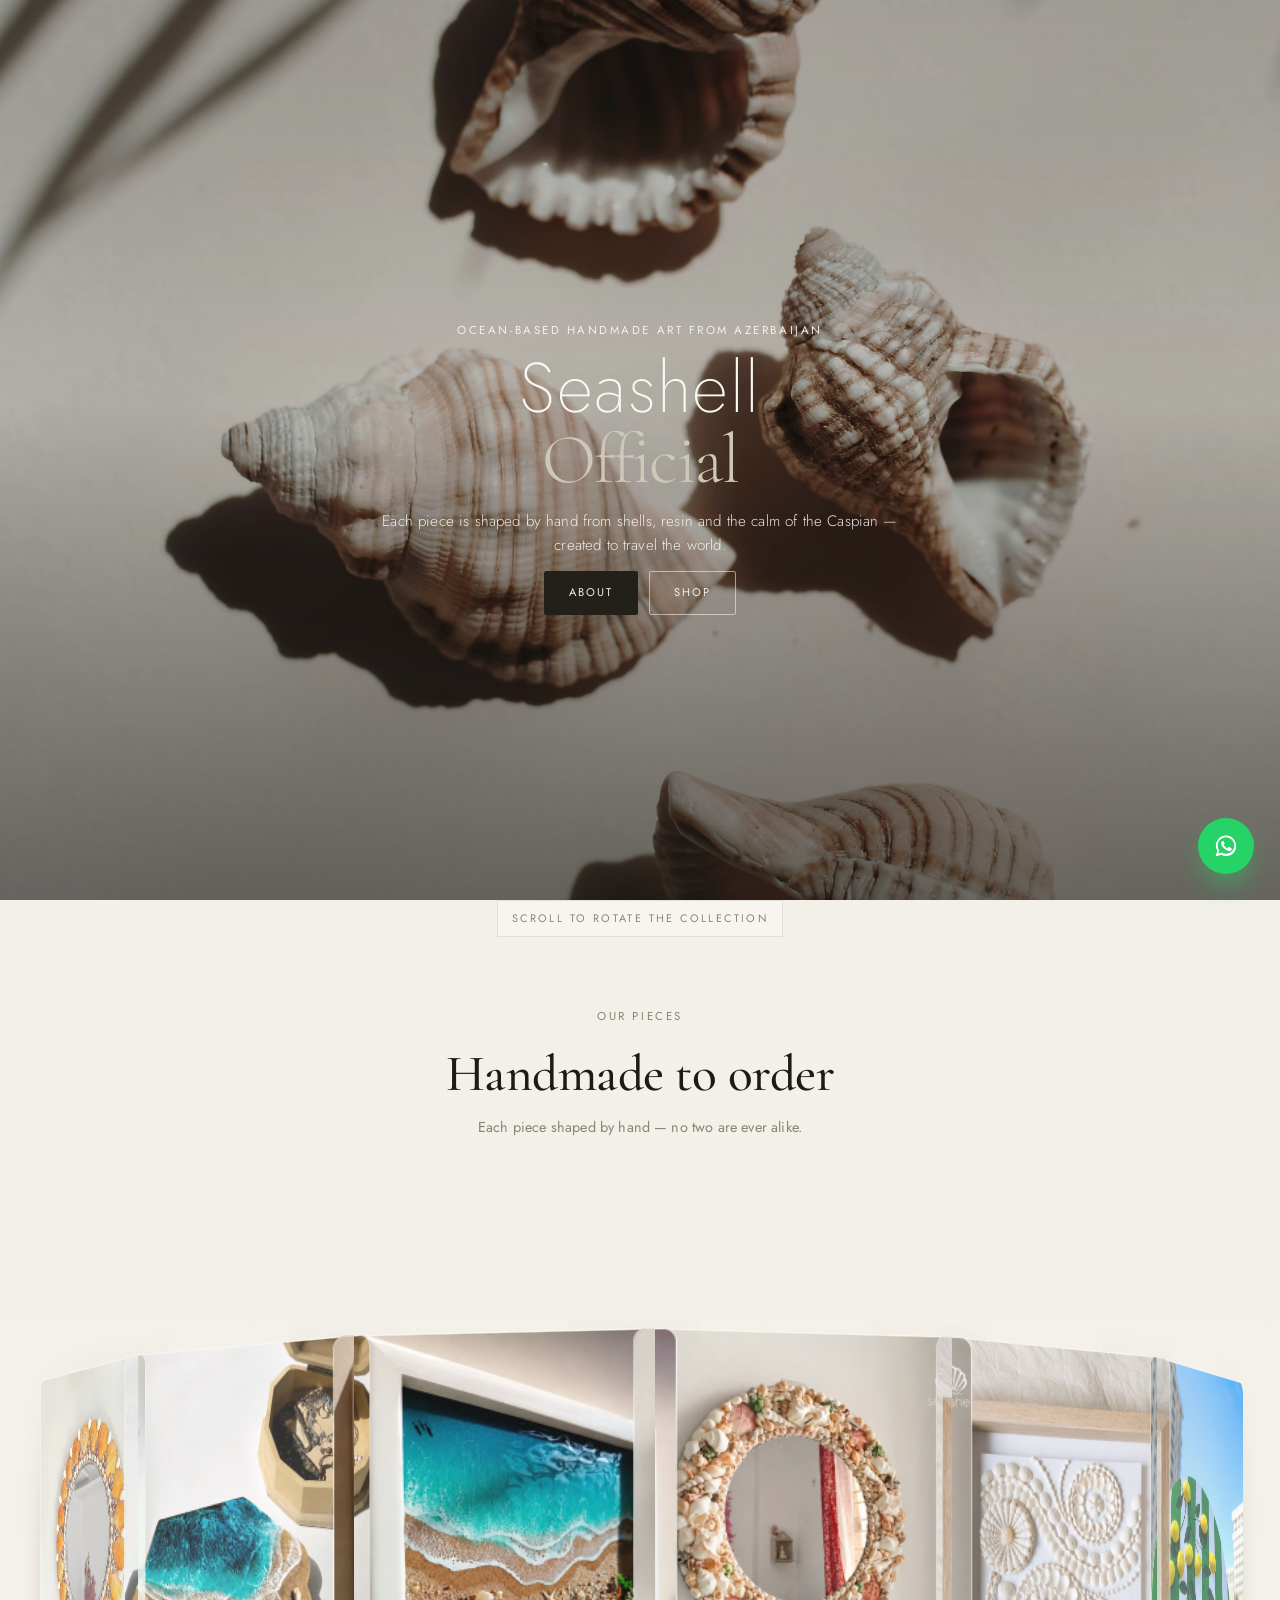
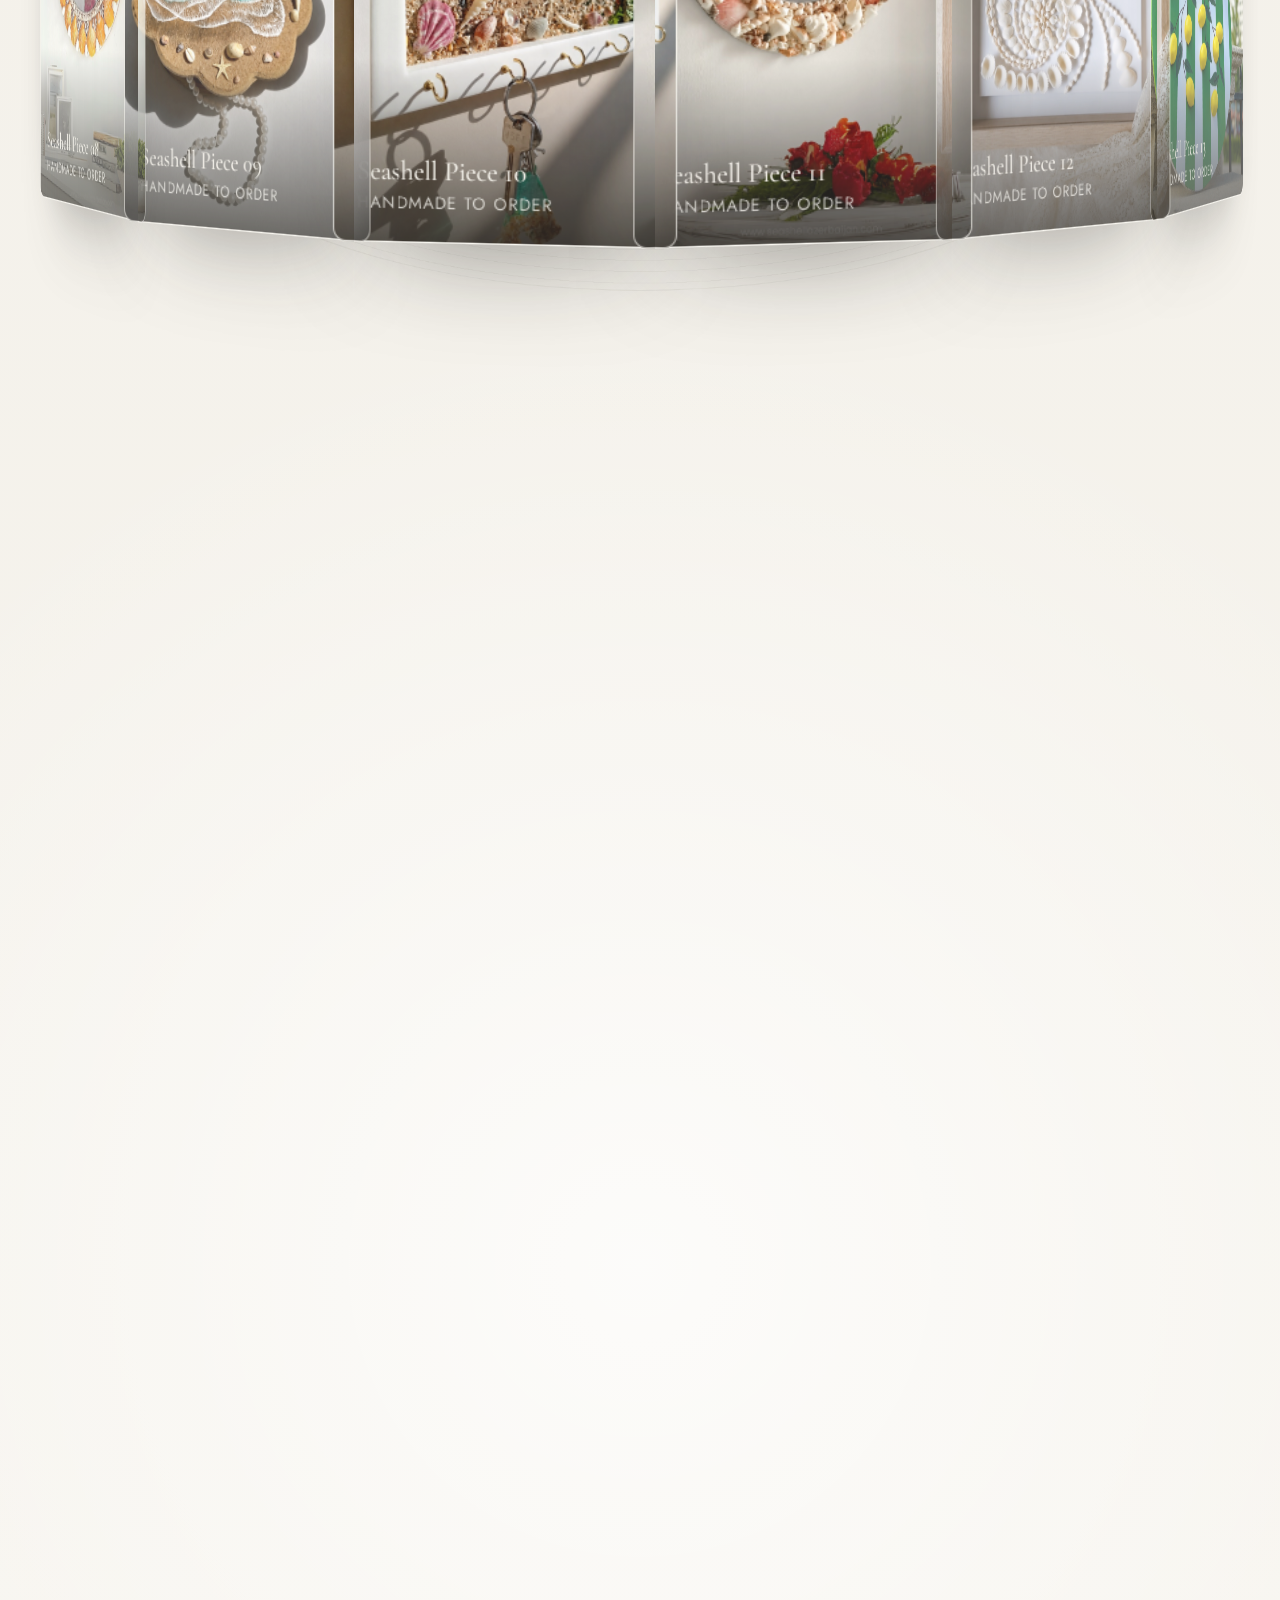
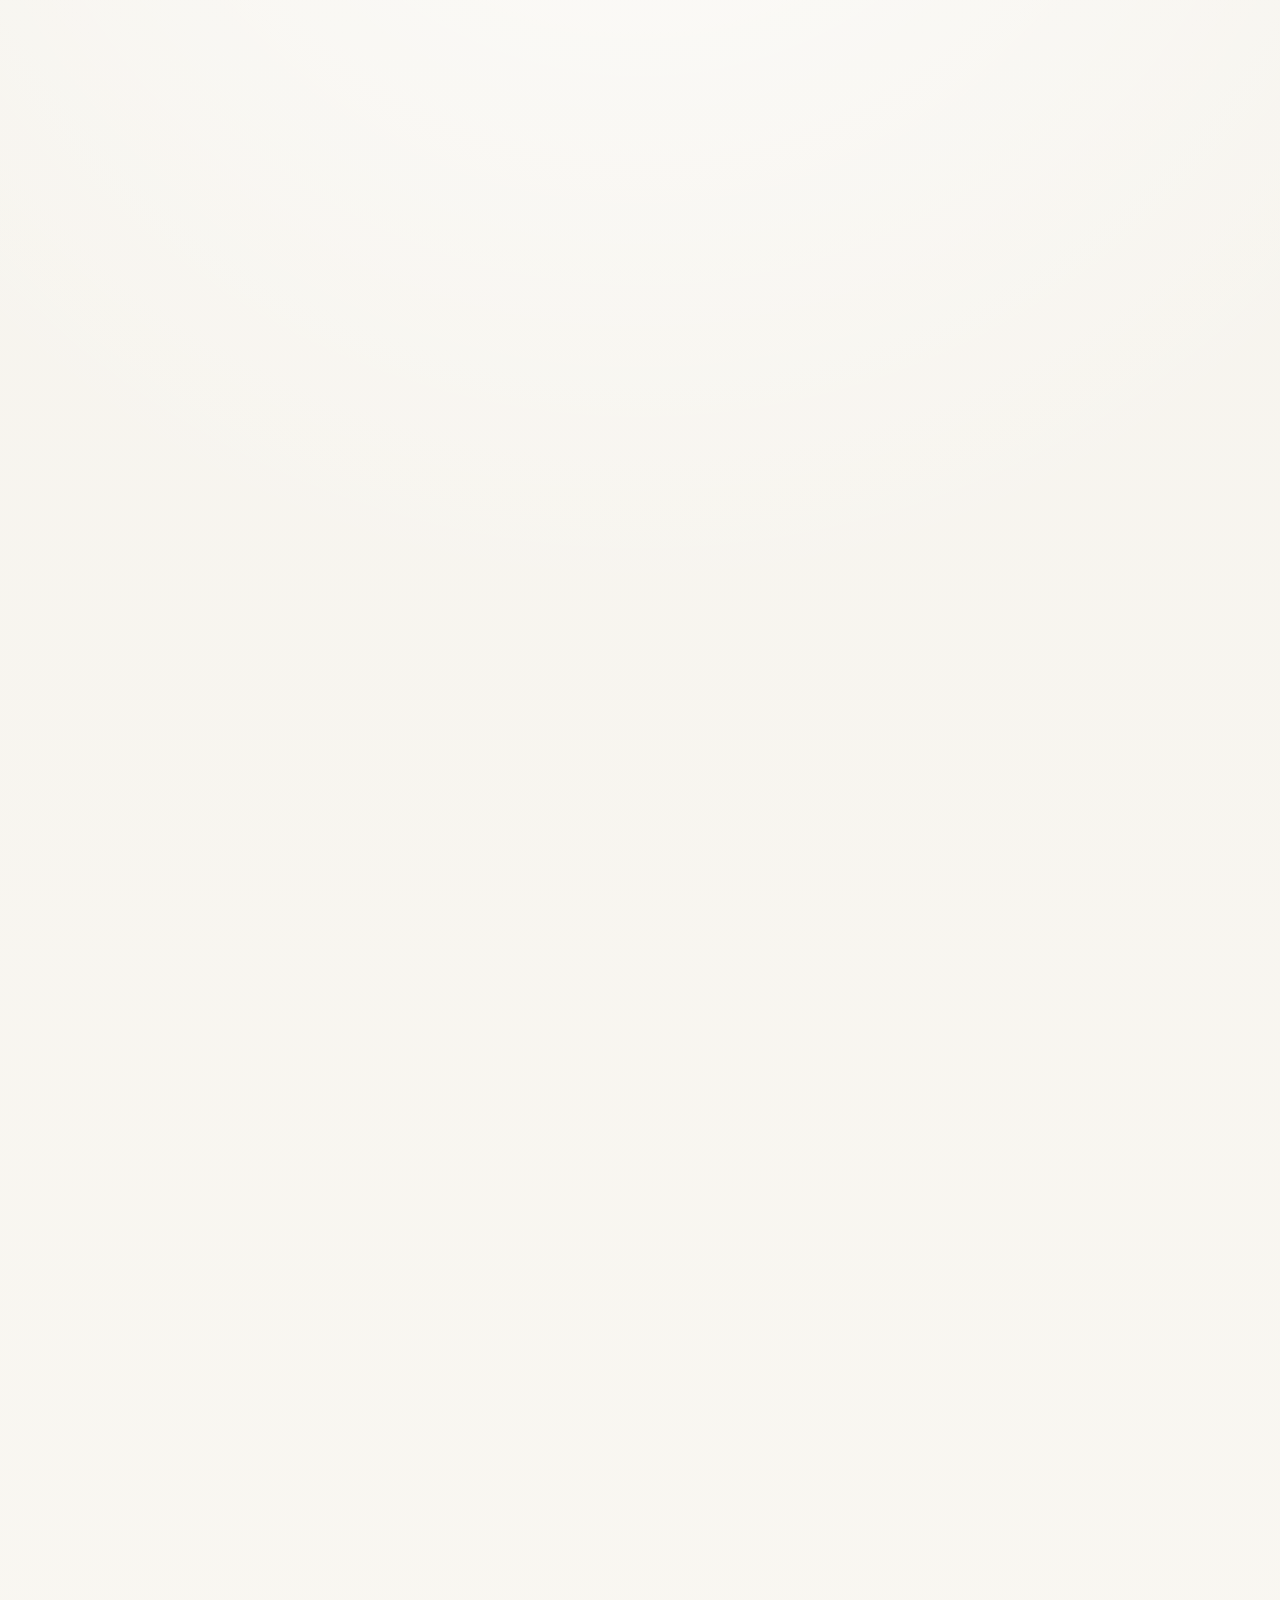
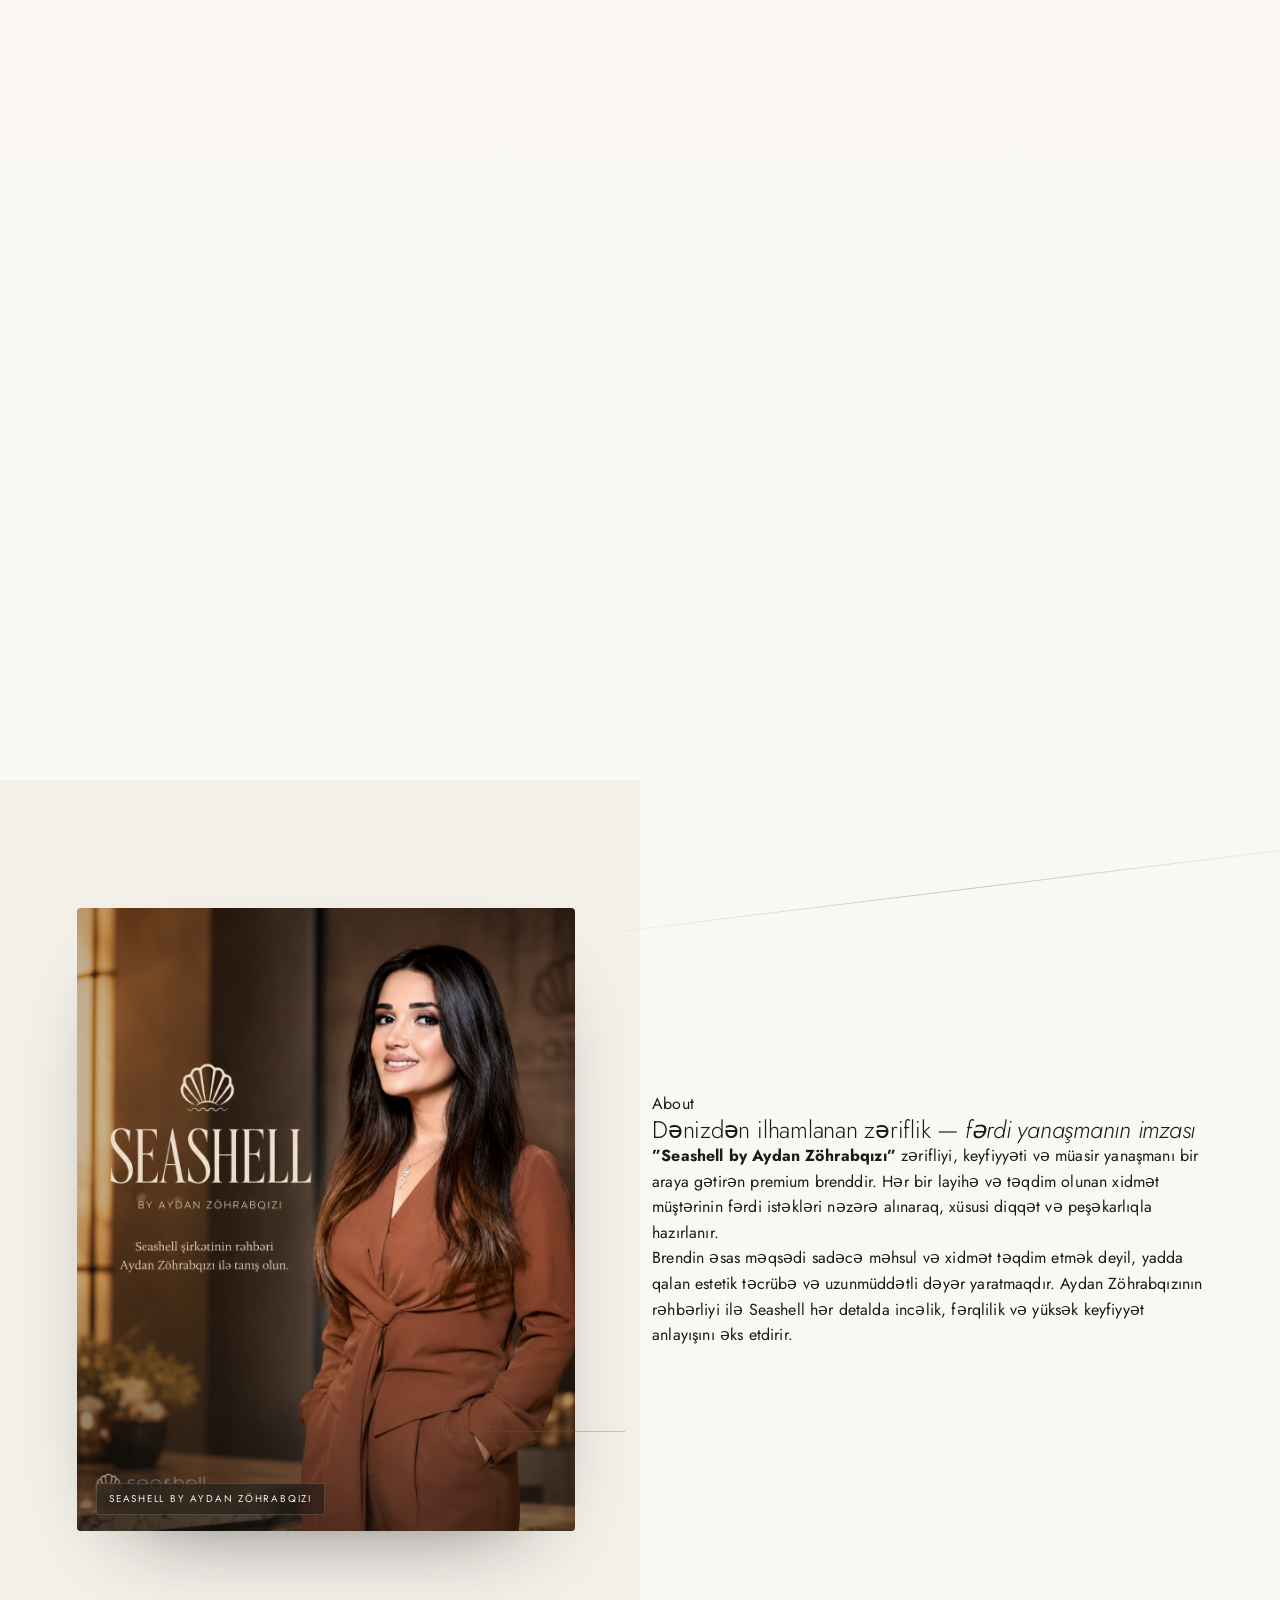
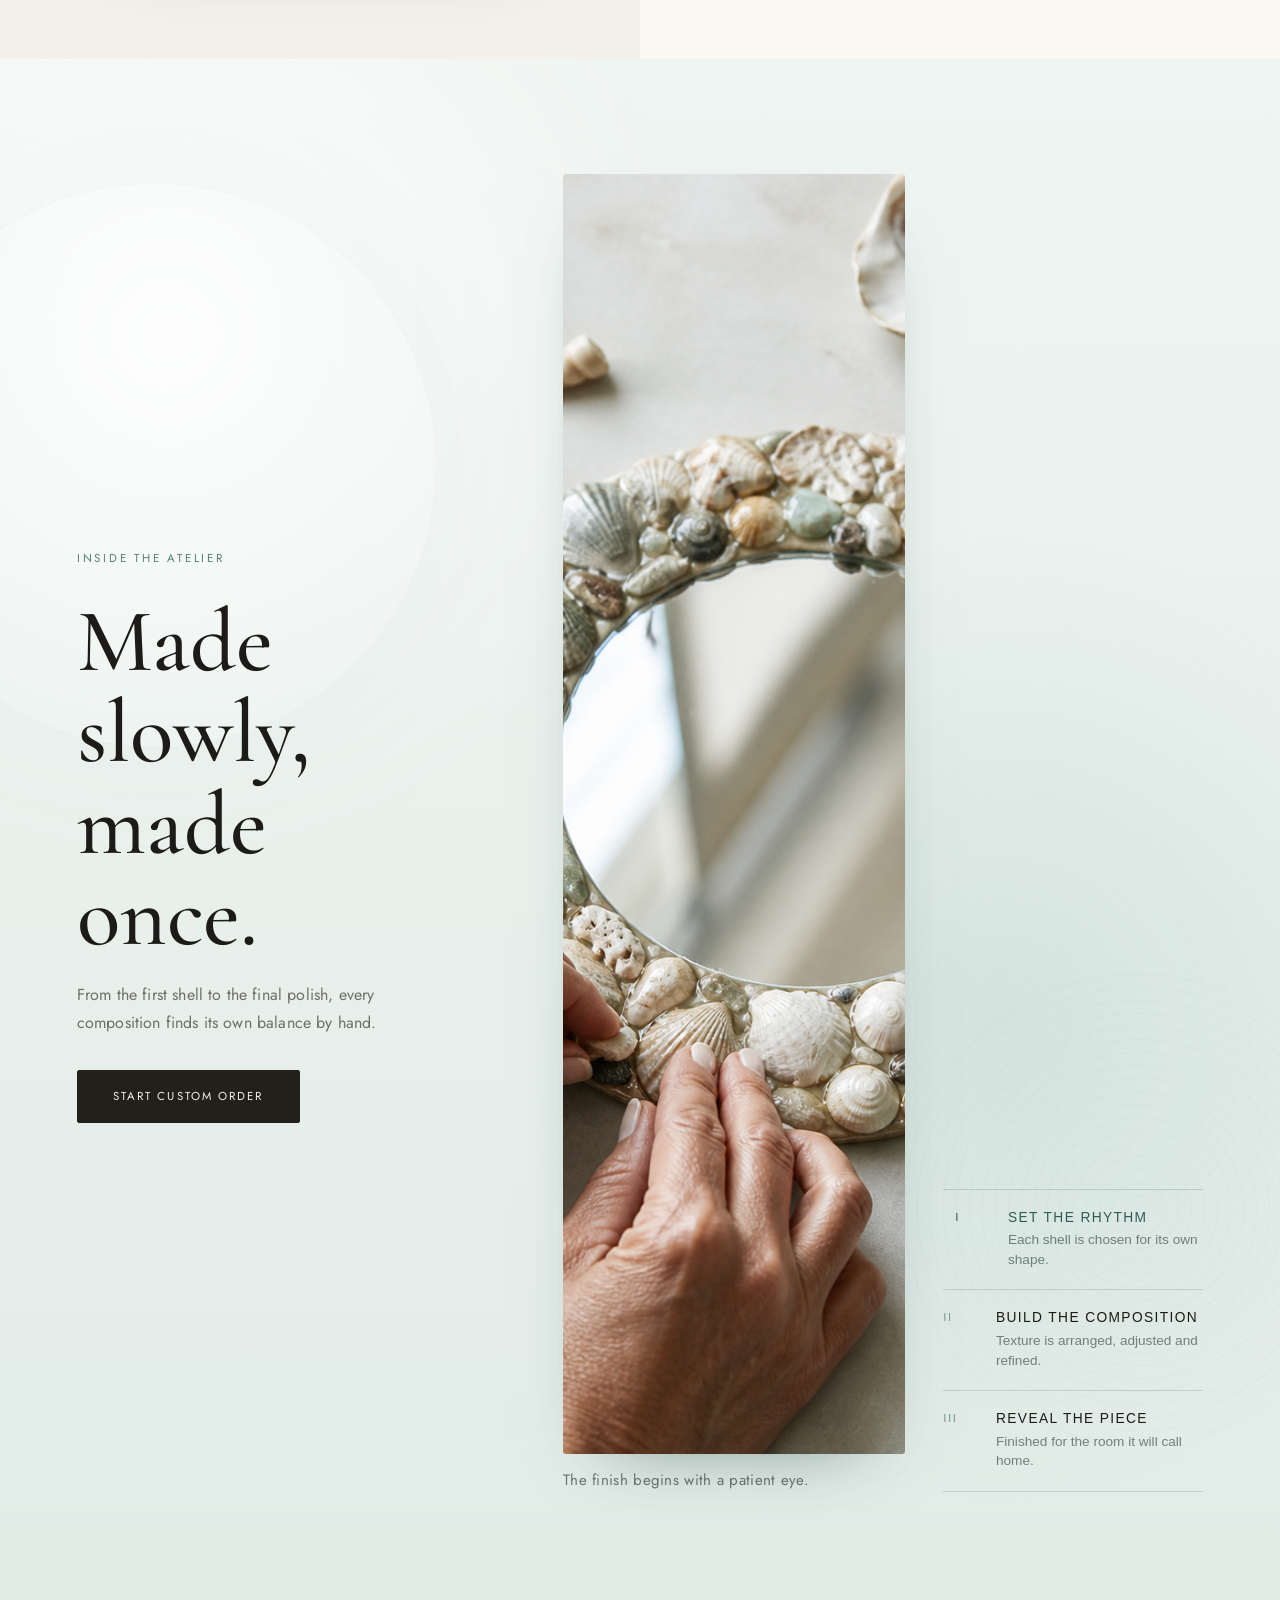
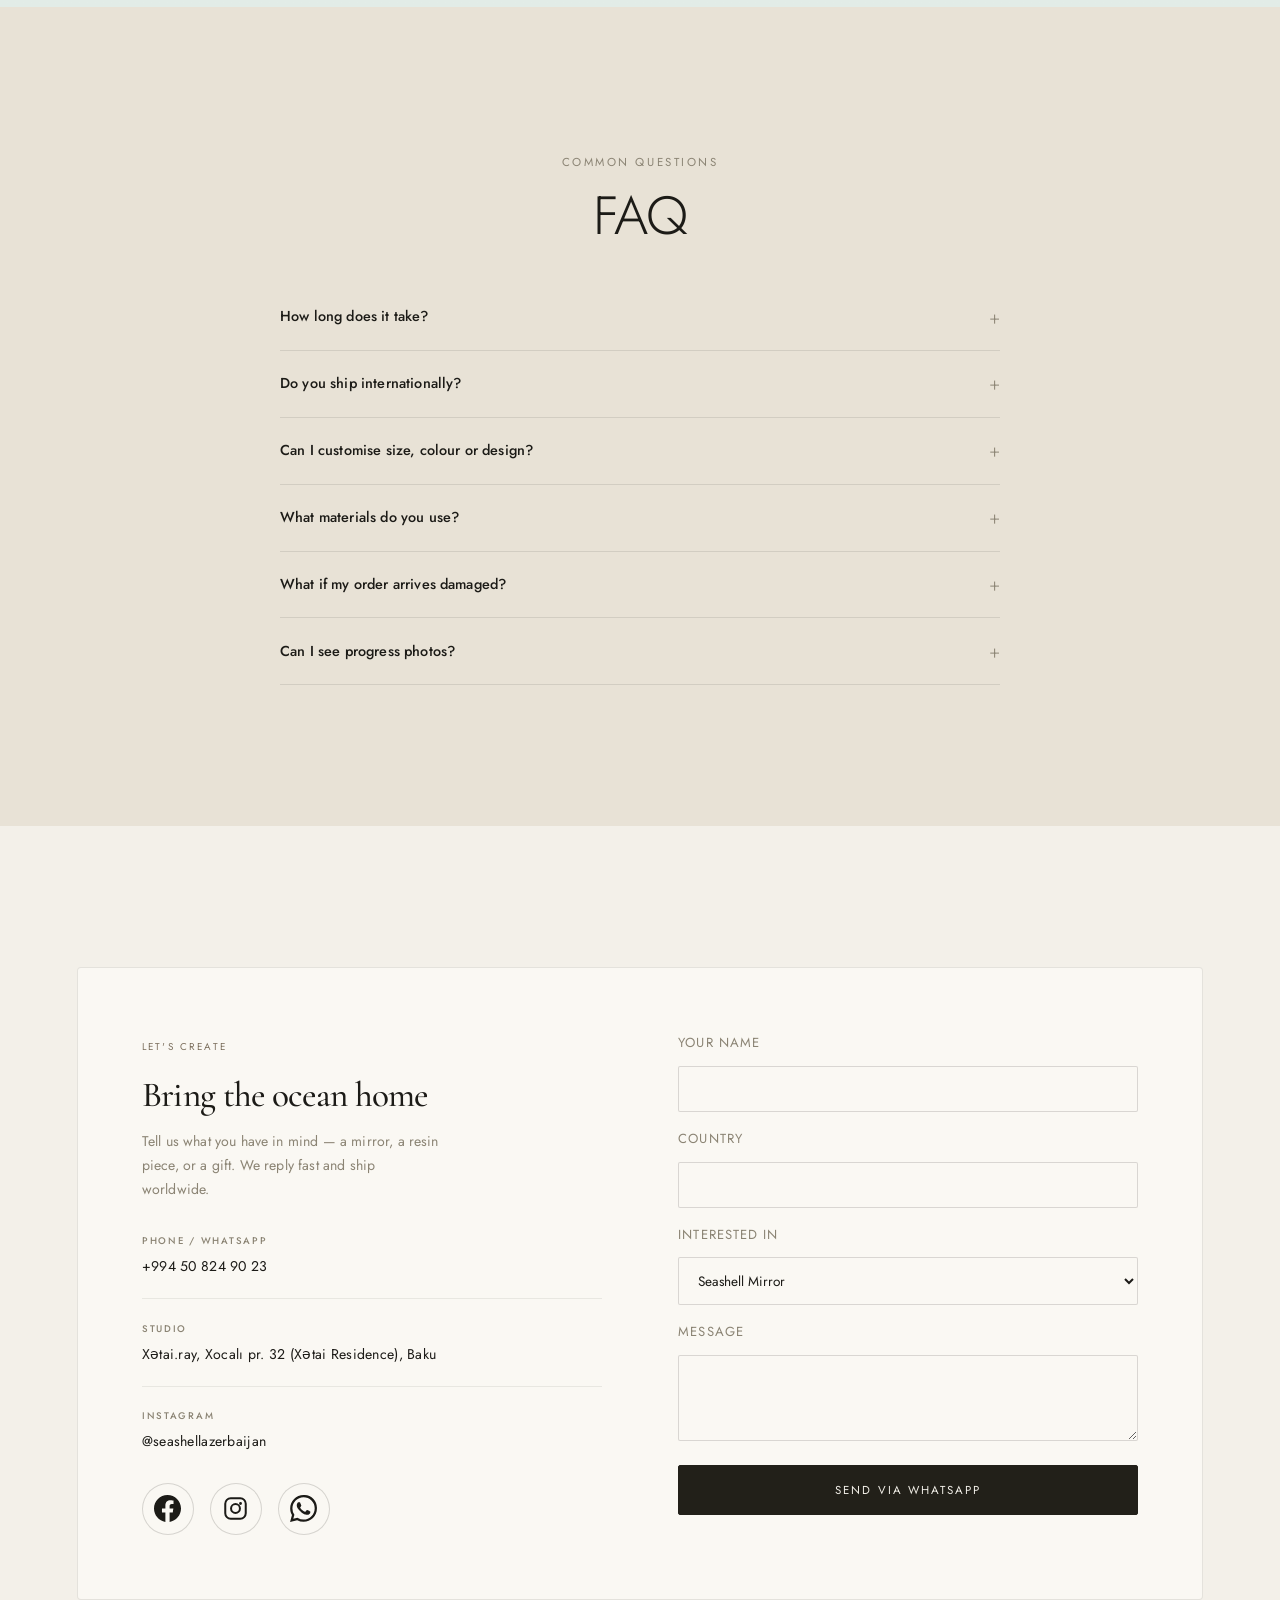
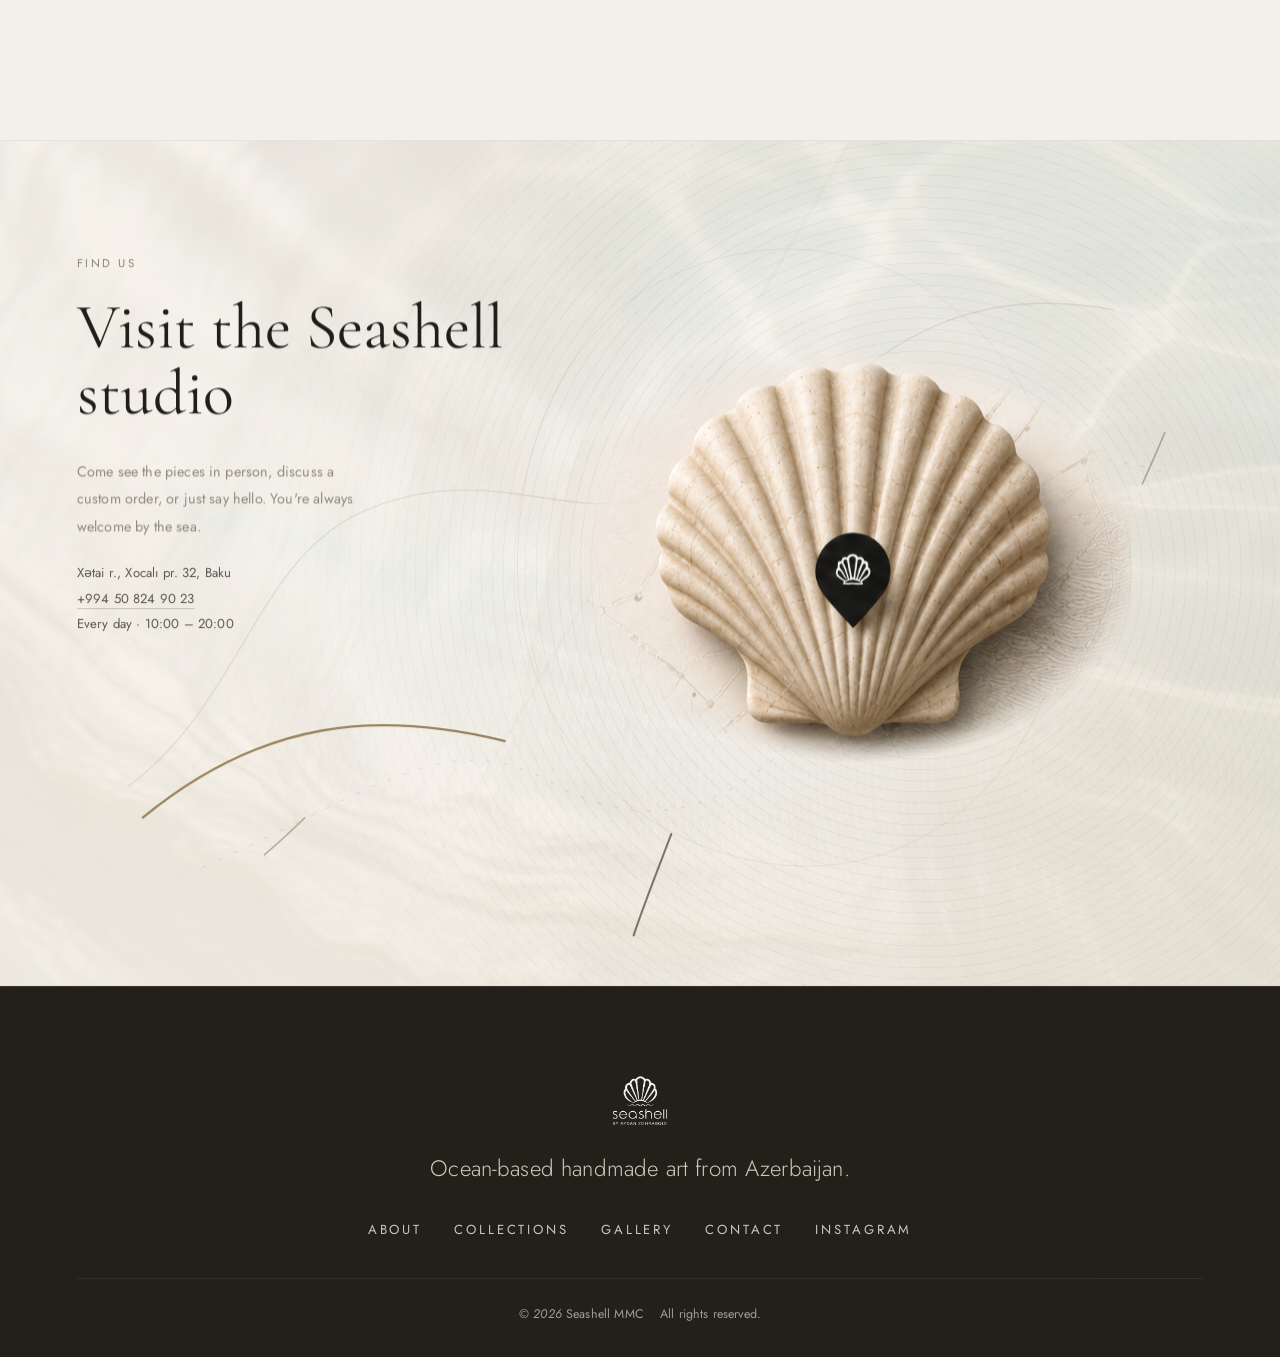
==== commit 406eec28: "Fix About layout and Location shell visibility on mobile" ====
--- a/index.html
+++ b/index.html
@@ -107,7 +107,7 @@
   <link rel="preconnect" href="https://fonts.gstatic.com" crossorigin />
   <link href="https://fonts.googleapis.com/css2?family=Cormorant+Garamond:ital,wght@0,400;0,500;0,600;1,400;1,500&family=Fraunces:ital,opsz,wght@0,9..144,300;0,9..144,400;0,9..144,500;0,9..144,600;1,9..144,400;1,9..144,500&family=Jost:wght@300;400;500;600&display=swap" rel="stylesheet" />
   <link rel="stylesheet" href="css/style.css?v=5" />
-  <link rel="stylesheet" href="css/mobile.css?v=2" />
+  <link rel="stylesheet" href="css/mobile.css?v=3" />
 </head>
 <body>
 
--- a/css/mobile.css
+++ b/css/mobile.css
@@ -30,90 +30,40 @@
      ABOUT / FOUNDER
   ═══════════════════════════════════════════════ */
   .founder-about{
-    display:flex!important;
-    flex-direction:column!important;
-    padding:0!important;
+    grid-template-columns:1fr!important;
+    padding:clamp(3rem,10vw,5rem) var(--m-gutter)!important;
     background:var(--foam)!important;
-    gap:0!important;
-    overflow:hidden;
-  }
-
-  /* Image: full-width, cinematic */
+    gap:2rem!important;
+  }
   .founder-about__media{
-    width:100%!important;
+    max-width:min(100%,420px)!important;
+    margin-inline:auto!important;
+  }
+  .founder-about__frame{
+    aspect-ratio:4/5!important;
+    border-radius:12px!important;
+  }
+  .founder-about__frame img{
+    object-position:center 18%!important;
+  }
+  .founder-about__copy{
     max-width:none!important;
     margin:0!important;
-  }
-  .founder-about__frame{
-    border-radius:0!important;
-    aspect-ratio:4/5!important;
-    max-height:72vw!important;
-  }
-  .founder-about__frame img{
-    object-position:center 18%!important;
-  }
-  .founder-about__frame figcaption{
-    font-size:.52rem;
-    letter-spacing:.18em;
-  }
-
-  /* Copy: padded block below image */
-  .founder-about__copy{
-    padding:clamp(2rem,7vw,3rem) var(--m-gutter) clamp(2.5rem,8vw,3.5rem)!important;
-    max-width:none!important;
-    margin:0!important;
-  }
-  .founder-about__eyebrow{
-    font-size:.58rem;
-    letter-spacing:.28em;
-    margin-bottom:.9rem;
+    padding-block:0!important;
   }
   .founder-about__title{
-    font-size:clamp(1.75rem,7vw,2.4rem)!important;
-    line-height:1.12!important;
-    margin-bottom:0;
+    font-size:clamp(1.7rem,7vw,2.4rem)!important;
+    line-height:1.1!important;
   }
   .founder-about__text{
-    margin-top:1.4rem;
+    margin-top:1.2rem;
     padding-left:.9rem;
     gap:.9rem;
   }
   .founder-about__text p{
     font-size:.88rem;
-    line-height:1.82;
+    line-height:1.8;
     color:var(--muted);
-  }
-  /* Stats: inline row */
-  .stats{
-    display:flex;
-    gap:0;
-    margin-top:1.8rem;
-    border-top:1px solid rgba(28,26,22,.08);
-    padding-top:1.4rem;
-    justify-content:space-around;
-    flex-wrap:nowrap;
-  }
-  .stat{
-    text-align:center;
-    flex:1;
-    padding:0 .5rem;
-    border-right:1px solid rgba(28,26,22,.08);
-  }
-  .stat:last-child{border-right:none}
-  .stat b{
-    font-size:2rem;
-    display:block;
-    line-height:1;
-    color:var(--teal);
-    font-family:'Cormorant Garamond',serif;
-  }
-  .stat span{
-    font-size:.62rem;
-    letter-spacing:.08em;
-    text-transform:uppercase;
-    color:var(--muted);
-    margin-top:.25rem;
-    display:block;
   }
 
   /* ═══════════════════════════════════════════════
@@ -455,25 +405,32 @@
   .loc-contact-lines li:nth-child(2)::before{content:"📞";font-size:1rem}
   .loc-contact-lines li:nth-child(3)::before{content:"🕐";font-size:1rem}
 
-  /* ── Map field: hide decorative elements, keep only info card ── */
+  /* ── Map field: balıqqabığı görünür, yığcam hündürlük ── */
   .loc-map-field{
-    position:static!important;
-    height:auto!important;
-    background:none!important;
-    border-radius:0!important;
-    overflow:visible!important;
+    position:relative!important;
+    height:260px!important;
+    background:var(--sand)!important;
+    border-radius:16px!important;
+    overflow:hidden!important;
     margin:0!important;
   }
-  /* Hide all decorative SVG/shell/pin/labels on mobile */
-  .loc-map-svg,
-  .loc-shell,
-  .loc-pin,
-  .loc-map-label,
-  .loc-map-field::before{
-    display:none!important;
-  }
-
-  /* ── Action buttons card ── */
+  .loc-map-field::before{display:none!important}
+  /* Balıqqabığı mərkəzdə, tam görünür */
+  .loc-shell{
+    left:50%!important;
+    top:50%!important;
+    width:clamp(260px,80vw,400px)!important;
+  }
+  .loc-pin{
+    left:50%!important;
+    top:50%!important;
+  }
+  /* SVG xətlər yüngül görsənsin */
+  .loc-map-svg{opacity:.25!important}
+  /* Etiketlər gizlənsin — kiçik ekranda sığmır */
+  .loc-map-label{display:none!important}
+
+  /* ── Action buttons: map-field-dən kənarda, tam görünür ── */
   .loc-info-card{
     position:static!important;
     left:auto!important;
@@ -482,13 +439,13 @@
     width:100%!important;
     min-width:0!important;
     margin:0!important;
-    padding:0!important;
-    background:none!important;
-    border:none!important;
-    box-shadow:none!important;
+    padding:1.1rem!important;
+    background:var(--foam)!important;
+    border:1px solid rgba(28,26,22,.1)!important;
+    box-shadow:0 4px 16px -6px rgba(28,26,22,.1)!important;
     backdrop-filter:none!important;
     -webkit-backdrop-filter:none!important;
-    border-radius:0!important;
+    border-radius:14px!important;
     overflow:visible!important;
   }
   .loc-info-card::before{display:none!important}
@@ -501,11 +458,11 @@
     display:flex!important;
     justify-content:center!important;
     align-items:center!important;
-    min-height:54px!important;
-    padding:.9rem 1rem!important;
+    min-height:52px!important;
+    padding:.85rem 1rem!important;
     font-size:.72rem!important;
     letter-spacing:.14em!important;
-    border-radius:12px!important;
+    border-radius:10px!important;
     text-align:center!important;
   }
   .loc-info-card__btns .btn:first-child{
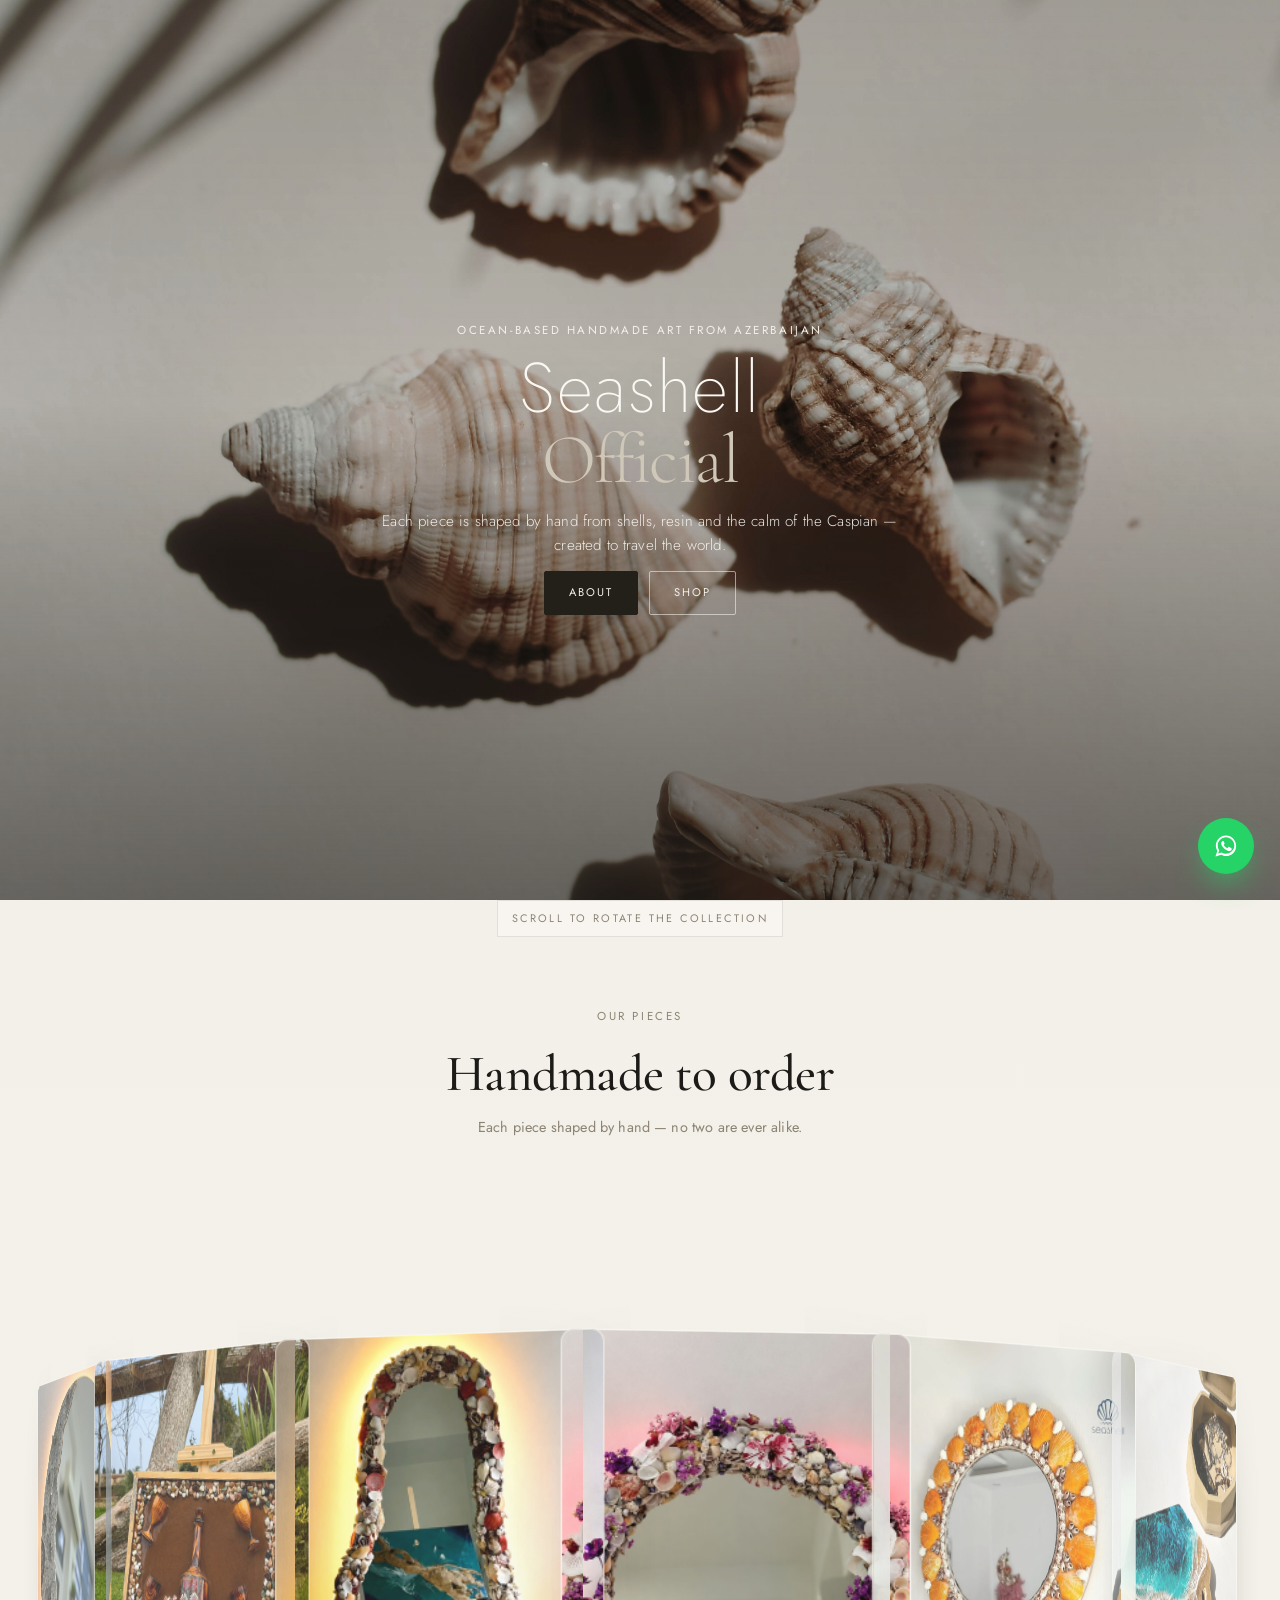
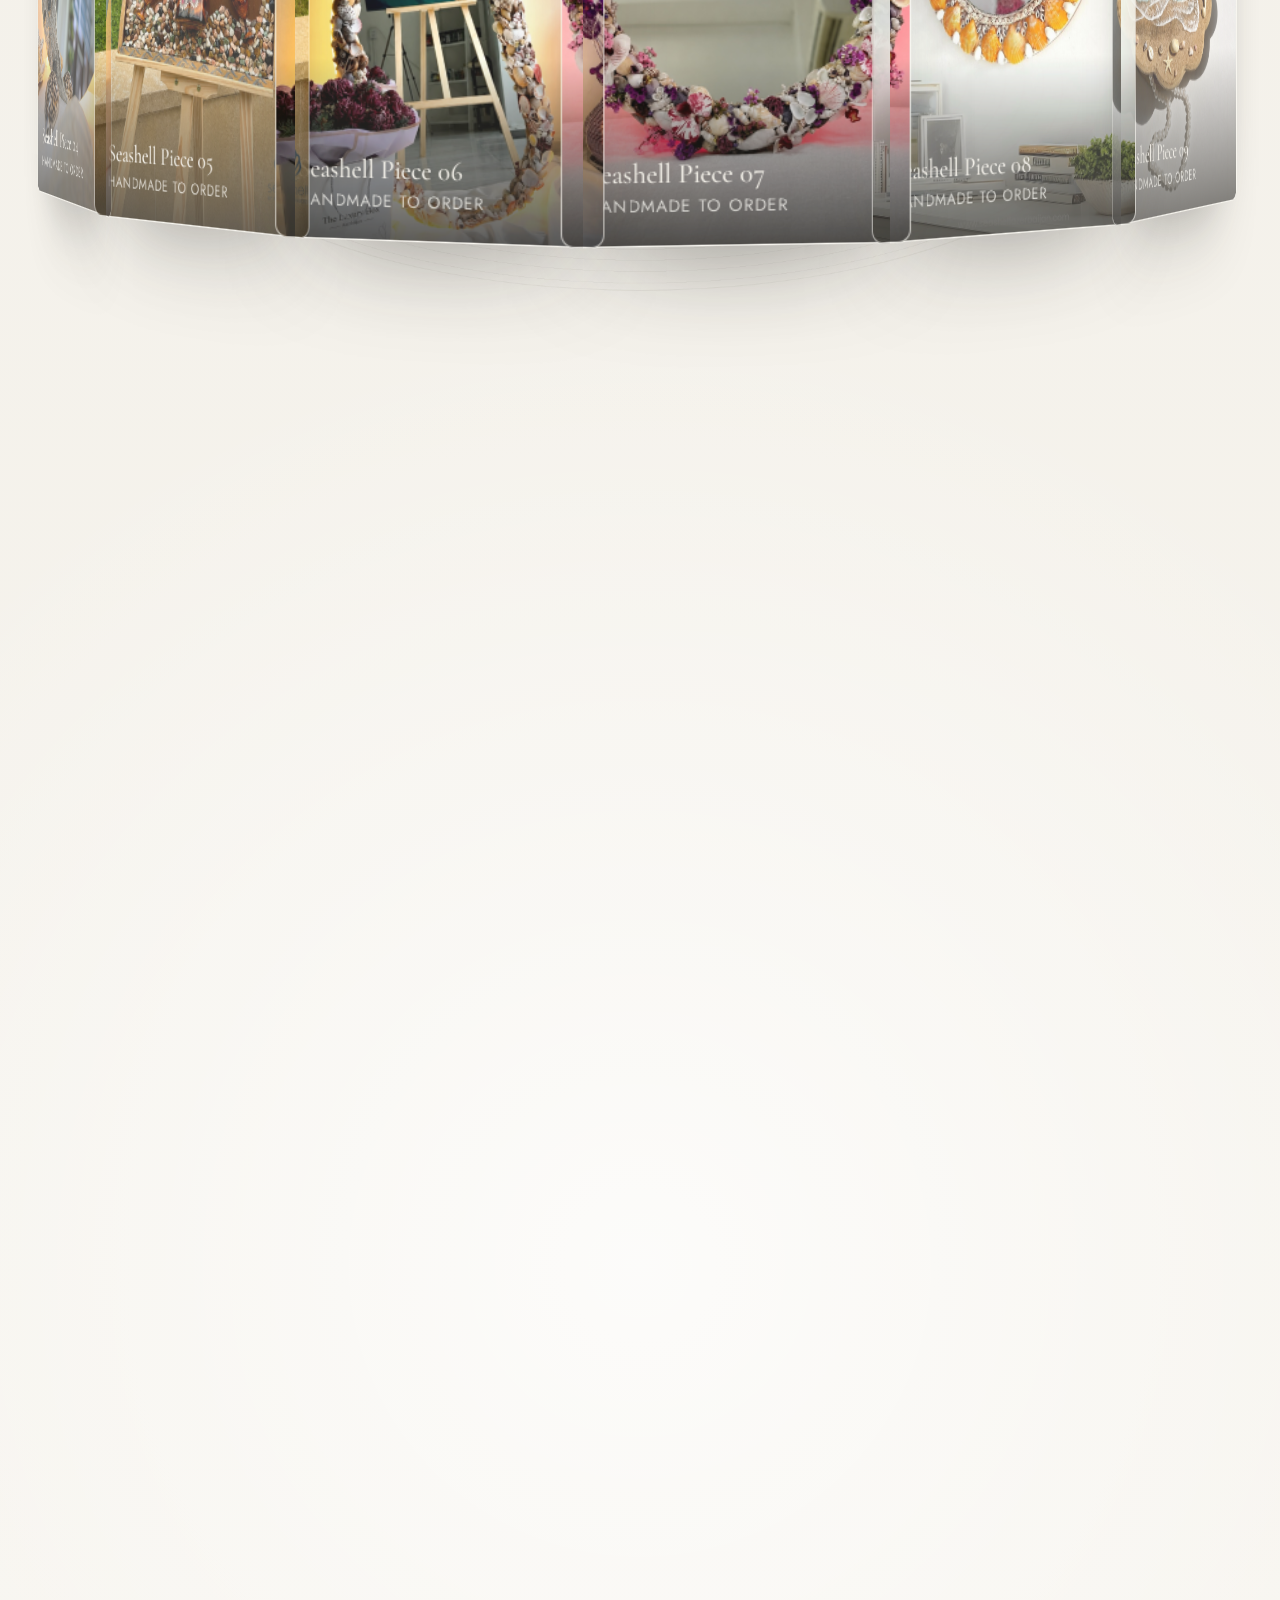
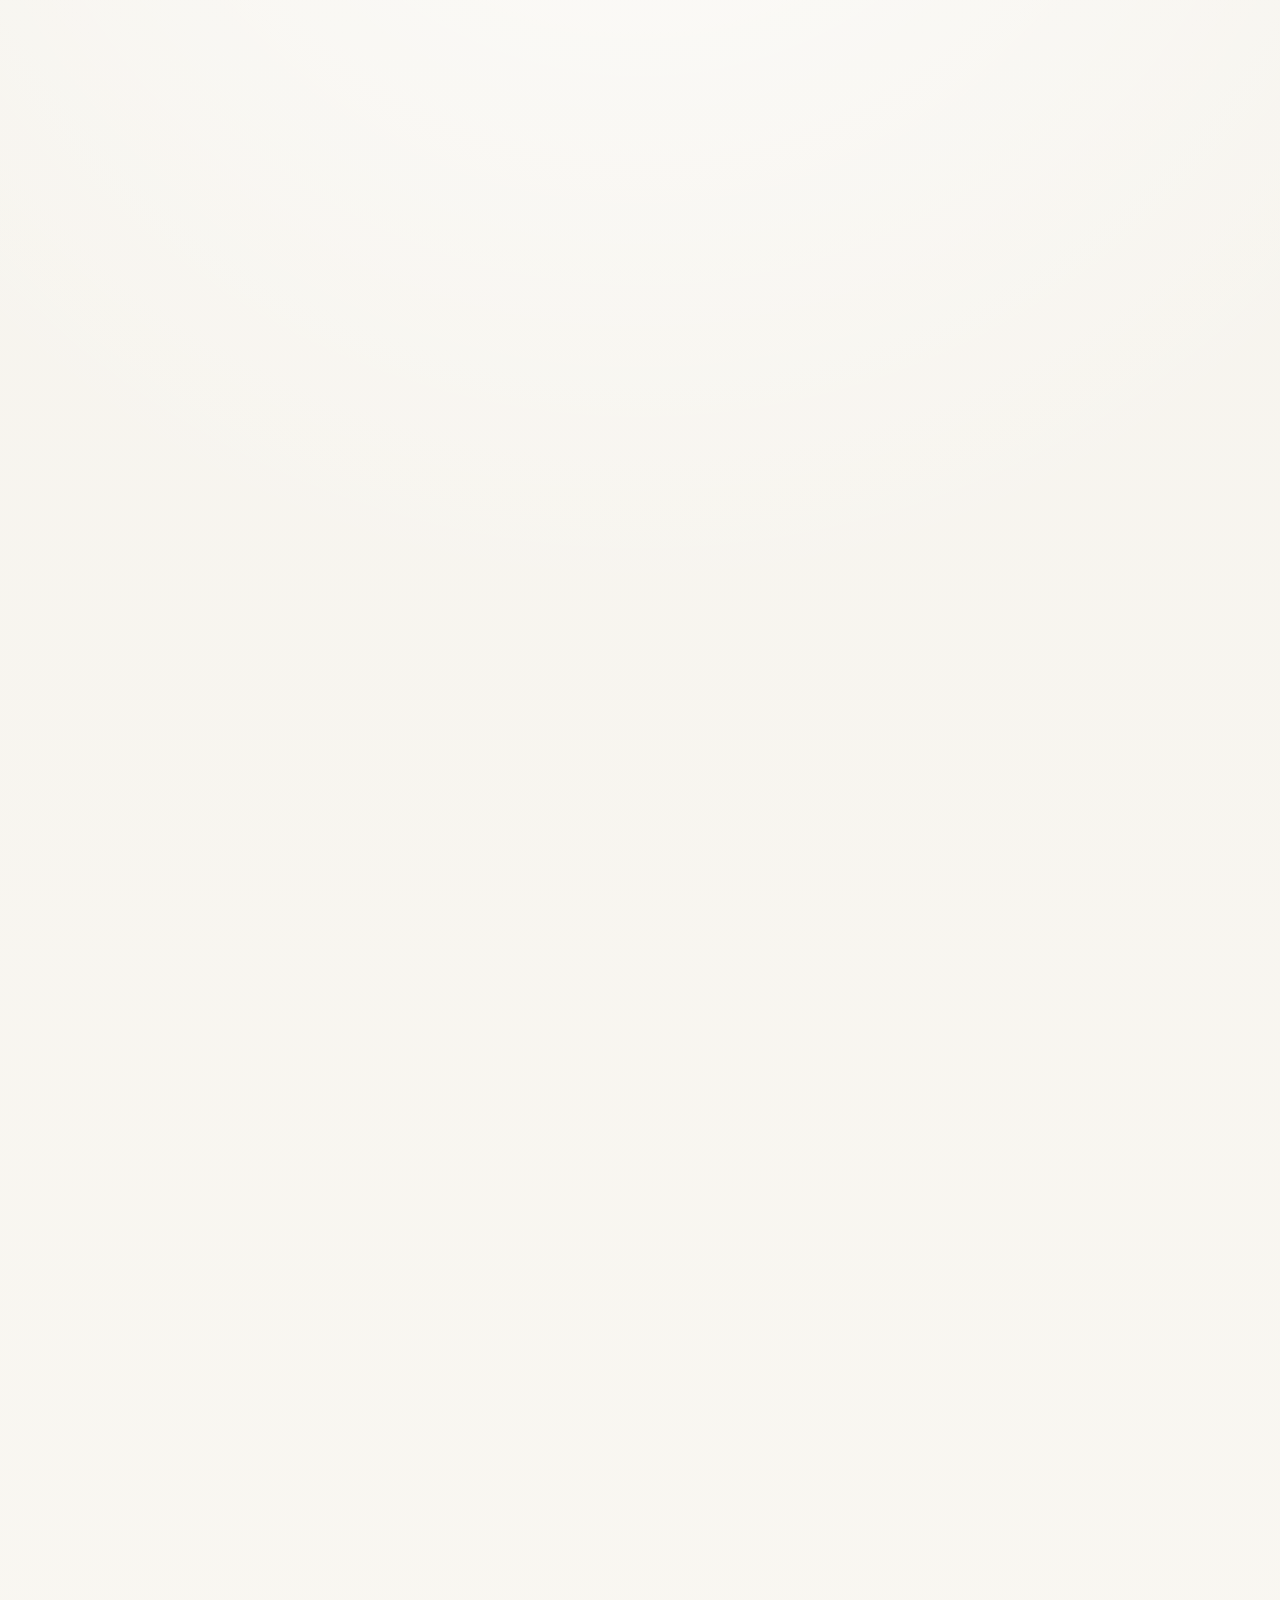
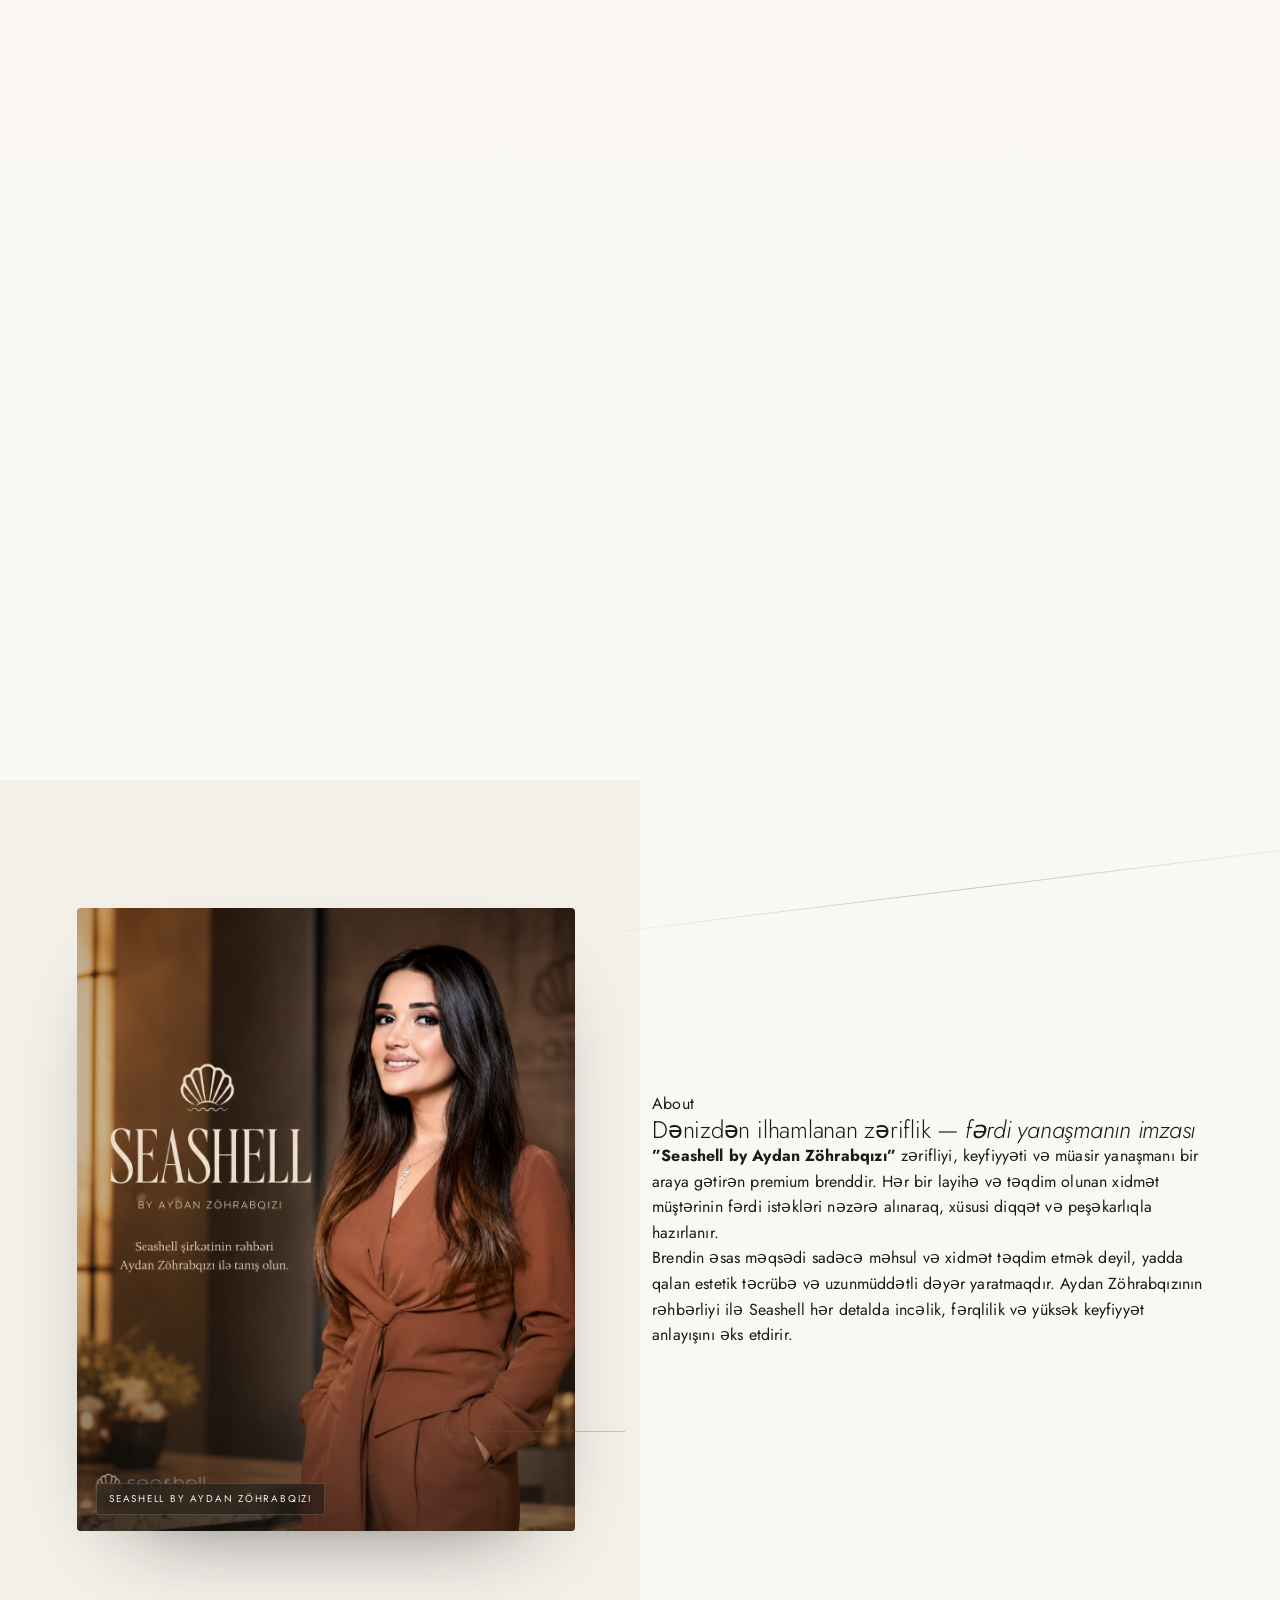
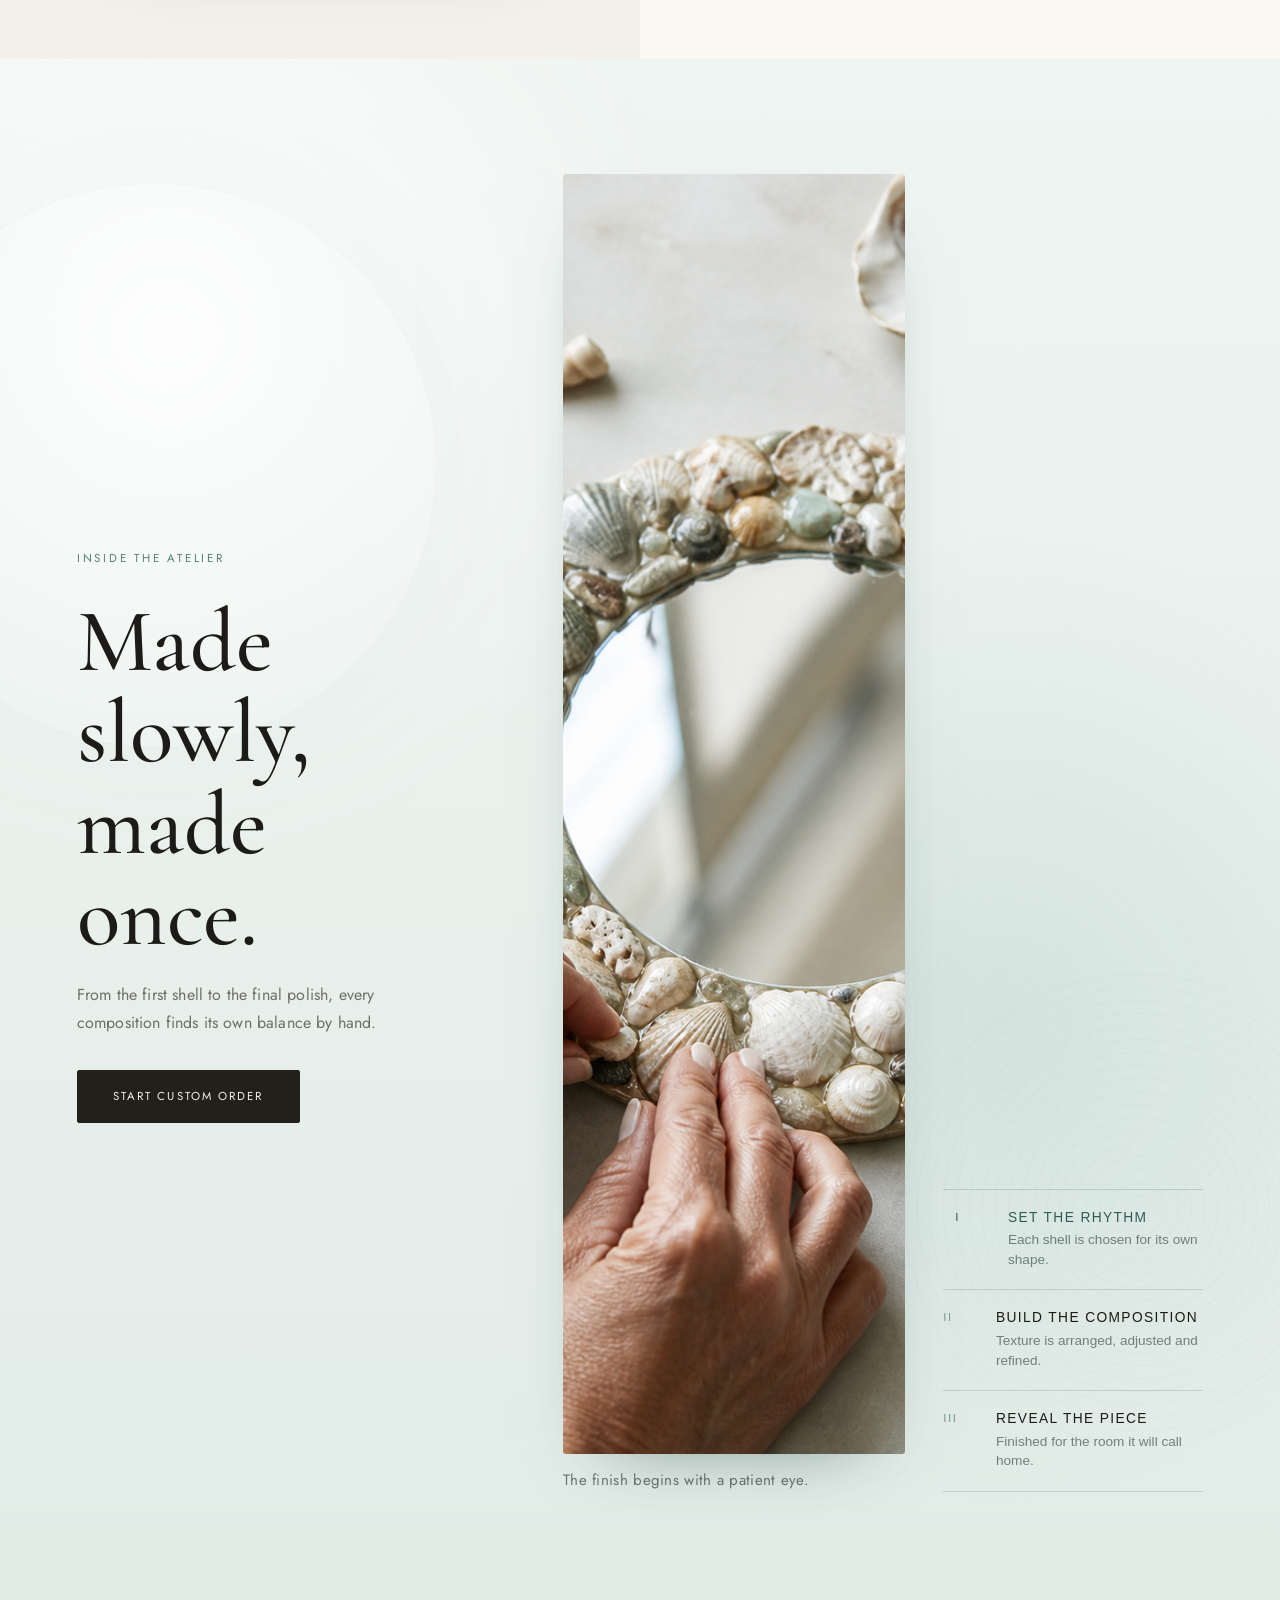
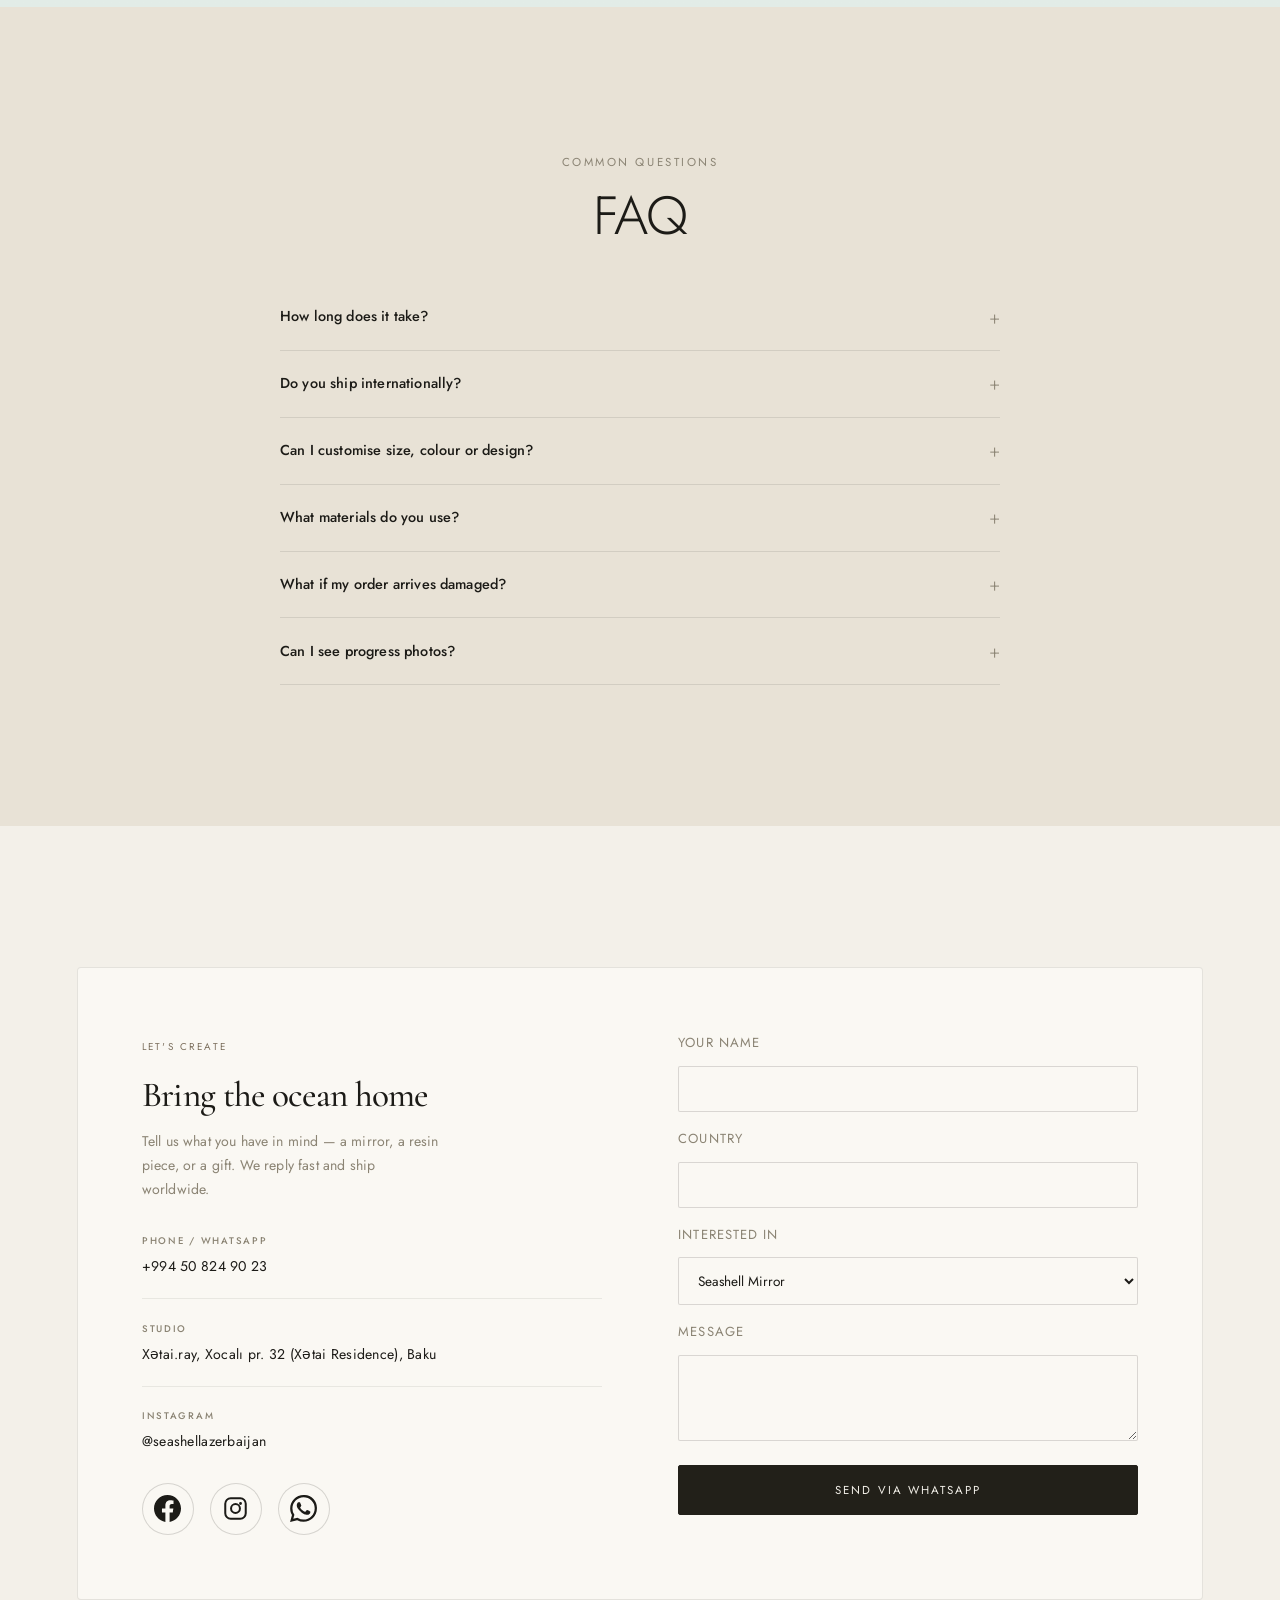
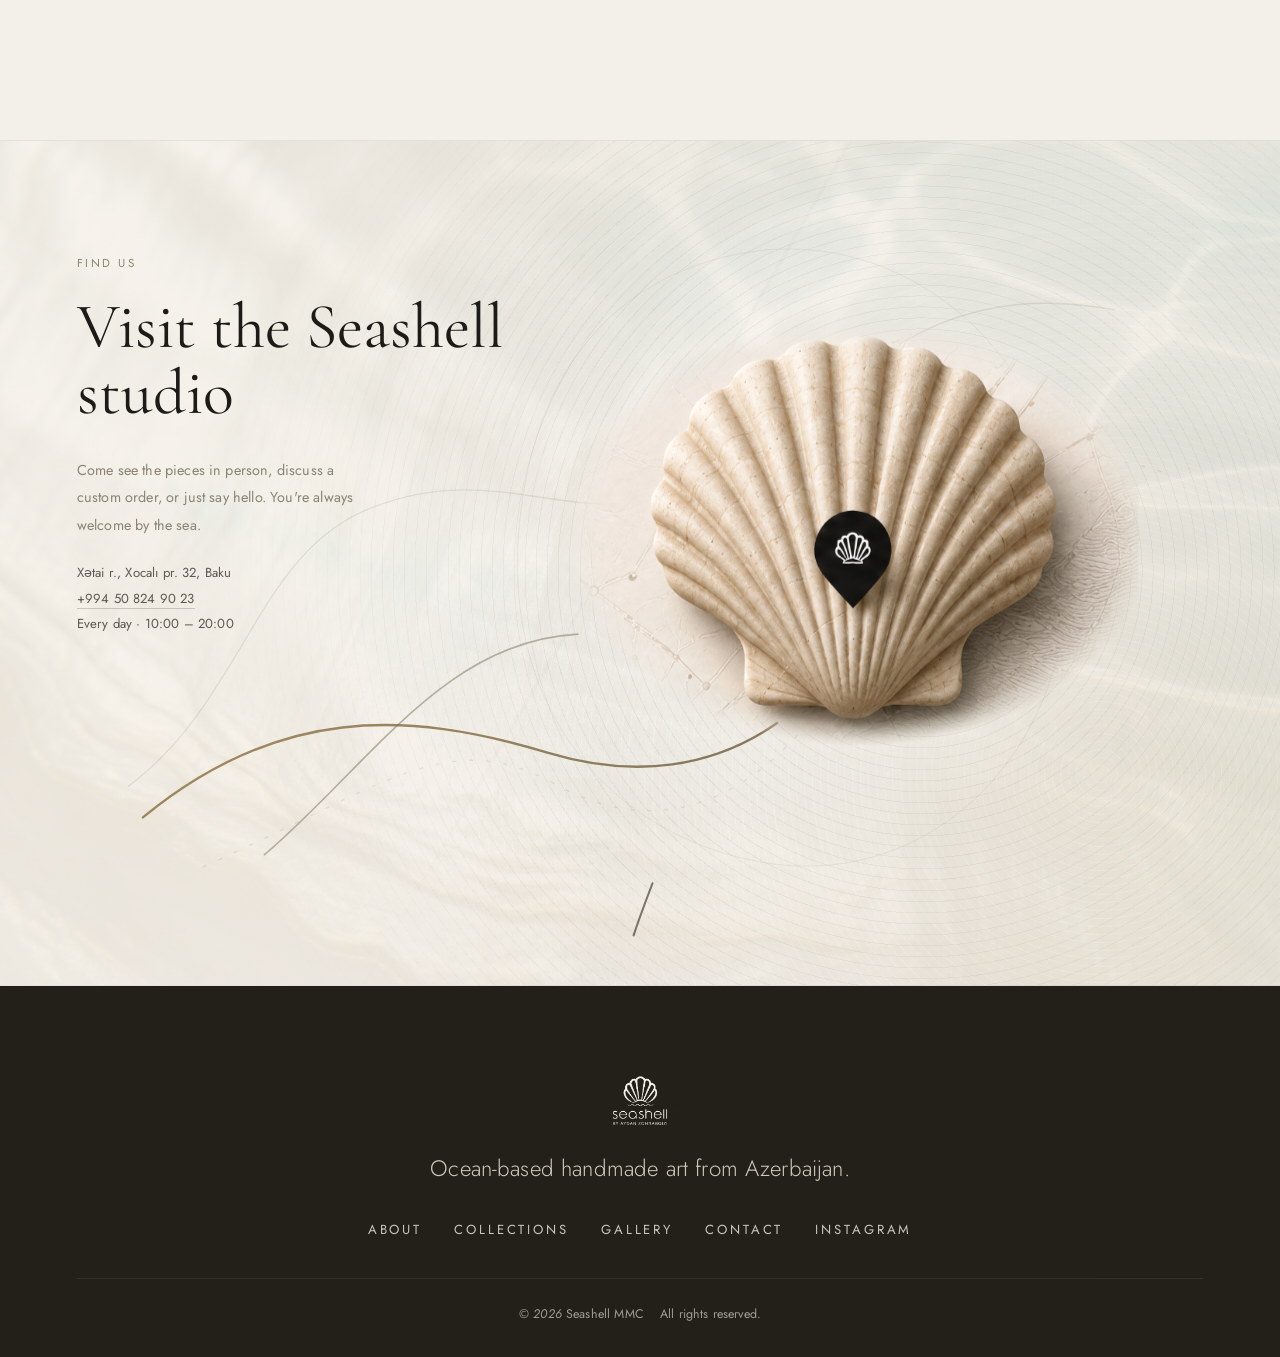
==== commit fec31b17: "Fix location section: show shell, buttons visible below map on mobile" ====
--- a/index.html
+++ b/index.html
@@ -107,7 +107,7 @@
   <link rel="preconnect" href="https://fonts.gstatic.com" crossorigin />
   <link href="https://fonts.googleapis.com/css2?family=Cormorant+Garamond:ital,wght@0,400;0,500;0,600;1,400;1,500&family=Fraunces:ital,opsz,wght@0,9..144,300;0,9..144,400;0,9..144,500;0,9..144,600;1,9..144,400;1,9..144,500&family=Jost:wght@300;400;500;600&display=swap" rel="stylesheet" />
   <link rel="stylesheet" href="css/style.css?v=5" />
-  <link rel="stylesheet" href="css/mobile.css?v=3" />
+  <link rel="stylesheet" href="css/mobile.css?v=4" />
 </head>
 <body>
 
--- a/css/mobile.css
+++ b/css/mobile.css
@@ -405,50 +405,52 @@
   .loc-contact-lines li:nth-child(2)::before{content:"📞";font-size:1rem}
   .loc-contact-lines li:nth-child(3)::before{content:"🕐";font-size:1rem}
 
-  /* ── Map field: balıqqabığı görünür, yığcam hündürlük ── */
+  /* ── Map field: overflow:visible → balıqqabığı + kartı hər ikisi görünür ── */
   .loc-map-field{
     position:relative!important;
-    height:260px!important;
+    height:280px!important;
     background:var(--sand)!important;
     border-radius:16px!important;
-    overflow:hidden!important;
+    overflow:visible!important;   /* kartın kəsilməməsi üçün */
     margin:0!important;
   }
   .loc-map-field::before{display:none!important}
-  /* Balıqqabığı mərkəzdə, tam görünür */
+
+  /* Balıqqabığı: mərkəzdə, tam görünür */
   .loc-shell{
     left:50%!important;
-    top:50%!important;
-    width:clamp(260px,80vw,400px)!important;
-  }
-  .loc-pin{
+    top:48%!important;
+    width:clamp(250px,78vw,380px)!important;
+  }
+  .loc-pin{left:50%!important;top:50%!important}
+  .loc-map-svg{opacity:.18!important}
+  .loc-map-label{display:none!important}
+
+  /* ── Butonu kart: map-field-in aşağısında, tam görünür ── */
+  /* loc-info-card HTML-də loc-map-field içindədir —
+     ona görə absolute + bottom:-Xpx ilə kənara çıxarırıq */
+  .loc-info-card{
+    position:absolute!important;
     left:50%!important;
-    top:50%!important;
-  }
-  /* SVG xətlər yüngül görsənsin */
-  .loc-map-svg{opacity:.25!important}
-  /* Etiketlər gizlənsin — kiçik ekranda sığmır */
-  .loc-map-label{display:none!important}
-
-  /* ── Action buttons: map-field-dən kənarda, tam görünür ── */
-  .loc-info-card{
-    position:static!important;
-    left:auto!important;
     top:auto!important;
-    transform:none!important;
-    width:100%!important;
+    bottom:-86px!important;
+    transform:translateX(-50%)!important;
+    width:calc(100% - 2.5rem)!important;
     min-width:0!important;
-    margin:0!important;
-    padding:1.1rem!important;
+    padding:1rem 1.1rem!important;
     background:var(--foam)!important;
     border:1px solid rgba(28,26,22,.1)!important;
-    box-shadow:0 4px 16px -6px rgba(28,26,22,.1)!important;
+    box-shadow:0 8px 28px -8px rgba(28,26,22,.14)!important;
     backdrop-filter:none!important;
     -webkit-backdrop-filter:none!important;
     border-radius:14px!important;
-    overflow:visible!important;
+    z-index:10!important;
   }
   .loc-info-card::before{display:none!important}
+
+  /* loc-roadmap-a alt boşluq əlavə et ki kart üst-üstə düşməsin */
+  .loc-roadmap{padding-bottom:110px!important}
+
   .loc-info-card__btns{
     display:grid!important;
     grid-template-columns:1fr 1fr!important;
